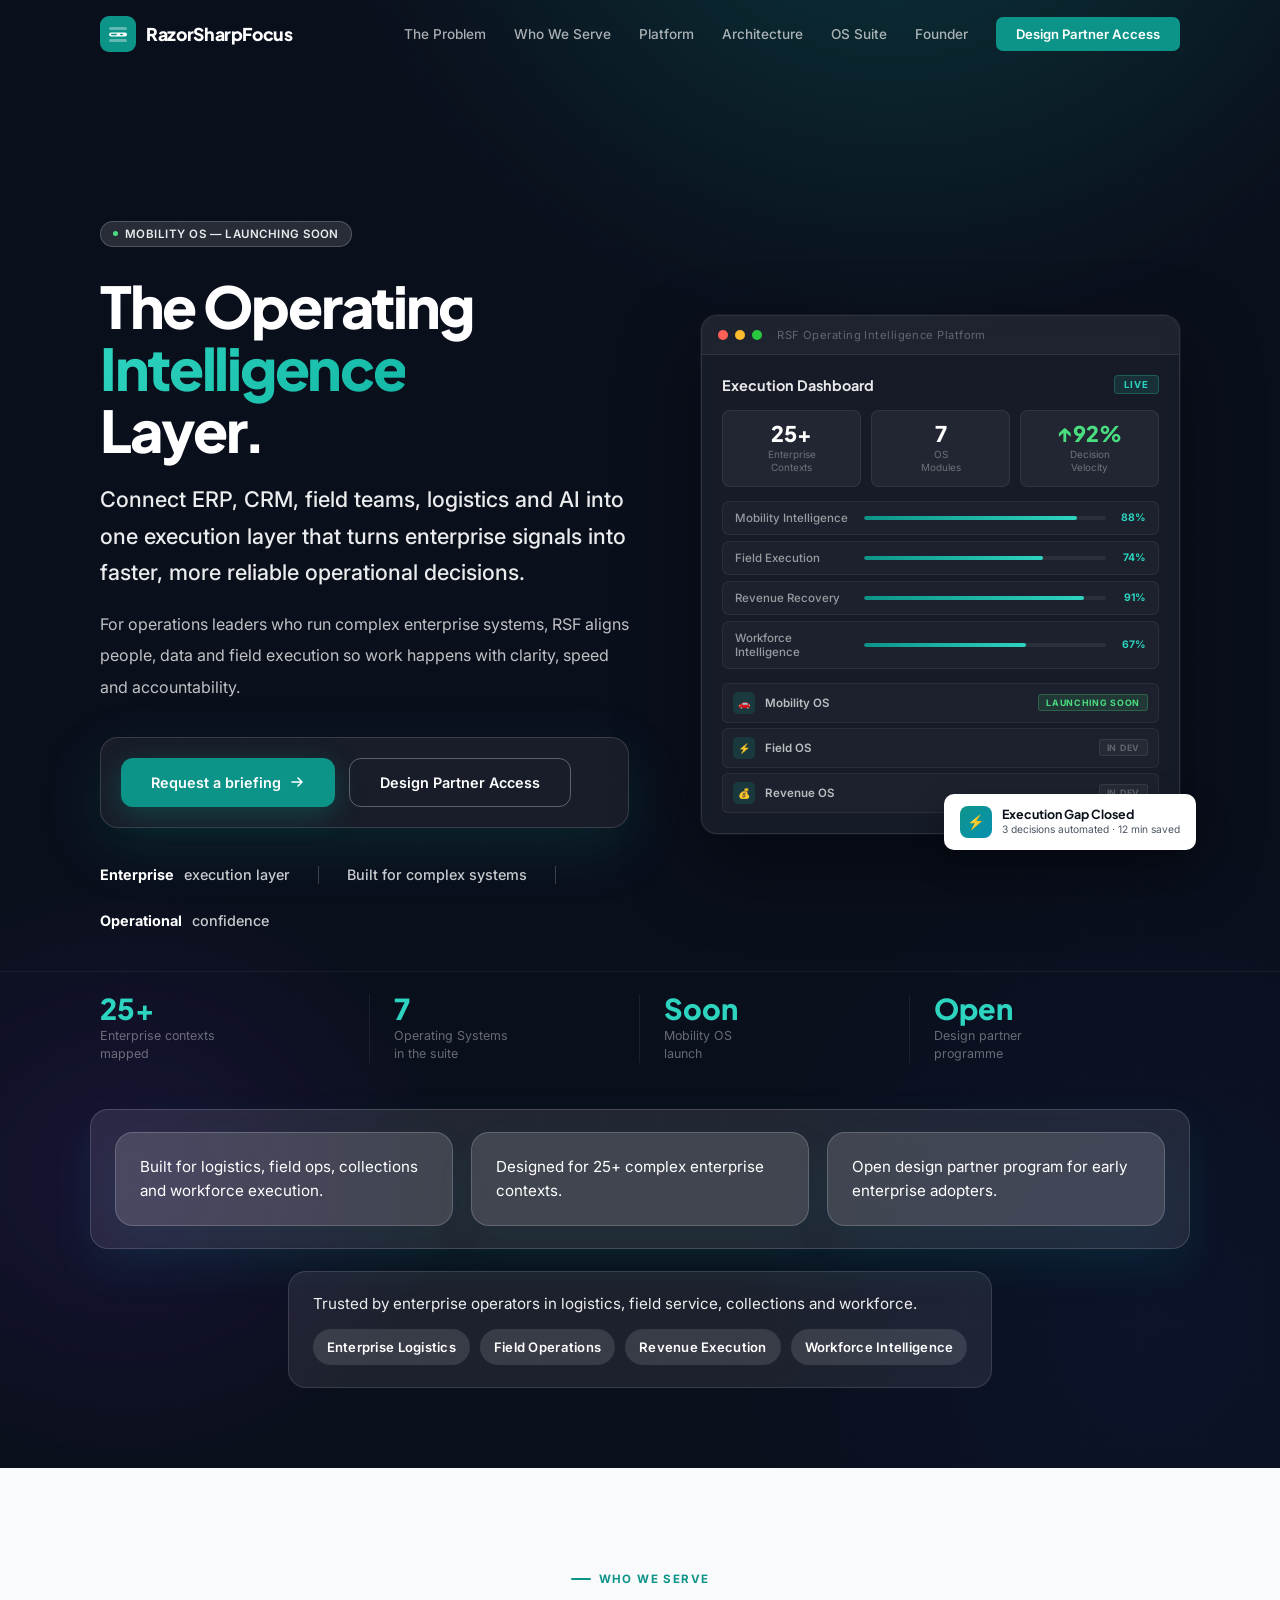
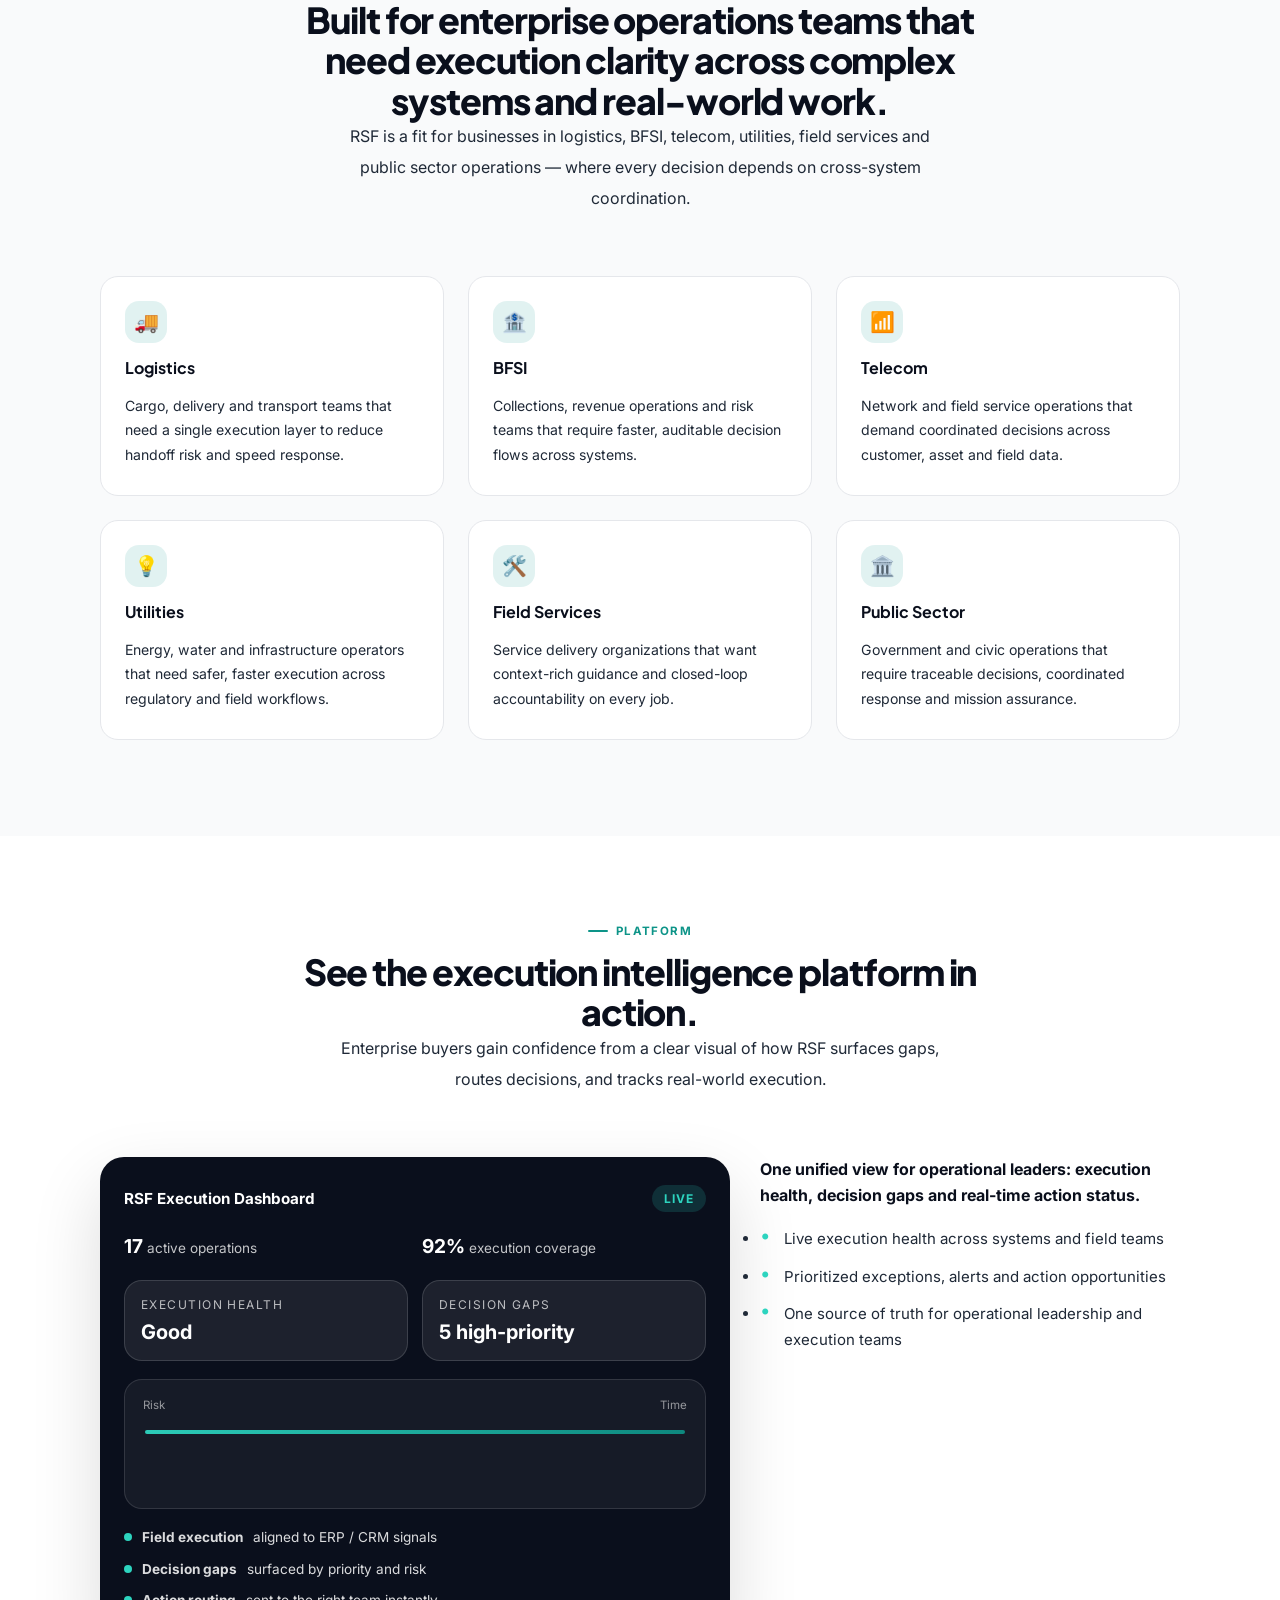
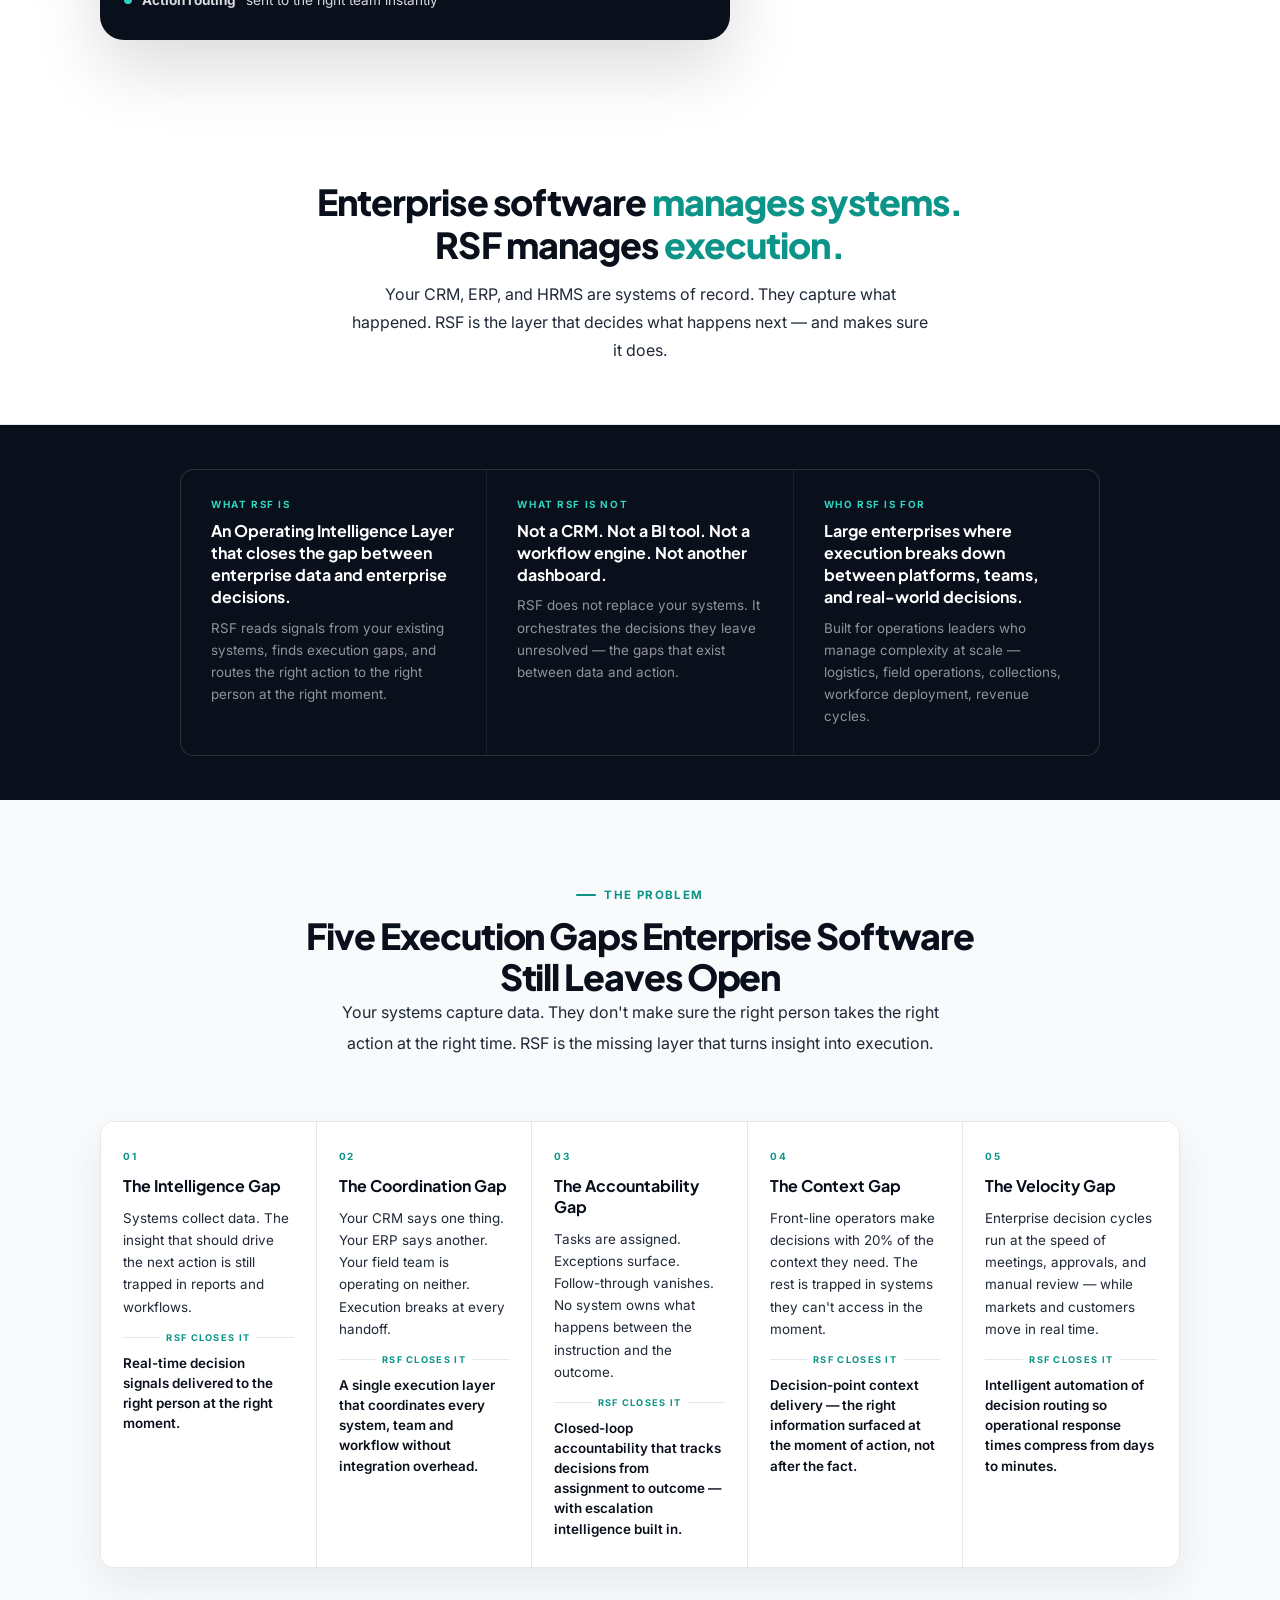
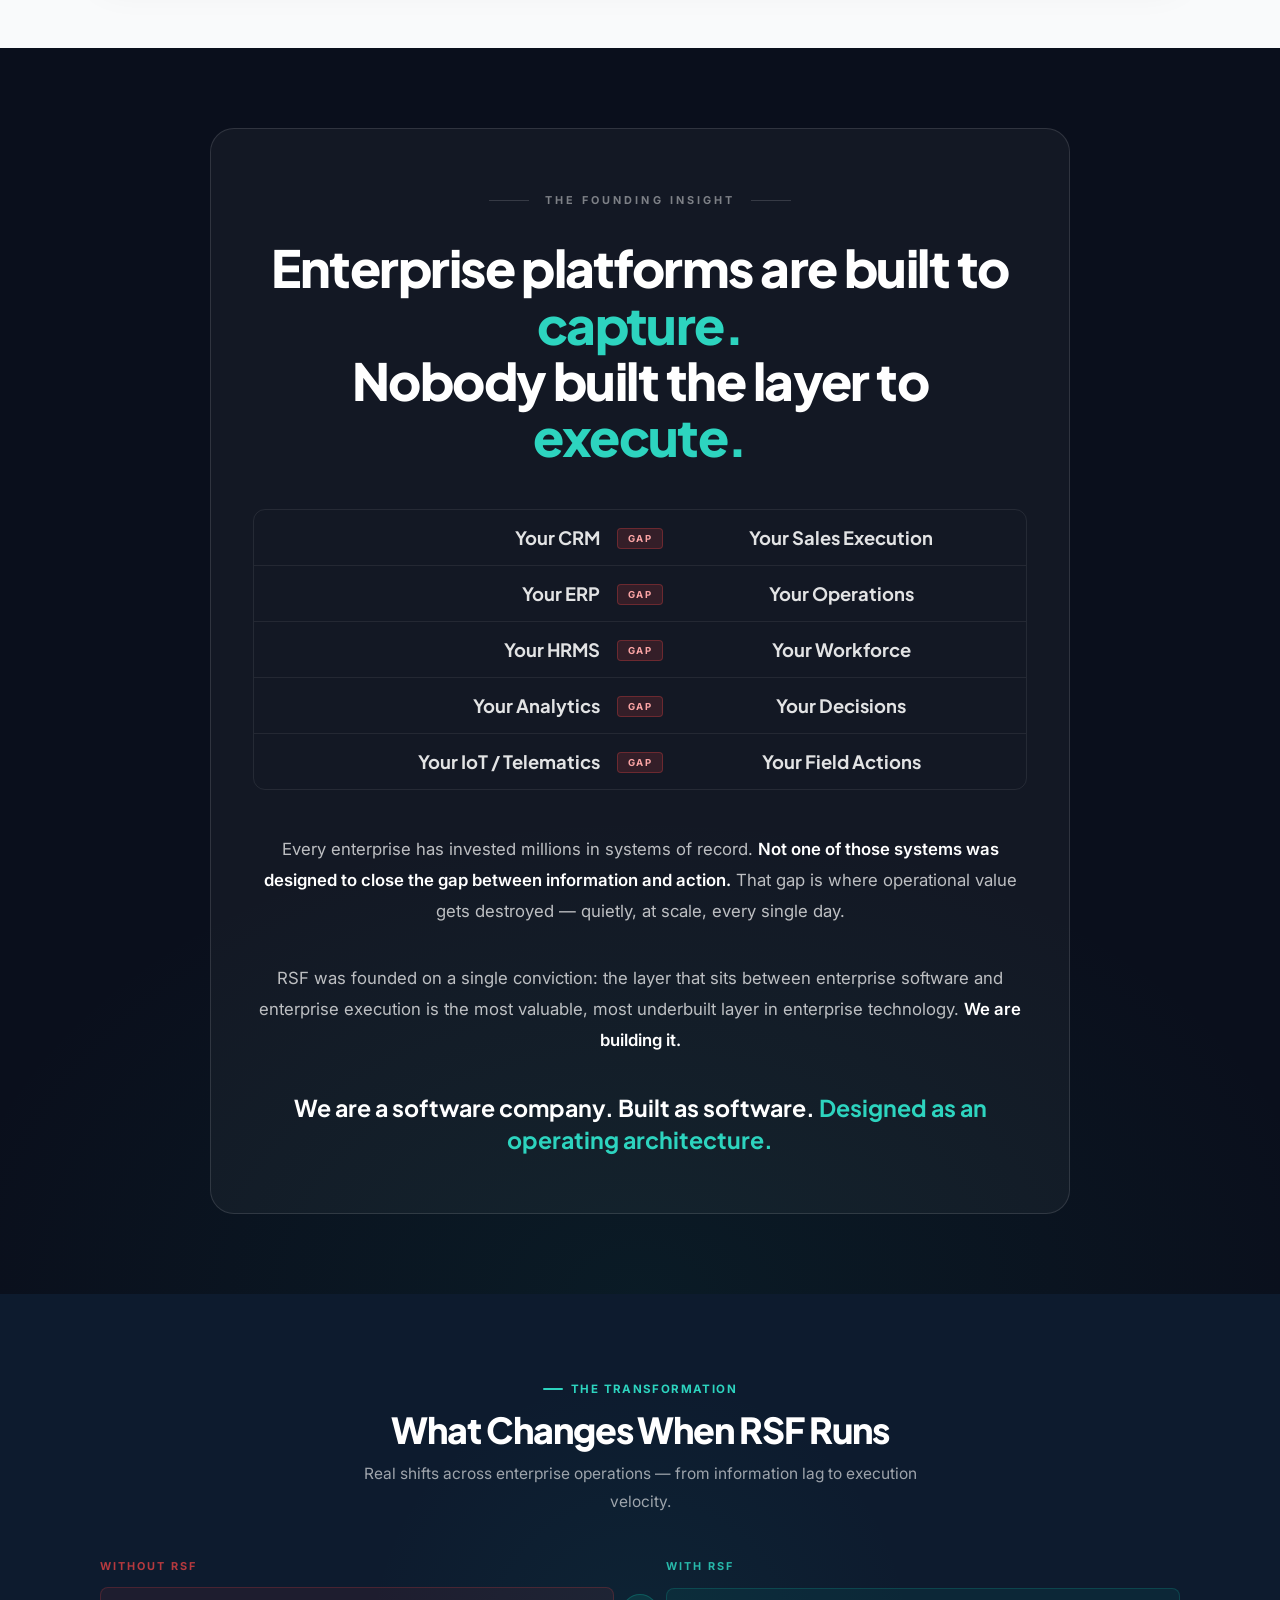
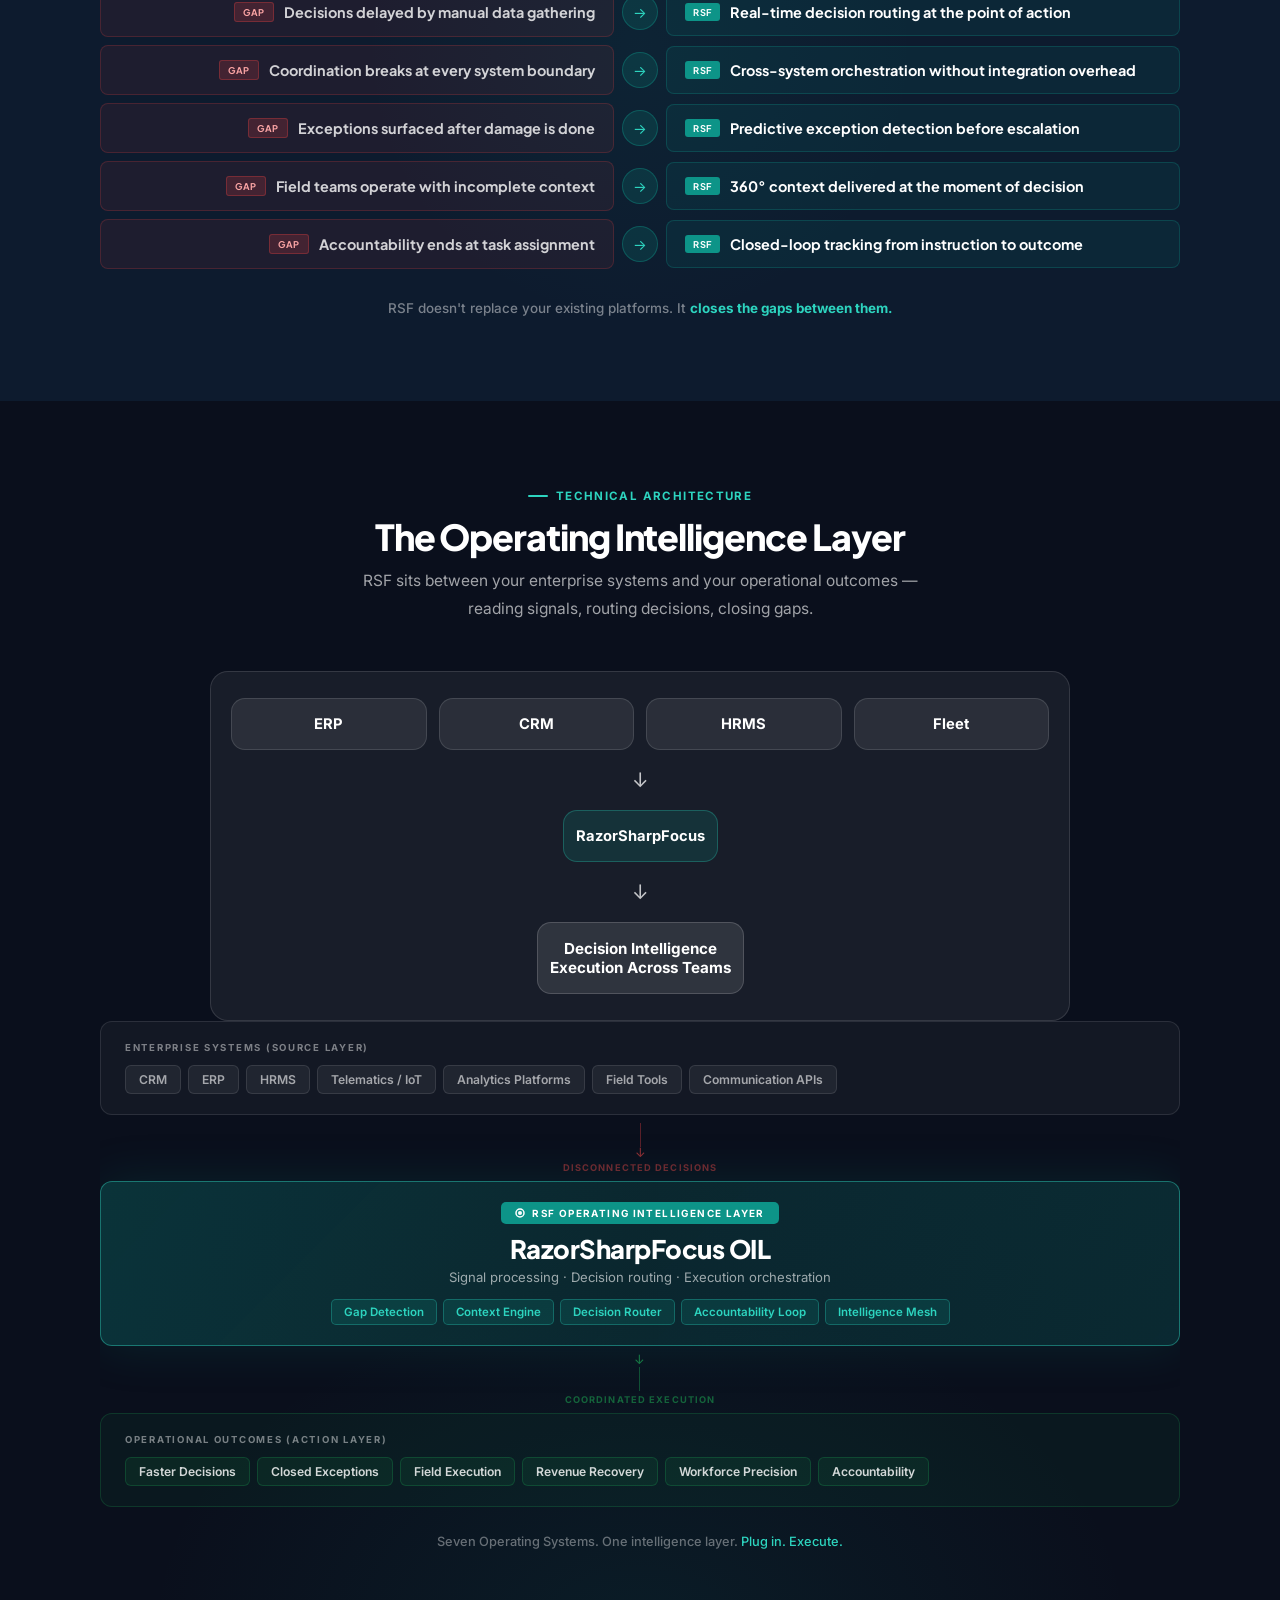
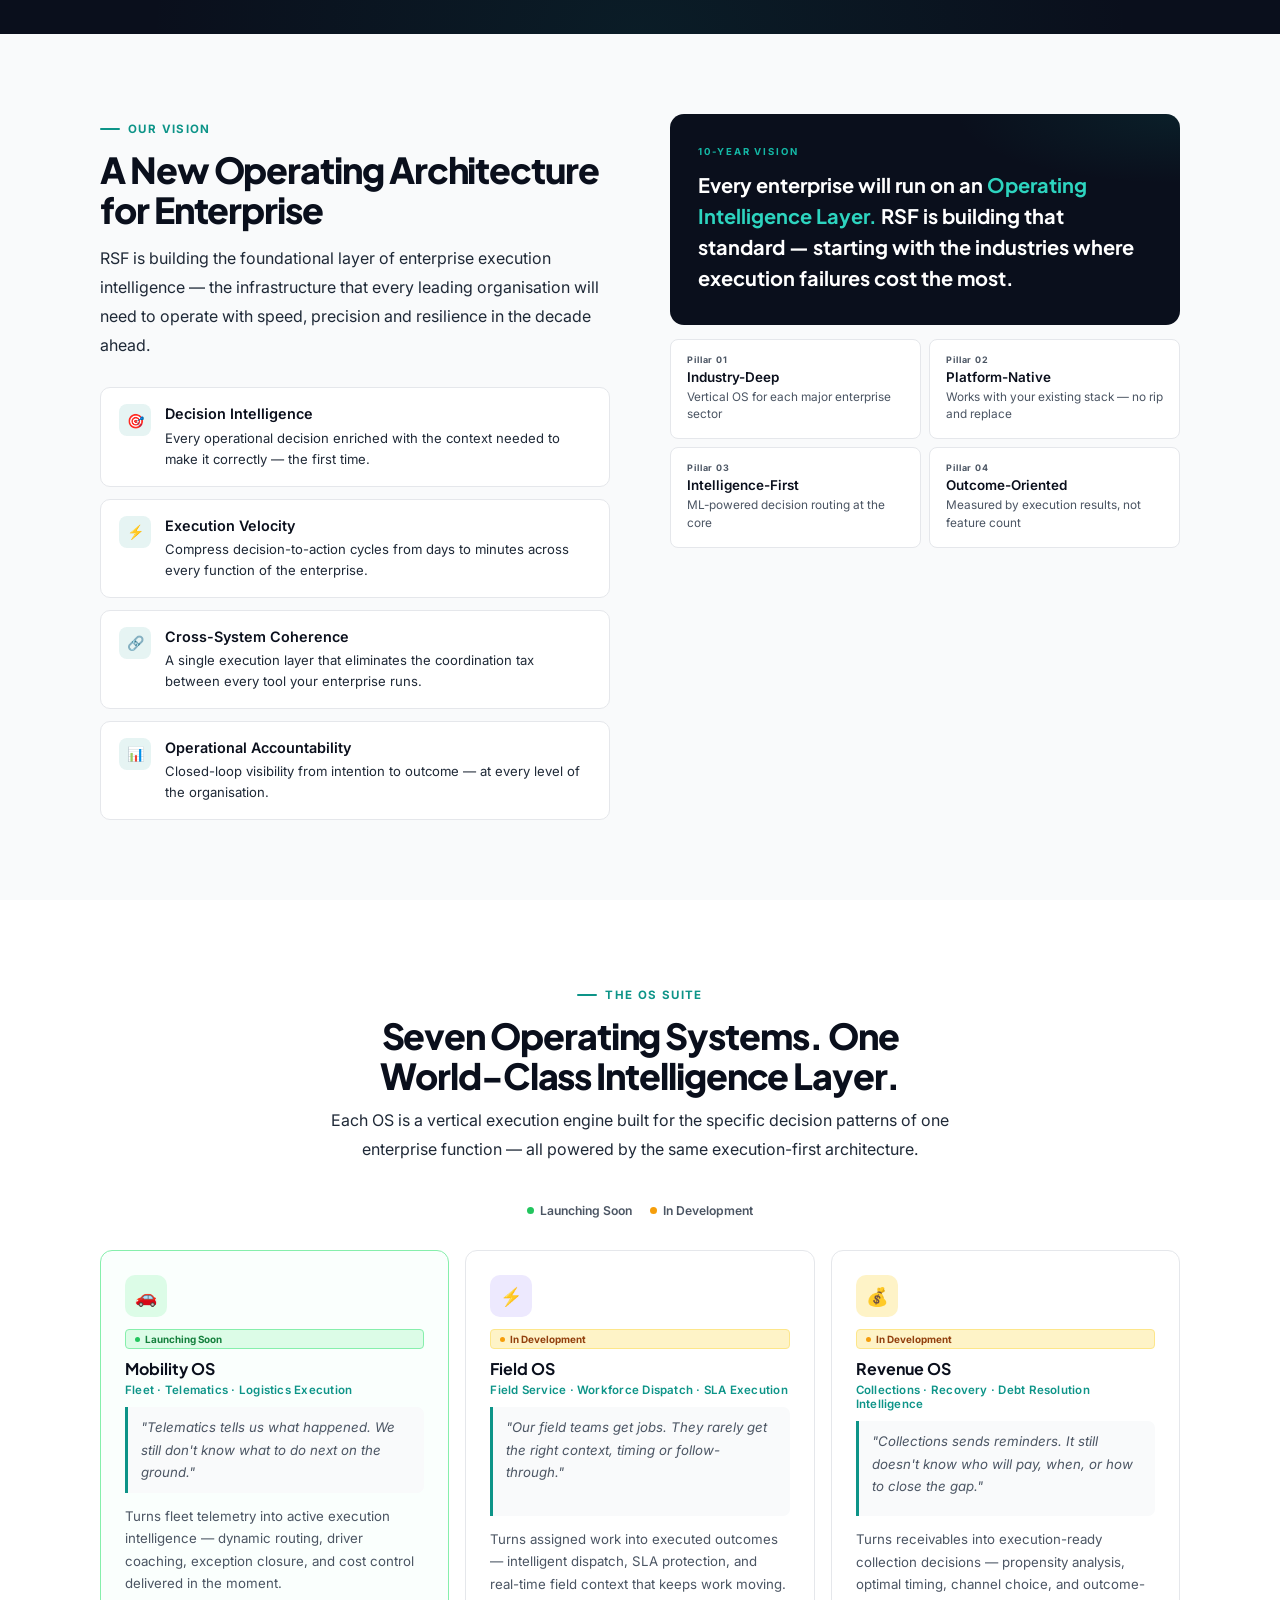
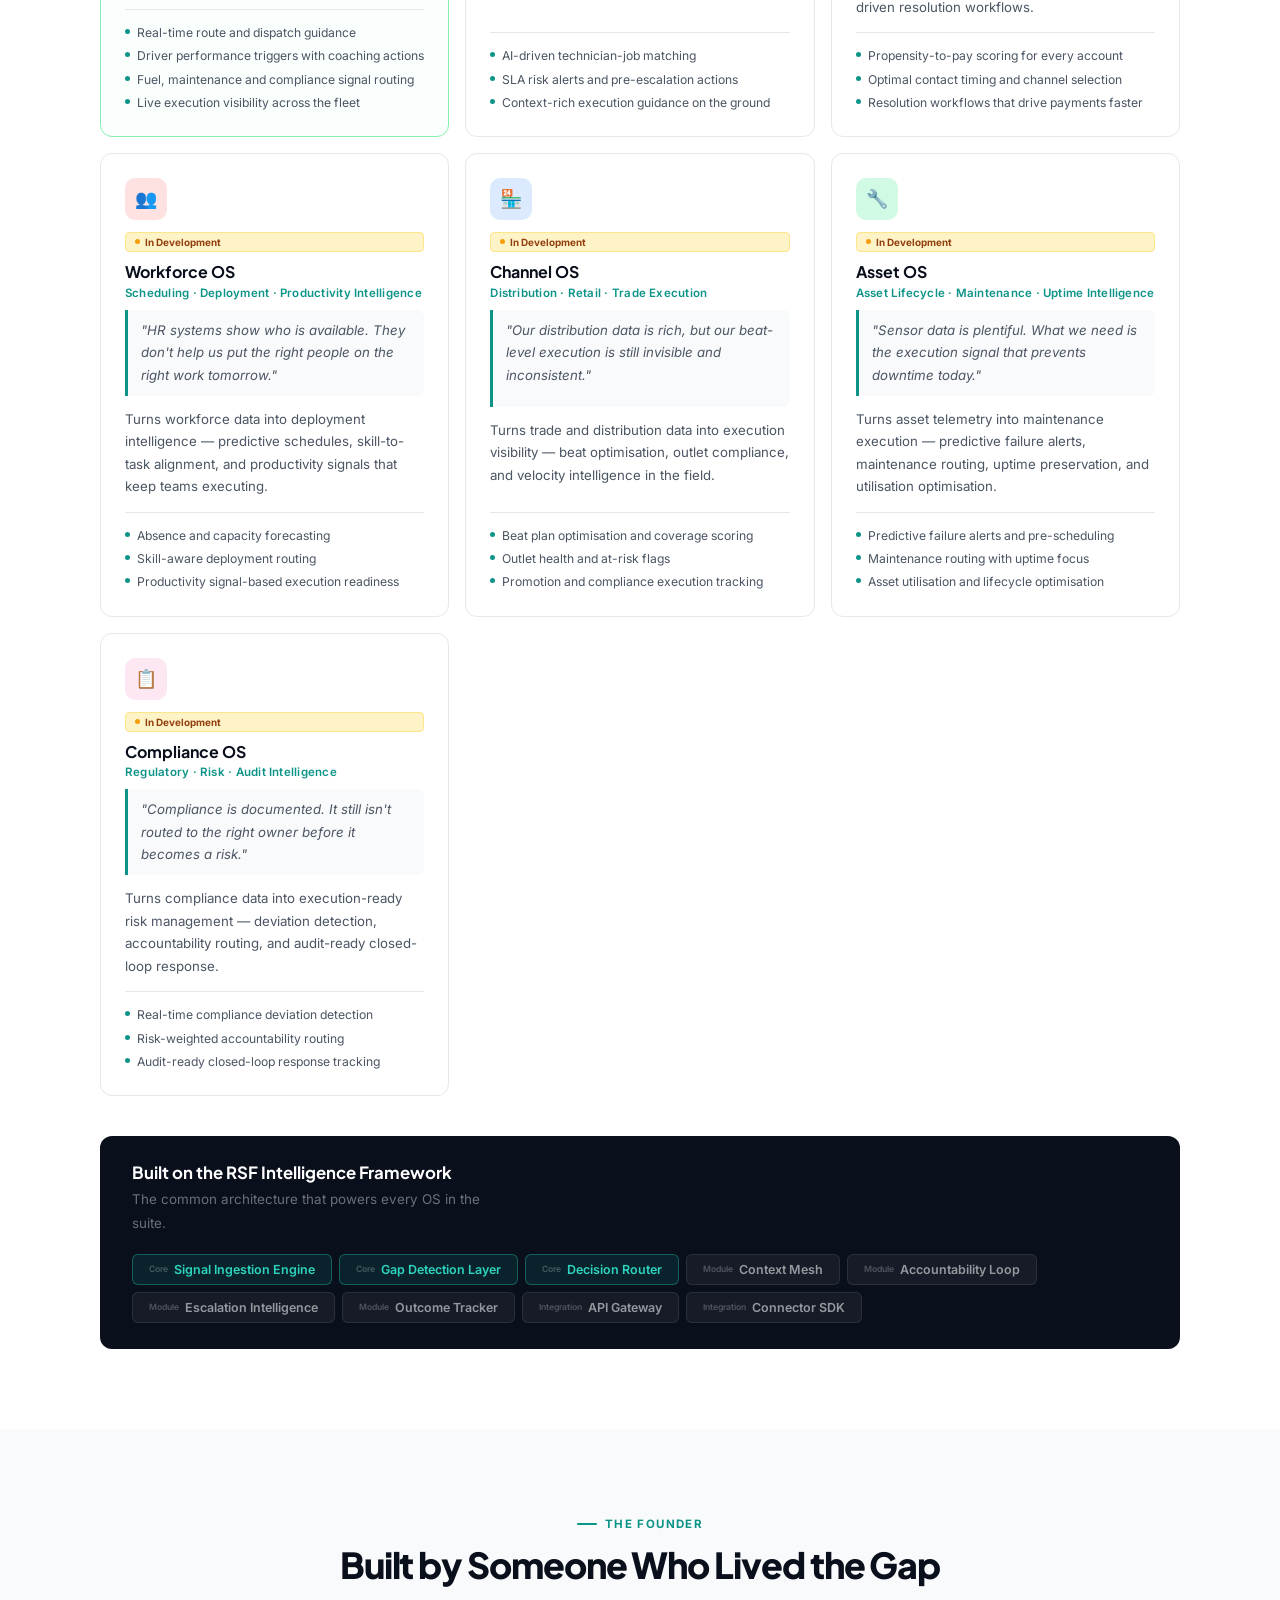
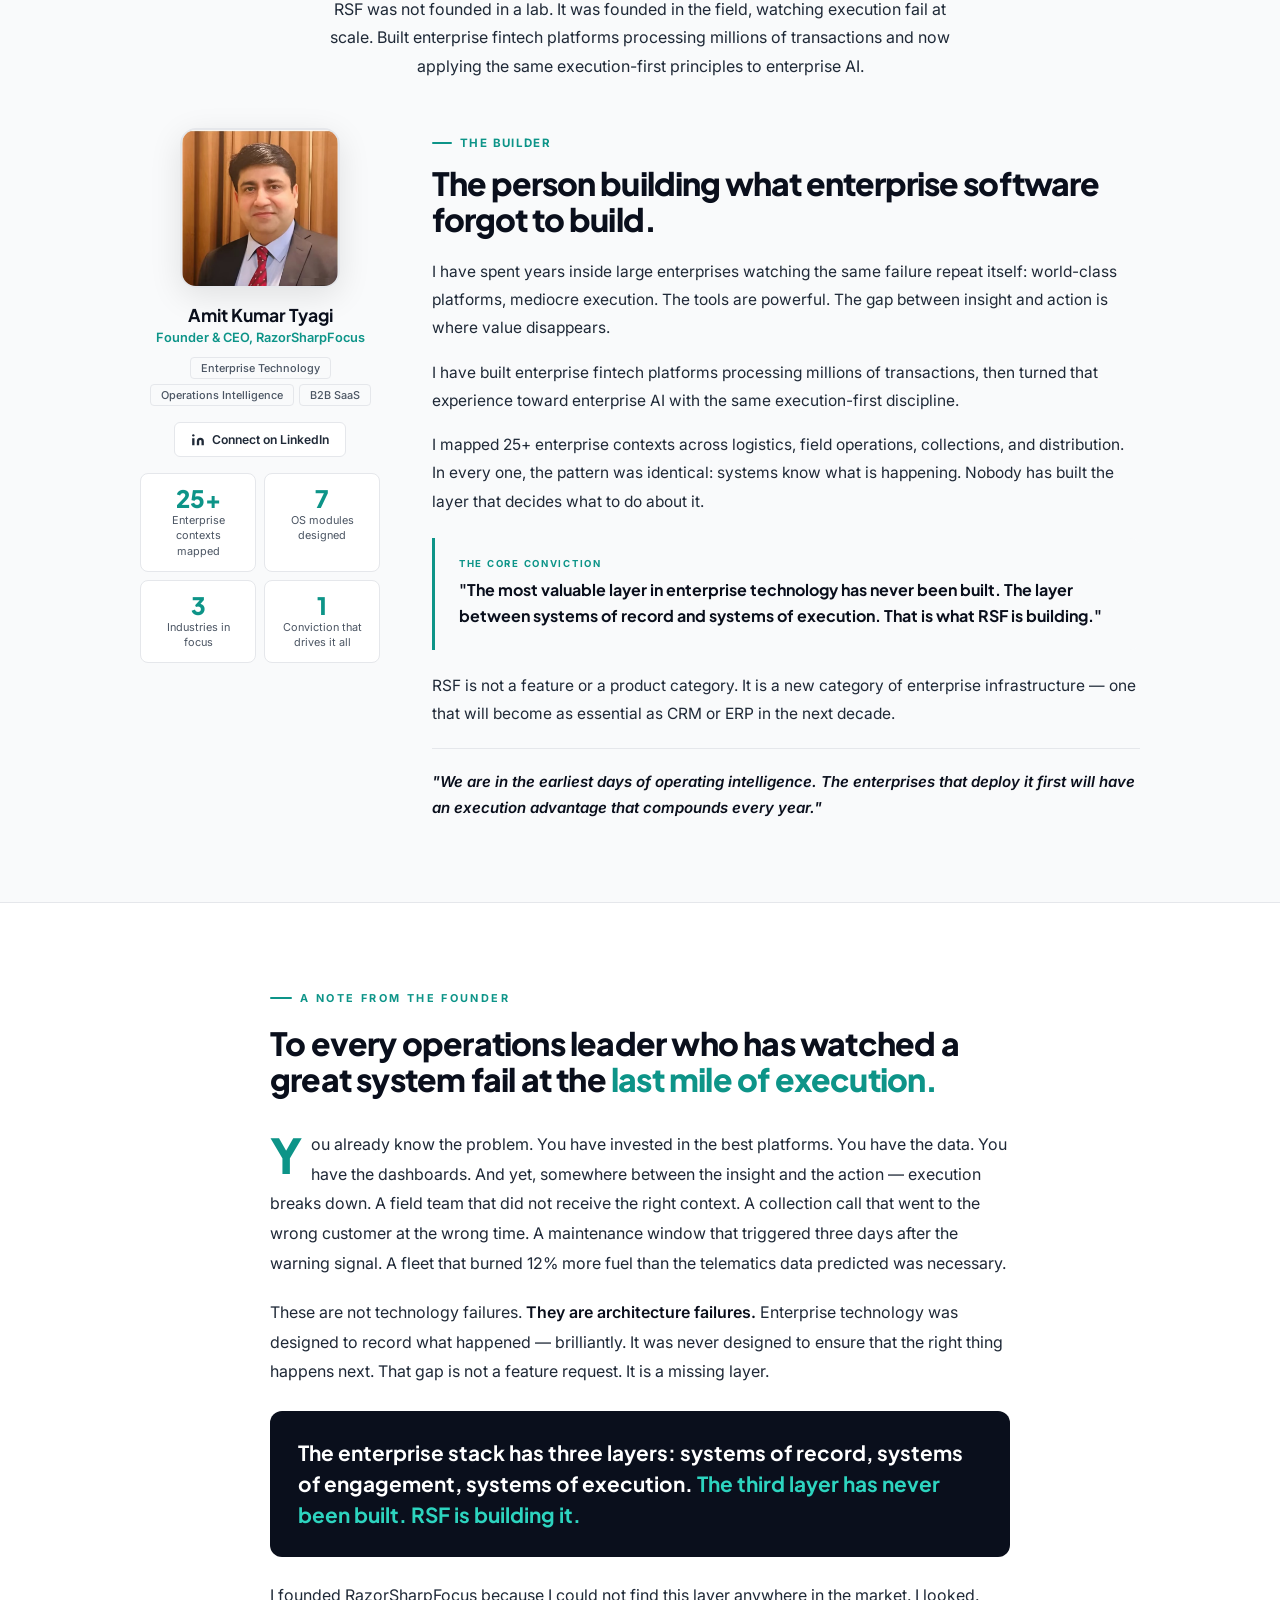
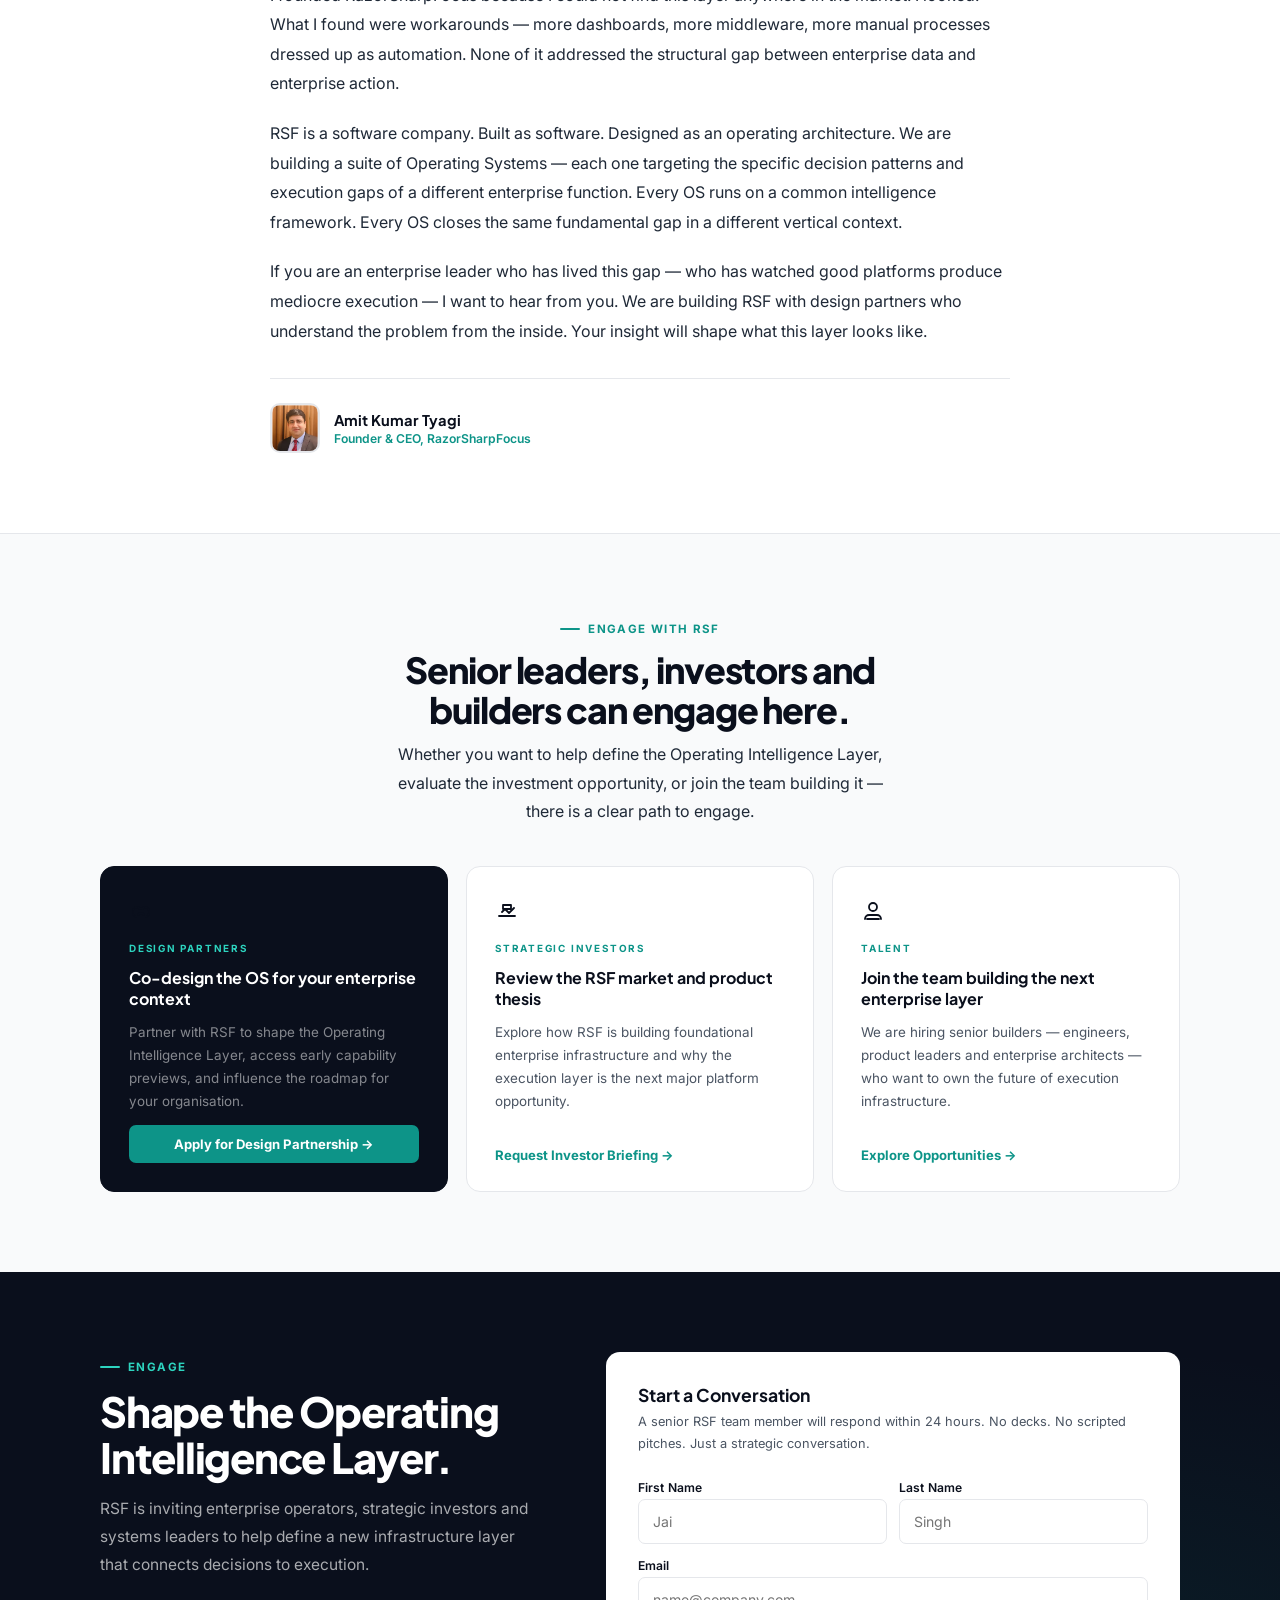
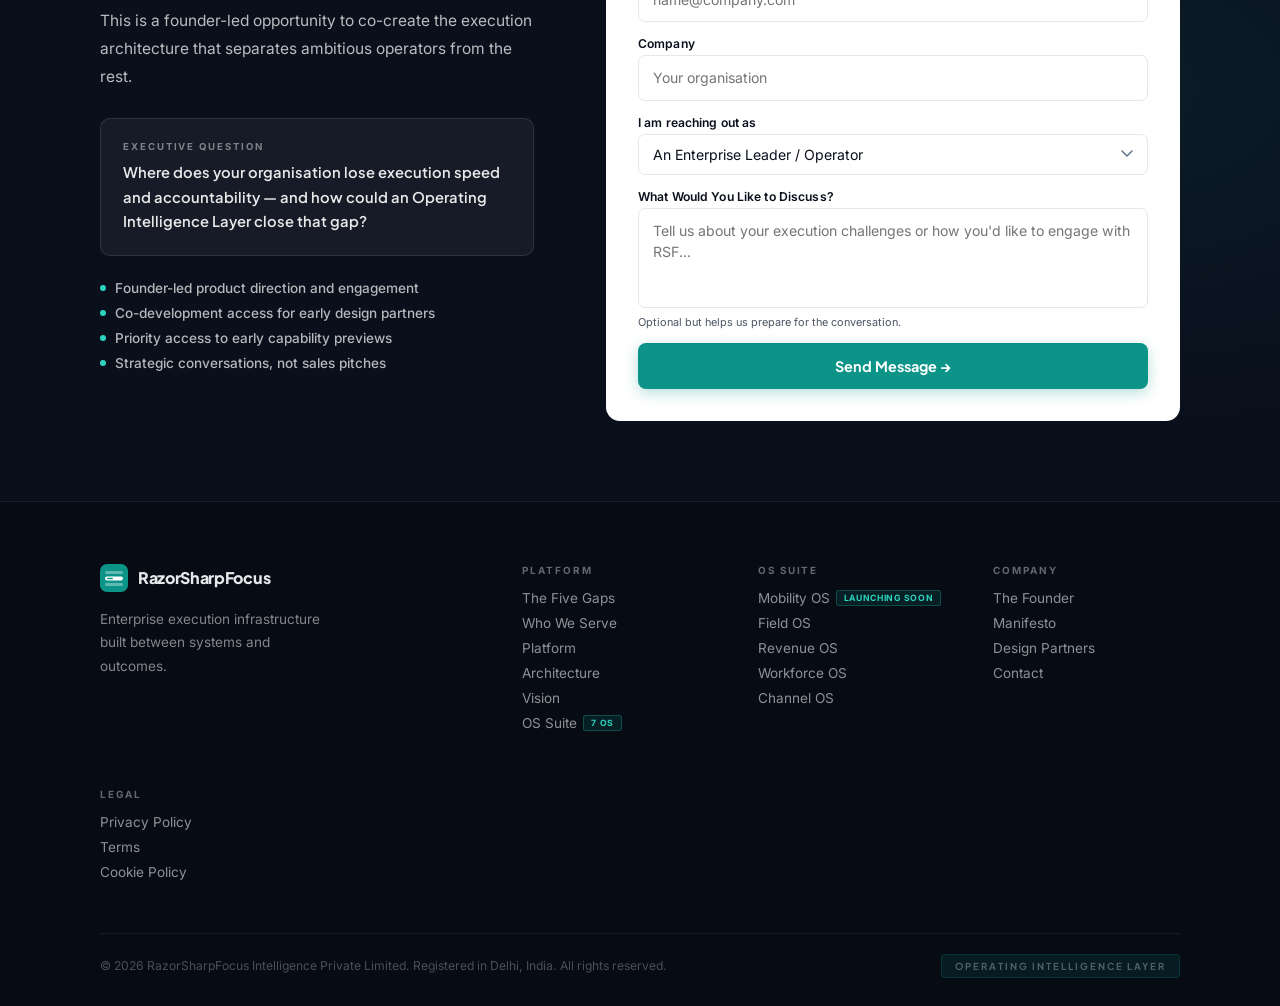
==== index.html @ 74911de2 "Rename homepage to index.html and update policy page contact links" ====
<!DOCTYPE html>
<html lang="en">
<head>
<meta charset="UTF-8"/>
<meta name="viewport" content="width=device-width, initial-scale=1.0"/>
<title>RazorSharpFocus — The Operating Intelligence Layer</title>
<meta name="description" content="RazorSharpFocus builds the Operating Intelligence Layer — the missing layer between enterprise systems and execution. Closing the five execution gaps across logistics, field ops, collections and workforce."/>
<meta name="keywords" content="enterprise software, operating intelligence, execution layer, fleet management, field operations, workforce intelligence, revenue OS, mobility OS"/>
<meta name="author" content="Amit Kumar Tyagi"/>
<meta name="robots" content="index, follow"/>
<meta property="og:type" content="website"/>
<meta property="og:title" content="RazorSharpFocus — The Operating Intelligence Layer"/>
<meta property="og:description" content="The missing layer between enterprise systems and execution. RSF closes execution gaps at scale."/>
<meta property="og:url" content="https://razorsharpfocus.com"/>
<meta property="og:image" content="https://razorsharpfocus.com/og-image.png"/>
<meta name="twitter:card" content="summary_large_image"/>
<meta name="twitter:title" content="RazorSharpFocus — The Operating Intelligence Layer"/>
<meta name="twitter:description" content="The missing layer between enterprise systems and execution."/>
<link rel="canonical" href="https://razorsharpfocus.com"/>
<link rel="icon" type="image/svg+xml" href="favicon.svg"/>
<link rel="alternate icon" href="favicon.svg"/>
<link rel="preconnect" href="https://fonts.googleapis.com"/>
<link rel="preconnect" href="https://fonts.gstatic.com" crossorigin/>
<link href="https://fonts.googleapis.com/css2?family=Inter:wght@300;400;500;600;700;800;900&family=Plus+Jakarta+Sans:wght@400;500;600;700;800&display=swap" rel="stylesheet"/>
<style>
/* ══ RESET ══ */
*,*::before,*::after{box-sizing:border-box;margin:0;padding:0}
:root{
  --ink:#0a0f1c;
  --navy:#0d1b2e;
  --navy2:#112244;
  --teal:#0d9488;
  --teal2:#14b8a6;
  --teal3:#2dd4bf;
  --blue:#1e40af;
  --purple:#7c3aed;
  --grey:#4b5563;
  --mid:#1f2937;
  --border:#e5e7eb;
  --soft:#f9fafb;
  --white:#ffffff;
  --fh:'Plus Jakarta Sans',sans-serif;
  --fb:'Inter',sans-serif;
  --ease:cubic-bezier(0.16,1,0.3,1);
  --r:12px;
}
html{scroll-behavior:smooth;font-size:16px}
body{font-family:var(--fb);color:var(--ink);background:#fff;-webkit-font-smoothing:antialiased;overflow-x:hidden}
a{text-decoration:none;color:inherit}
p{font-family:var(--fb);font-size:1rem;line-height:1.78;color:var(--grey)}
img{max-width:100%}

/* ══ TYPOGRAPHY ══ */
h1{font-family:var(--fh);font-size:clamp(2.2rem,4.5vw,3.8rem);font-weight:800;line-height:1.08;letter-spacing:-0.04em;color:var(--ink)}
h2{font-family:var(--fh);font-size:clamp(1.7rem,2.8vw,2.4rem);font-weight:800;line-height:1.12;letter-spacing:-0.03em;color:var(--ink)}
h3{font-family:var(--fb);font-size:clamp(1rem,1.6vw,1.2rem);font-weight:700;line-height:1.3;color:var(--ink)}
h4{font-family:var(--fb);font-size:0.925rem;font-weight:600;color:var(--ink);line-height:1.4}

/* ══ LAYOUT ══ */
.container{max-width:1160px;margin:0 auto;padding:0 24px}
@media(min-width:768px){.container{padding:0 40px}}
section{padding:80px 0}
@media(max-width:768px){section{padding:56px 0}}
@media(max-width:480px){section{padding:40px 0}}

/* ══ BADGES / PILLS ══ */
.badge{
  display:inline-flex;align-items:center;gap:7px;
  font-family:var(--fb);font-size:0.72rem;font-weight:600;
  letter-spacing:0.04em;text-transform:uppercase;
  padding:5px 12px;border-radius:100px;
}
.badge-teal{background:rgba(13,148,136,0.12);color:var(--teal);border:1px solid rgba(13,148,136,0.25)}
.badge-teal .dot{width:5px;height:5px;border-radius:50%;background:var(--teal2);animation:pulse 2s infinite}
.badge-white{background:rgba(255,255,255,0.12);color:rgba(255,255,255,0.9);border:1px solid rgba(255,255,255,0.2)}
.badge-white .dot{width:5px;height:5px;border-radius:50%;background:#4ade80;animation:pulse 2s infinite}
@keyframes pulse{0%,100%{opacity:1;transform:scale(1)}50%{opacity:0.6;transform:scale(0.8)}}

/* ══ BUTTONS ══ */
.btn{display:inline-flex;align-items:center;gap:8px;font-family:var(--fb);font-weight:600;font-size:0.9rem;padding:13px 26px;border-radius:8px;cursor:pointer;transition:all 0.2s var(--ease);border:none;white-space:nowrap}
.btn-primary{background:var(--teal);color:#fff;box-shadow:0 8px 28px rgba(13,148,136,0.3);padding:15px 30px;border-radius:12px}
.btn-primary:hover{background:#0b7c73;transform:translateY(-1px);box-shadow:0 12px 30px rgba(13,148,136,0.42)}
.btn-outline{background:transparent;color:#fff;border:1.5px solid rgba(255,255,255,0.3);border-radius:12px;padding:15px 30px}
.btn-outline:hover{background:rgba(255,255,255,0.08);border-color:rgba(255,255,255,0.6)}
.btn-outline-dark{background:transparent;color:var(--ink);border:1.5px solid var(--border)}
.btn-outline-dark:hover{border-color:var(--teal);color:var(--teal)}
.btn svg{width:16px;height:16px;flex-shrink:0}

/* ══ SECTION LABELS ══ */
.section-label{display:inline-flex;align-items:center;gap:8px;font-family:var(--fb);font-size:0.72rem;font-weight:700;text-transform:uppercase;letter-spacing:0.12em;color:var(--teal);margin-bottom:14px}
.section-label::before{content:'';width:20px;height:2px;background:var(--teal);border-radius:2px}
.section-label-light{color:var(--teal3)}
.section-label-light::before{background:var(--teal3)}

/* ══ CARDS ══ */
.card{background:#fff;border:1px solid var(--border);border-radius:var(--r);padding:28px;transition:all 0.22s var(--ease)}
.card:hover{border-color:#a7f3d0;box-shadow:0 8px 32px rgba(13,148,136,0.1);transform:translateY(-2px)}
.card-dark{background:rgba(255,255,255,0.04);border:1px solid rgba(255,255,255,0.08);border-radius:var(--r);padding:24px;transition:all 0.2s}
.card-dark:hover{border-color:rgba(45,212,191,0.3);background:rgba(13,148,136,0.06)}

/* ══ REVEAL ANIMATION ══ */
.reveal{opacity:0;transform:translateY(18px);transition:opacity 0.6s var(--ease),transform 0.6s var(--ease)}
.reveal.in{opacity:1;transform:translateY(0)}

/* ════════════════════════════════
   HEADER
════════════════════════════════ */
#header{
  position:fixed;top:0;left:0;right:0;z-index:500;
  transition:all 0.3s;padding:0;
}
#header.scrolled{
  background:rgba(255,255,255,0.97);
  backdrop-filter:blur(20px);
  border-bottom:1px solid var(--border);
  box-shadow:0 1px 20px rgba(0,0,0,0.06);
}
.header-inner{
  display:flex;align-items:center;justify-content:space-between;
  max-width:1160px;margin:0 auto;padding:16px 24px;
}
@media(min-width:768px){.header-inner{padding:16px 40px}}
.logo{display:flex;align-items:center;gap:10px;font-family:var(--fh);font-weight:800;font-size:1.1rem;color:#fff;letter-spacing:-0.02em;transition:color 0.3s}
#header.scrolled .logo{color:var(--ink)}
.logo-mark{
  width:36px;height:36px;border-radius:9px;background:var(--teal);
  display:flex;align-items:center;justify-content:center;flex-shrink:0;
}
/* 3-layer logo */
.logo-mark svg{width:24px;height:24px}
.nav{display:flex;align-items:center;gap:28px}
.nav a{font-size:0.85rem;font-weight:500;color:rgba(255,255,255,0.65);transition:color 0.2s}
#header.scrolled .nav a{color:var(--grey)}
.nav a:hover{color:#fff}
#header.scrolled .nav a:hover{color:var(--ink)}
.nav-cta{
  background:var(--teal)!important;color:#fff!important;
  padding:9px 20px;border-radius:7px;font-weight:600!important;font-size:0.82rem!important;
}
.nav-cta:hover{background:#0b7c73!important}
.nav-toggle{display:none;flex-direction:column;gap:5px;cursor:pointer;background:none;border:none;padding:4px}
.nav-toggle span{width:22px;height:2px;background:rgba(255,255,255,0.8);border-radius:2px;transition:all 0.3s;display:block}
#header.scrolled .nav-toggle span{background:var(--ink)}
@media(max-width:820px){
  .nav{display:none;position:absolute;top:100%;left:0;right:0;background:rgba(255,255,255,0.98);backdrop-filter:blur(20px);border-bottom:1px solid var(--border);flex-direction:column;align-items:flex-start;gap:0;padding:8px 0}
  .nav.open{display:flex}
  .nav a{color:var(--grey)!important;padding:14px 24px;width:100%;font-size:0.9rem;border-bottom:1px solid var(--border)}
  .nav a:last-child{border-bottom:none}
  .nav-toggle{display:flex}
  .nav-cta{margin:8px 24px!important;width:calc(100% - 48px)!important;justify-content:center;display:flex!important}
}

/* ════════════════════════════════
   HERO
════════════════════════════════ */
#hero{
  min-height:100svh;display:flex;flex-direction:column;
  background:var(--ink);
  position:relative;overflow:hidden;
}
/* gradient mesh background */
#hero::before{
  content:'';position:absolute;inset:0;pointer-events:none;
  background:
    radial-gradient(ellipse 80% 60% at 70% -10%, rgba(13,148,136,0.28) 0%,transparent 55%),
    radial-gradient(ellipse 50% 40% at 10% 80%, rgba(124,58,237,0.12) 0%,transparent 50%),
    radial-gradient(ellipse 60% 60% at 90% 90%, rgba(30,64,175,0.1) 0%,transparent 55%);
}
/* grid texture */
#hero::after{
  content:'';position:absolute;inset:0;pointer-events:none;opacity:0.25;
  background-image:linear-gradient(rgba(255,255,255,0.03) 1px,transparent 1px),linear-gradient(90deg,rgba(255,255,255,0.03) 1px,transparent 1px);
  background-size:60px 60px;
}
.hero-wrap{
  flex:1;display:flex;align-items:center;
  position:relative;z-index:1;
  padding:140px 0 42px;
}
.hero-grid{display:grid;grid-template-columns:1.05fr 0.95fr;gap:72px;align-items:center}
@media(max-width:900px){.hero-grid{grid-template-columns:1fr;gap:54px}}

/* hero left */
.hero-text{max-width:680px}
.hero-badge{margin-bottom:28px}
.hero-h1{color:#fff;margin-bottom:20px}
.hero-h1 .accent{
  background:linear-gradient(135deg,var(--teal3),var(--teal2));
  -webkit-background-clip:text;-webkit-text-fill-color:transparent;background-clip:text;
}
.hero-tagline{
  font-size:clamp(1.1rem,2vw,1.35rem);font-weight:500;
  color:rgba(255,255,255,0.92);line-height:1.7;margin-bottom:18px;max-width:640px;
}
.hero-sub{
  font-size:1rem;color:rgba(255,255,255,0.74);
  line-height:1.95;margin-bottom:34px;max-width:620px;
}
.hero-sub strong{color:rgba(255,255,255,0.94);font-weight:600}
.hero-ctas{display:flex;gap:14px;flex-wrap:wrap;margin-bottom:38px;background:rgba(255,255,255,0.06);border:1px solid rgba(255,255,255,0.14);border-radius:18px;padding:20px;box-shadow:0 20px 60px rgba(13,148,136,0.16)}
.hero-ctas a{min-width:200px}
.hero-proof{display:flex;align-items:center;gap:28px;flex-wrap:wrap;margin-top:12px}
.hp-item{
  display:flex;align-items:center;gap:10px;
  font-size:0.9rem;color:rgba(255,255,255,0.78);font-weight:500;
}
.hp-item strong{color:#fff}
.hp-div{width:1px;height:18px;background:rgba(255,255,255,0.2)}

/* hero right — product UI mock */
.hero-visual{position:relative}
@media(max-width:900px){.hero-visual{display:none}}
.hero-ui{
  background:rgba(255,255,255,0.05);
  border:1px solid rgba(255,255,255,0.1);
  border-radius:16px;overflow:hidden;
  box-shadow:0 32px 80px rgba(0,0,0,0.4),0 0 0 1px rgba(255,255,255,0.06);
  backdrop-filter:blur(10px);
}
.hui-bar{
  display:flex;align-items:center;gap:7px;
  padding:12px 16px;
  background:rgba(255,255,255,0.04);
  border-bottom:1px solid rgba(255,255,255,0.07);
}
.hui-dot{width:10px;height:10px;border-radius:50%}
.hui-dot:nth-child(1){background:#ff5f57}
.hui-dot:nth-child(2){background:#febc2e}
.hui-dot:nth-child(3){background:#28c840}
.hui-bar-title{font-size:0.7rem;color:rgba(255,255,255,0.3);margin-left:8px;font-family:var(--fb);letter-spacing:0.04em}
.hui-body{padding:20px}
.hui-header{display:flex;justify-content:space-between;align-items:center;margin-bottom:16px}
.hui-title{font-family:var(--fh);font-size:0.9rem;font-weight:700;color:rgba(255,255,255,0.9)}
.hui-badge{font-size:0.6rem;font-weight:700;text-transform:uppercase;letter-spacing:0.1em;color:var(--teal3);background:rgba(45,212,191,0.12);border:1px solid rgba(45,212,191,0.25);padding:3px 9px;border-radius:4px}
/* stat row */
.hui-stats{display:grid;grid-template-columns:repeat(3,1fr);gap:10px;margin-bottom:14px}
.hui-stat{background:rgba(255,255,255,0.05);border:1px solid rgba(255,255,255,0.07);border-radius:8px;padding:12px;text-align:center}
.hui-stat-n{font-family:var(--fh);font-size:1.35rem;font-weight:800;color:#fff;line-height:1}
.hui-stat-l{font-size:0.62rem;color:rgba(255,255,255,0.35);margin-top:3px;line-height:1.3}
/* gap rows */
.hui-gaps{display:flex;flex-direction:column;gap:6px;margin-bottom:14px}
.hui-gap-row{
  display:flex;align-items:center;gap:8px;
  background:rgba(255,255,255,0.03);border:1px solid rgba(255,255,255,0.06);
  border-radius:7px;padding:9px 12px;
}
.hui-gap-label{font-size:0.72rem;color:rgba(255,255,255,0.55);flex:1;font-weight:500}
.hui-gap-bar{flex:2;height:4px;background:rgba(255,255,255,0.06);border-radius:2px;overflow:hidden;position:relative}
.hui-gap-fill{height:100%;border-radius:2px;background:linear-gradient(90deg,var(--teal),var(--teal3))}
.hui-gap-pct{font-size:0.65rem;font-weight:700;color:var(--teal3);min-width:32px;text-align:right}
/* os list */
.hui-os-list{display:flex;flex-direction:column;gap:5px}
.hui-os{
  display:flex;align-items:center;gap:10px;
  padding:8px 10px;border-radius:6px;
  background:rgba(255,255,255,0.03);border:1px solid rgba(255,255,255,0.05);
}
.hui-os-icon{width:22px;height:22px;border-radius:5px;background:rgba(13,148,136,0.2);display:flex;align-items:center;justify-content:center;font-size:10px;flex-shrink:0}
.hui-os-name{font-size:0.72rem;font-weight:600;color:rgba(255,255,255,0.7);flex:1}
.hui-os-status{font-size:0.55rem;font-weight:700;text-transform:uppercase;letter-spacing:0.08em;padding:2px 7px;border-radius:3px}
.hui-status-live{color:#4ade80;background:rgba(74,222,128,0.12);border:1px solid rgba(74,222,128,0.25)}
.hui-status-dev{color:rgba(255,255,255,0.28);background:rgba(255,255,255,0.04);border:1px solid rgba(255,255,255,0.08)}
/* floating badge */
.hui-float{
  position:absolute;bottom:-16px;right:-16px;
  background:#fff;border-radius:10px;padding:12px 16px;
  box-shadow:0 12px 32px rgba(0,0,0,0.25);
  display:flex;align-items:center;gap:10px;
}
.hui-float-icon{width:32px;height:32px;border-radius:8px;background:linear-gradient(135deg,var(--teal),#0891b2);display:flex;align-items:center;justify-content:center;color:#fff;font-size:14px;flex-shrink:0}
.hui-float-text h5{font-family:var(--fh);font-size:0.78rem;font-weight:700;color:var(--ink);margin-bottom:1px}
.hui-float-text p{font-size:0.64rem;color:var(--grey);margin:0;line-height:1.3}

/* hero strip */
.hero-strip{position:relative;z-index:1;border-top:1px solid rgba(255,255,255,0.06);padding:22px 0}
.hero-strip-grid{display:grid;grid-template-columns:repeat(4,1fr);gap:0}
@media(max-width:640px){.hero-strip-grid{grid-template-columns:repeat(2,1fr)}}
.hs-item{
  padding:0 24px;
  border-right:1px solid rgba(255,255,255,0.07);
}
.hs-item:first-child{padding-left:0}
.hs-item:last-child{border-right:none}
.hs-num{font-family:var(--fh);font-size:1.8rem;font-weight:800;color:var(--teal3);line-height:1;margin-bottom:4px}
.hs-label{font-size:0.78rem;color:rgba(255,255,255,0.38);line-height:1.45}
@media(max-width:640px){
  .hs-item{padding:12px 0;border-right:none;border-bottom:1px solid rgba(255,255,255,0.06)}
  .hs-item:nth-child(2n){border-left:1px solid rgba(255,255,255,0.06);padding-left:20px}
  .hs-item:nth-last-child(-n+2){border-bottom:none}
}
.hero-support{
  max-width:1100px;margin:22px auto 0;padding:22px 24px;background:rgba(255,255,255,0.08);border:1px solid rgba(255,255,255,0.12);border-radius:18px;display:grid;gap:16px;grid-template-columns:1fr}
.hero-support span{font-size:0.95rem;color:rgba(255,255,255,0.92)}
.support-chips{display:flex;flex-wrap:wrap;gap:10px}
.support-chips span{background:rgba(255,255,255,0.12);color:#fff;padding:10px 14px;border-radius:999px;font-size:0.82rem;font-weight:600;letter-spacing:0.02em}
@media(max-width:900px){.hero-support{padding:20px 18px}}
.hero-trust{display:grid;grid-template-columns:repeat(3,1fr);gap:18px;max-width:1100px;margin:24px auto 0;padding:22px 24px;background:rgba(255,255,255,0.1);border:1px solid rgba(255,255,255,0.16);border-radius:18px;box-shadow:0 18px 40px rgba(13,148,136,0.12)}
.hero-trust .trust-item{padding:22px 24px;background:rgba(255,255,255,0.14);border:1px solid rgba(255,255,255,0.18);border-radius:18px;color:#fff;font-size:0.95rem;line-height:1.6;box-shadow:0 16px 38px rgba(13,148,136,0.08)}
@media(max-width:900px){.hero-trust{grid-template-columns:1fr}}
/* ════════════════════════════════
   TAGLINE
════════════════════════════════ */
#tagline{padding:60px 0;background:#fff;border-bottom:1px solid var(--border)}
.tagline-inner{text-align:center;max-width:800px;margin:0 auto}
.tagline-main{
  font-family:var(--fh);font-size:clamp(1.5rem,2.8vw,2.3rem);
  font-weight:800;color:var(--ink);line-height:1.2;
  letter-spacing:-0.025em;margin-bottom:14px;
}
.tagline-main em{font-style:normal;color:var(--teal)}
.tagline-sub{font-size:1rem;color:var(--mid);max-width:580px;margin:0 auto;line-height:1.75}

/* ════════════════════════════════
   WHAT RSF IS (clarity)
════════════════════════════════ */
#clarity{background:var(--ink);padding:44px 0}
.clarity-grid{display:grid;grid-template-columns:repeat(3,1fr);gap:1px;background:rgba(255,255,255,0.07);border:1px solid rgba(255,255,255,0.08);border-radius:14px;overflow:hidden;max-width:920px;margin:0 auto}
@media(max-width:680px){.clarity-grid{grid-template-columns:1fr}}
.clarity-cell{background:var(--ink);padding:28px 30px}
.clarity-cell-tag{font-size:0.62rem;font-weight:700;text-transform:uppercase;letter-spacing:0.16em;color:var(--teal3);margin-bottom:10px}
.clarity-cell h4{font-family:var(--fh);font-size:1rem;font-weight:700;color:#fff;line-height:1.38;margin-bottom:8px}
.clarity-cell p{font-size:0.84rem;color:rgba(255,255,255,0.55);margin:0;line-height:1.65}

/* ════════════════════════════════
   FIVE GAPS
════════════════════════════════ */
#gaps{background:var(--soft);padding:80px 0}
.section-head{text-align:center;max-width:760px;margin:0 auto 62px}
.section-head h2{margin-bottom:18px;line-height:1.12;max-width:680px;margin:0 auto}
.section-head p{font-size:1rem;color:var(--mid);max-width:620px;margin:0 auto;line-height:1.95}
.gaps-grid{display:grid;grid-template-columns:repeat(5,1fr);gap:0;border:1px solid var(--border);border-radius:14px;overflow:hidden;background:#fff;box-shadow:0 16px 40px rgba(15,23,42,0.07)}
@media(max-width:960px){.gaps-grid{grid-template-columns:1fr 1fr}}
@media(max-width:520px){.gaps-grid{grid-template-columns:1fr}}
.gap-card{
  background:#fff;padding:28px 22px;
  border-right:1px solid var(--border);
  position:relative;transition:all 0.2s;cursor:default;
}
.gap-card:last-child{border-right:none}
.gap-card::after{content:'';position:absolute;top:0;left:0;right:0;height:3px;background:var(--teal);transform:scaleX(0);transition:transform 0.3s var(--ease);transform-origin:left}
.gap-card:hover{background:var(--soft)}
.gap-card:hover::after{transform:scaleX(1)}
.gap-num{font-size:0.62rem;font-weight:700;text-transform:uppercase;letter-spacing:0.18em;color:var(--teal);margin-bottom:14px;display:block}
.gap-card h3{font-size:1rem;font-weight:700;color:var(--ink);margin-bottom:10px;font-family:var(--fh)}
.gap-card .gap-from{font-size:0.84rem;color:var(--mid);margin-bottom:14px;line-height:1.65}
.gap-divider{display:flex;align-items:center;gap:6px;margin-bottom:10px}
.gap-divider::before,.gap-divider::after{content:'';flex:1;height:1px;background:var(--border)}
.gap-divider span{font-size:0.58rem;font-weight:700;text-transform:uppercase;letter-spacing:0.14em;color:var(--teal);white-space:nowrap}
.gap-card .gap-to{font-size:0.84rem;font-weight:600;color:var(--ink);line-height:1.5}
@media(max-width:960px){
  .gap-card{border-right:1px solid var(--border);border-bottom:1px solid var(--border)}
  .gap-card:nth-child(2n){border-right:none}
  .gap-card:nth-last-child(-n+2){border-bottom:none}
}
@media(max-width:520px){
  .gap-card{border-right:none;border-bottom:1px solid var(--border)}
  .gap-card:last-child{border-bottom:none}
}

/* ════════════════════════════════
   MANIFESTO (dark)
════════════════════════════════ */
#manifesto{
  background:var(--ink);padding:80px 0;
  position:relative;overflow:hidden;
}
#manifesto::before{
  content:'';position:absolute;inset:0;pointer-events:none;
  background:radial-gradient(ellipse 100% 70% at 50% 100%,rgba(13,148,136,0.09) 0%,transparent 55%);
}
.manif-inner{position:relative;z-index:1;max-width:860px;margin:0 auto;text-align:center;background:rgba(255,255,255,0.04);border:1px solid rgba(255,255,255,0.12);border-radius:24px;padding:56px 42px}
.manif-kicker{
  font-size:0.68rem;font-weight:700;text-transform:uppercase;letter-spacing:0.28em;
  color:rgba(255,255,255,0.45);
  display:inline-flex;align-items:center;gap:16px;margin-bottom:32px;
}
.manif-kicker::before,.manif-kicker::after{content:'';width:40px;height:1px;background:rgba(255,255,255,0.15)}
.manif-h{
  font-family:var(--fh);font-size:clamp(1.9rem,4vw,3.2rem);
  font-weight:800;color:#fff;margin-bottom:44px;
  line-height:1.1;letter-spacing:-0.03em;
}
.manif-h .hl{color:var(--teal3)}
/* gap viz */
.gviz{display:flex;flex-direction:column;gap:0;margin-bottom:44px;border:1px solid rgba(255,255,255,0.08);border-radius:12px;overflow:hidden}
.gviz-row{
  display:grid;grid-template-columns:1fr 80px 1fr;
  align-items:center;padding:16px 24px;
  border-bottom:1px solid rgba(255,255,255,0.07);
  opacity:0;transform:translateY(8px);
  transition:opacity 0.5s var(--ease),transform 0.5s var(--ease);
}
.gviz-row:last-child{border-bottom:none}
.gviz-row.show{opacity:1;transform:translateY(0)}
.gviz-l{text-align:right;font-family:var(--fh);font-size:clamp(0.95rem,1.8vw,1.15rem);font-weight:700;color:rgba(255,255,255,0.88)}
.gviz-r{font-family:var(--fh);font-size:clamp(0.95rem,1.8vw,1.15rem);font-weight:700;color:rgba(255,255,255,0.88)}
.gviz-c{text-align:center}
.gviz-pill{
  display:inline-block;background:rgba(239,68,68,0.15);border:1px solid rgba(239,68,68,0.3);
  border-radius:4px;padding:4px 10px;font-size:0.6rem;font-weight:700;text-transform:uppercase;letter-spacing:0.12em;color:#fca5a5;
}
.manif-body{
  font-size:1.05rem;font-weight:400;color:rgba(255,255,255,0.72);
  line-height:1.85;margin-bottom:36px;
}
.manif-body strong{color:#fff;font-weight:600}
.manif-close{
  font-family:var(--fh);font-size:clamp(1.1rem,2vw,1.45rem);
  font-weight:700;color:#fff;line-height:1.4;
}
.manif-close em{font-style:normal;color:var(--teal3)}

/* ════════════════════════════════
   BEFORE / AFTER
════════════════════════════════ */
#ba{background:#0d1b2e;padding:80px 0;position:relative;overflow:hidden}
.ba-glow{position:absolute;top:50%;left:50%;transform:translate(-50%,-50%);width:600px;height:600px;border-radius:50%;background:radial-gradient(circle,rgba(13,148,136,0.07) 0%,transparent 65%);pointer-events:none}
.ba-inner{position:relative;z-index:1}
.ba-head{text-align:center;max-width:560px;margin:0 auto 44px}
.ba-head h2{color:#fff;margin-bottom:10px}
.ba-head p{color:rgba(255,255,255,0.6);font-size:0.97rem}
.ba-frame{max-width:860px;margin:0 auto}
.ba-labels{display:grid;grid-template-columns:1fr 52px 1fr;margin-bottom:14px}
.ba-lbl{font-size:0.68rem;font-weight:700;text-transform:uppercase;letter-spacing:0.18em}
.ba-lbl-b{color:rgba(239,68,68,0.75)}
.ba-lbl-a{color:rgba(45,212,191,0.85)}
.ba-rows{display:flex;flex-direction:column;gap:8px}
.ba-row{display:grid;grid-template-columns:1fr 52px 1fr;align-items:center;opacity:0;transform:translateY(12px);transition:opacity 0.55s var(--ease),transform 0.55s var(--ease)}
.ba-row.in{opacity:1;transform:translateY(0)}
.ba-before{
  background:rgba(239,68,68,0.08);border:1px solid rgba(239,68,68,0.2);
  border-radius:8px;padding:14px 18px;
  font-family:var(--fh);font-size:0.9rem;font-weight:700;color:rgba(255,255,255,0.8);
  display:flex;align-items:center;justify-content:flex-end;gap:10px;
}
.ba-gap-tag{font-size:0.58rem;font-weight:700;text-transform:uppercase;letter-spacing:0.08em;color:#fca5a5;background:rgba(239,68,68,0.18);border:1px solid rgba(239,68,68,0.3);padding:3px 8px;border-radius:3px;white-space:nowrap;flex-shrink:0}
.ba-mid-arrow{display:flex;align-items:center;justify-content:center}
.ba-arr{width:36px;height:36px;border-radius:50%;background:rgba(13,148,136,0.18);border:1.5px solid rgba(13,148,136,0.4);display:flex;align-items:center;justify-content:center;color:var(--teal3);font-size:0.9rem;flex-shrink:0}
.ba-after{
  background:rgba(13,148,136,0.1);border:1px solid rgba(13,148,136,0.28);
  border-radius:8px;padding:14px 18px;
  font-family:var(--fh);font-size:0.9rem;font-weight:700;color:#fff;
  display:flex;align-items:center;gap:10px;
}
.ba-rsf-tag{font-size:0.58rem;font-weight:700;text-transform:uppercase;letter-spacing:0.08em;color:#fff;background:var(--teal);padding:3px 8px;border-radius:3px;white-space:nowrap;flex-shrink:0}
.ba-footer-note{text-align:center;margin-top:28px;font-size:0.84rem;font-weight:500;color:rgba(255,255,255,0.45)}
.ba-footer-note strong{color:var(--teal3)}
@media(max-width:580px){
  .ba-labels{display:none}
  .ba-row{grid-template-columns:1fr}
  .ba-mid-arrow,.ba-after{display:none}
  .ba-before{justify-content:flex-start}
}

/* ════════════════════════════════
   ARCHITECTURE
════════════════════════════════ */
#architecture{background:var(--ink);padding:80px 0;position:relative;overflow:hidden}
#architecture::before{content:'';position:absolute;inset:0;background:radial-gradient(ellipse 70% 50% at 50% 100%,rgba(13,148,136,0.1) 0%,transparent 55%);pointer-events:none}
.arch-inner{position:relative;z-index:1}
.arch-head{text-align:center;max-width:600px;margin:0 auto 48px}
.arch-head h2{color:#fff;margin-bottom:10px}
.arch-head p{color:rgba(255,255,255,0.62);font-size:0.97rem}
.arch-stack{max-width:660px;margin:0 auto;display:flex;flex-direction:column;align-items:center}
.arch-box{width:100%;border-radius:12px;padding:20px 24px}
.arch-box-top{background:rgba(255,255,255,0.04);border:1px solid rgba(255,255,255,0.1)}
.arch-box-rsf{
  background:linear-gradient(135deg,rgba(13,148,136,0.22),rgba(13,148,136,0.14));
  border:1.5px solid rgba(45,212,191,0.45);
  box-shadow:0 0 50px rgba(13,148,136,0.15);
  position:relative;overflow:hidden;
}
.arch-box-rsf::before{content:'';position:absolute;inset:0;background:linear-gradient(90deg,rgba(13,148,136,0.07) 0%,transparent 50%,rgba(13,148,136,0.07) 100%)}
.arch-box-bottom{background:rgba(34,197,94,0.05);border:1px solid rgba(34,197,94,0.18)}
.arch-box-label{font-size:0.6rem;font-weight:700;text-transform:uppercase;letter-spacing:0.18em;color:rgba(255,255,255,0.45);margin-bottom:12px}
.arch-chips{display:flex;flex-wrap:wrap;gap:7px}
.arch-chip{font-size:0.76rem;font-weight:600;color:rgba(255,255,255,0.6);background:rgba(255,255,255,0.06);border:1px solid rgba(255,255,255,0.1);border-radius:6px;padding:6px 13px}
.arch-rsf-center{position:relative;z-index:1;text-align:center}
.arch-rsf-badge{display:inline-flex;align-items:center;gap:7px;background:var(--teal);border-radius:5px;padding:5px 14px;margin-bottom:8px;font-size:0.62rem;font-weight:700;text-transform:uppercase;letter-spacing:0.14em;color:#fff}
.arch-rsf-title{font-family:var(--fh);font-size:clamp(1.1rem,2.5vw,1.6rem);font-weight:800;color:#fff;margin-bottom:4px;letter-spacing:-0.02em}
.arch-rsf-sub{font-size:0.82rem;color:rgba(255,255,255,0.6);margin-bottom:14px}
.arch-rsf-chips{display:flex;flex-wrap:wrap;gap:6px;justify-content:center}
.arch-rsf-chip{font-size:0.72rem;font-weight:600;color:var(--teal3);background:rgba(13,148,136,0.18);border:1px solid rgba(45,212,191,0.3);border-radius:5px;padding:5px 12px}
.arch-outcome-chips .arch-chip{color:rgba(255,255,255,0.82);background:rgba(34,197,94,0.08);border-color:rgba(34,197,94,0.2)}
.arch-arrow{display:flex;flex-direction:column;align-items:center;padding:8px 0}
.arch-arrow-line{width:1px;height:24px}
.arch-arrow-line.red{background:rgba(239,68,68,0.35)}
.arch-arrow-line.green{background:rgba(34,197,94,0.35)}
.arch-arrow-tip{font-size:0.8rem;line-height:1}
.arch-arrow-tip.red{color:rgba(239,68,68,0.6)}
.arch-arrow-tip.green{color:rgba(34,197,94,0.6)}
.arch-arrow-text{font-size:0.58rem;font-weight:700;text-transform:uppercase;letter-spacing:0.12em;margin-top:3px}
.arch-arrow-text.red{color:rgba(239,68,68,0.45)}
.arch-arrow-text.green{color:rgba(34,197,94,0.45)}
.arch-note{text-align:center;margin-top:24px;font-size:0.8rem;font-weight:500;color:rgba(255,255,255,0.38)}
.arch-note span{color:var(--teal3)}

/* ════════════════════════════════
   VISION
════════════════════════════════ */
#vision{background:#f9fafb;padding:80px 0}
.vision-grid{display:grid;grid-template-columns:1fr 1fr;gap:60px;align-items:start}
@media(max-width:860px){.vision-grid{grid-template-columns:1fr;gap:44px}}
.vision-left h2{margin-bottom:14px}
.vision-left .vision-intro{font-size:1rem;color:var(--mid);line-height:1.8;margin-bottom:28px}
.vision-points{display:flex;flex-direction:column;gap:12px}
.vpoint{display:flex;align-items:flex-start;gap:14px;background:#fff;border:1px solid var(--border);border-radius:10px;padding:16px 18px;transition:all 0.2s}
.vpoint:hover{border-color:#a7f3d0;box-shadow:0 4px 16px rgba(13,148,136,0.08)}
.vpoint-icon{width:32px;height:32px;border-radius:8px;background:rgba(13,148,136,0.1);display:flex;align-items:center;justify-content:center;flex-shrink:0;font-size:14px}
.vpoint h4{font-size:0.9rem;color:var(--ink);margin-bottom:3px;font-weight:600}
.vpoint p{font-size:0.82rem;color:var(--mid);margin:0;line-height:1.6}
/* vision right */
.vision-statement{background:var(--ink);border-radius:14px;padding:32px 28px;margin-bottom:14px;position:relative;overflow:hidden}
.vision-statement::before{content:'';position:absolute;inset:0;background:radial-gradient(ellipse 80% 60% at 100% 0%,rgba(13,148,136,0.12) 0%,transparent 55%);pointer-events:none}
.vs-label{font-size:0.6rem;font-weight:700;text-transform:uppercase;letter-spacing:0.2em;color:var(--teal2);margin-bottom:12px;position:relative;z-index:1}
.vs-text{font-family:var(--fh);font-size:clamp(1.05rem,1.8vw,1.25rem);font-weight:700;color:#fff;line-height:1.55;position:relative;z-index:1}
.vs-text span{color:var(--teal3)}
.vision-pillars{display:grid;grid-template-columns:1fr 1fr;gap:8px}
.vp{background:#fff;border:1px solid var(--border);border-radius:8px;padding:14px 16px;transition:all 0.2s}
.vp:hover{border-color:#a7f3d0}
.vp-n{font-size:0.56rem;font-weight:700;color:var(--grey);letter-spacing:0.1em;margin-bottom:3px}
.vp h4{font-size:0.84rem;color:var(--ink);margin-bottom:2px}
.vp p{font-size:0.74rem;color:var(--grey);margin:0;line-height:1.5}

#serve{background:#f9fafb;padding:96px 0}
.serve-grid{display:grid;grid-template-columns:repeat(3,1fr);gap:24px;margin-top:36px}
@media(max-width:960px){.serve-grid{grid-template-columns:1fr 1fr}}
@media(max-width:680px){.serve-grid{grid-template-columns:1fr}}
.serve-card{background:#fff;border:1px solid var(--border);border-radius:18px;padding:24px;display:flex;flex-direction:column;gap:14px;min-height:220px}
.serve-icon{width:42px;height:42px;border-radius:14px;background:rgba(13,148,136,0.12);display:flex;align-items:center;justify-content:center;font-size:1.25rem}
.serve-card h4{font-size:1rem;font-family:var(--fh);font-weight:700;color:var(--ink);margin:0}
.serve-card p{font-size:0.88rem;color:var(--mid);line-height:1.75;margin:0;flex:1}

#platform{background:#fff;padding:80px 0}
.platform-grid{display:grid;grid-template-columns:1.2fr .8fr;gap:30px;align-items:stretch;margin-top:32px}
@media(max-width:900px){.platform-grid{grid-template-columns:1fr}}
.platform-preview{background:var(--ink);border-radius:24px;padding:28px 24px;color:#fff;display:flex;flex-direction:column;gap:22px;box-shadow:0 28px 70px rgba(0,0,0,0.14)}
.preview-header{display:flex;align-items:center;justify-content:space-between;gap:12px}
.preview-header span{font-size:0.95rem;font-weight:700}
.preview-pill{background:rgba(45,212,191,0.16);color:var(--teal3);font-size:0.75rem;font-weight:700;padding:6px 12px;border-radius:999px;text-transform:uppercase;letter-spacing:0.08em}
.preview-meta{display:grid;grid-template-columns:1fr 1fr;gap:14px;font-size:0.85rem;color:rgba(255,255,255,0.76)}
.preview-meta strong{color:#fff;font-size:1.2rem}
.preview-dashboard{display:flex;flex-direction:column;gap:18px}
.preview-dash-row{display:grid;grid-template-columns:1fr 1fr;gap:14px}
.preview-dash-card{background:rgba(255,255,255,0.08);border:1px solid rgba(255,255,255,0.14);border-radius:18px;padding:16px}
.preview-dash-label{font-size:0.75rem;text-transform:uppercase;letter-spacing:0.12em;color:rgba(255,255,255,0.7);margin-bottom:8px}
.preview-dash-value{font-size:1.25rem;font-weight:700;color:#fff}
.preview-dash-chart{position:relative;background:rgba(255,255,255,0.05);border:1px solid rgba(255,255,255,0.12);border-radius:18px;padding:18px;min-height:130px}
.preview-dash-axis{display:flex;justify-content:space-between;font-size:0.72rem;color:rgba(255,255,255,0.55);margin-bottom:14px}
.preview-dash-line{position:absolute;left:20px;right:20px;top:50px;height:4px;border-radius:999px;background:linear-gradient(90deg,rgba(45,212,191,0.95),rgba(13,148,136,0.9));}
.preview-list{display:flex;flex-direction:column;gap:10px}
.preview-list div{display:flex;align-items:flex-start;gap:10px;font-size:0.85rem;color:rgba(255,255,255,0.85);line-height:1.6}
.preview-bullet{width:8px;height:8px;border-radius:50%;background:var(--teal3);margin-top:6px}
.platform-copy-lead{font-size:1rem;font-weight:700;color:var(--ink);margin-bottom:18px;line-height:1.6}
.platform-features{display:flex;flex-direction:column;gap:12px}
.platform-features li{position:relative;padding-left:24px;font-size:0.94rem;color:var(--mid);line-height:1.7}
.platform-features li::before{content:'•';position:absolute;left:0;top:0;color:var(--teal3);font-size:1.2rem;line-height:1}

.arch-diagram{display:flex;flex-direction:column;align-items:center;gap:18px;margin:32px auto 0;max-width:860px;padding:26px 20px;background:rgba(255,255,255,0.06);border:1px solid rgba(255,255,255,0.12);border-radius:18px}
.arch-diagram-row{display:grid;grid-template-columns:repeat(4,1fr);gap:12px;width:100%}
@media(max-width:760px){.arch-diagram-row{grid-template-columns:repeat(2,1fr)}}
.arch-node{background:rgba(255,255,255,0.08);border:1px solid rgba(255,255,255,0.12);border-radius:14px;padding:16px 12px;text-align:center;color:#fff;font-weight:700;font-size:0.92rem}
.arch-node.center{background:rgba(13,148,136,0.18);border-color:rgba(45,212,191,0.28)}
.arch-node.bottom{grid-column:span 4;background:rgba(255,255,255,0.1);border-color:rgba(255,255,255,0.16);font-size:0.95rem}
@media(max-width:760px){.arch-node.bottom{grid-column:span 2}}
.arch-diagram-flow{font-size:1.25rem;color:rgba(255,255,255,0.75)}

/* ════════════════════════════════
   PRODUCTS
════════════════════════════════ */
#products{background:#fff;padding:80px 0}
.prod-head{max-width:640px;margin:0 auto 40px;text-align:center}
.prod-head h2{margin-bottom:10px}
.prod-head p{font-size:1rem;color:var(--mid)}
/* status legend */
.prod-legend{display:flex;justify-content:center;gap:18px;flex-wrap:wrap;margin-bottom:32px}
.leg-item{display:flex;align-items:center;gap:6px;font-size:0.76rem;font-weight:600;color:var(--grey)}
.leg-dot{width:7px;height:7px;border-radius:50%}
.leg-dot-g{background:#22c55e}
.leg-dot-a{background:#f59e0b}
/* os grid */
.os-grid{display:grid;grid-template-columns:repeat(3,1fr);gap:16px}
@media(max-width:860px){.os-grid{grid-template-columns:1fr 1fr}}
@media(max-width:520px){.os-grid{grid-template-columns:1fr}}
.os-card{background:#fff;border:1px solid var(--border);border-radius:12px;padding:24px;display:flex;flex-direction:column;transition:all 0.22s var(--ease)}
.os-card:hover{border-color:#a7f3d0;transform:translateY(-3px);box-shadow:0 12px 32px rgba(13,148,136,0.08)}
.os-card.launching{border-color:#86efac;background:#fafffd}
.os-card-icon{width:42px;height:42px;border-radius:10px;display:flex;align-items:center;justify-content:center;font-size:18px;margin-bottom:12px}
.os-card-status{display:inline-flex;align-items:center;gap:5px;font-size:0.62rem;font-weight:700;padding:3px 9px;border-radius:4px;margin-bottom:10px}
.ocs-live{background:#dcfce7;color:#15803d;border:1px solid #86efac}
.ocs-live::before{content:'';width:5px;height:5px;border-radius:50%;background:#22c55e}
.ocs-dev{background:#fef3c7;color:#92400e;border:1px solid #fde68a}
.ocs-dev::before{content:'';width:5px;height:5px;border-radius:50%;background:#f59e0b}
.os-card h3{font-size:1rem;font-family:var(--fh);font-weight:700;color:var(--ink);margin-bottom:3px}
.os-card-sub{font-size:0.72rem;color:var(--teal);font-weight:600;margin-bottom:10px;letter-spacing:0.02em}
.os-card-pain{font-size:0.83rem;font-style:italic;color:var(--mid);background:var(--soft);border-left:3px solid var(--teal);padding:9px 13px;border-radius:0 7px 7px 0;margin-bottom:12px;line-height:1.6}
.os-card p{font-size:0.83rem;color:var(--grey);flex:1;line-height:1.7}
.os-card-feats{margin-top:14px;padding-top:14px;border-top:1px solid var(--border);display:flex;flex-direction:column;gap:5px}
.os-card-feats li{list-style:none;font-size:0.76rem;color:var(--grey);display:flex;align-items:flex-start;gap:7px;line-height:1.5}
.os-card-feats li::before{content:'';width:5px;height:5px;border-radius:50%;background:var(--teal);flex-shrink:0;margin-top:5px}
/* framework strip */
.fw-strip{background:var(--ink);border-radius:12px;padding:26px 32px;margin-top:40px}
.fw-strip-top{display:flex;justify-content:space-between;align-items:flex-start;flex-wrap:wrap;gap:16px;margin-bottom:18px}
.fw-strip-top h3{color:#fff;font-size:1.05rem;font-family:var(--fh)}
.fw-strip-top p{color:rgba(255,255,255,0.4);font-size:0.84rem;max-width:360px}
.fw-chips{display:flex;flex-wrap:wrap;gap:7px}
.fw-chip{padding:7px 16px;background:rgba(255,255,255,0.05);border:1px solid rgba(255,255,255,0.09);border-radius:6px;font-size:0.78rem;font-weight:600;color:rgba(255,255,255,0.55);display:flex;align-items:center;gap:6px;transition:all 0.2s}
.fw-chip:hover{border-color:rgba(45,212,191,0.4);color:rgba(255,255,255,0.9)}
.fw-chip.hi{background:rgba(13,148,136,0.15);border-color:rgba(45,212,191,0.35);color:var(--teal3)}
.fw-chip-n{font-size:0.54rem;color:rgba(255,255,255,0.25)}

/* ════════════════════════════════
   FOUNDER
════════════════════════════════ */
#founder{background:var(--soft);padding:80px 0}
.founder-head{max-width:640px;margin:0 auto 48px;text-align:center}
.founder-head h2{margin-bottom:10px}
.founder-head p{font-size:1rem;color:var(--mid)}
.founder-layout{display:grid;grid-template-columns:240px 1fr;gap:52px;align-items:start;max-width:1000px;margin:0 auto}
@media(max-width:860px){.founder-layout{grid-template-columns:1fr;gap:36px}}
.f-left{display:flex;flex-direction:column;align-items:center;text-align:center;gap:16px}
.f-photo{width:160px;height:160px;border-radius:16px;object-fit:cover;object-position:center top;border:2px solid var(--border);box-shadow:0 8px 32px rgba(0,0,0,0.1)}
.f-id h3{font-size:1.1rem;color:var(--ink);margin-bottom:3px;font-family:var(--fh)}
.f-role{font-size:0.8rem;color:var(--teal);font-weight:600;margin-bottom:12px}
.f-tags{display:flex;flex-wrap:wrap;justify-content:center;gap:5px}
.f-tag{font-size:0.68rem;font-weight:500;padding:3px 10px;border-radius:4px;background:var(--soft);border:1px solid var(--border);color:var(--grey)}
.f-li-btn{display:inline-flex;align-items:center;gap:7px;background:#fff;border:1px solid var(--border);border-radius:6px;padding:9px 16px;font-size:0.76rem;font-weight:600;color:var(--mid);transition:all 0.2s}
.f-li-btn:hover{background:#eef2ff;border-color:#c7d2fe;color:#312e81}
.f-proof{display:grid;grid-template-columns:1fr 1fr;gap:8px;width:100%}
.fp-box{background:#fff;border:1px solid var(--border);border-radius:8px;padding:12px;text-align:center}
.fp-n{font-family:var(--fh);font-size:1.5rem;font-weight:800;color:var(--teal);line-height:1}
.fp-l{font-size:0.68rem;color:var(--grey);margin-top:3px;line-height:1.4}
/* founder right */
.f-right .section-label{margin-bottom:16px}
.f-right h2{margin-bottom:20px;font-size:clamp(1.4rem,2.5vw,2rem)}
.f-para{font-size:0.97rem;color:var(--mid);margin-bottom:16px;line-height:1.82}
.conviction{background:var(--soft);border-left:3px solid var(--teal);border-radius:0 10px 10px 0;padding:20px 24px;margin:22px 0}
.conv-label{font-size:0.6rem;font-weight:700;text-transform:uppercase;letter-spacing:0.18em;color:var(--teal);margin-bottom:8px}
.conviction p{font-size:1rem;font-weight:700;color:var(--ink);margin:0;line-height:1.65;font-family:var(--fh)}
.f-close{font-size:0.94rem;font-weight:600;color:var(--ink);border-top:1px solid var(--border);padding-top:20px;margin-top:20px;line-height:1.75;font-style:italic}

/* ════════════════════════════════
   FOUNDER MANIFESTO
════════════════════════════════ */
#manifesto-founder{background:#fff;padding:80px 0;border-top:1px solid var(--border)}
.mf-inner{max-width:740px;margin:0 auto}
.mf-eyebrow{display:inline-flex;align-items:center;gap:8px;font-size:0.68rem;font-weight:700;text-transform:uppercase;letter-spacing:0.22em;color:var(--teal);margin-bottom:20px}
.mf-eyebrow::before{content:'';width:22px;height:2px;background:var(--teal);border-radius:2px}
.mf-h{font-family:var(--fh);font-size:clamp(1.5rem,2.5vw,2.2rem);font-weight:800;color:var(--ink);line-height:1.15;letter-spacing:-0.025em;margin-bottom:32px}
.mf-h em{font-style:normal;color:var(--teal)}
.mf-para{font-size:1rem;color:var(--mid);line-height:1.85;margin-bottom:20px}
.mf-para strong{color:var(--ink);font-weight:600}
.mf-para:first-of-type::first-letter{font-family:var(--fh);font-size:3rem;font-weight:800;color:var(--teal);float:left;line-height:0.85;margin-right:9px;margin-top:5px}
.mf-pull{background:var(--ink);border-radius:12px;padding:26px 28px;margin:24px 0}
.mf-pull p{font-family:var(--fh);font-size:clamp(1.05rem,2vw,1.3rem);font-weight:700;color:#fff;line-height:1.5;margin:0}
.mf-pull p em{font-style:normal;color:var(--teal3)}
.mf-sig{margin-top:32px;padding-top:24px;border-top:1px solid var(--border);display:flex;align-items:center;gap:14px}
.mf-sig-photo{width:50px;height:50px;border-radius:10px;object-fit:cover;object-position:center top;border:2px solid var(--border);flex-shrink:0}
.mf-sig-name{font-family:var(--fh);font-size:0.92rem;font-weight:700;color:var(--ink);margin-bottom:2px}
.mf-sig-role{font-size:0.76rem;color:var(--teal);font-weight:600}

/* ════════════════════════════════
   PATHS / CTA CARDS
════════════════════════════════ */
#paths{background:var(--soft);padding:80px 0;border-top:1px solid var(--border)}
.paths-head{text-align:center;max-width:520px;margin:0 auto 40px}
.paths-head h2{margin-bottom:10px}
.paths-head p{font-size:1rem;color:var(--mid)}
.paths-grid{display:grid;grid-template-columns:repeat(3,1fr);gap:18px}
@media(max-width:800px){.paths-grid{grid-template-columns:1fr}}
.path-card{background:#fff;border:1px solid var(--border);border-radius:14px;padding:28px;display:flex;flex-direction:column;gap:12px;transition:all 0.22s var(--ease)}
.path-card:hover{border-color:#a7f3d0;transform:translateY(-3px);box-shadow:0 12px 32px rgba(0,0,0,0.07)}
.path-card.featured{background:var(--ink);border-color:var(--ink)}
.path-card.featured:hover{border-color:var(--teal);box-shadow:0 12px 32px rgba(0,0,0,0.2)}
.path-icon{font-size:1.8rem}
.path-for{font-size:0.62rem;font-weight:700;text-transform:uppercase;letter-spacing:0.18em;color:var(--teal);margin-bottom:2px}
.path-card.featured .path-for{color:var(--teal3)}
.path-title{font-family:var(--fh);font-size:1rem;font-weight:700;color:var(--ink);line-height:1.3}
.path-card.featured .path-title{color:#fff}
.path-desc{font-size:0.84rem;color:var(--grey);line-height:1.7;flex:1}
.path-card.featured .path-desc{color:rgba(255,255,255,0.5)}
.path-cta{display:inline-flex;align-items:center;gap:6px;font-size:0.82rem;font-weight:700;color:var(--teal);transition:gap 0.2s}
.path-cta:hover{gap:10px}
.path-card.featured .path-cta{background:var(--teal);color:#fff;padding:11px 20px;border-radius:7px;justify-content:center}
.path-card.featured .path-cta:hover{background:#0b7c73}

/* ════════════════════════════════
   CONTACT
════════════════════════════════ */
#contact{background:var(--ink);position:relative;overflow:hidden}
#contact::before{content:'';position:absolute;inset:0;background:radial-gradient(ellipse 60% 70% at 90% 50%,rgba(13,148,136,0.1) 0%,transparent 58%);pointer-events:none}
.contact-inner{position:relative;z-index:1}
.contact-grid{display:grid;grid-template-columns:1fr 1fr;gap:72px;align-items:start}
@media(max-width:800px){.contact-grid{grid-template-columns:1fr;gap:44px}}
.contact-left h2{color:#fff;margin-bottom:14px;font-size:clamp(1.8rem,3.5vw,2.6rem)}
.contact-left .c-sub{color:rgba(255,255,255,0.65);font-size:0.97rem;margin-bottom:28px;line-height:1.8}
.open-q{background:rgba(255,255,255,0.05);border:1px solid rgba(255,255,255,0.1);border-radius:10px;padding:22px;margin-bottom:24px}
.oq-label{font-size:0.6rem;font-weight:700;text-transform:uppercase;letter-spacing:0.2em;color:rgba(255,255,255,0.45);margin-bottom:8px}
.open-q p{font-size:0.92rem;font-weight:600;color:rgba(255,255,255,0.9);margin:0;line-height:1.65;font-family:var(--fh)}
.c-perks{display:flex;flex-direction:column;gap:9px}
.c-perk{display:flex;align-items:center;gap:9px;font-size:0.85rem;font-weight:500;color:rgba(255,255,255,0.7)}
.c-perk-dot{width:6px;height:6px;border-radius:50%;background:var(--teal3);flex-shrink:0}
/* form card */
.form-card{background:#fff;border-radius:14px;padding:32px}
.form-card h3{font-family:var(--fh);font-size:1.1rem;color:var(--ink);margin-bottom:4px}
.form-sub{font-size:0.8rem;color:var(--grey);margin-bottom:24px}
.form-row{display:grid;grid-template-columns:1fr 1fr;gap:12px}
.field{display:flex;flex-direction:column;gap:4px;margin-bottom:14px}
.field label{font-size:0.76rem;font-weight:600;color:var(--ink);letter-spacing:0.01em}
.field input,.field textarea{border:1.5px solid var(--border);border-radius:7px;padding:11px 14px;font-family:var(--fb);font-size:0.88rem;color:var(--ink);outline:none;transition:border-color 0.2s,box-shadow 0.2s;background:#fff;line-height:1.5}
.field input:focus,.field textarea:focus{border-color:var(--teal);box-shadow:0 0 0 3px rgba(13,148,136,0.1)}
.field textarea{min-height:100px;resize:none}
.field .hint{font-size:0.68rem;color:var(--grey);margin-top:3px}
.btn-submit{width:100%;background:var(--teal);color:#fff;font-family:var(--fh);font-weight:700;font-size:0.9rem;padding:14px;border-radius:8px;border:none;cursor:pointer;transition:all 0.2s;box-shadow:0 4px 14px rgba(13,148,136,0.3)}
.btn-submit:hover{background:#0b7c73}
.form-ok{text-align:center;padding:44px 12px}
.form-ok .ok-icon{width:52px;height:52px;border-radius:50%;background:#d1fae5;display:flex;align-items:center;justify-content:center;font-size:22px;margin:0 auto 14px}
.form-ok h3{color:var(--ink);font-family:var(--fh);font-size:1.2rem;margin-bottom:6px}
.form-ok p{color:var(--grey);font-size:0.84rem;line-height:1.7}

/* ════════════════════════════════
   FOOTER
════════════════════════════════ */
#footer{background:#060b14;border-top:1px solid rgba(255,255,255,0.08);padding:62px 0 28px}
.footer-grid{display:grid;grid-template-columns:2fr 1fr 1fr 1fr;gap:48px;margin-bottom:44px}
@media(max-width:860px){.footer-grid{grid-template-columns:1fr 1fr;gap:32px}}
@media(max-width:480px){.footer-grid{grid-template-columns:1fr;gap:24px}}
.fg-brand{display:flex;flex-direction:column;gap:16px}
.fg-logo{display:flex;align-items:center;gap:10px;font-family:var(--fh);font-weight:800;font-size:1rem;color:rgba(255,255,255,0.9);letter-spacing:-0.02em}
.fg-tagline{font-size:0.85rem;color:rgba(255,255,255,0.5);line-height:1.75;max-width:240px}
.fg-li{display:inline-flex;align-items:center;gap:7px;font-size:0.78rem;font-weight:600;color:rgba(255,255,255,0.42);transition:color 0.2s;width:fit-content}
.fg-li:hover{color:rgba(255,255,255,0.8)}
.fg-col{}
.fg-col-title{font-size:0.62rem;font-weight:700;text-transform:uppercase;letter-spacing:0.2em;color:rgba(255,255,255,0.38);margin-bottom:14px}
.fg-link{display:flex;align-items:center;gap:6px;font-size:0.85rem;color:rgba(255,255,255,0.55);margin-bottom:9px;transition:color 0.2s}
.fg-link:hover{color:rgba(255,255,255,0.88)}
.fg-badge{font-size:0.54rem;font-weight:700;text-transform:uppercase;letter-spacing:0.08em;color:var(--teal3);background:rgba(13,148,136,0.15);border:1px solid rgba(45,212,191,0.25);padding:2px 7px;border-radius:3px}
.footer-bottom{display:flex;justify-content:space-between;align-items:center;flex-wrap:wrap;gap:10px;padding-top:20px;border-top:1px solid rgba(255,255,255,0.06)}
.fb-left{font-size:0.76rem;color:rgba(255,255,255,0.28)}
.fb-tag{font-family:var(--fh);font-size:0.6rem;font-weight:700;text-transform:uppercase;letter-spacing:0.2em;color:rgba(255,255,255,0.3);background:rgba(13,148,136,0.12);border:1px solid rgba(13,148,136,0.2);padding:5px 13px;border-radius:4px}

/* ════════════════════════════════
   RESPONSIVE EXTRAS
════════════════════════════════ */
@media(max-width:580px){
  .hero-ctas{flex-direction:column}
  .btn{width:100%;justify-content:center}
  .hero-proof{flex-direction:column;align-items:flex-start;gap:8px}
  .hp-div{display:none}
  .form-row{grid-template-columns:1fr}
}

/* ══════════════════════════════════
   ENHANCED RESPONSIVE STYLES
══════════════════════════════════ */

/* ── Tablet (max 1024px) ── */
@media(max-width:1024px){
  .gaps-grid{grid-template-columns:repeat(3,1fr)}
  .gap-card:nth-child(3){border-right:none}
  .gap-card:nth-child(n+4){border-top:1px solid var(--border)}
}

/* ── Small tablet (max 860px) ── */
@media(max-width:860px){
  .gaps-grid{grid-template-columns:1fr 1fr}
  .gap-card{border-right:1px solid var(--border)!important;border-bottom:1px solid var(--border)!important}
  .gap-card:nth-child(2n){border-right:none!important}
  .gap-card:nth-last-child(-n+2):nth-child(odd),.gap-card:last-child{border-bottom:none!important}
  .os-grid{grid-template-columns:1fr 1fr}
  .paths-grid{grid-template-columns:1fr}
  .path-card.featured{order:-1}
  .hero-ui .hui-float{display:none}
}

/* ── Mobile (max 640px) ── */
@media(max-width:640px){
  h1{font-size:2.2rem!important}
  h2{font-size:1.6rem!important}
  .container{padding:0 18px}
  /* Header */
  .header-inner{padding:14px 18px}
  /* Hero */
  .hero-wrap{padding:88px 0 36px}
  .hero-grid{grid-template-columns:1fr!important;gap:0}
  .hero-visual{display:none!important}
  .hero-ctas{flex-direction:column}
  .hero-ctas .btn{width:100%;justify-content:center}
  .hero-proof{flex-direction:column;align-items:flex-start;gap:6px}
  .hp-div{display:none}
  .hero-strip-grid{grid-template-columns:1fr 1fr}
  .hs-item{padding:12px 0;border-right:none!important;border-bottom:1px solid rgba(255,255,255,0.06)}
  .hs-item:nth-child(2n){border-left:1px solid rgba(255,255,255,0.06);padding-left:16px}
  .hs-item:nth-last-child(-n+2){border-bottom:none!important}
  /* Tagline */
  .tagline-main{font-size:1.4rem}
  /* Clarity */
  .clarity-grid{grid-template-columns:1fr!important}
  /* Gaps */
  .gaps-grid{grid-template-columns:1fr!important}
  .gap-card{border-right:none!important}
  /* Manifesto */
  .gviz{overflow-x:auto}
  .gviz-row{grid-template-columns:1fr 60px 1fr;padding:12px 16px}
  .gviz-l,.gviz-r{font-size:0.82rem}
  /* B/A */
  .ba-labels{display:none}
  .ba-row{display:flex;flex-direction:column;gap:8px}
  .ba-mid-arrow{display:none}
  .ba-after{display:flex}
  .ba-before,.ba-after{border-radius:8px;padding:12px 14px}
  /* Architecture */
  .arch-chips{gap:5px}
  .arch-chip{font-size:0.7rem;padding:5px 10px}
  /* Vision */
  .vision-grid{grid-template-columns:1fr!important;gap:32px}
  .vision-pillars{grid-template-columns:1fr 1fr}
  /* Products */
  .os-grid{grid-template-columns:1fr!important}
  .fw-strip{padding:20px 20px}
  .fw-strip-top{flex-direction:column;gap:8px}
  /* Founder */
  .founder-layout{grid-template-columns:1fr!important}
  .f-left{flex-direction:column;align-items:center}
  .f-proof{grid-template-columns:1fr 1fr}
  /* Manifesto founder */
  .mf-para:first-of-type::first-letter{font-size:2.2rem}
  /* Paths */
  .paths-grid{grid-template-columns:1fr!important}
  /* Contact */
  .contact-grid{grid-template-columns:1fr!important;gap:36px}
  .form-row{grid-template-columns:1fr!important}
  /* Footer */
  .footer-grid{grid-template-columns:1fr 1fr!important;gap:20px}
  .fg-brand{grid-column:span 2}
  .footer-bottom{flex-direction:column;align-items:flex-start;gap:8px}
}

/* ── Extra small (max 380px) ── */
@media(max-width:380px){
  h1{font-size:1.9rem!important}
  h2{font-size:1.4rem!important}
  .container{padding:0 14px}
  .btn{padding:12px 20px;font-size:0.84rem}
  .hs-num{font-size:1.45rem}
  .footer-grid{grid-template-columns:1fr!important}
  .fg-brand{grid-column:span 1}
  .vision-pillars{grid-template-columns:1fr!important}
  .f-proof{grid-template-columns:1fr 1fr!important}
  .clarity-cell{padding:20px}
}

/* ── Fix overflow on all screen sizes ── */
.gviz,.ba-frame,.arch-stack{max-width:100%;overflow-x:auto}
img{max-width:100%;height:auto}
.hero-h1,.tagline-main,.manif-h,.mf-h{word-break:break-word}


/* ── Accessibility ── */
.skip-link{position:absolute;top:-48px;left:16px;background:var(--teal);color:#fff;padding:10px 18px;border-radius:0 0 8px 8px;font-size:0.85rem;font-weight:700;z-index:9999;transition:top 0.2s}
.skip-link:focus{top:0}
*:focus-visible{outline:2px solid var(--teal);outline-offset:3px;border-radius:4px}
button:focus-visible,a:focus-visible{outline:2px solid var(--teal2);outline-offset:3px}

/* ── Smooth section transitions ── */
section{transition:opacity 0.1s}

/* ── Select element consistent style ── */
select{border:1.5px solid var(--border);border-radius:7px;padding:11px 14px;font-family:var(--fb);font-size:0.88rem;color:var(--ink);background:#fff;outline:none;width:100%;cursor:pointer;transition:border-color 0.2s,box-shadow 0.2s;appearance:none;background-image:url("data:image/svg+xml,%3Csvg xmlns='http://www.w3.org/2000/svg' width='12' height='8' viewBox='0 0 12 8'%3E%3Cpath d='M1 1l5 5 5-5' stroke='%2364748b' stroke-width='1.5' fill='none' stroke-linecap='round'/%3E%3C/svg%3E");background-repeat:no-repeat;background-position:right 14px center;padding-right:36px}
select:focus{border-color:var(--teal);box-shadow:0 0 0 3px rgba(13,148,136,0.1)}

/* ── Hero badge animation ── */
.badge-white .dot{animation:pulse 2s ease-in-out infinite}

/* ── Card hover lift fix on touch devices ── */
@media(hover:none){
  .card:hover,.os-card:hover,.vpoint:hover,.gap-card:hover,.path-card:hover,.vp:hover{transform:none;box-shadow:none}
}

/* ── Print styles ── */
@media print{
  #header,#paths,#contact,.hero-ctas,.btn,#footer .fg-col-title{display:none}
  #hero{min-height:auto;page-break-after:always}
  body{color:#000;background:#fff}
}

</style>

<script type="application/ld+json">
{
  "@context": "https://schema.org",
  "@type": "Organization",
  "name": "RazorSharpFocus",
  "url": "https://razorsharpfocus.com",
  "description": "The Operating Intelligence Layer — closing execution gaps across enterprise systems.",
  "founder": {
    "@type": "Person",
    "name": "Amit Kumar Tyagi"
  },
  "foundingDate": "2026",
  "knowsAbout": ["Enterprise Software", "Operations Intelligence", "Fleet Management", "Execution Layer"]
}
</script>
</head>
<body>
<a href="#main-content" class="skip-link">Skip to main content</a>
<!-- ══════════════════════════════════════════
    HEADER
══════════════════════════════════════════ -->
<header id="header">
  <div class="header-inner">
    <a href="#" class="logo">
      <div class="logo-mark">
        <svg width="24" height="24" viewBox="0 0 24 24" fill="none">
          <rect x="3" y="5" width="18" height="3" rx="1.5" fill="white" opacity="0.35"/>
          <rect x="3" y="10.5" width="18" height="4" rx="2" fill="white"/>
          <rect x="5" y="11.8" width="6" height="1.4" rx="0.7" fill="#0d9488"/>
          <rect x="14" y="11.8" width="3" height="1.4" rx="0.7" fill="#0d9488"/>
          <rect x="3" y="17" width="18" height="3" rx="1.5" fill="white" opacity="0.35"/>
        </svg>
      </div>
      RazorSharpFocus
    </a>
    <nav class="nav" id="main-nav" aria-label="Main navigation">
      <a href="#gaps">The Problem</a>
      <a href="#serve">Who We Serve</a>
      <a href="#platform">Platform</a>
      <a href="#architecture">Architecture</a>
      <a href="#products">OS Suite</a>
      <a href="#founder">Founder</a>
      <a href="#contact" class="nav-cta">Design Partner Access</a>
    </nav>
    <button class="nav-toggle" id="nav-toggle" aria-label="Toggle navigation menu" aria-expanded="false" aria-controls="main-nav">
      <span></span><span></span><span></span>
    </button>
  </div>
</header>

<!-- ══════════════════════════════════════════
    HERO
══════════════════════════════════════════ -->
<section id="hero" role="main">
  <div class="hero-wrap" id="main-content">
    <div class="container">
      <div class="hero-grid">

        <!-- LEFT -->
        <div class="hero-text">
          <div class="hero-badge reveal">
            <span class="badge badge-white"><span class="dot"></span>Mobility OS — Launching Soon</span>
          </div>
          <h1 class="hero-h1 reveal">The Operating<br><em class="accent" style="font-style:normal">Intelligence</em><br>Layer.</h1>
          <p class="hero-tagline reveal">Connect ERP, CRM, field teams, logistics and AI into one execution layer that turns enterprise signals into faster, more reliable operational decisions.</p>
          <p class="hero-sub reveal">For operations leaders who run complex enterprise systems, RSF aligns people, data and field execution so work happens with clarity, speed and accountability.</p>
          <div class="hero-ctas reveal">
            <a href="#contact" class="btn btn-primary">
              Request a briefing
              <svg viewBox="0 0 16 16" fill="none"><path d="M3 8h10M9 4l4 4-4 4" stroke="currentColor" stroke-width="1.5" stroke-linecap="round" stroke-linejoin="round"/></svg>
            </a>
            <a href="#contact" class="btn btn-outline">Design Partner Access</a>
          </div>
          <div class="hero-proof reveal">
            <div class="hp-item"><strong>Enterprise</strong> execution layer</div>
            <div class="hp-div"></div>
            <div class="hp-item">Built for complex systems</div>
            <div class="hp-div"></div>
            <div class="hp-item"><strong>Operational</strong> confidence</div>
          </div>
        </div>

        <!-- RIGHT — product UI mockup -->
        <div class="hero-visual reveal">
          <div class="hero-ui">
            <div class="hui-bar">
              <div class="hui-dot"></div><div class="hui-dot"></div><div class="hui-dot"></div>
              <span class="hui-bar-title">RSF Operating Intelligence Platform</span>
            </div>
            <div class="hui-body">
              <div class="hui-header">
                <span class="hui-title">Execution Dashboard</span>
                <span class="hui-badge">Live</span>
              </div>
              <div class="hui-stats">
                <div class="hui-stat"><div class="hui-stat-n">25+</div><div class="hui-stat-l">Enterprise<br>Contexts</div></div>
                <div class="hui-stat"><div class="hui-stat-n">7</div><div class="hui-stat-l">OS<br>Modules</div></div>
                <div class="hui-stat"><div class="hui-stat-n" style="color:#4ade80">↑92%</div><div class="hui-stat-l">Decision<br>Velocity</div></div>
              </div>
              <div class="hui-gaps">
                <div class="hui-gap-row"><span class="hui-gap-label">Mobility Intelligence</span><div class="hui-gap-bar"><div class="hui-gap-fill" style="width:88%"></div></div><span class="hui-gap-pct">88%</span></div>
                <div class="hui-gap-row"><span class="hui-gap-label">Field Execution</span><div class="hui-gap-bar"><div class="hui-gap-fill" style="width:74%"></div></div><span class="hui-gap-pct">74%</span></div>
                <div class="hui-gap-row"><span class="hui-gap-label">Revenue Recovery</span><div class="hui-gap-bar"><div class="hui-gap-fill" style="width:91%"></div></div><span class="hui-gap-pct">91%</span></div>
                <div class="hui-gap-row"><span class="hui-gap-label">Workforce Intelligence</span><div class="hui-gap-bar"><div class="hui-gap-fill" style="width:67%"></div></div><span class="hui-gap-pct">67%</span></div>
              </div>
              <div class="hui-os-list">
                <div class="hui-os"><div class="hui-os-icon">🚗</div><span class="hui-os-name">Mobility OS</span><span class="hui-os-status hui-status-live">Launching Soon</span></div>
                <div class="hui-os"><div class="hui-os-icon">⚡</div><span class="hui-os-name">Field OS</span><span class="hui-os-status hui-status-dev">In Dev</span></div>
                <div class="hui-os"><div class="hui-os-icon">💰</div><span class="hui-os-name">Revenue OS</span><span class="hui-os-status hui-status-dev">In Dev</span></div>
              </div>
            </div>
          </div>
          <div class="hui-float">
            <div class="hui-float-icon">⚡</div>
            <div class="hui-float-text">
              <h5>Execution Gap Closed</h5>
              <p>3 decisions automated · 12 min saved</p>
            </div>
          </div>
        </div>

      </div>
    </div>
  </div>

  <!-- stats strip -->
  <div class="hero-strip">
    <div class="container">
      <div class="hero-strip-grid">
        <div class="hs-item reveal"><div class="hs-num">25+</div><div class="hs-label">Enterprise contexts<br>mapped</div></div>
        <div class="hs-item reveal"><div class="hs-num">7</div><div class="hs-label">Operating Systems<br>in the suite</div></div>
        <div class="hs-item reveal"><div class="hs-num">Soon</div><div class="hs-label">Mobility OS<br>launch</div></div>
        <div class="hs-item reveal"><div class="hs-num">Open</div><div class="hs-label">Design partner<br>programme</div></div>
      </div>
    </div>
  </div>
  <div class="hero-trust">
    <div class="trust-item reveal">Built for logistics, field ops, collections and workforce execution.</div>
    <div class="trust-item reveal">Designed for 25+ complex enterprise contexts.</div>
    <div class="trust-item reveal">Open design partner program for early enterprise adopters.</div>
  </div>
  <div class="hero-support reveal">
    <span>Trusted by enterprise operators in logistics, field service, collections and workforce.</span>
    <div class="support-chips">
      <span>Enterprise Logistics</span>
      <span>Field Operations</span>
      <span>Revenue Execution</span>
      <span>Workforce Intelligence</span>
    </div>
  </div>
</section>

<section id="serve">
  <div class="container">
    <div class="section-head reveal">
      <span class="section-label">Who We Serve</span>
      <h2>Built for enterprise operations teams that need execution clarity across complex systems and real-world work.</h2>
      <p>RSF is a fit for businesses in logistics, BFSI, telecom, utilities, field services and public sector operations — where every decision depends on cross-system coordination.</p>
    </div>
    <div class="serve-grid">
      <div class="serve-card reveal">
        <div class="serve-icon">🚚</div>
        <h4>Logistics</h4>
        <p>Cargo, delivery and transport teams that need a single execution layer to reduce handoff risk and speed response.</p>
      </div>
      <div class="serve-card reveal">
        <div class="serve-icon">🏦</div>
        <h4>BFSI</h4>
        <p>Collections, revenue operations and risk teams that require faster, auditable decision flows across systems.</p>
      </div>
      <div class="serve-card reveal">
        <div class="serve-icon">📶</div>
        <h4>Telecom</h4>
        <p>Network and field service operations that demand coordinated decisions across customer, asset and field data.</p>
      </div>
      <div class="serve-card reveal">
        <div class="serve-icon">💡</div>
        <h4>Utilities</h4>
        <p>Energy, water and infrastructure operators that need safer, faster execution across regulatory and field workflows.</p>
      </div>
      <div class="serve-card reveal">
        <div class="serve-icon">🛠️</div>
        <h4>Field Services</h4>
        <p>Service delivery organizations that want context-rich guidance and closed-loop accountability on every job.</p>
      </div>
      <div class="serve-card reveal">
        <div class="serve-icon">🏛️</div>
        <h4>Public Sector</h4>
        <p>Government and civic operations that require traceable decisions, coordinated response and mission assurance.</p>
      </div>
    </div>
  </div>
</section>

<section id="platform">
  <div class="container">
    <div class="section-head reveal">
      <span class="section-label">Platform</span>
      <h2>See the execution intelligence platform in action.</h2>
      <p>Enterprise buyers gain confidence from a clear visual of how RSF surfaces gaps, routes decisions, and tracks real-world execution.</p>
    </div>
    <div class="platform-grid">
      <div class="platform-preview reveal">
        <div class="preview-header">
          <span>RSF Execution Dashboard</span>
          <div class="preview-pill">Live</div>
        </div>
        <div class="preview-meta">
          <div><strong>17</strong> active operations</div>
          <div><strong>92%</strong> execution coverage</div>
        </div>
        <div class="preview-dashboard">
          <div class="preview-dash-row">
            <div class="preview-dash-card">
              <div class="preview-dash-label">Execution Health</div>
              <div class="preview-dash-value">Good</div>
            </div>
            <div class="preview-dash-card">
              <div class="preview-dash-label">Decision Gaps</div>
              <div class="preview-dash-value">5 high-priority</div>
            </div>
          </div>
          <div class="preview-dash-chart">
            <div class="preview-dash-axis">
              <span>Risk</span>
              <span>Time</span>
            </div>
            <div class="preview-dash-line"></div>
          </div>
          <div class="preview-list">
            <div><span class="preview-bullet"></span><strong>Field execution</strong> aligned to ERP / CRM signals</div>
            <div><span class="preview-bullet"></span><strong>Decision gaps</strong> surfaced by priority and risk</div>
            <div><span class="preview-bullet"></span><strong>Action routing</strong> sent to the right team instantly</div>
          </div>
        </div>
      </div>
      <div class="platform-copy reveal">
        <p class="platform-copy-lead">One unified view for operational leaders: execution health, decision gaps and real-time action status.</p>
        <ul class="platform-features">
          <li>Live execution health across systems and field teams</li>
          <li>Prioritized exceptions, alerts and action opportunities</li>
          <li>One source of truth for operational leadership and execution teams</li>
        </ul>
      </div>
    </div>
  </div>
</section>

<!-- ══════════════════════════════════════════
    TAGLINE
══════════════════════════════════════════ -->
<section id="tagline">
  <div class="container">
    <div class="tagline-inner reveal">
      <p class="tagline-main">Enterprise software <em>manages systems.</em><br>RSF manages <em>execution.</em></p>
      <p class="tagline-sub">Your CRM, ERP, and HRMS are systems of record. They capture what happened. RSF is the layer that decides what happens next — and makes sure it does.</p>
    </div>
  </div>
</section>

<!-- ══════════════════════════════════════════
    CLARITY STRIP
══════════════════════════════════════════ -->
<section id="clarity" style="padding:44px 0">
  <div class="container">
    <div class="clarity-grid">
      <div class="clarity-cell reveal">
        <div class="clarity-cell-tag">What RSF Is</div>
        <h4>An Operating Intelligence Layer that closes the gap between enterprise data and enterprise decisions.</h4>
        <p>RSF reads signals from your existing systems, finds execution gaps, and routes the right action to the right person at the right moment.</p>
      </div>
      <div class="clarity-cell reveal">
        <div class="clarity-cell-tag">What RSF Is Not</div>
        <h4>Not a CRM. Not a BI tool. Not a workflow engine. Not another dashboard.</h4>
        <p>RSF does not replace your systems. It orchestrates the decisions they leave unresolved — the gaps that exist between data and action.</p>
      </div>
      <div class="clarity-cell reveal">
        <div class="clarity-cell-tag">Who RSF Is For</div>
        <h4>Large enterprises where execution breaks down between platforms, teams, and real-world decisions.</h4>
        <p>Built for operations leaders who manage complexity at scale — logistics, field operations, collections, workforce deployment, revenue cycles.</p>
      </div>
    </div>
  </div>
</section>

<!-- ══════════════════════════════════════════
    FIVE GAPS
══════════════════════════════════════════ -->
<section id="gaps">
  <div class="container">
    <div class="section-head reveal">
      <span class="section-label">The Problem</span>
      <h2>Five Execution Gaps Enterprise Software Still Leaves Open</h2>
      <p>Your systems capture data. They don't make sure the right person takes the right action at the right time. RSF is the missing layer that turns insight into execution.</p>
    </div>
    <div class="gaps-grid">

      <div class="gap-card reveal">
        <span class="gap-num">01</span>
        <h3>The Intelligence Gap</h3>
        <p class="gap-from">Systems collect data. The insight that should drive the next action is still trapped in reports and workflows.</p>
        <div class="gap-divider"><span>RSF closes it</span></div>
        <p class="gap-to">Real-time decision signals delivered to the right person at the right moment.</p>
      </div>

      <div class="gap-card reveal">
        <span class="gap-num">02</span>
        <h3>The Coordination Gap</h3>
        <p class="gap-from">Your CRM says one thing. Your ERP says another. Your field team is operating on neither. Execution breaks at every handoff.</p>
        <div class="gap-divider"><span>RSF closes it</span></div>
        <p class="gap-to">A single execution layer that coordinates every system, team and workflow without integration overhead.</p>
      </div>

      <div class="gap-card reveal">
        <span class="gap-num">03</span>
        <h3>The Accountability Gap</h3>
        <p class="gap-from">Tasks are assigned. Exceptions surface. Follow-through vanishes. No system owns what happens between the instruction and the outcome.</p>
        <div class="gap-divider"><span>RSF closes it</span></div>
        <p class="gap-to">Closed-loop accountability that tracks decisions from assignment to outcome — with escalation intelligence built in.</p>
      </div>

      <div class="gap-card reveal">
        <span class="gap-num">04</span>
        <h3>The Context Gap</h3>
        <p class="gap-from">Front-line operators make decisions with 20% of the context they need. The rest is trapped in systems they can't access in the moment.</p>
        <div class="gap-divider"><span>RSF closes it</span></div>
        <p class="gap-to">Decision-point context delivery — the right information surfaced at the moment of action, not after the fact.</p>
      </div>

      <div class="gap-card reveal">
        <span class="gap-num">05</span>
        <h3>The Velocity Gap</h3>
        <p class="gap-from">Enterprise decision cycles run at the speed of meetings, approvals, and manual review — while markets and customers move in real time.</p>
        <div class="gap-divider"><span>RSF closes it</span></div>
        <p class="gap-to">Intelligent automation of decision routing so operational response times compress from days to minutes.</p>
      </div>

    </div>
  </div>
</section>
<section id="manifesto">
  <div class="container">
    <div class="manif-inner">
      <div class="manif-kicker reveal">The Founding Insight</div>
      <h2 class="manif-h reveal">Enterprise platforms are built to <span class="hl">capture.</span><br>Nobody built the layer to <span class="hl">execute.</span></h2>
      <div class="gviz">
        <div class="gviz-row">
          <div class="gviz-l">Your CRM</div>
          <div class="gviz-c"><span class="gviz-pill">Gap</span></div>
          <div class="gviz-r">Your Sales Execution</div>
        </div>
        <div class="gviz-row">
          <div class="gviz-l">Your ERP</div>
          <div class="gviz-c"><span class="gviz-pill">Gap</span></div>
          <div class="gviz-r">Your Operations</div>
        </div>
        <div class="gviz-row">
          <div class="gviz-l">Your HRMS</div>
          <div class="gviz-c"><span class="gviz-pill">Gap</span></div>
          <div class="gviz-r">Your Workforce</div>
        </div>
        <div class="gviz-row">
          <div class="gviz-l">Your Analytics</div>
          <div class="gviz-c"><span class="gviz-pill">Gap</span></div>
          <div class="gviz-r">Your Decisions</div>
        </div>
        <div class="gviz-row">
          <div class="gviz-l">Your IoT / Telematics</div>
          <div class="gviz-c"><span class="gviz-pill">Gap</span></div>
          <div class="gviz-r">Your Field Actions</div>
        </div>
      </div>
      <p class="manif-body reveal">Every enterprise has invested millions in systems of record. <strong>Not one of those systems was designed to close the gap between information and action.</strong> That gap is where operational value gets destroyed — quietly, at scale, every single day.</p>
      <p class="manif-body reveal">RSF was founded on a single conviction: the layer that sits between enterprise software and enterprise execution is the most valuable, most underbuilt layer in enterprise technology. <strong>We are building it.</strong></p>
      <p class="manif-close reveal">We are a software company. Built as software. <em>Designed as an operating architecture.</em></p>
    </div>
  </div>
</section>
<section id="ba">
  <div class="ba-glow"></div>
  <div class="container">
    <div class="ba-inner">
      <div class="ba-head reveal">
        <span class="section-label section-label-light">The Transformation</span>
        <h2>What Changes When RSF Runs</h2>
        <p>Real shifts across enterprise operations — from information lag to execution velocity.</p>
      </div>
      <div class="ba-frame reveal">
        <div class="ba-labels">
          <div class="ba-lbl ba-lbl-b">Without RSF</div>
          <div></div>
          <div class="ba-lbl ba-lbl-a">With RSF</div>
        </div>
        <div class="ba-rows">
          <div class="ba-row"><div class="ba-before"><span class="ba-gap-tag">Gap</span>Decisions delayed by manual data gathering</div><div class="ba-mid-arrow"><div class="ba-arr">→</div></div><div class="ba-after"><span class="ba-rsf-tag">RSF</span>Real-time decision routing at the point of action</div></div>
          <div class="ba-row"><div class="ba-before"><span class="ba-gap-tag">Gap</span>Coordination breaks at every system boundary</div><div class="ba-mid-arrow"><div class="ba-arr">→</div></div><div class="ba-after"><span class="ba-rsf-tag">RSF</span>Cross-system orchestration without integration overhead</div></div>
          <div class="ba-row"><div class="ba-before"><span class="ba-gap-tag">Gap</span>Exceptions surfaced after damage is done</div><div class="ba-mid-arrow"><div class="ba-arr">→</div></div><div class="ba-after"><span class="ba-rsf-tag">RSF</span>Predictive exception detection before escalation</div></div>
          <div class="ba-row"><div class="ba-before"><span class="ba-gap-tag">Gap</span>Field teams operate with incomplete context</div><div class="ba-mid-arrow"><div class="ba-arr">→</div></div><div class="ba-after"><span class="ba-rsf-tag">RSF</span>360° context delivered at the moment of decision</div></div>
          <div class="ba-row"><div class="ba-before"><span class="ba-gap-tag">Gap</span>Accountability ends at task assignment</div><div class="ba-mid-arrow"><div class="ba-arr">→</div></div><div class="ba-after"><span class="ba-rsf-tag">RSF</span>Closed-loop tracking from instruction to outcome</div></div>
        </div>
        <p class="ba-footer-note">RSF doesn't replace your existing platforms. It <strong>closes the gaps between them.</strong></p>
      </div>
    </div>
  </div>
</section>
<section id="architecture">
  <div class="container">
    <div class="arch-inner">
      <div class="arch-head reveal">
        <span class="section-label section-label-light">Technical Architecture</span>
        <h2>The Operating Intelligence Layer</h2>
        <p>RSF sits between your enterprise systems and your operational outcomes — reading signals, routing decisions, closing gaps.</p>
      </div>
      <div class="arch-diagram reveal">
        <div class="arch-diagram-row">
          <span class="arch-node">ERP</span>
          <span class="arch-node">CRM</span>
          <span class="arch-node">HRMS</span>
          <span class="arch-node">Fleet</span>
        </div>
        <div class="arch-diagram-flow">↓</div>
        <div class="arch-node center">RazorSharpFocus</div>
        <div class="arch-diagram-flow">↓</div>
        <div class="arch-node bottom"><strong>Decision Intelligence</strong><br>Execution Across Teams</div>
      </div>
      <div class="arch-stack reveal">
        <div class="arch-box arch-box-top">
          <div class="arch-box-label">Enterprise Systems (Source Layer)</div>
          <div class="arch-chips">
            <span class="arch-chip">CRM</span>
            <span class="arch-chip">ERP</span>
            <span class="arch-chip">HRMS</span>
            <span class="arch-chip">Telematics / IoT</span>
            <span class="arch-chip">Analytics Platforms</span>
            <span class="arch-chip">Field Tools</span>
            <span class="arch-chip">Communication APIs</span>
          </div>
        </div>
        <div class="arch-arrow">
          <div class="arch-arrow-line red"></div>
          <div class="arch-arrow-tip red">↓</div>
          <div class="arch-arrow-text red">Disconnected Decisions</div>
        </div>
        <div class="arch-box arch-box-rsf">
          <div class="arch-rsf-center">
            <div class="arch-rsf-badge">
              <svg width="10" height="10" viewBox="0 0 10 10" fill="none"><circle cx="5" cy="5" r="4" stroke="white" stroke-width="1.5"/><circle cx="5" cy="5" r="2" fill="white"/></svg>
              RSF Operating Intelligence Layer
            </div>
            <div class="arch-rsf-title">RazorSharpFocus OIL</div>
            <div class="arch-rsf-sub">Signal processing · Decision routing · Execution orchestration</div>
            <div class="arch-rsf-chips">
              <span class="arch-rsf-chip">Gap Detection</span>
              <span class="arch-rsf-chip">Context Engine</span>
              <span class="arch-rsf-chip">Decision Router</span>
              <span class="arch-rsf-chip">Accountability Loop</span>
              <span class="arch-rsf-chip">Intelligence Mesh</span>
            </div>
          </div>
        </div>
        <div class="arch-arrow">
          <div class="arch-arrow-tip green">↓</div>
          <div class="arch-arrow-line green"></div>
          <div class="arch-arrow-text green">Coordinated Execution</div>
        </div>
        <div class="arch-box arch-box-bottom">
          <div class="arch-box-label">Operational Outcomes (Action Layer)</div>
          <div class="arch-chips arch-outcome-chips">
            <span class="arch-chip">Faster Decisions</span>
            <span class="arch-chip">Closed Exceptions</span>
            <span class="arch-chip">Field Execution</span>
            <span class="arch-chip">Revenue Recovery</span>
            <span class="arch-chip">Workforce Precision</span>
            <span class="arch-chip">Accountability</span>
          </div>
        </div>
      </div>
      <p class="arch-note reveal">Seven Operating Systems. One intelligence layer. <span>Plug in. Execute.</span></p>
    </div>
  </div>
</section>
<section id="vision">
  <div class="container">
    <div class="vision-grid">
      <div class="vision-left reveal">
        <span class="section-label">Our Vision</span>
        <h2>A New Operating Architecture for Enterprise</h2>
        <p class="vision-intro">RSF is building the foundational layer of enterprise execution intelligence — the infrastructure that every leading organisation will need to operate with speed, precision and resilience in the decade ahead.</p>
        <div class="vision-points">
          <div class="vpoint">
            <div class="vpoint-icon">🎯</div>
            <div>
              <h4>Decision Intelligence</h4>
              <p>Every operational decision enriched with the context needed to make it correctly — the first time.</p>
            </div>
          </div>
          <div class="vpoint">
            <div class="vpoint-icon">⚡</div>
            <div>
              <h4>Execution Velocity</h4>
              <p>Compress decision-to-action cycles from days to minutes across every function of the enterprise.</p>
            </div>
          </div>
          <div class="vpoint">
            <div class="vpoint-icon">🔗</div>
            <div>
              <h4>Cross-System Coherence</h4>
              <p>A single execution layer that eliminates the coordination tax between every tool your enterprise runs.</p>
            </div>
          </div>
          <div class="vpoint">
            <div class="vpoint-icon">📊</div>
            <div>
              <h4>Operational Accountability</h4>
              <p>Closed-loop visibility from intention to outcome — at every level of the organisation.</p>
            </div>
          </div>
        </div>
      </div>
      <div class="vision-right reveal">
        <div class="vision-statement">
          <div class="vs-label">10-Year Vision</div>
          <p class="vs-text">Every enterprise will run on an <span>Operating Intelligence Layer.</span> RSF is building that standard — starting with the industries where execution failures cost the most.</p>
        </div>
        <div class="vision-pillars">
          <div class="vp"><div class="vp-n">Pillar 01</div><h4>Industry-Deep</h4><p>Vertical OS for each major enterprise sector</p></div>
          <div class="vp"><div class="vp-n">Pillar 02</div><h4>Platform-Native</h4><p>Works with your existing stack — no rip and replace</p></div>
          <div class="vp"><div class="vp-n">Pillar 03</div><h4>Intelligence-First</h4><p>ML-powered decision routing at the core</p></div>
          <div class="vp"><div class="vp-n">Pillar 04</div><h4>Outcome-Oriented</h4><p>Measured by execution results, not feature count</p></div>
        </div>
      </div>
    </div>
  </div>
</section>
<section id="products">
  <div class="container">
    <div class="prod-head reveal">
      <span class="section-label">The OS Suite</span>
      <h2>Seven Operating Systems. One World-Class Intelligence Layer.</h2>
      <p>Each OS is a vertical execution engine built for the specific decision patterns of one enterprise function — all powered by the same execution-first architecture.</p>
    </div>
    <div class="prod-legend reveal">
      <div class="leg-item"><div class="leg-dot leg-dot-g"></div>Launching Soon</div>
      <div class="leg-item"><div class="leg-dot leg-dot-a"></div>In Development</div>
    </div>
    <div class="os-grid">

      <div class="os-card launching reveal">
        <div class="os-card-icon" style="background:#dcfce7">🚗</div>
        <span class="os-card-status ocs-live">Launching Soon</span>
        <h3>Mobility OS</h3>
        <div class="os-card-sub">Fleet · Telematics · Logistics Execution</div>
        <p class="os-card-pain">"Telematics tells us what happened. We still don't know what to do next on the ground."</p>
        <p>Turns fleet telemetry into active execution intelligence — dynamic routing, driver coaching, exception closure, and cost control delivered in the moment.</p>
        <ul class="os-card-feats">
          <li>Real-time route and dispatch guidance</li>
          <li>Driver performance triggers with coaching actions</li>
          <li>Fuel, maintenance and compliance signal routing</li>
          <li>Live execution visibility across the fleet</li>
        </ul>
      </div>

      <div class="os-card reveal">
        <div class="os-card-icon" style="background:#ede9fe">⚡</div>
        <span class="os-card-status ocs-dev">In Development</span>
        <h3>Field OS</h3>
        <div class="os-card-sub">Field Service · Workforce Dispatch · SLA Execution</div>
        <p class="os-card-pain">"Our field teams get jobs. They rarely get the right context, timing or follow-through."</p>
        <p>Turns assigned work into executed outcomes — intelligent dispatch, SLA protection, and real-time field context that keeps work moving.</p>
        <ul class="os-card-feats">
          <li>AI-driven technician-job matching</li>
          <li>SLA risk alerts and pre-escalation actions</li>
          <li>Context-rich execution guidance on the ground</li>
        </ul>
      </div>

      <div class="os-card reveal">
        <div class="os-card-icon" style="background:#fef3c7">💰</div>
        <span class="os-card-status ocs-dev">In Development</span>
        <h3>Revenue OS</h3>
        <div class="os-card-sub">Collections · Recovery · Debt Resolution Intelligence</div>
        <p class="os-card-pain">"Collections sends reminders. It still doesn't know who will pay, when, or how to close the gap."</p>
        <p>Turns receivables into execution-ready collection decisions — propensity analysis, optimal timing, channel choice, and outcome-driven resolution workflows.</p>
        <ul class="os-card-feats">
          <li>Propensity-to-pay scoring for every account</li>
          <li>Optimal contact timing and channel selection</li>
          <li>Resolution workflows that drive payments faster</li>
        </ul>
      </div>

      <div class="os-card reveal">
        <div class="os-card-icon" style="background:#fee2e2">👥</div>
        <span class="os-card-status ocs-dev">In Development</span>
        <h3>Workforce OS</h3>
        <div class="os-card-sub">Scheduling · Deployment · Productivity Intelligence</div>
        <p class="os-card-pain">"HR systems show who is available. They don't help us put the right people on the right work tomorrow."</p>
        <p>Turns workforce data into deployment intelligence — predictive schedules, skill-to-task alignment, and productivity signals that keep teams executing.</p>
        <ul class="os-card-feats">
          <li>Absence and capacity forecasting</li>
          <li>Skill-aware deployment routing</li>
          <li>Productivity signal-based execution readiness</li>
        </ul>
      </div>

      <div class="os-card reveal">
        <div class="os-card-icon" style="background:#dbeafe">🏪</div>
        <span class="os-card-status ocs-dev">In Development</span>
        <h3>Channel OS</h3>
        <div class="os-card-sub">Distribution · Retail · Trade Execution</div>
        <p class="os-card-pain">"Our distribution data is rich, but our beat-level execution is still invisible and inconsistent."</p>
        <p>Turns trade and distribution data into execution visibility — beat optimisation, outlet compliance, and velocity intelligence in the field.</p>
        <ul class="os-card-feats">
          <li>Beat plan optimisation and coverage scoring</li>
          <li>Outlet health and at-risk flags</li>
          <li>Promotion and compliance execution tracking</li>
        </ul>
      </div>

      <div class="os-card reveal">
        <div class="os-card-icon" style="background:#d1fae5">🔧</div>
        <span class="os-card-status ocs-dev">In Development</span>
        <h3>Asset OS</h3>
        <div class="os-card-sub">Asset Lifecycle · Maintenance · Uptime Intelligence</div>
        <p class="os-card-pain">"Sensor data is plentiful. What we need is the execution signal that prevents downtime today."</p>
        <p>Turns asset telemetry into maintenance execution — predictive failure alerts, maintenance routing, uptime preservation, and utilisation optimisation.</p>
        <ul class="os-card-feats">
          <li>Predictive failure alerts and pre-scheduling</li>
          <li>Maintenance routing with uptime focus</li>
          <li>Asset utilisation and lifecycle optimisation</li>
        </ul>
      </div>

      <div class="os-card reveal" style="grid-column:span 1">
        <div class="os-card-icon" style="background:#fce7f3">📋</div>
        <span class="os-card-status ocs-dev">In Development</span>
        <h3>Compliance OS</h3>
        <div class="os-card-sub">Regulatory · Risk · Audit Intelligence</div>
        <p class="os-card-pain">"Compliance is documented. It still isn't routed to the right owner before it becomes a risk."</p>
        <p>Turns compliance data into execution-ready risk management — deviation detection, accountability routing, and audit-ready closed-loop response.</p>
        <ul class="os-card-feats">
          <li>Real-time compliance deviation detection</li>
          <li>Risk-weighted accountability routing</li>
          <li>Audit-ready closed-loop response tracking</li>
        </ul>
      </div>
    </div>
    <div class="fw-strip reveal">
      <div class="fw-strip-top">
        <div>
          <h3>Built on the RSF Intelligence Framework</h3>
          <p style="color:rgba(255,255,255,0.4);font-size:0.84rem;margin:4px 0 0">The common architecture that powers every OS in the suite.</p>
        </div>
      </div>
      <div class="fw-chips">
        <div class="fw-chip hi"><span class="fw-chip-n">Core</span> Signal Ingestion Engine</div>
        <div class="fw-chip hi"><span class="fw-chip-n">Core</span> Gap Detection Layer</div>
        <div class="fw-chip hi"><span class="fw-chip-n">Core</span> Decision Router</div>
        <div class="fw-chip"><span class="fw-chip-n">Module</span> Context Mesh</div>
        <div class="fw-chip"><span class="fw-chip-n">Module</span> Accountability Loop</div>
        <div class="fw-chip"><span class="fw-chip-n">Module</span> Escalation Intelligence</div>
        <div class="fw-chip"><span class="fw-chip-n">Module</span> Outcome Tracker</div>
        <div class="fw-chip"><span class="fw-chip-n">Integration</span> API Gateway</div>
        <div class="fw-chip"><span class="fw-chip-n">Integration</span> Connector SDK</div>
      </div>
    </div>
  </div>
</section>
<section id="founder">
  <div class="container">
    <div class="founder-head reveal">
      <span class="section-label">The Founder</span>
      <h2>Built by Someone Who Lived the Gap</h2>
      <p>RSF was not founded in a lab. It was founded in the field, watching execution fail at scale. Built enterprise fintech platforms processing millions of transactions and now applying the same execution-first principles to enterprise AI.</p>
    </div>
    <div class="founder-layout">
      <div class="f-left reveal">
        <img src="img/amit_founder.jpeg" alt="Amit Kumar Tyagi" class="f-photo"/>
        <div class="f-id">
          <h3>Amit Kumar Tyagi</h3>
          <div class="f-role">Founder & CEO, RazorSharpFocus</div>
          <div class="f-tags">
            <span class="f-tag">Enterprise Technology</span>
            <span class="f-tag">Operations Intelligence</span>
            <span class="f-tag">B2B SaaS</span>
          </div>
        </div>
        <a href="https://www.linkedin.com/in/amit-kumar-tyagi-301a7986/" class="f-li-btn" target="_blank" rel="noopener noreferrer">
          <svg width="14" height="14" viewBox="0 0 24 24" fill="currentColor"><path d="M16 8a6 6 0 0 1 6 6v7h-4v-7a2 2 0 0 0-2-2 2 2 0 0 0-2 2v7h-4v-7a6 6 0 0 1 6-6zM2 9h4v12H2z"/><circle cx="4" cy="4" r="2"/></svg>
          Connect on LinkedIn
        </a>
        <div class="f-proof">
          <div class="fp-box"><div class="fp-n">25+</div><div class="fp-l">Enterprise contexts mapped</div></div>
          <div class="fp-box"><div class="fp-n">7</div><div class="fp-l">OS modules designed</div></div>
          <div class="fp-box"><div class="fp-n">3</div><div class="fp-l">Industries in focus</div></div>
          <div class="fp-box"><div class="fp-n">1</div><div class="fp-l">Conviction that drives it all</div></div>
        </div>
      </div>
      <div class="f-right reveal">
        <span class="section-label">The Builder</span>
        <h2>The person building what enterprise software forgot to build.</h2>
        <p class="f-para">I have spent years inside large enterprises watching the same failure repeat itself: world-class platforms, mediocre execution. The tools are powerful. The gap between insight and action is where value disappears.</p>
        <p class="f-para">I have built enterprise fintech platforms processing millions of transactions, then turned that experience toward enterprise AI with the same execution-first discipline.</p>
        <p class="f-para">I mapped 25+ enterprise contexts across logistics, field operations, collections, and distribution. In every one, the pattern was identical: systems know what is happening. Nobody has built the layer that decides what to do about it.</p>
        <div class="conviction">
          <div class="conv-label">The Core Conviction</div>
          <p>"The most valuable layer in enterprise technology has never been built. The layer between systems of record and systems of execution. That is what RSF is building."</p>
        </div>
        <p class="f-para">RSF is not a feature or a product category. It is a new category of enterprise infrastructure — one that will become as essential as CRM or ERP in the next decade.</p>
        <p class="f-close">"We are in the earliest days of operating intelligence. The enterprises that deploy it first will have an execution advantage that compounds every year."</p>
      </div>
    </div>
  </div>
</section>
<section id="manifesto-founder">
  <div class="container">
    <div class="mf-inner">
      <div class="mf-eyebrow reveal">A Note From the Founder</div>
      <h2 class="mf-h reveal">To every operations leader who has watched a great system fail at the <em>last mile of execution.</em></h2>
      <p class="mf-para reveal">You already know the problem. You have invested in the best platforms. You have the data. You have the dashboards. And yet, somewhere between the insight and the action — execution breaks down. A field team that did not receive the right context. A collection call that went to the wrong customer at the wrong time. A maintenance window that triggered three days after the warning signal. A fleet that burned 12% more fuel than the telematics data predicted was necessary.</p>
      <p class="mf-para reveal">These are not technology failures. <strong>They are architecture failures.</strong> Enterprise technology was designed to record what happened — brilliantly. It was never designed to ensure that the right thing happens next. That gap is not a feature request. It is a missing layer.</p>
      <div class="mf-pull reveal">
        <p>The enterprise stack has three layers: systems of record, systems of engagement, systems of execution. <em>The third layer has never been built. RSF is building it.</em></p>
      </div>
      <p class="mf-para reveal">I founded RazorSharpFocus because I could not find this layer anywhere in the market. I looked. What I found were workarounds — more dashboards, more middleware, more manual processes dressed up as automation. None of it addressed the structural gap between enterprise data and enterprise action.</p>
      <p class="mf-para reveal">RSF is a software company. Built as software. Designed as an operating architecture. We are building a suite of Operating Systems — each one targeting the specific decision patterns and execution gaps of a different enterprise function. Every OS runs on a common intelligence framework. Every OS closes the same fundamental gap in a different vertical context.</p>
      <p class="mf-para reveal">If you are an enterprise leader who has lived this gap — who has watched good platforms produce mediocre execution — I want to hear from you. We are building RSF with design partners who understand the problem from the inside. Your insight will shape what this layer looks like.</p>
      <div class="mf-sig reveal">
        <img src="img/amit_founder.jpeg" alt="Amit Kumar Tyagi" class="mf-sig-photo"/>
        <div>
          <div class="mf-sig-name">Amit Kumar Tyagi</div>
          <div class="mf-sig-role">Founder & CEO, RazorSharpFocus</div>
        </div>
      </div>
    </div>
  </div>
</section>
<section id="paths">
  <div class="container">
    <div class="paths-head reveal">
      <span class="section-label">Engage with RSF</span>
      <h2>Senior leaders, investors and builders can engage here.</h2>
      <p>Whether you want to help define the Operating Intelligence Layer, evaluate the investment opportunity, or join the team building it — there is a clear path to engage.</p>
    </div>
    <div class="paths-grid">
      <div class="path-card featured reveal">
        <div class="path-icon">
          <svg width="24" height="24" viewBox="0 0 24 24" fill="none" stroke="currentColor" stroke-width="1.8" stroke-linecap="round" stroke-linejoin="round">
            <path d="M4 12c0-2.21 1.79-4 4-4h8c2.21 0 4 1.79 4 4v2c0 2.21-1.79 4-4 4H8c-2.21 0-4-1.79-4-4v-2Z"/>
            <path d="M9 8s1.5 2 3 2 3-2 3-2"/>
            <path d="M9 16s1.5-2 3-2 3 2 3 2"/>
          </svg>
        </div>
        <div class="path-for">Design Partners</div>
        <div class="path-title">Co-design the OS for your enterprise context</div>
        <p class="path-desc">Partner with RSF to shape the Operating Intelligence Layer, access early capability previews, and influence the roadmap for your organisation.</p>
        <a href="#contact" class="path-cta">Apply for Design Partnership →</a>
      </div>
      <div class="path-card reveal">
        <div class="path-icon">
          <svg width="24" height="24" viewBox="0 0 24 24" fill="none" stroke="currentColor" stroke-width="1.8" stroke-linecap="round" stroke-linejoin="round">
            <path d="M4 17h16" />
            <path d="M7 13l3-3 4 4 5-5" />
            <path d="M8 6h8v4H8z" />
          </svg>
        </div>
        <div class="path-for">Strategic Investors</div>
        <div class="path-title">Review the RSF market and product thesis</div>
        <p class="path-desc">Explore how RSF is building foundational enterprise infrastructure and why the execution layer is the next major platform opportunity.</p>
        <a href="#contact" class="path-cta">Request Investor Briefing →</a>
      </div>
      <div class="path-card reveal">
        <div class="path-icon">
          <svg width="24" height="24" viewBox="0 0 24 24" fill="none" stroke="currentColor" stroke-width="1.8" stroke-linecap="round" stroke-linejoin="round">
            <path d="M12 12c2.21 0 4-1.79 4-4S14.21 4 12 4 8 5.79 8 8s1.79 4 4 4Z"/>
            <path d="M4 20c0-2.21 1.79-4 4-4h8c2.21 0 4 1.79 4 4"/>
            <path d="M6 20h12" />
          </svg>
        </div>
        <div class="path-for">Talent</div>
        <div class="path-title">Join the team building the next enterprise layer</div>
        <p class="path-desc">We are hiring senior builders — engineers, product leaders and enterprise architects — who want to own the future of execution infrastructure.</p>
        <a href="#contact" class="path-cta">Explore Opportunities →</a>
      </div>
    </div>
  </div>
</section>
<section id="contact" style="padding:80px 0">
  <div class="container">
    <div class="contact-inner">
      <div class="contact-grid">
        <div class="contact-left reveal">
          <span class="section-label section-label-light">Engage</span>
          <h2>Shape the Operating Intelligence Layer.</h2>
          <p class="c-sub">RSF is inviting enterprise operators, strategic investors and systems leaders to help define a new infrastructure layer that connects decisions to execution.</p>
          <p class="c-sub" style="margin-top:0.8rem;color:rgba(255,255,255,0.72);">This is a founder-led opportunity to co-create the execution architecture that separates ambitious operators from the rest.</p>
          <div class="open-q">
            <div class="oq-label">Executive Question</div>
            <p>Where does your organisation lose execution speed and accountability — and how could an Operating Intelligence Layer close that gap?</p>
          </div>
          <div class="c-perks">
            <div class="c-perk"><div class="c-perk-dot"></div>Founder-led product direction and engagement</div>
            <div class="c-perk"><div class="c-perk-dot"></div>Co-development access for early design partners</div>
            <div class="c-perk"><div class="c-perk-dot"></div>Priority access to early capability previews</div>
            <div class="c-perk"><div class="c-perk-dot"></div>Strategic conversations, not sales pitches</div>
          </div>
        </div>
        <div class="contact-right reveal">
          <div class="form-card">
            <h3>Start a Conversation</h3>
            <p class="form-sub">A senior RSF team member will respond within 24 hours. No decks. No scripted pitches. Just a strategic conversation.</p>
            <form id="contact-form" onsubmit="handleSubmit(event)">
              <div class="form-row">
                <div class="field"><label>First Name</label><input type="text" name="first_name" placeholder="Jai" required/></div>
                <div class="field"><label>Last Name</label><input type="text" name="last_name" placeholder="Singh" required/></div>
              </div>
              <div class="field"><label>Email</label><input type="email" name="email" placeholder="name@company.com" required/></div>
              <div class="field"><label>Company</label><input type="text" name="company" placeholder="Your organisation" required/></div>
              <div class="field">
                <label>I am reaching out as</label>
                <select aria-label="Role" name="role">
                  <option>An Enterprise Leader / Operator</option>
                  <option>An Investor</option>
                  <option>A Potential Team Member</option>
                  <option>A Technology Partner</option>
                  <option>Other</option>
                </select>
              </div>
              <div class="field"><label>What Would You Like to Discuss?</label><textarea name="message" placeholder="Tell us about your execution challenges or how you'd like to engage with RSF..."></textarea><div class="hint">Optional but helps us prepare for the conversation.</div></div>
              <input type="checkbox" name="botcheck" style="display:none" tabindex="-1" autocomplete="off"/>
              <button type="submit" class="btn-submit">Send Message →</button>
            </form>
            <div class="form-ok" id="form-ok" style="display:none">
              <div class="ok-icon">✅</div>
              <h3>Message Received</h3>
              <p>Thank you for reaching out. We will be in touch within 24 hours to continue the conversation.</p>
            </div>
          </div>
        </div>
      </div>
    </div>
  </div>
</section>
<footer id="footer">
  <div class="container">
    <div class="footer-grid">
      <div class="fg-brand">
        <div class="fg-logo">
          <div class="logo-mark" style="width:28px;height:28px;border-radius:7px">
            <svg width="18" height="18" viewBox="0 0 24 24" fill="none">
              <rect x="3" y="5" width="18" height="3" rx="1.5" fill="white" opacity="0.35"/>
              <rect x="3" y="10.5" width="18" height="4" rx="2" fill="white"/>
              <rect x="5" y="11.8" width="6" height="1.4" rx="0.7" fill="#0d9488"/>
              <rect x="3" y="17" width="18" height="3" rx="1.5" fill="white" opacity="0.35"/>
            </svg>
          </div>
          RazorSharpFocus
        </div>
        <p class="fg-tagline">Enterprise execution infrastructure built between systems and outcomes.</p>
      </div>
      <div class="fg-col">
        <div class="fg-col-title">Platform</div>
        <a href="#gaps" class="fg-link">The Five Gaps</a>
        <a href="#serve" class="fg-link">Who We Serve</a>
        <a href="#platform" class="fg-link">Platform</a>
        <a href="#architecture" class="fg-link">Architecture</a>
        <a href="#vision" class="fg-link">Vision</a>
        <a href="#products" class="fg-link">OS Suite <span class="fg-badge">7 OS</span></a>
      </div>
      <div class="fg-col">
        <div class="fg-col-title">OS Suite</div>
        <a href="#products" class="fg-link">Mobility OS <span class="fg-badge">Launching Soon</span></a>
        <a href="#products" class="fg-link">Field OS</a>
        <a href="#products" class="fg-link">Revenue OS</a>
        <a href="#products" class="fg-link">Workforce OS</a>
        <a href="#products" class="fg-link">Channel OS</a>
      </div>
      <div class="fg-col">
        <div class="fg-col-title">Company</div>
        <a href="#founder" class="fg-link">The Founder</a>
        <a href="#manifesto-founder" class="fg-link">Manifesto</a>
        <a href="#paths" class="fg-link">Design Partners</a>
        <a href="#contact" class="fg-link">Contact</a>
      </div>
      <div class="fg-col">
        <div class="fg-col-title">Legal</div>
        <a href="/privacy.html" class="fg-link">Privacy Policy</a>
        <a href="/terms.html" class="fg-link">Terms</a>
        <a href="/cookie.html" class="fg-link">Cookie Policy</a>
      </div>
    </div>
    <div class="footer-bottom">
      <div class="fb-left">© 2026 RazorSharpFocus Intelligence Private Limited. Registered in Delhi, India. All rights reserved.</div>
      <div class="fb-tag">Operating Intelligence Layer</div>
    </div>
  </div>
</footer>
<script>
const hdr = document.getElementById('header');
window.addEventListener('scroll', () => {
  hdr.classList.toggle('scrolled', window.scrollY > 40);
});
const navToggle = document.getElementById('nav-toggle');
const mainNav = document.getElementById('main-nav');
navToggle.addEventListener('click', function() {
  const isOpen = mainNav.classList.toggle('open');
  navToggle.setAttribute('aria-expanded', isOpen);
});
mainNav.querySelectorAll('a').forEach(a => {
  a.addEventListener('click', () => {
    mainNav.classList.remove('open');
    navToggle.setAttribute('aria-expanded', 'false');
  });
});
document.addEventListener('click', (e) => {
  if (!mainNav.contains(e.target) && !navToggle.contains(e.target)) {
    mainNav.classList.remove('open');
    navToggle.setAttribute('aria-expanded', 'false');
  }
});

// Reveal on scroll
const obs = new IntersectionObserver((entries) => {
  entries.forEach(e => e.isIntersecting && e.target.classList.add('in'));
}, {threshold: 0.06, rootMargin: '0px 0px -30px 0px'});
document.querySelectorAll('.reveal').forEach(el => obs.observe(el));

// Manifesto gap rows stagger
const gvizObs = new IntersectionObserver((entries) => {
  entries.forEach(e => {
    if (e.isIntersecting) {
      document.querySelectorAll('.gviz-row').forEach((row, i) => {
        setTimeout(() => row.classList.add('show'), i * 100);
      });
      gvizObs.disconnect();
    }
  });
}, {threshold: 0.1});
const gviz = document.querySelector('.gviz');
if (gviz) gvizObs.observe(gviz);
const baObs = new IntersectionObserver((entries) => {
  entries.forEach(e => {
    if (e.isIntersecting) {
      document.querySelectorAll('.ba-row').forEach((row, i) => {
        setTimeout(() => row.classList.add('in'), i * 80);
      });
      baObs.disconnect();
    }
  });
}, {threshold: 0.1});
const baRows = document.querySelector('.ba-rows');
if (baRows) baObs.observe(baRows);

// Contact form
async function handleSubmit(e) {
  e.preventDefault();
  const form = e.target;
  const btn = form.querySelector('.btn-submit');
  const original = btn.textContent;
  btn.disabled = true;
  btn.textContent = 'Sending...';
  const data = Object.fromEntries(new FormData(form).entries());
  try {
    const resp = await fetch('/api/contact', {
      method: 'POST',
      headers: { 'Content-Type': 'application/json' },
      body: JSON.stringify(data),
    });
    const result = await resp.json();
    if (result.success) {
      form.style.display = 'none';
      document.getElementById('form-ok').style.display = 'block';
    } else {
      btn.disabled = false;
      btn.textContent = original;
      alert(result.message || 'Something went wrong. Please try again.');
    }
  } catch (err) {
    btn.disabled = false;
    btn.textContent = original;
    alert('Network error. Please check your connection and try again.');
  }
}
document.querySelectorAll('a[href^="#"]').forEach(a => {
  a.addEventListener('click', function(e) {
    const target = document.querySelector(this.getAttribute('href'));
    if (target) {
      e.preventDefault();
      const y = target.getBoundingClientRect().top + window.scrollY - 72;
      window.scrollTo({top: y, behavior: 'smooth'});
    }
  });
});
</script>
</body>
</html>
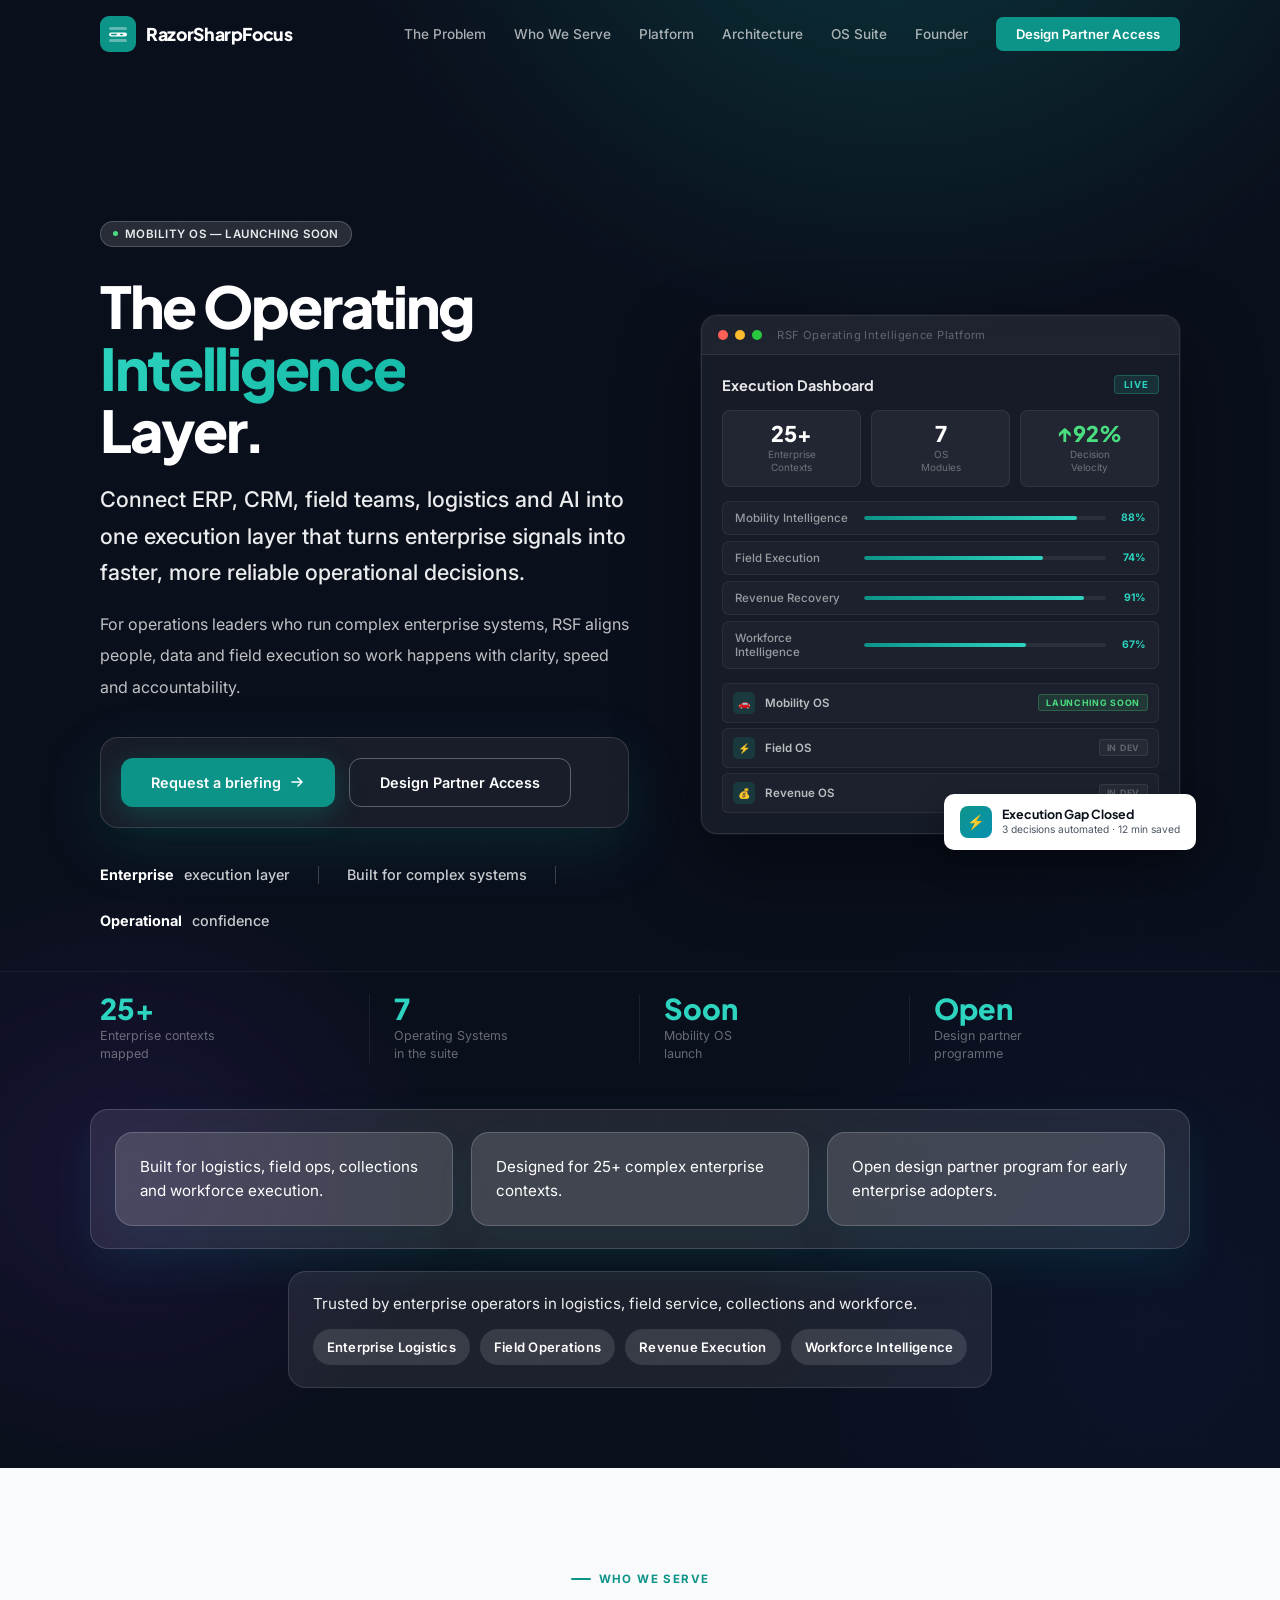
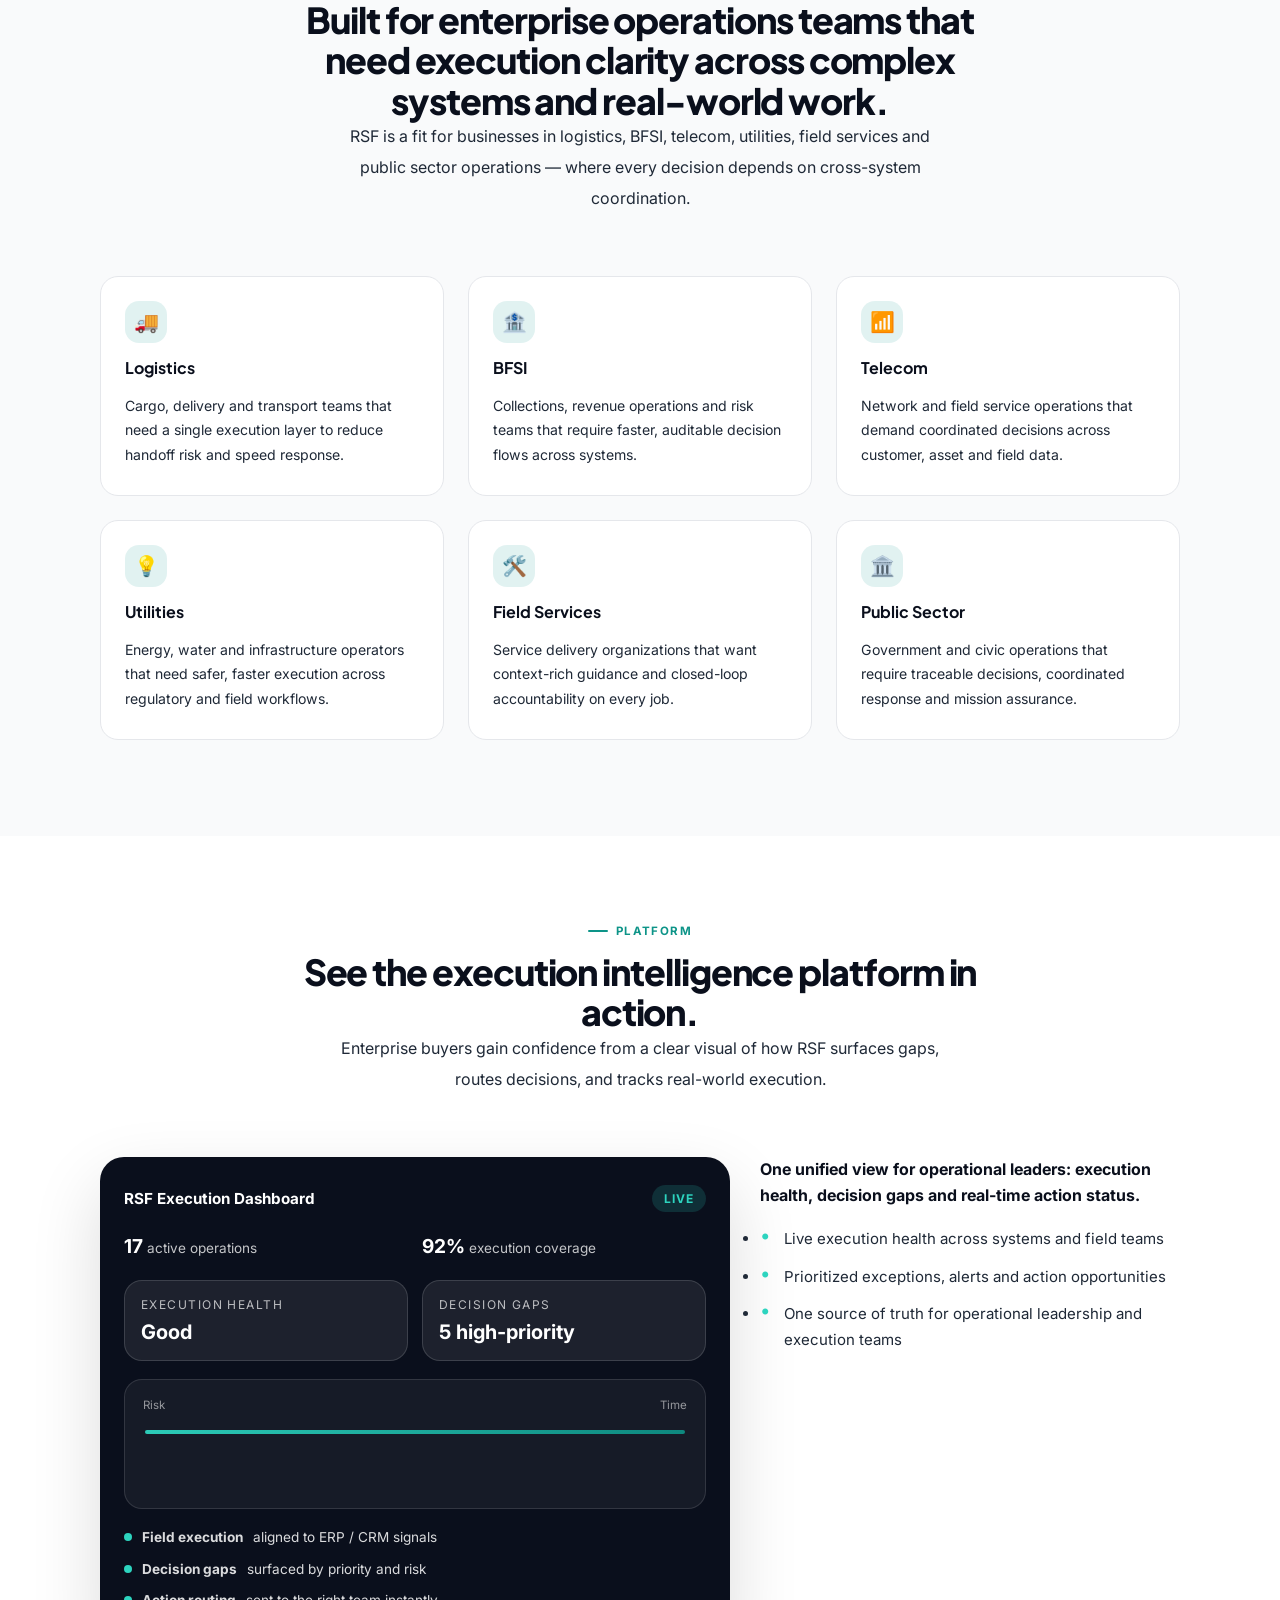
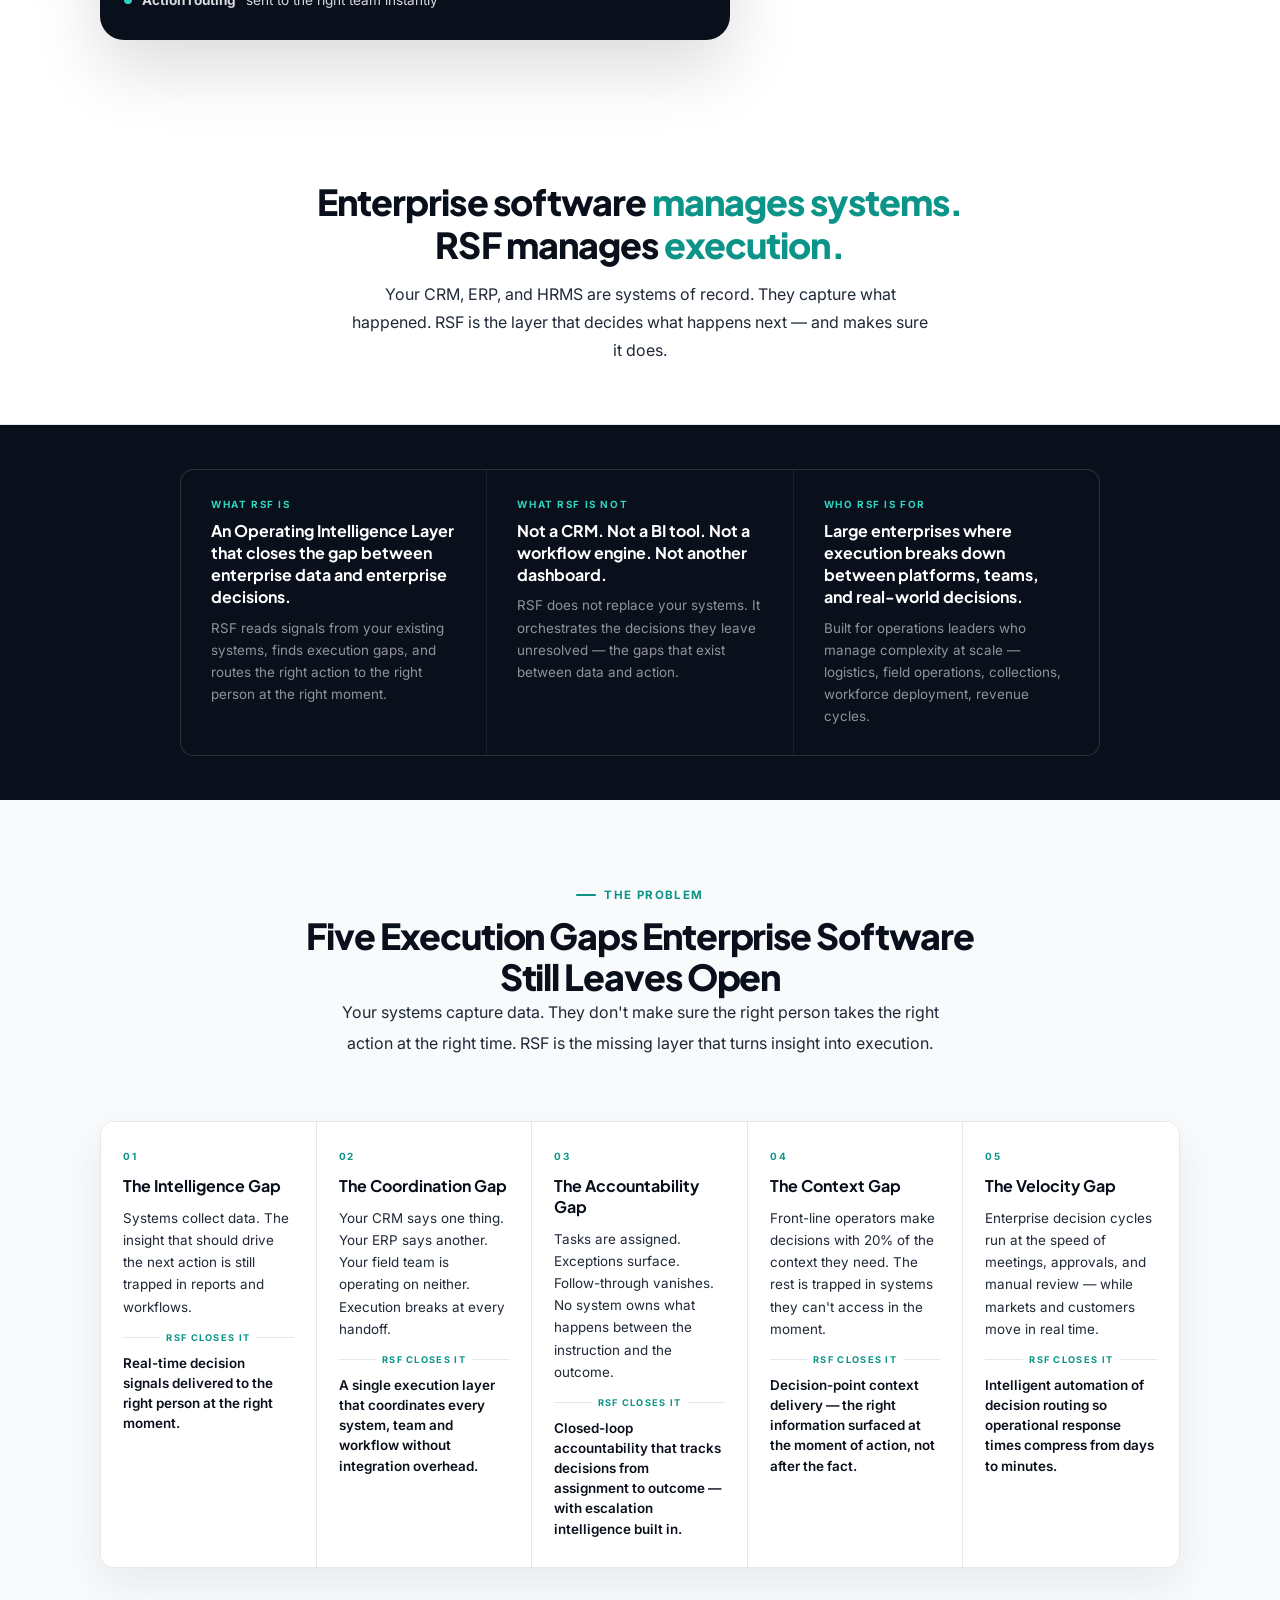
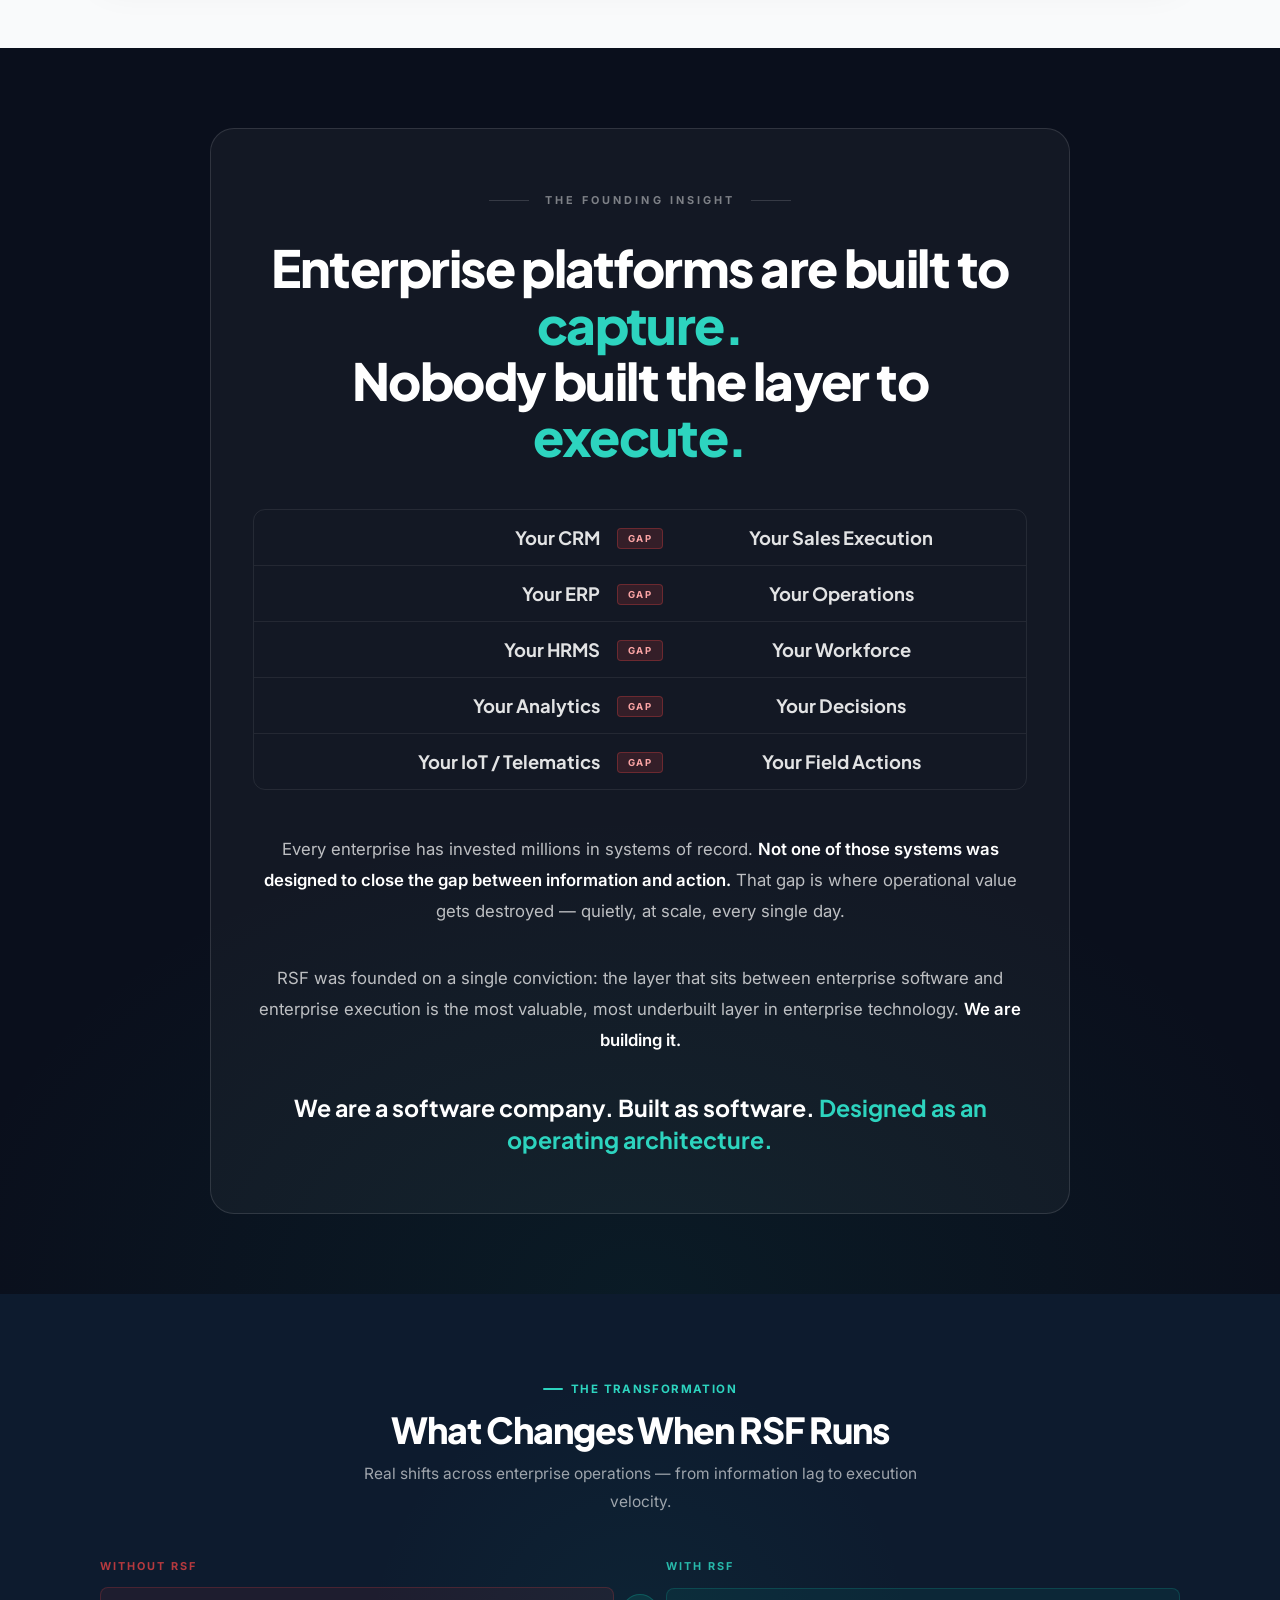
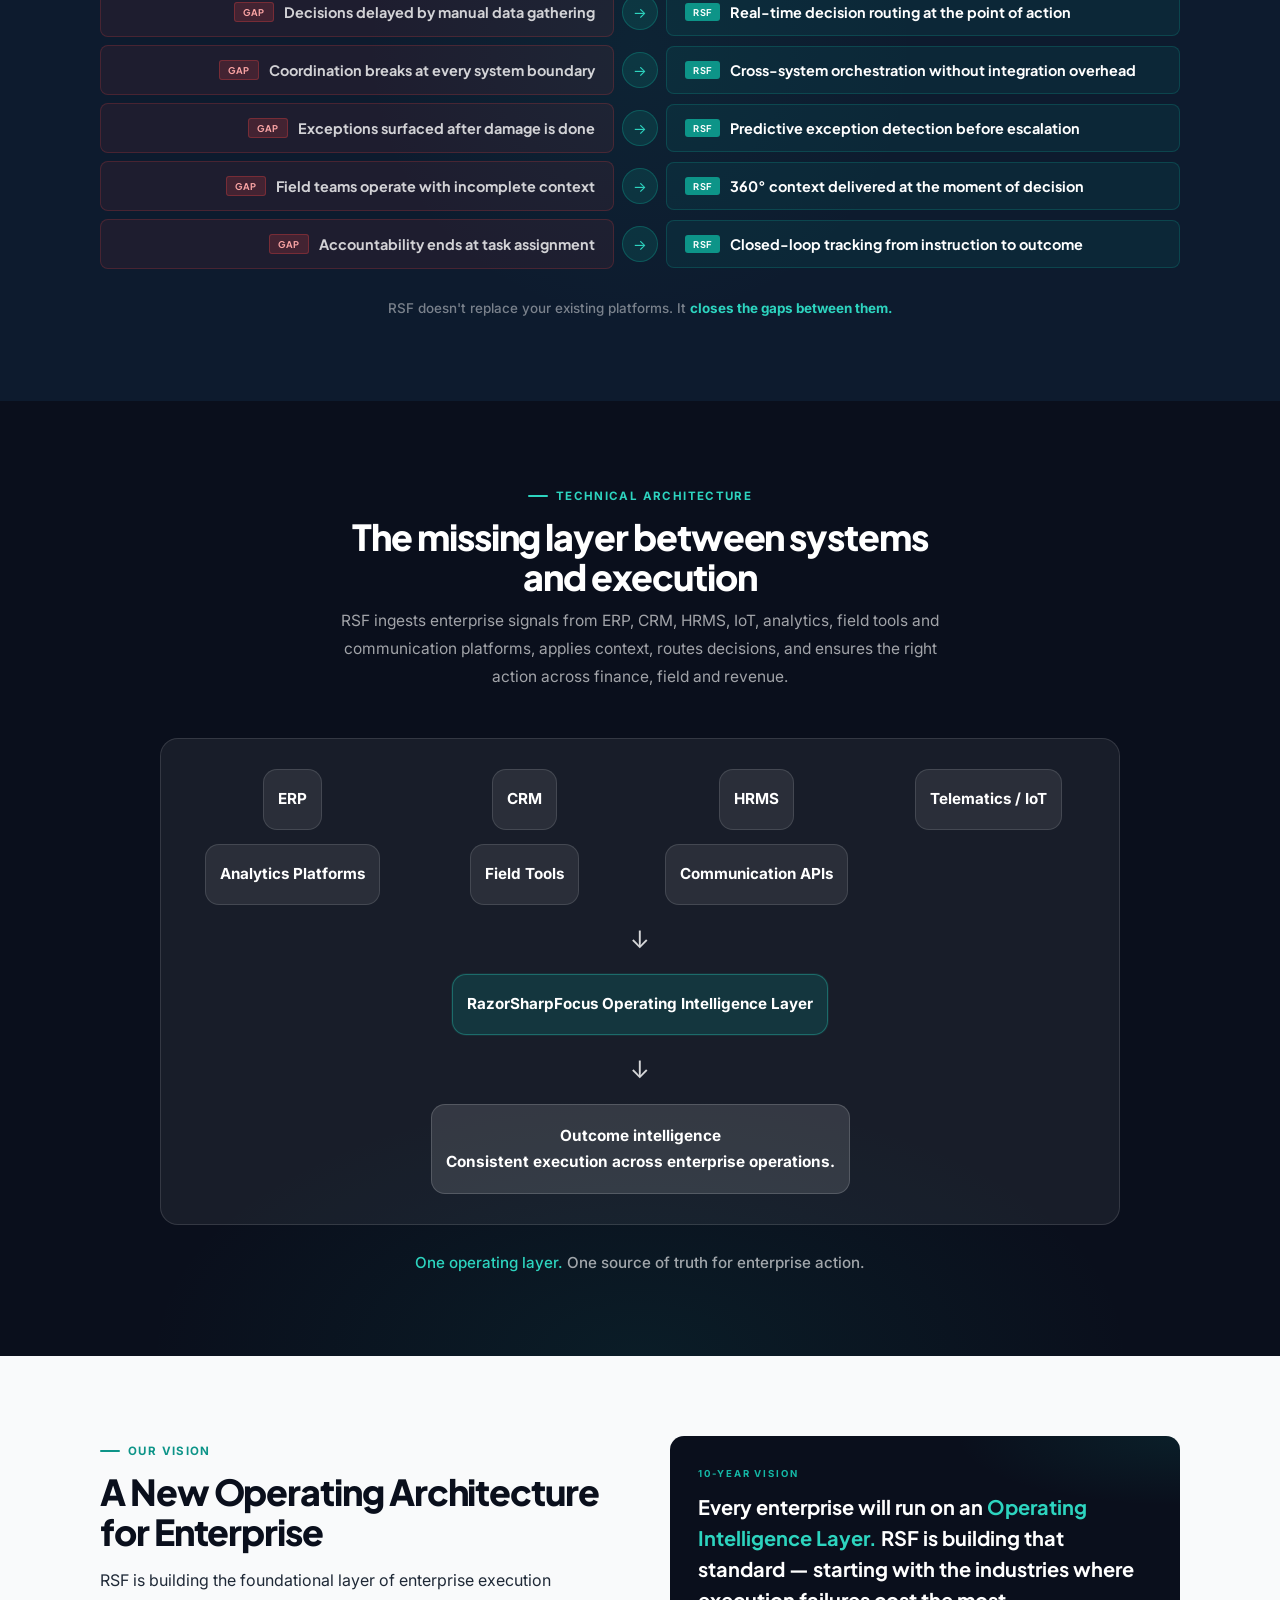
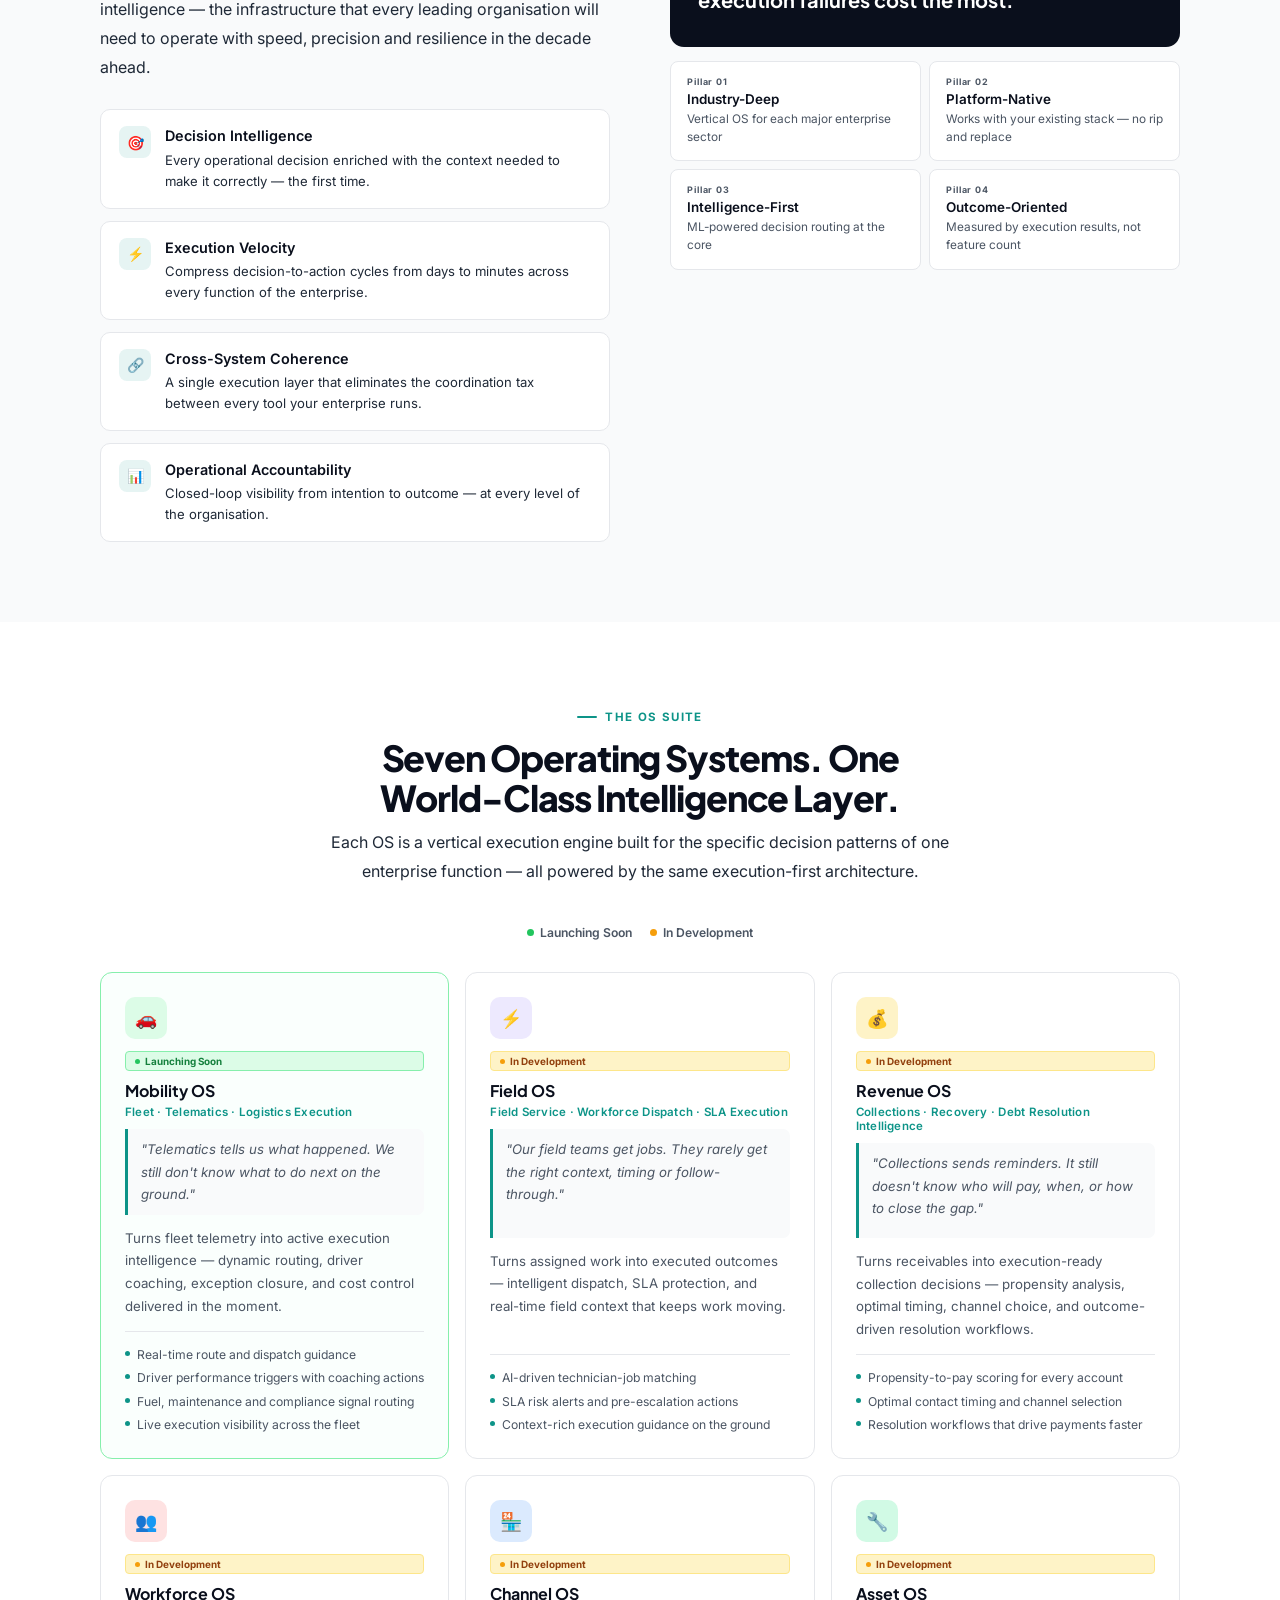
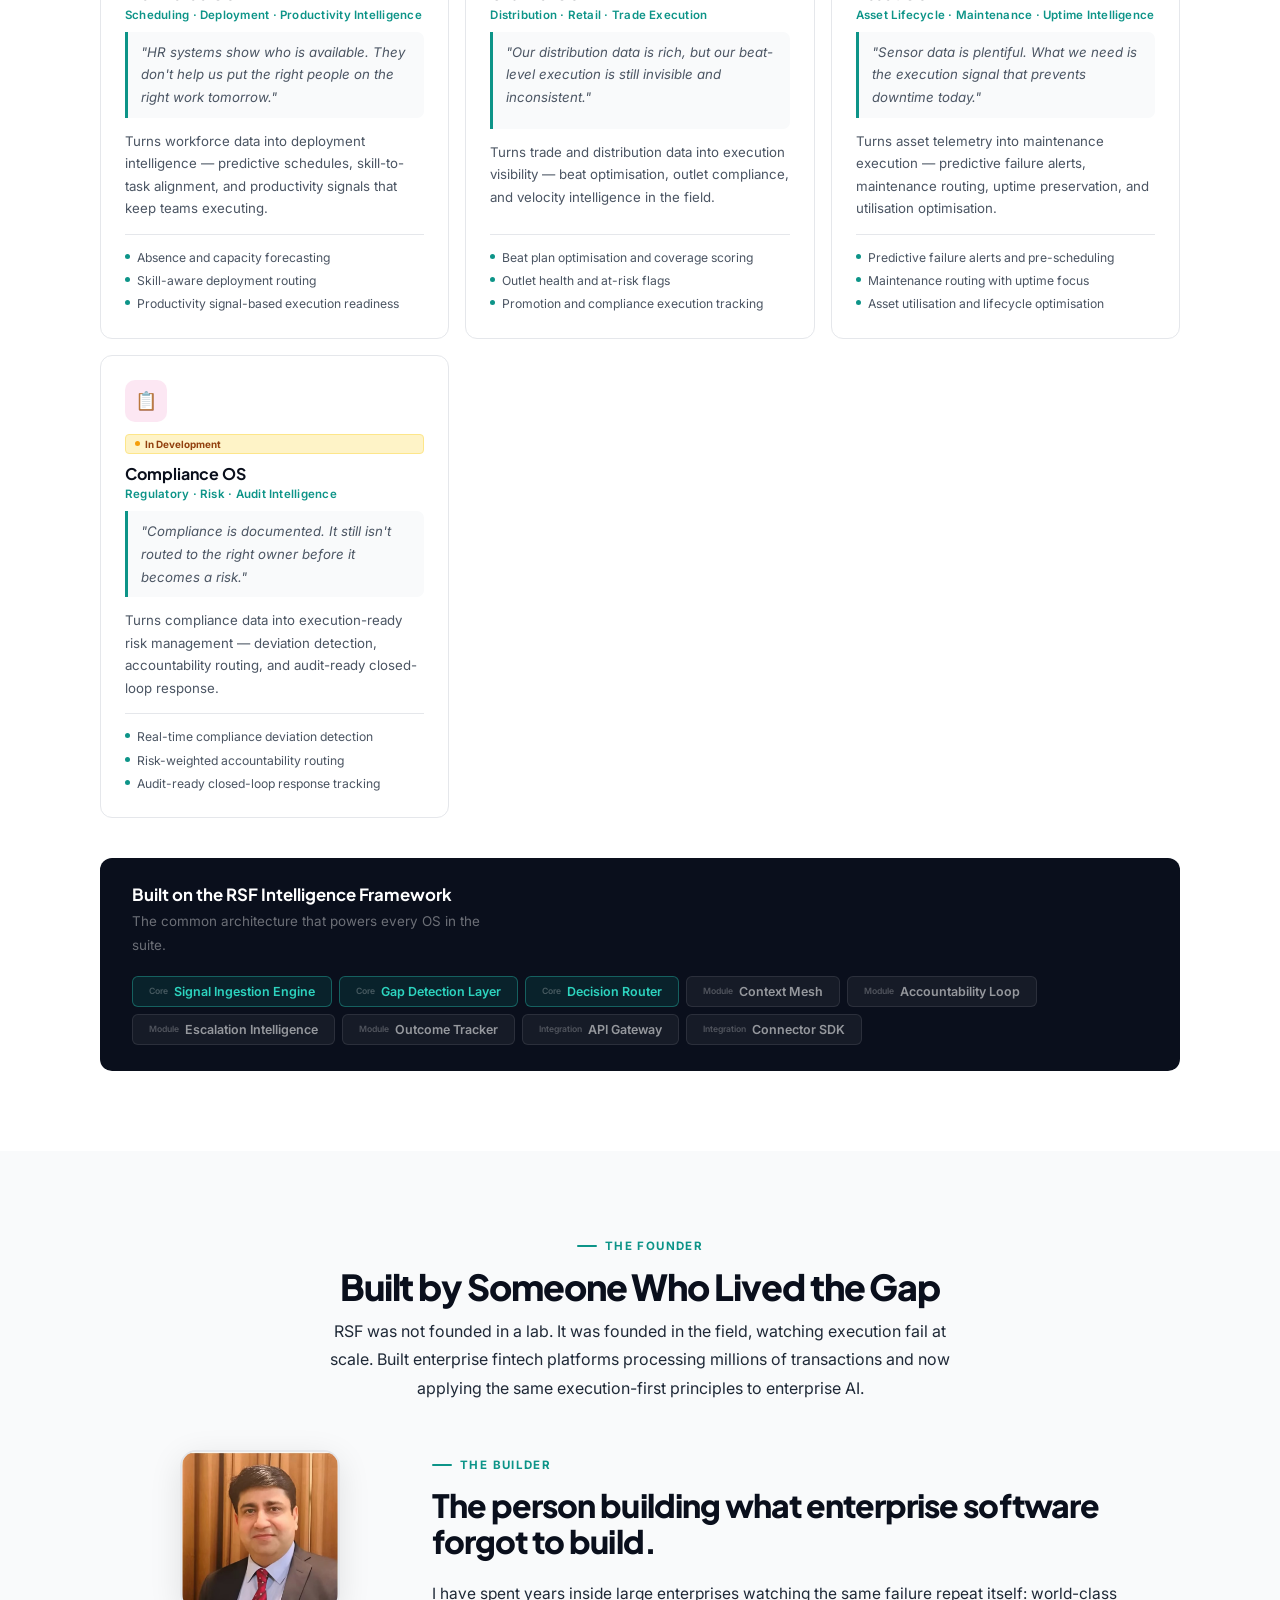
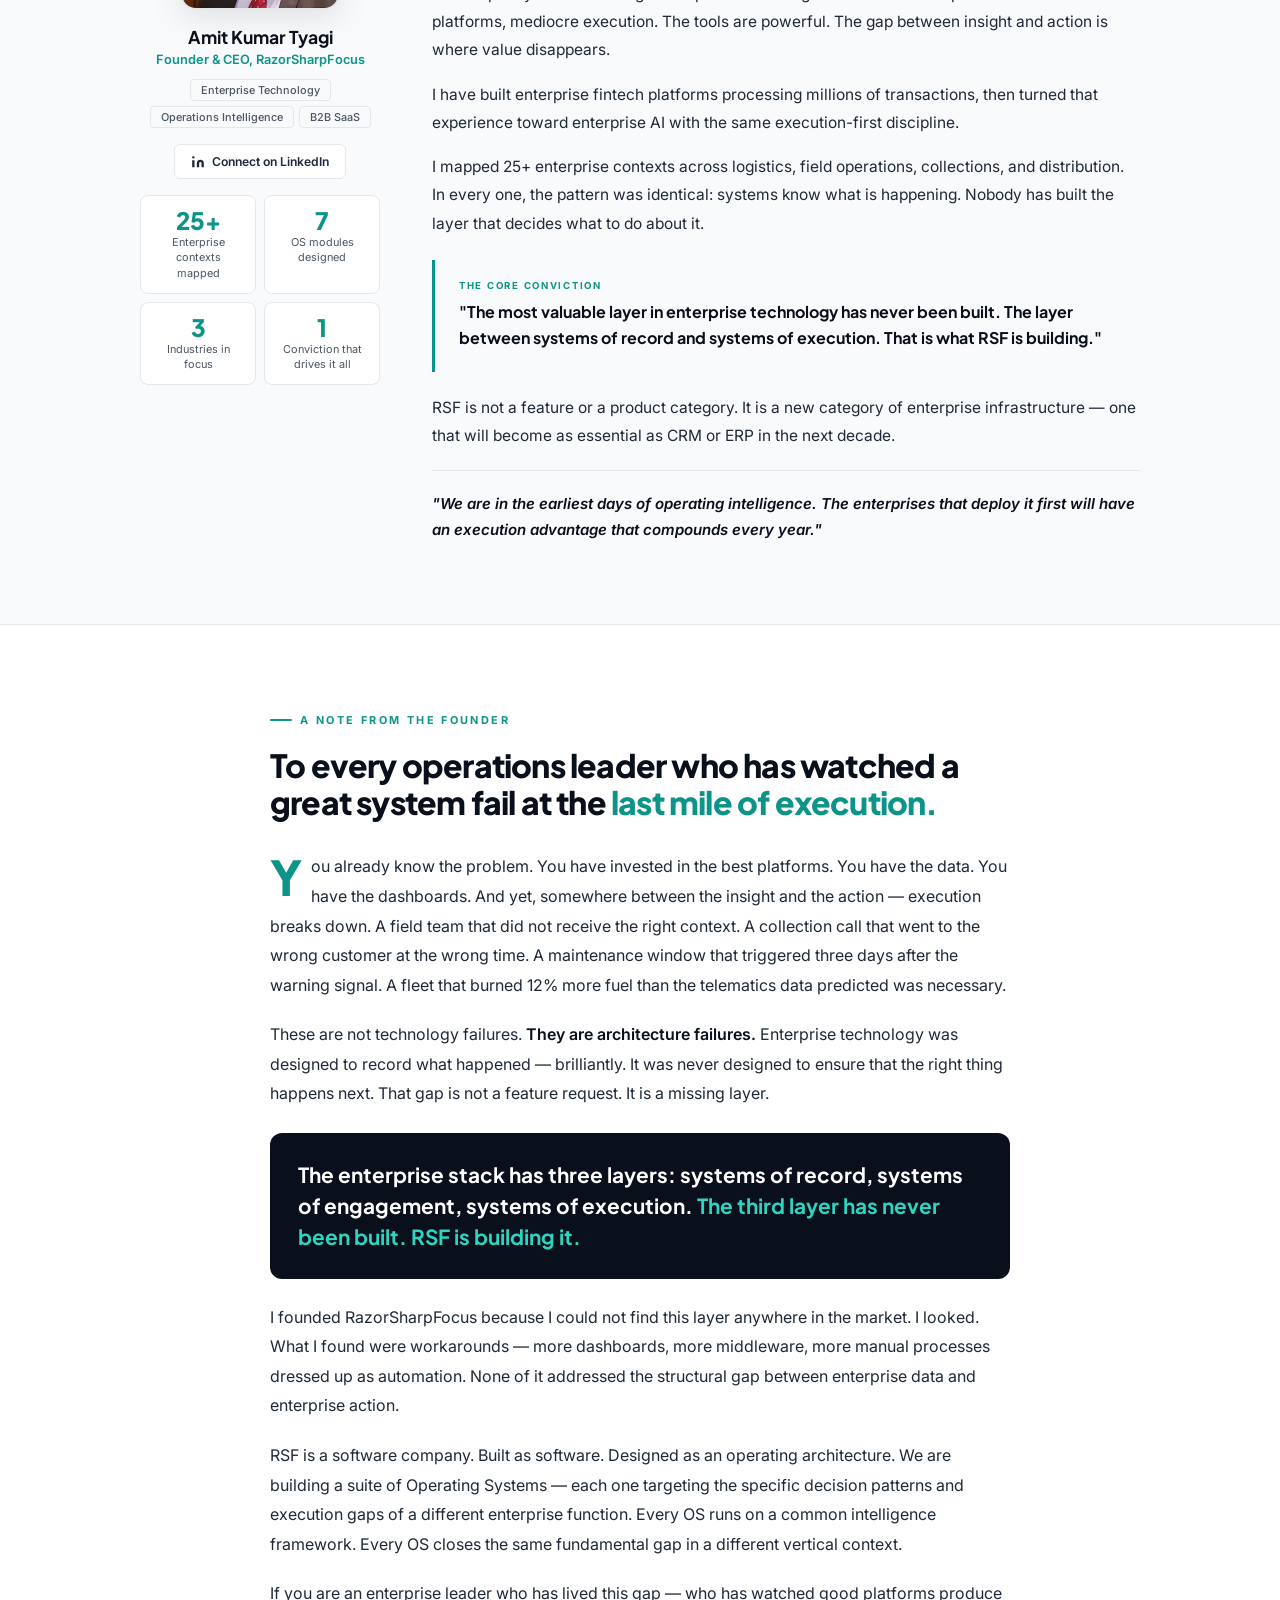
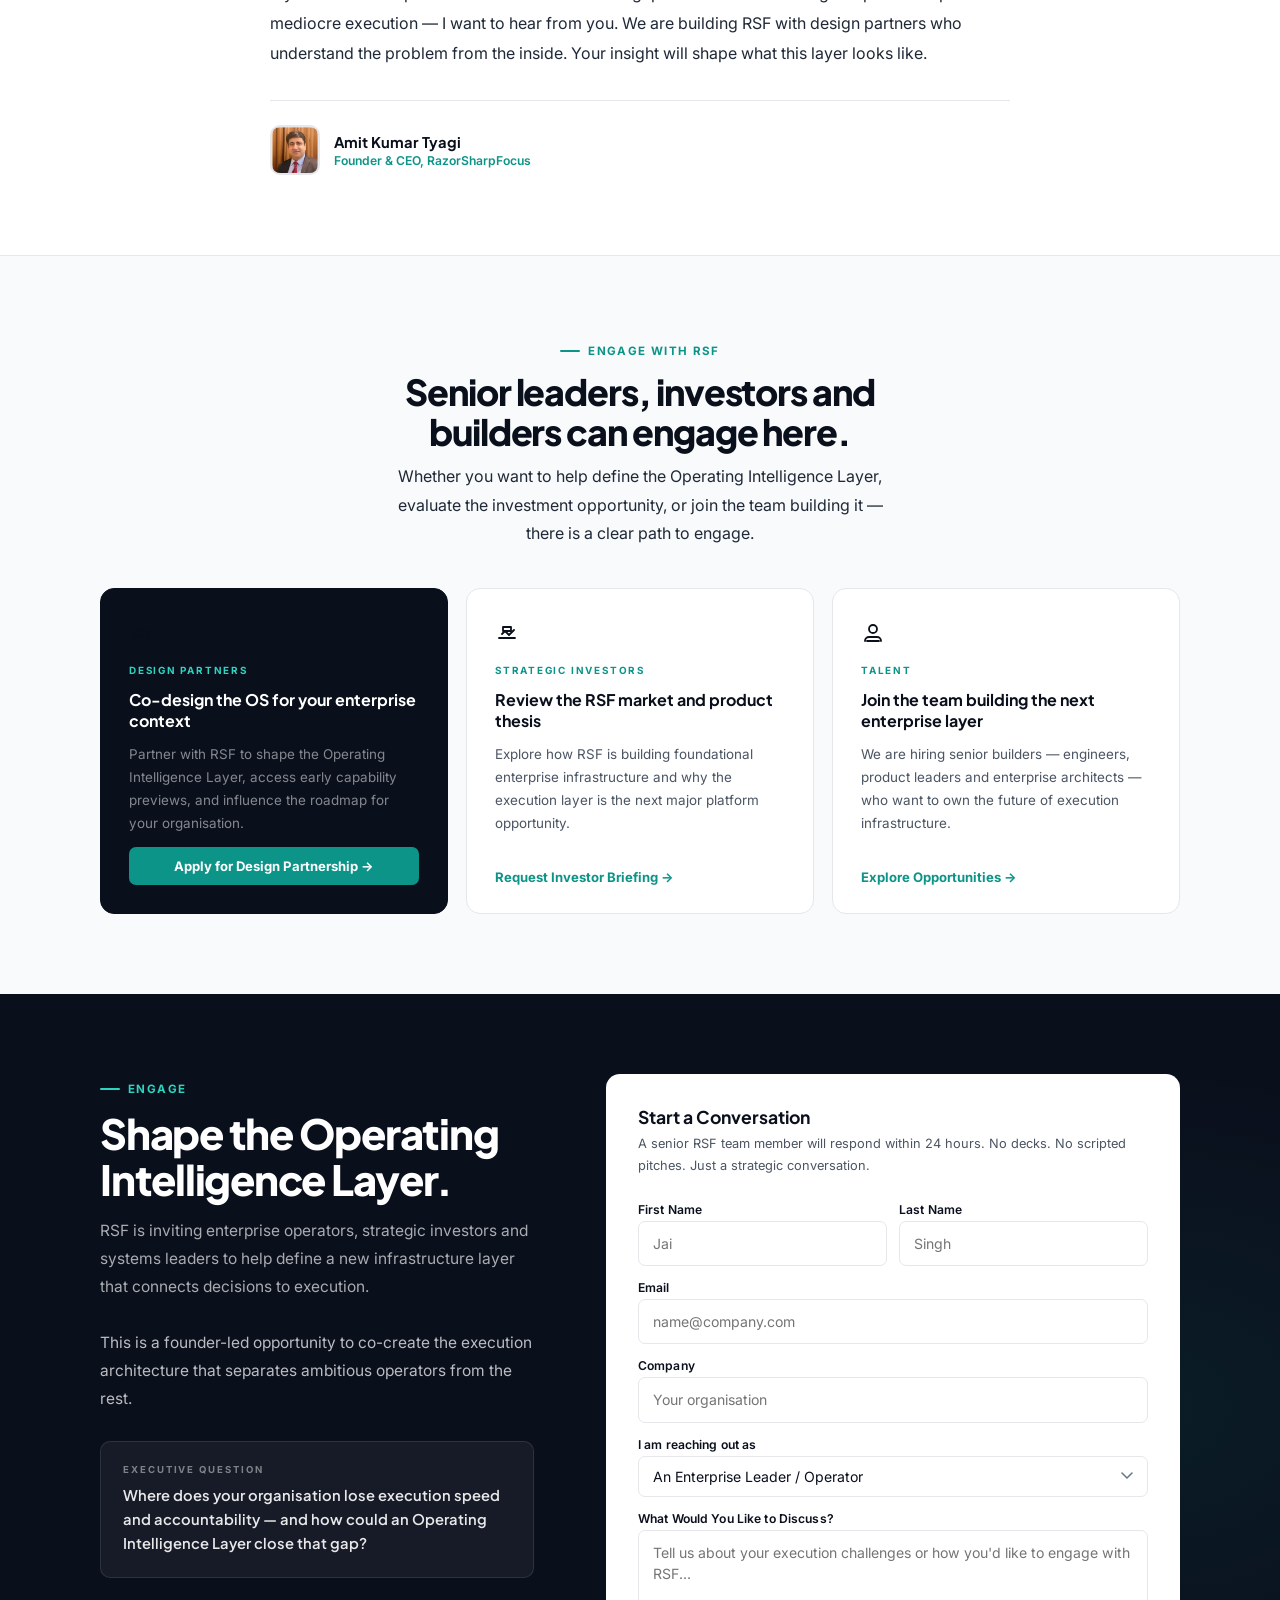
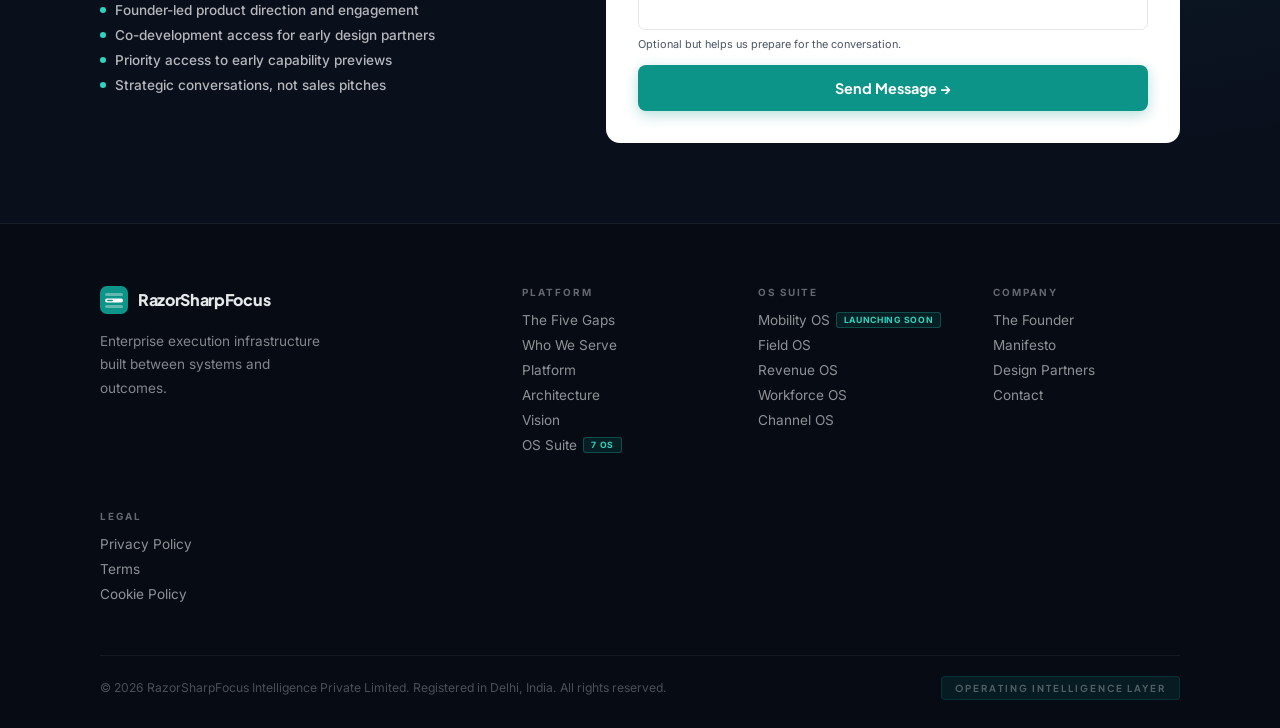
==== commit e979a17c: "Update architecture diagram inputs and tighten section styling" ====
--- a/index.html
+++ b/index.html
@@ -461,38 +461,7 @@
 .arch-head{text-align:center;max-width:600px;margin:0 auto 48px}
 .arch-head h2{color:#fff;margin-bottom:10px}
 .arch-head p{color:rgba(255,255,255,0.62);font-size:0.97rem}
-.arch-stack{max-width:660px;margin:0 auto;display:flex;flex-direction:column;align-items:center}
-.arch-box{width:100%;border-radius:12px;padding:20px 24px}
-.arch-box-top{background:rgba(255,255,255,0.04);border:1px solid rgba(255,255,255,0.1)}
-.arch-box-rsf{
-  background:linear-gradient(135deg,rgba(13,148,136,0.22),rgba(13,148,136,0.14));
-  border:1.5px solid rgba(45,212,191,0.45);
-  box-shadow:0 0 50px rgba(13,148,136,0.15);
-  position:relative;overflow:hidden;
-}
-.arch-box-rsf::before{content:'';position:absolute;inset:0;background:linear-gradient(90deg,rgba(13,148,136,0.07) 0%,transparent 50%,rgba(13,148,136,0.07) 100%)}
-.arch-box-bottom{background:rgba(34,197,94,0.05);border:1px solid rgba(34,197,94,0.18)}
-.arch-box-label{font-size:0.6rem;font-weight:700;text-transform:uppercase;letter-spacing:0.18em;color:rgba(255,255,255,0.45);margin-bottom:12px}
-.arch-chips{display:flex;flex-wrap:wrap;gap:7px}
-.arch-chip{font-size:0.76rem;font-weight:600;color:rgba(255,255,255,0.6);background:rgba(255,255,255,0.06);border:1px solid rgba(255,255,255,0.1);border-radius:6px;padding:6px 13px}
-.arch-rsf-center{position:relative;z-index:1;text-align:center}
-.arch-rsf-badge{display:inline-flex;align-items:center;gap:7px;background:var(--teal);border-radius:5px;padding:5px 14px;margin-bottom:8px;font-size:0.62rem;font-weight:700;text-transform:uppercase;letter-spacing:0.14em;color:#fff}
-.arch-rsf-title{font-family:var(--fh);font-size:clamp(1.1rem,2.5vw,1.6rem);font-weight:800;color:#fff;margin-bottom:4px;letter-spacing:-0.02em}
-.arch-rsf-sub{font-size:0.82rem;color:rgba(255,255,255,0.6);margin-bottom:14px}
-.arch-rsf-chips{display:flex;flex-wrap:wrap;gap:6px;justify-content:center}
-.arch-rsf-chip{font-size:0.72rem;font-weight:600;color:var(--teal3);background:rgba(13,148,136,0.18);border:1px solid rgba(45,212,191,0.3);border-radius:5px;padding:5px 12px}
-.arch-outcome-chips .arch-chip{color:rgba(255,255,255,0.82);background:rgba(34,197,94,0.08);border-color:rgba(34,197,94,0.2)}
-.arch-arrow{display:flex;flex-direction:column;align-items:center;padding:8px 0}
-.arch-arrow-line{width:1px;height:24px}
-.arch-arrow-line.red{background:rgba(239,68,68,0.35)}
-.arch-arrow-line.green{background:rgba(34,197,94,0.35)}
-.arch-arrow-tip{font-size:0.8rem;line-height:1}
-.arch-arrow-tip.red{color:rgba(239,68,68,0.6)}
-.arch-arrow-tip.green{color:rgba(34,197,94,0.6)}
-.arch-arrow-text{font-size:0.58rem;font-weight:700;text-transform:uppercase;letter-spacing:0.12em;margin-top:3px}
-.arch-arrow-text.red{color:rgba(239,68,68,0.45)}
-.arch-arrow-text.green{color:rgba(34,197,94,0.45)}
-.arch-note{text-align:center;margin-top:24px;font-size:0.8rem;font-weight:500;color:rgba(255,255,255,0.38)}
+.arch-note{text-align:center;margin-top:24px;font-size:0.95rem;font-weight:500;color:rgba(255,255,255,0.62);max-width:720px;margin-left:auto;margin-right:auto}
 .arch-note span{color:var(--teal3)}
 
 /* ════════════════════════════════
@@ -556,15 +525,13 @@
 .platform-features li{position:relative;padding-left:24px;font-size:0.94rem;color:var(--mid);line-height:1.7}
 .platform-features li::before{content:'•';position:absolute;left:0;top:0;color:var(--teal3);font-size:1.2rem;line-height:1}
 
-.arch-diagram{display:flex;flex-direction:column;align-items:center;gap:18px;margin:32px auto 0;max-width:860px;padding:26px 20px;background:rgba(255,255,255,0.06);border:1px solid rgba(255,255,255,0.12);border-radius:18px}
-.arch-diagram-row{display:grid;grid-template-columns:repeat(4,1fr);gap:12px;width:100%}
-@media(max-width:760px){.arch-diagram-row{grid-template-columns:repeat(2,1fr)}}
-.arch-node{background:rgba(255,255,255,0.08);border:1px solid rgba(255,255,255,0.12);border-radius:14px;padding:16px 12px;text-align:center;color:#fff;font-weight:700;font-size:0.92rem}
-.arch-node.center{background:rgba(13,148,136,0.18);border-color:rgba(45,212,191,0.28)}
-.arch-node.bottom{grid-column:span 4;background:rgba(255,255,255,0.1);border-color:rgba(255,255,255,0.16);font-size:0.95rem}
-@media(max-width:760px){.arch-node.bottom{grid-column:span 2}}
-.arch-diagram-flow{font-size:1.25rem;color:rgba(255,255,255,0.75)}
-
+.arch-diagram{display:flex;flex-direction:column;align-items:center;gap:20px;margin:32px auto 0;max-width:960px;padding:30px 22px;background:rgba(255,255,255,0.06);border:1px solid rgba(255,255,255,0.12);border-radius:18px}
+.arch-diagram-row{display:grid;grid-template-columns:repeat(auto-fit,minmax(192px,1fr));gap:14px;width:100%;justify-items:center}
+.arch-node{background:rgba(255,255,255,0.08);border:1px solid rgba(255,255,255,0.12);border-radius:14px;padding:18px 14px;text-align:center;color:#fff;font-weight:700;font-size:0.95rem;line-height:1.5}
+.arch-node.center{background:rgba(13,148,136,0.22);border-color:rgba(45,212,191,0.34);box-shadow:0 0 0 1px rgba(45,212,191,0.08)}
+.arch-node.bottom{grid-column:1/-1;background:rgba(255,255,255,0.12);border-color:rgba(255,255,255,0.16);font-size:0.96rem;line-height:1.7}
+.arch-diagram-flow{font-size:1.5rem;color:rgba(255,255,255,0.82)}
+@media(max-width:760px){.arch-diagram-row{grid-template-columns:1fr}}
 /* ════════════════════════════════
    PRODUCTS
 ════════════════════════════════ */
@@ -810,8 +777,6 @@
   .ba-after{display:flex}
   .ba-before,.ba-after{border-radius:8px;padding:12px 14px}
   /* Architecture */
-  .arch-chips{gap:5px}
-  .arch-chip{font-size:0.7rem;padding:5px 10px}
   /* Vision */
   .vision-grid{grid-template-columns:1fr!important;gap:32px}
   .vision-pillars{grid-template-columns:1fr 1fr}
@@ -1296,74 +1261,25 @@
     <div class="arch-inner">
       <div class="arch-head reveal">
         <span class="section-label section-label-light">Technical Architecture</span>
-        <h2>The Operating Intelligence Layer</h2>
-        <p>RSF sits between your enterprise systems and your operational outcomes — reading signals, routing decisions, closing gaps.</p>
+        <h2>The missing layer between systems and execution</h2>
+        <p>RSF ingests enterprise signals from ERP, CRM, HRMS, IoT, analytics, field tools and communication platforms, applies context, routes decisions, and ensures the right action across finance, field and revenue.</p>
       </div>
       <div class="arch-diagram reveal">
         <div class="arch-diagram-row">
           <span class="arch-node">ERP</span>
           <span class="arch-node">CRM</span>
           <span class="arch-node">HRMS</span>
-          <span class="arch-node">Fleet</span>
+          <span class="arch-node">Telematics / IoT</span>
+          <span class="arch-node">Analytics Platforms</span>
+          <span class="arch-node">Field Tools</span>
+          <span class="arch-node">Communication APIs</span>
         </div>
         <div class="arch-diagram-flow">↓</div>
-        <div class="arch-node center">RazorSharpFocus</div>
+        <div class="arch-node center">RazorSharpFocus Operating Intelligence Layer</div>
         <div class="arch-diagram-flow">↓</div>
-        <div class="arch-node bottom"><strong>Decision Intelligence</strong><br>Execution Across Teams</div>
-      </div>
-      <div class="arch-stack reveal">
-        <div class="arch-box arch-box-top">
-          <div class="arch-box-label">Enterprise Systems (Source Layer)</div>
-          <div class="arch-chips">
-            <span class="arch-chip">CRM</span>
-            <span class="arch-chip">ERP</span>
-            <span class="arch-chip">HRMS</span>
-            <span class="arch-chip">Telematics / IoT</span>
-            <span class="arch-chip">Analytics Platforms</span>
-            <span class="arch-chip">Field Tools</span>
-            <span class="arch-chip">Communication APIs</span>
-          </div>
-        </div>
-        <div class="arch-arrow">
-          <div class="arch-arrow-line red"></div>
-          <div class="arch-arrow-tip red">↓</div>
-          <div class="arch-arrow-text red">Disconnected Decisions</div>
-        </div>
-        <div class="arch-box arch-box-rsf">
-          <div class="arch-rsf-center">
-            <div class="arch-rsf-badge">
-              <svg width="10" height="10" viewBox="0 0 10 10" fill="none"><circle cx="5" cy="5" r="4" stroke="white" stroke-width="1.5"/><circle cx="5" cy="5" r="2" fill="white"/></svg>
-              RSF Operating Intelligence Layer
-            </div>
-            <div class="arch-rsf-title">RazorSharpFocus OIL</div>
-            <div class="arch-rsf-sub">Signal processing · Decision routing · Execution orchestration</div>
-            <div class="arch-rsf-chips">
-              <span class="arch-rsf-chip">Gap Detection</span>
-              <span class="arch-rsf-chip">Context Engine</span>
-              <span class="arch-rsf-chip">Decision Router</span>
-              <span class="arch-rsf-chip">Accountability Loop</span>
-              <span class="arch-rsf-chip">Intelligence Mesh</span>
-            </div>
-          </div>
-        </div>
-        <div class="arch-arrow">
-          <div class="arch-arrow-tip green">↓</div>
-          <div class="arch-arrow-line green"></div>
-          <div class="arch-arrow-text green">Coordinated Execution</div>
-        </div>
-        <div class="arch-box arch-box-bottom">
-          <div class="arch-box-label">Operational Outcomes (Action Layer)</div>
-          <div class="arch-chips arch-outcome-chips">
-            <span class="arch-chip">Faster Decisions</span>
-            <span class="arch-chip">Closed Exceptions</span>
-            <span class="arch-chip">Field Execution</span>
-            <span class="arch-chip">Revenue Recovery</span>
-            <span class="arch-chip">Workforce Precision</span>
-            <span class="arch-chip">Accountability</span>
-          </div>
-        </div>
-      </div>
-      <p class="arch-note reveal">Seven Operating Systems. One intelligence layer. <span>Plug in. Execute.</span></p>
+        <div class="arch-node bottom"><strong>Outcome intelligence</strong><br>Consistent execution across enterprise operations.</div>
+      </div>
+      <p class="arch-note reveal"><span>One operating layer.</span> One source of truth for enterprise action.</p>
     </div>
   </div>
 </section>
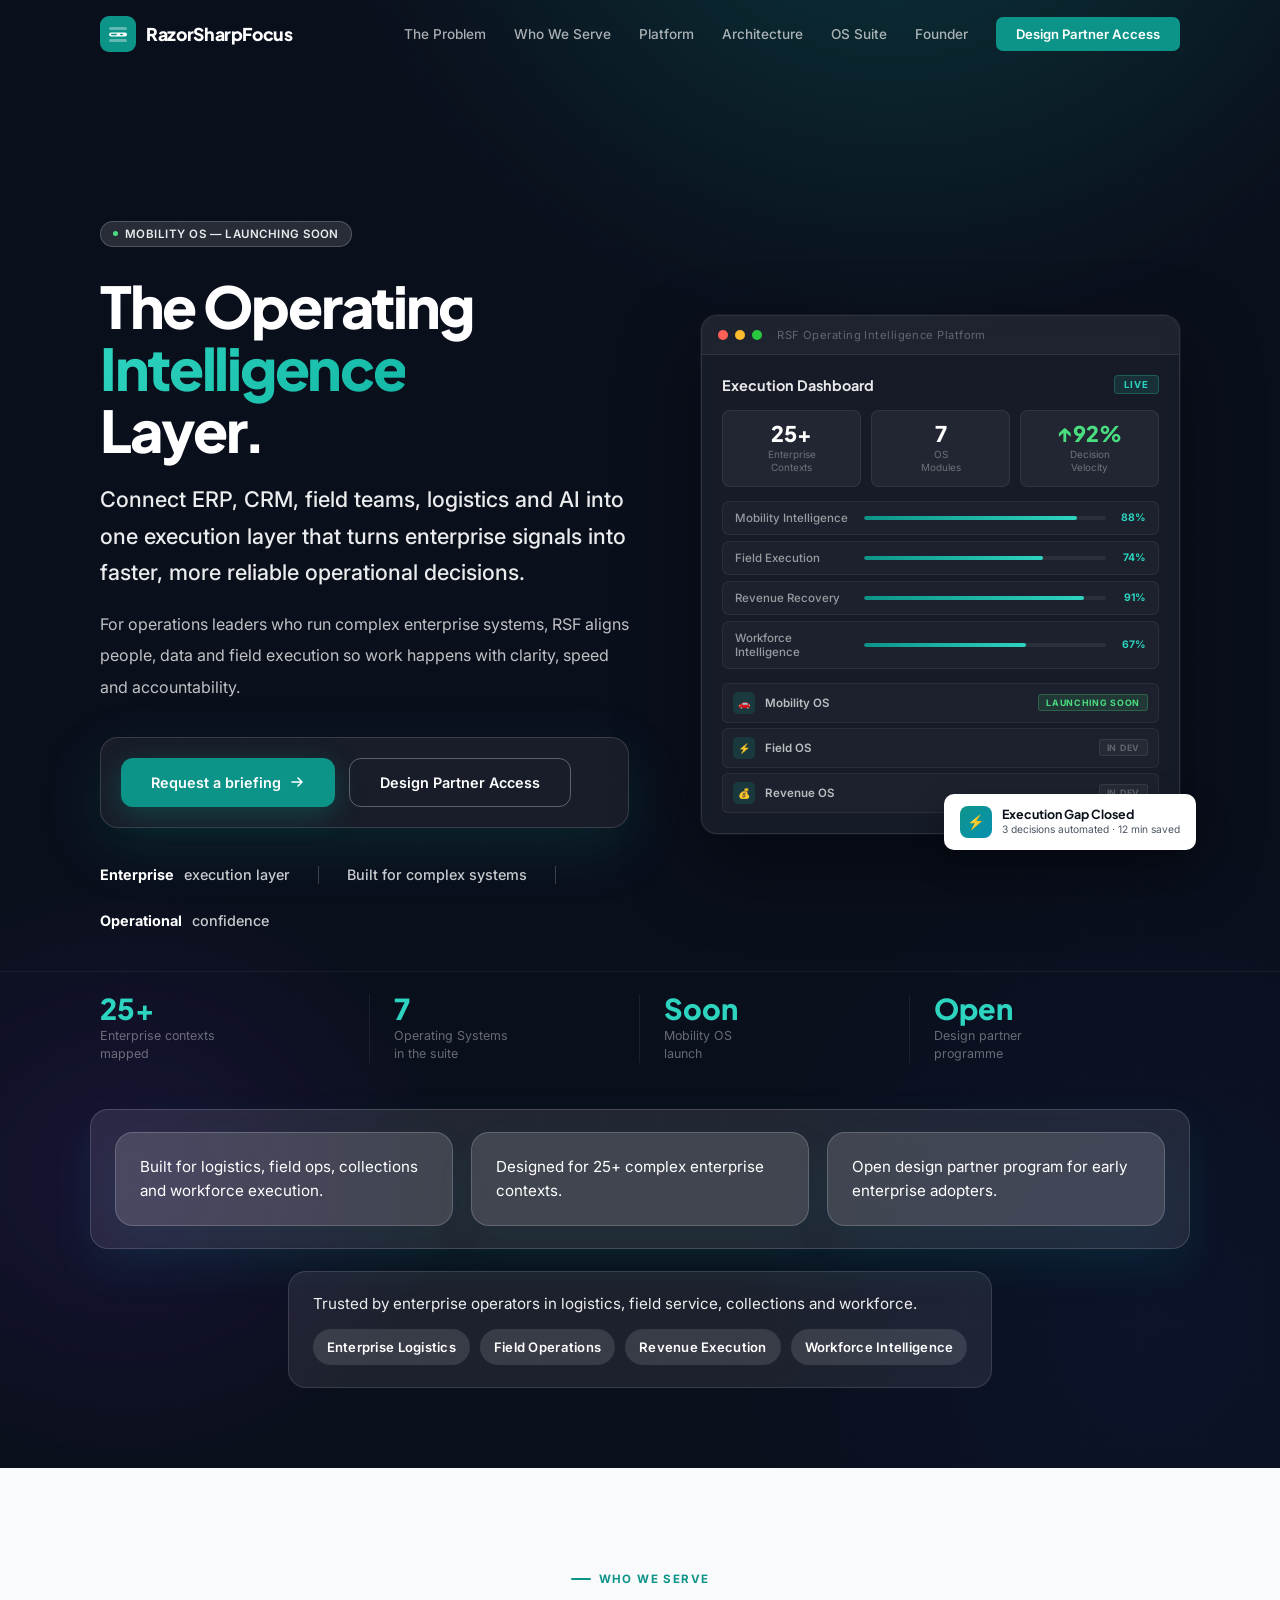
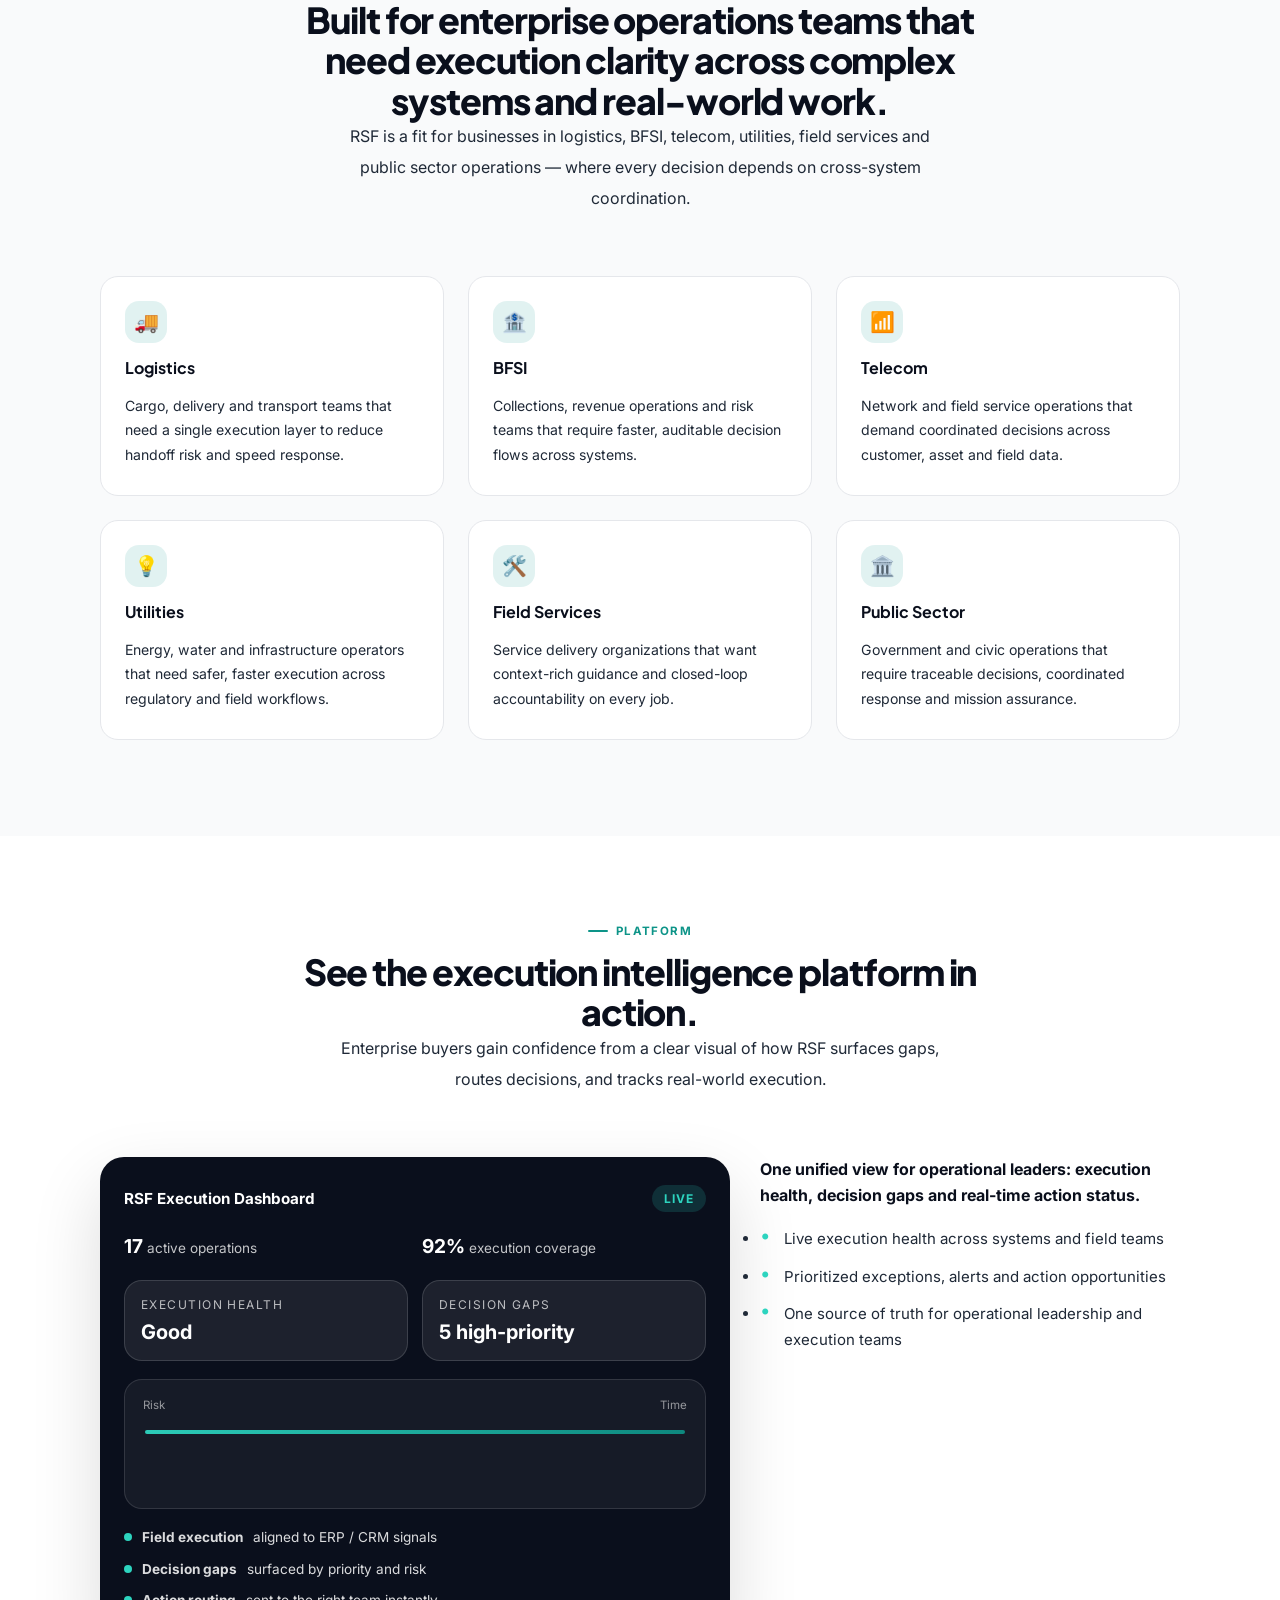
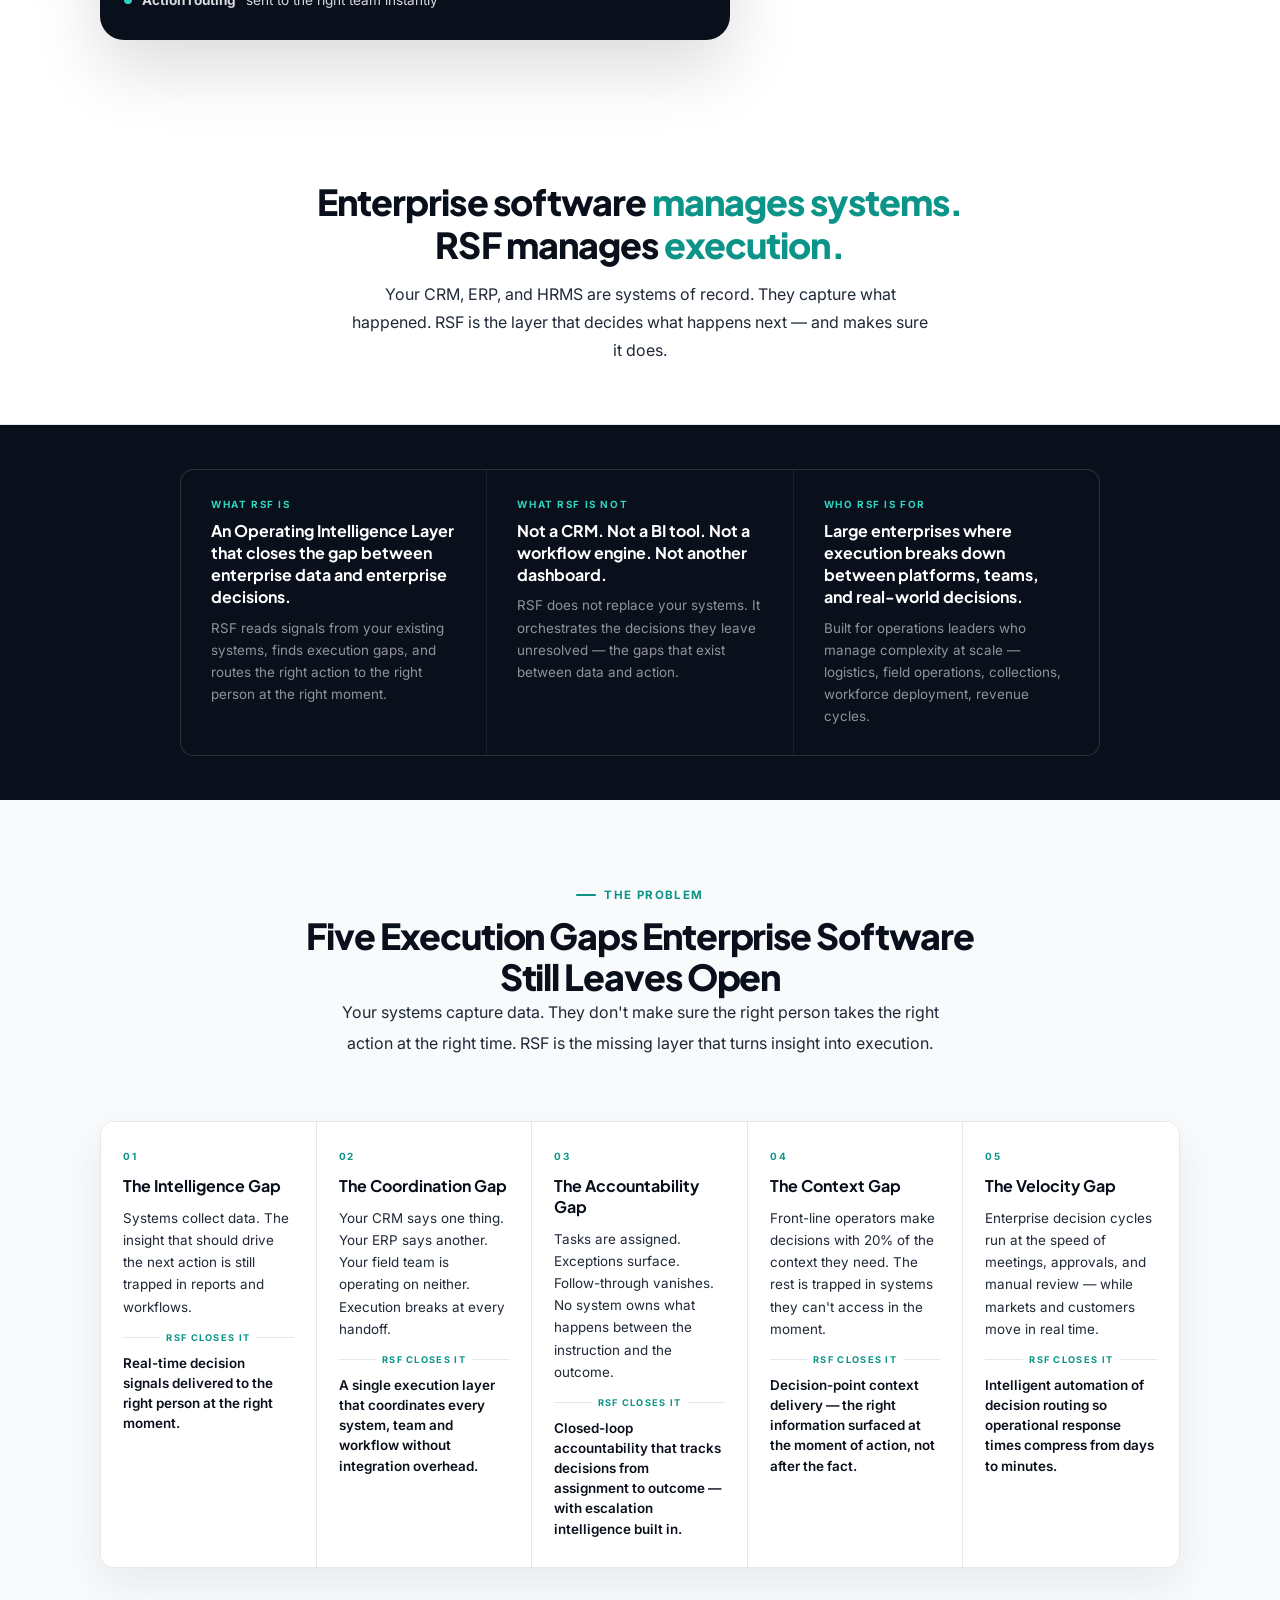
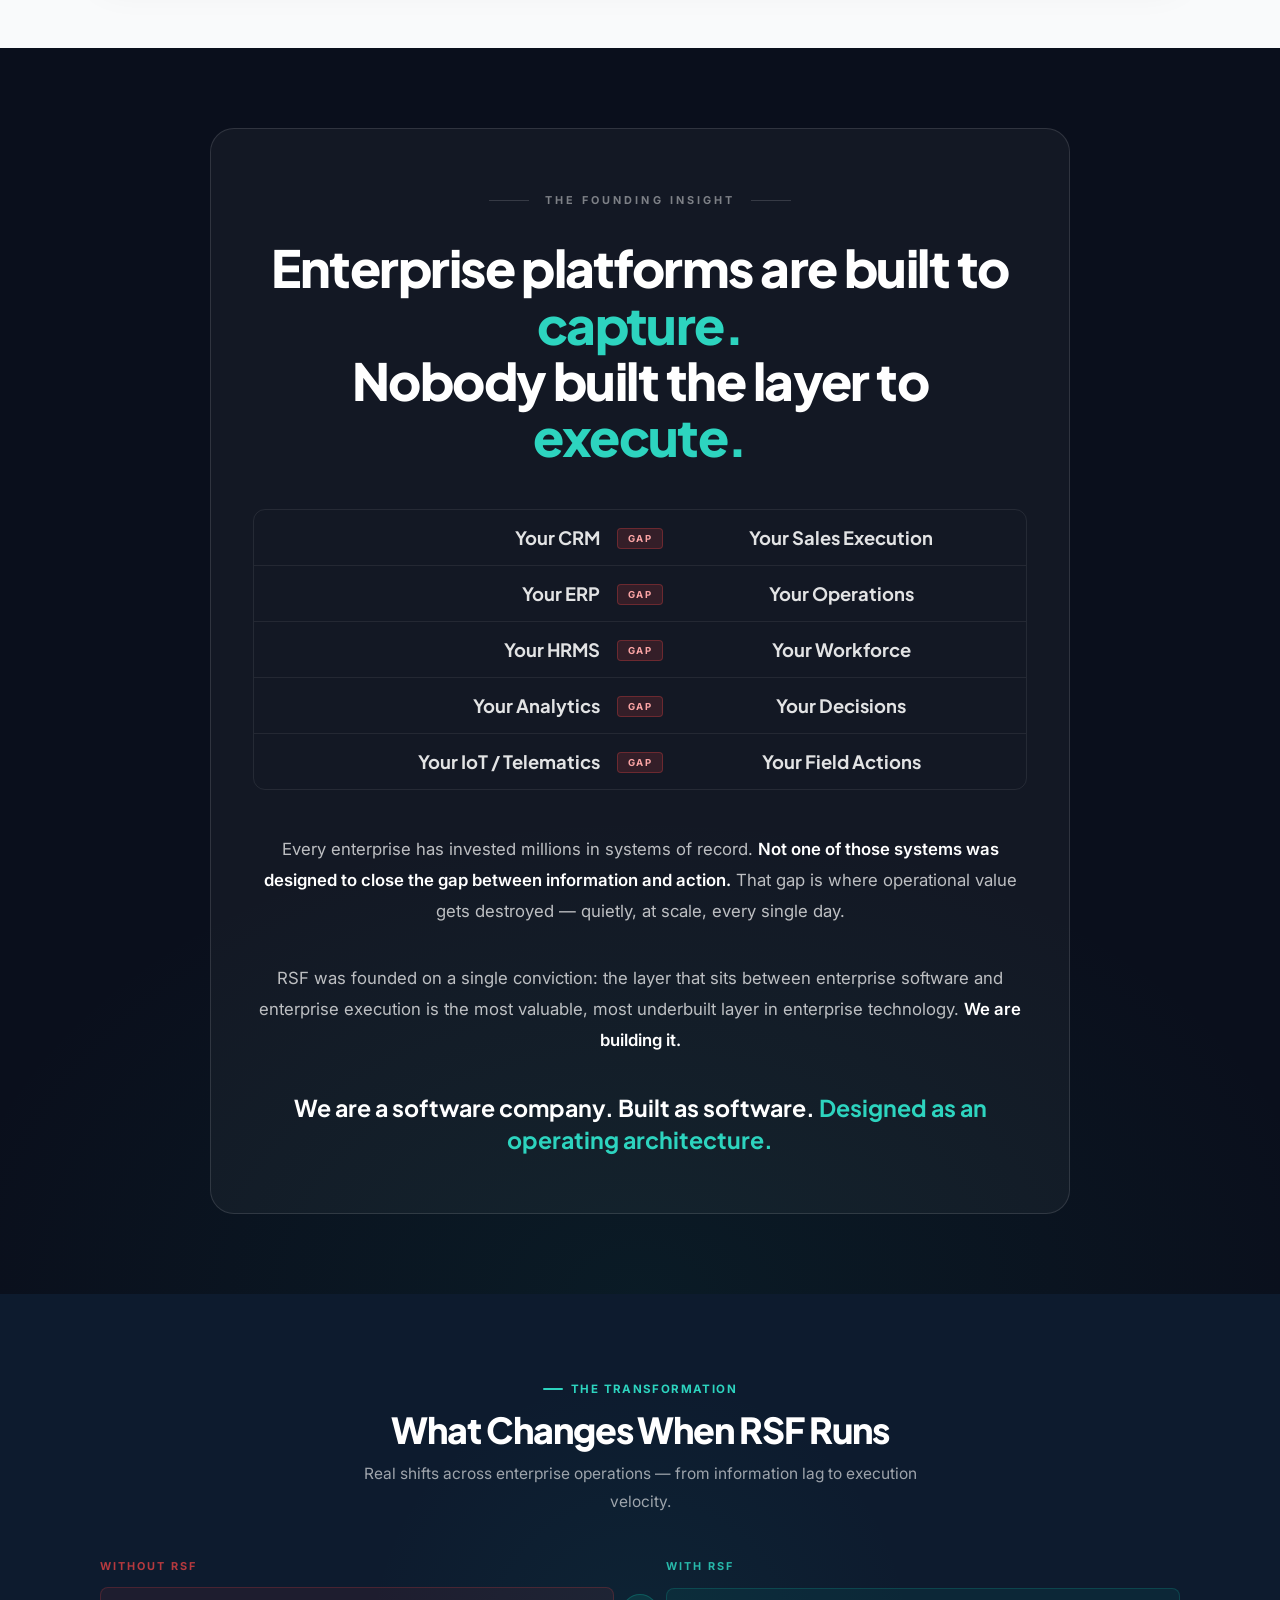
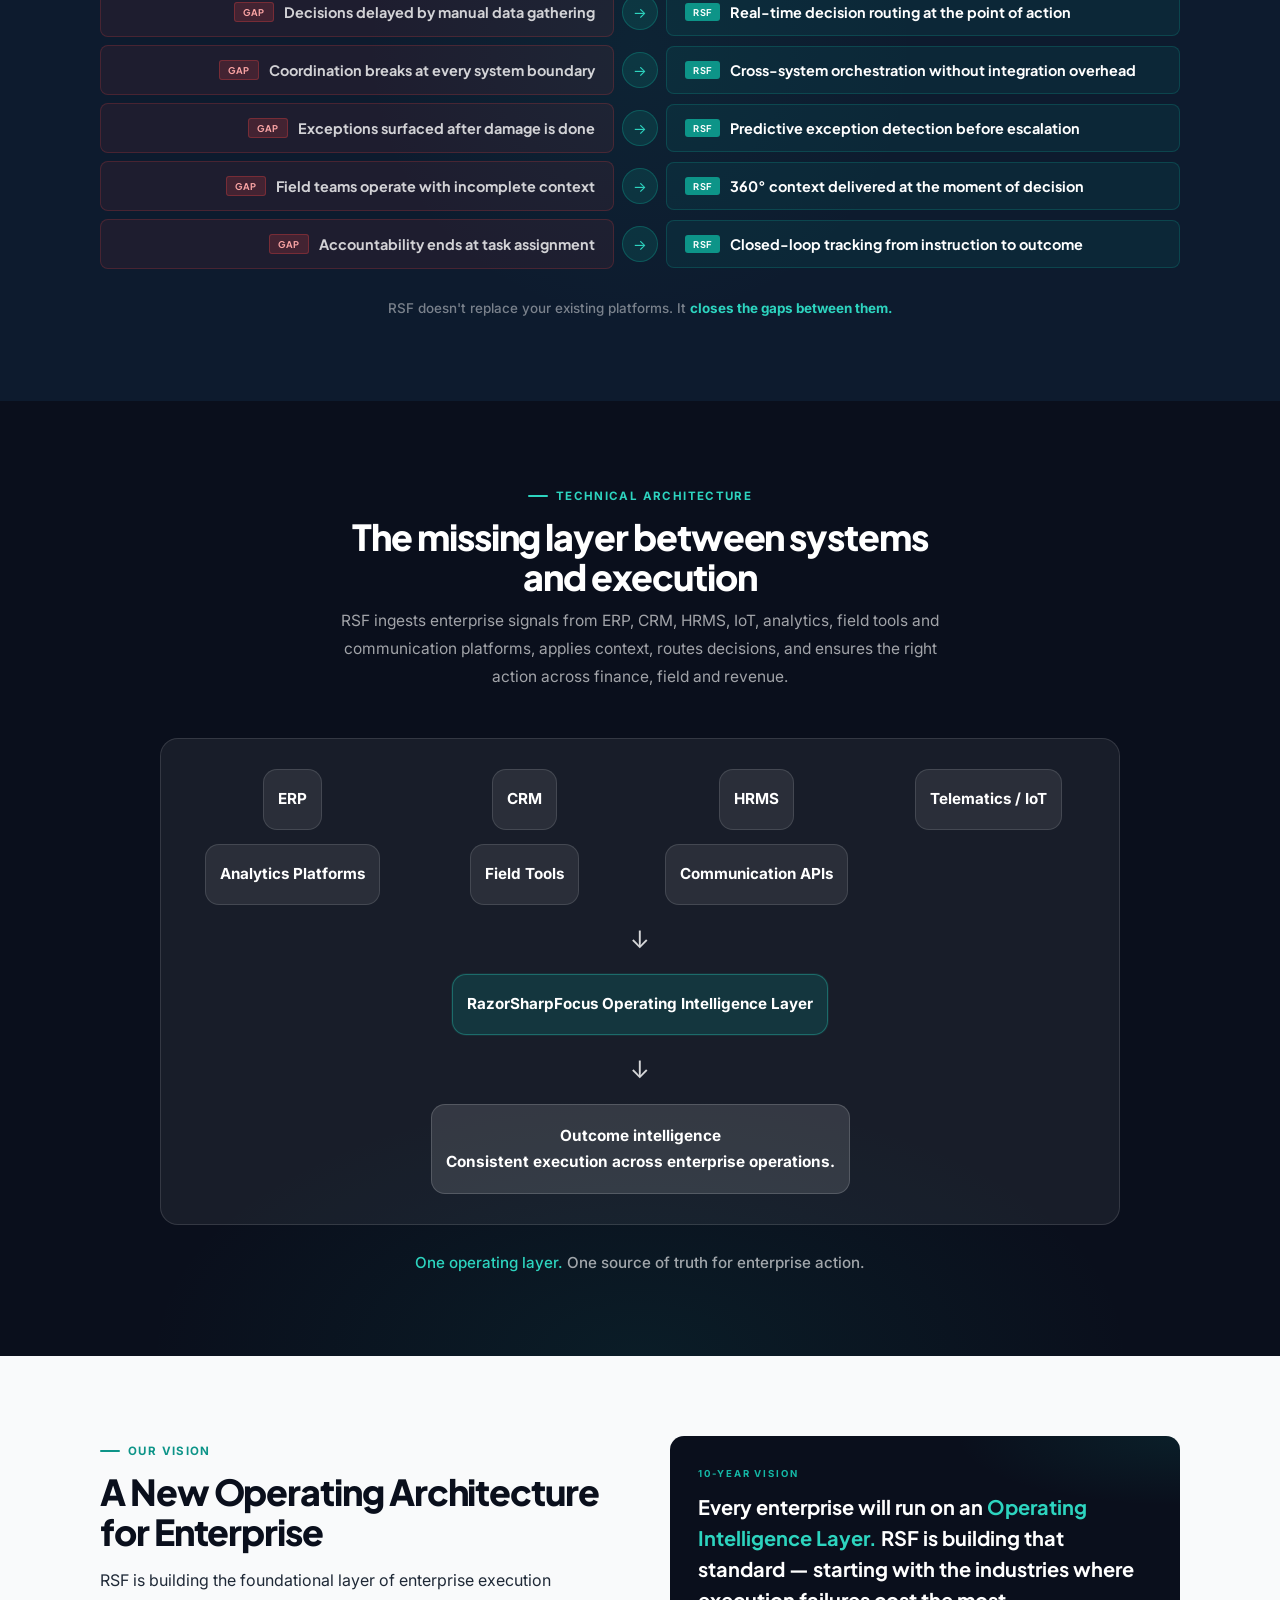
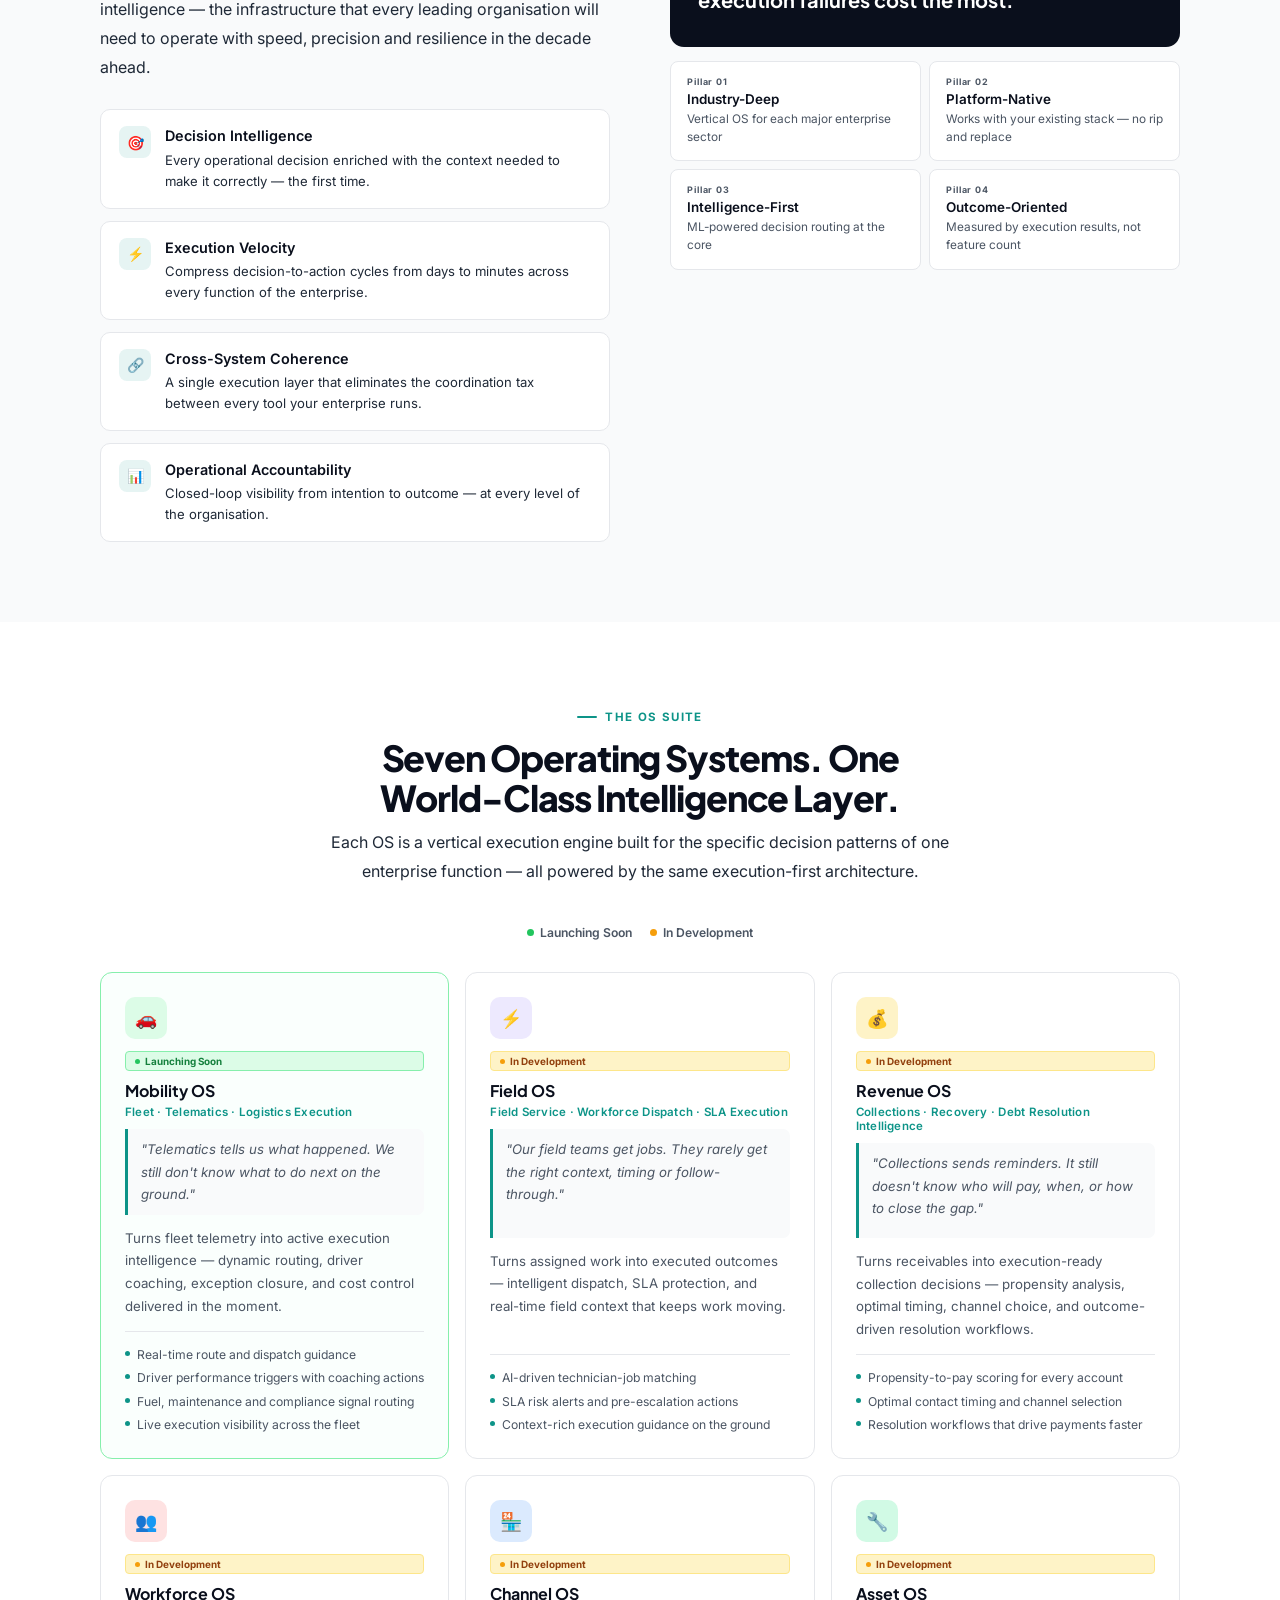
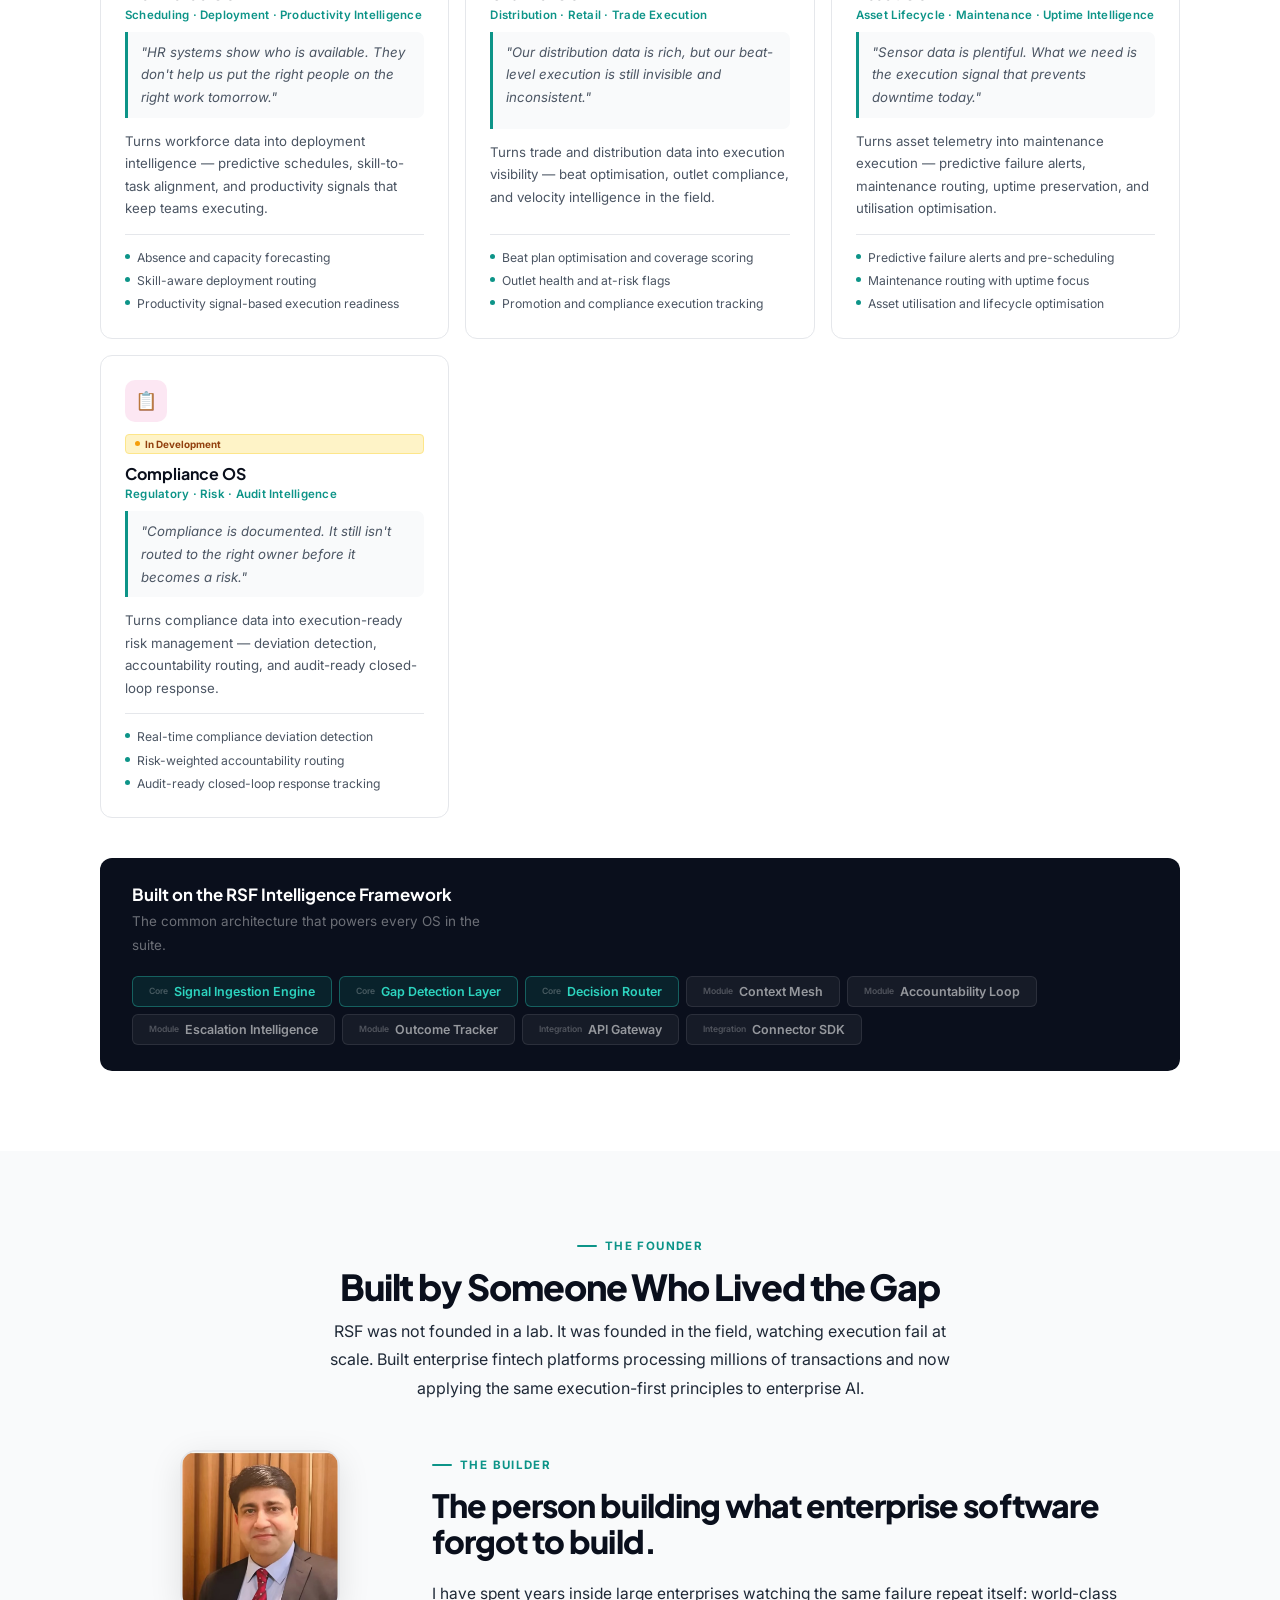
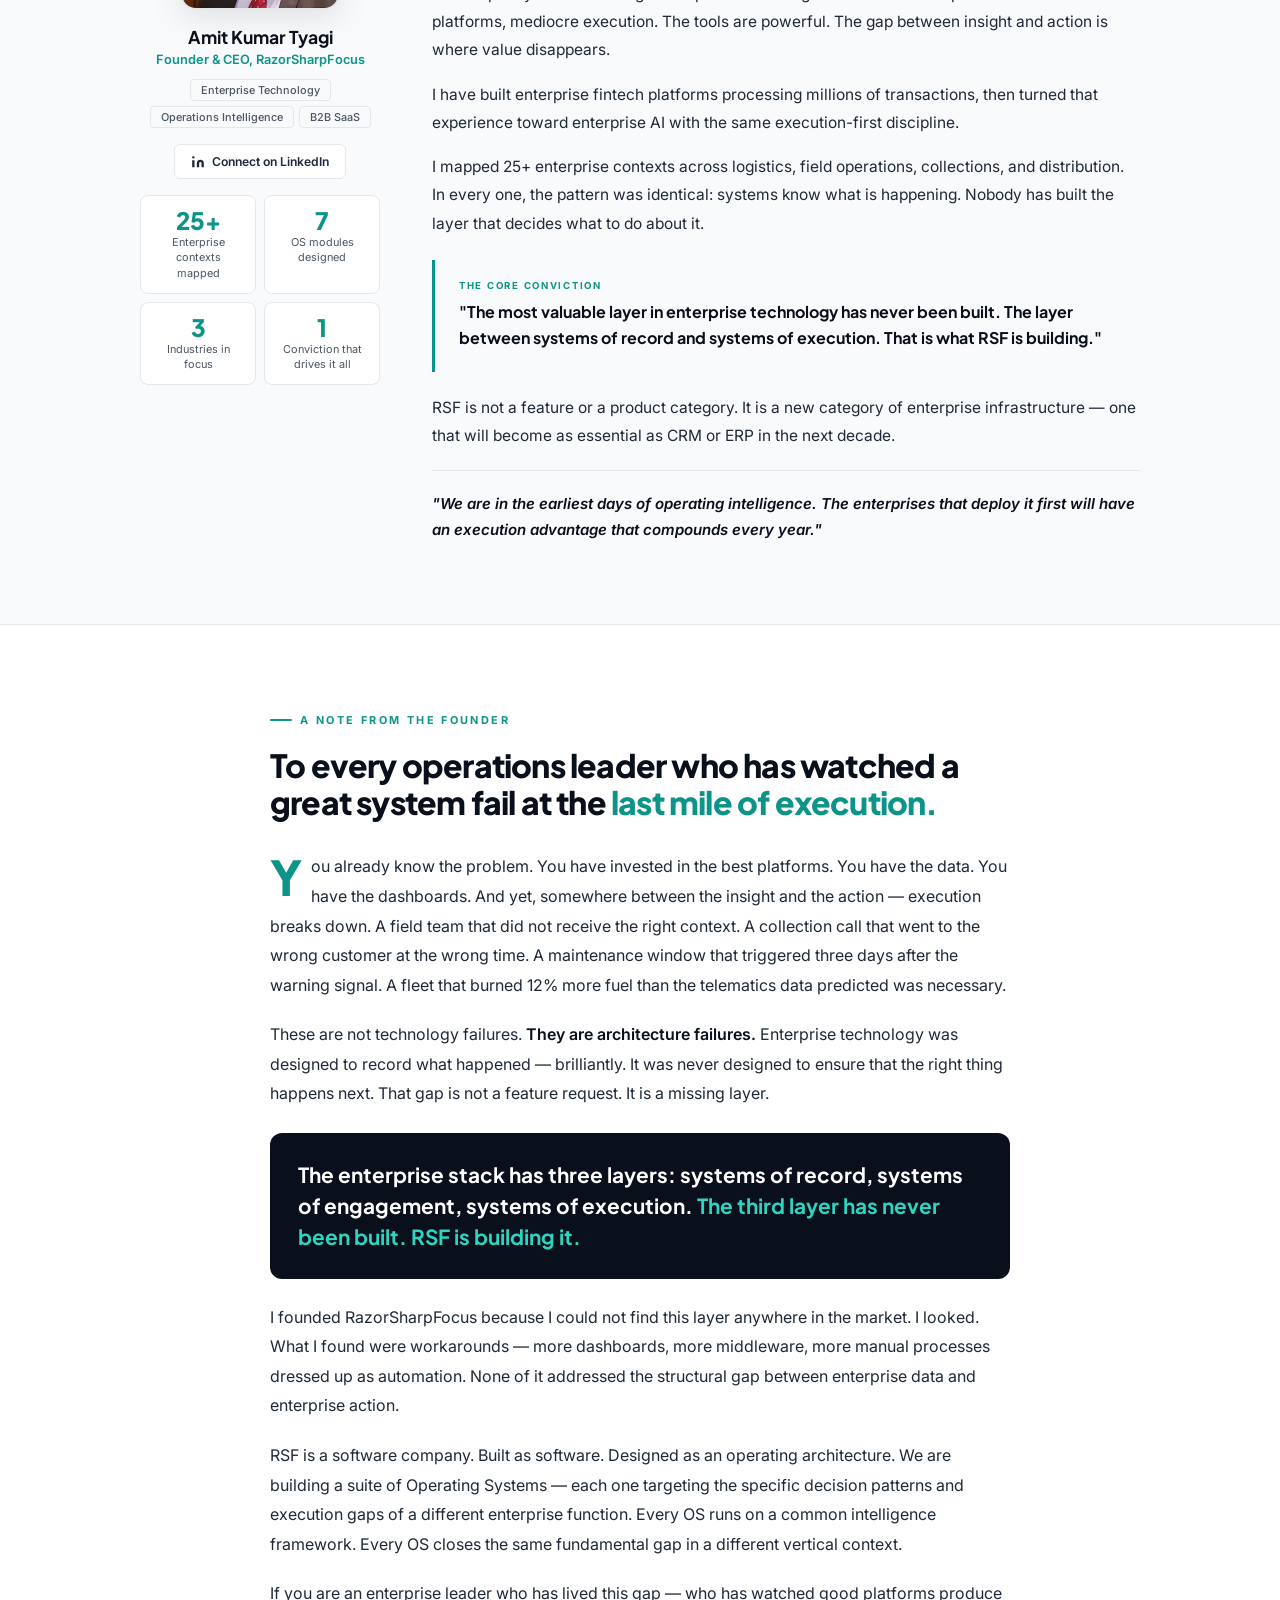
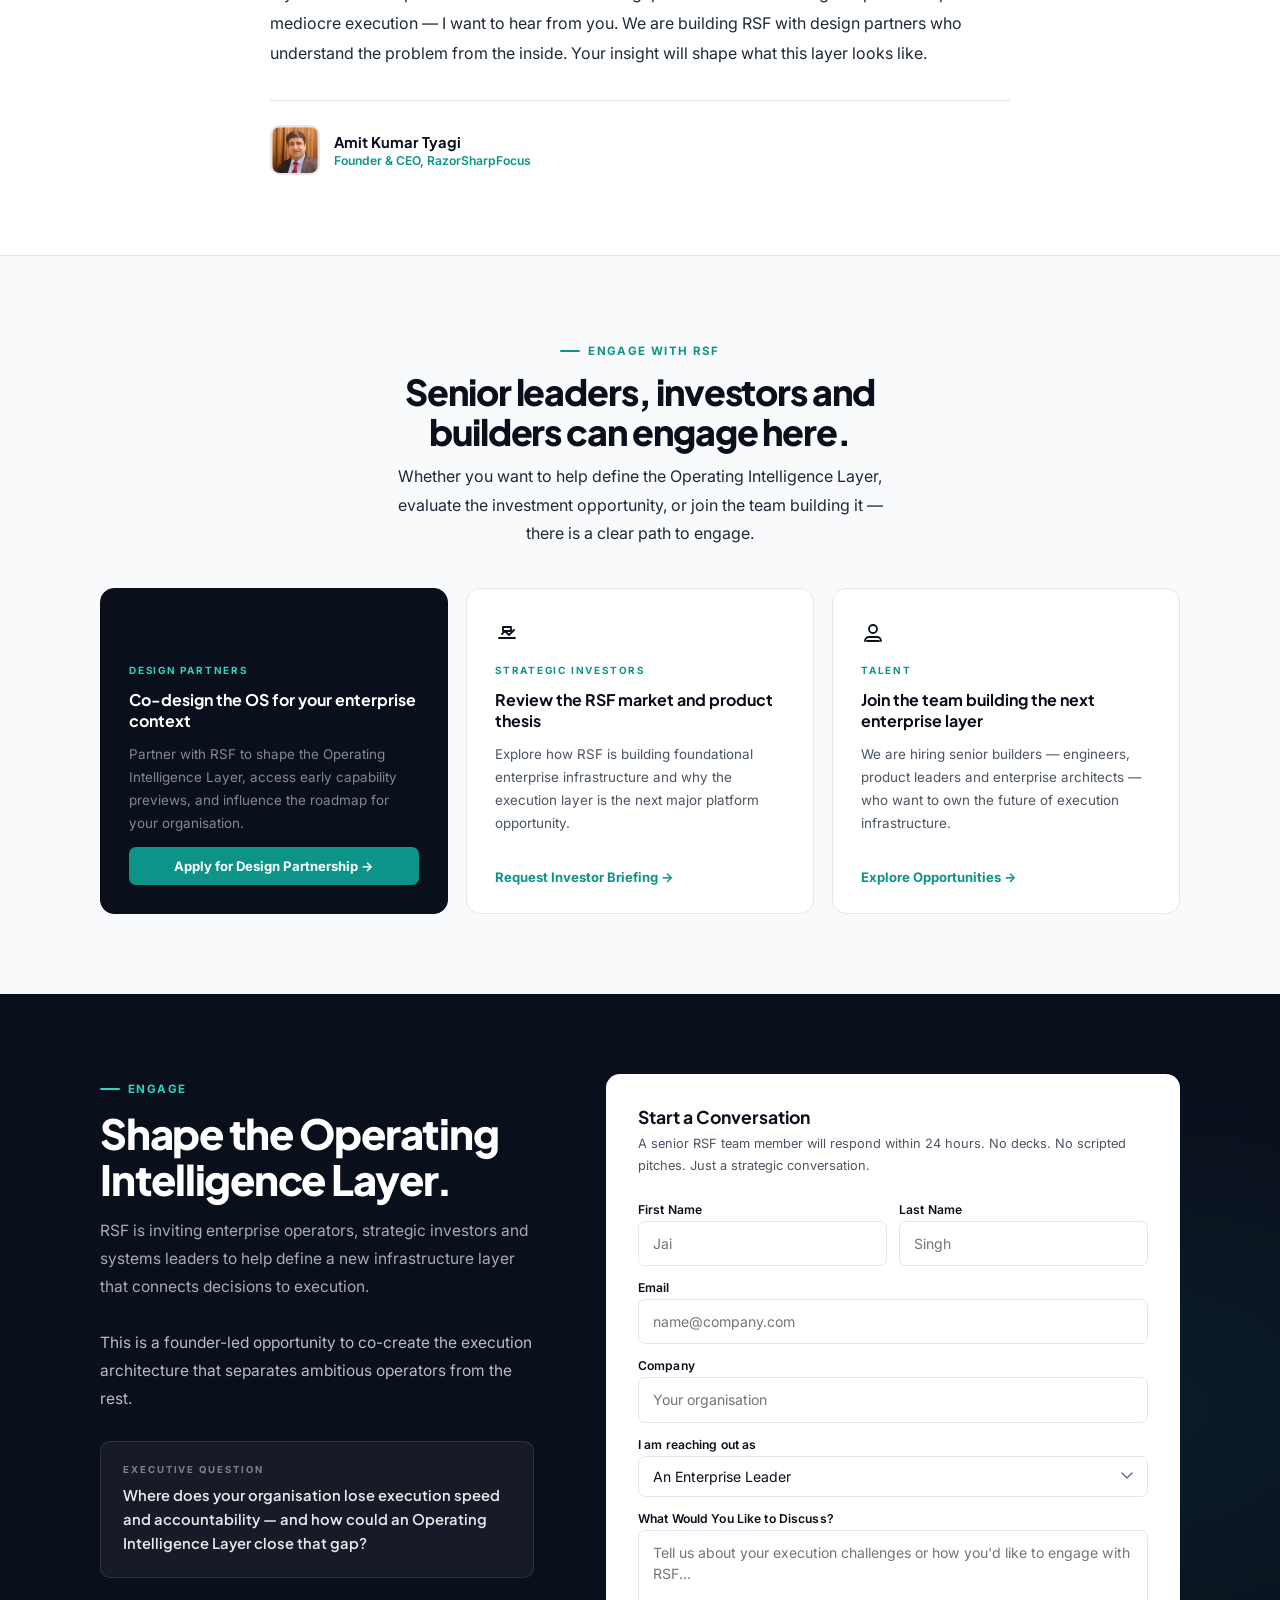
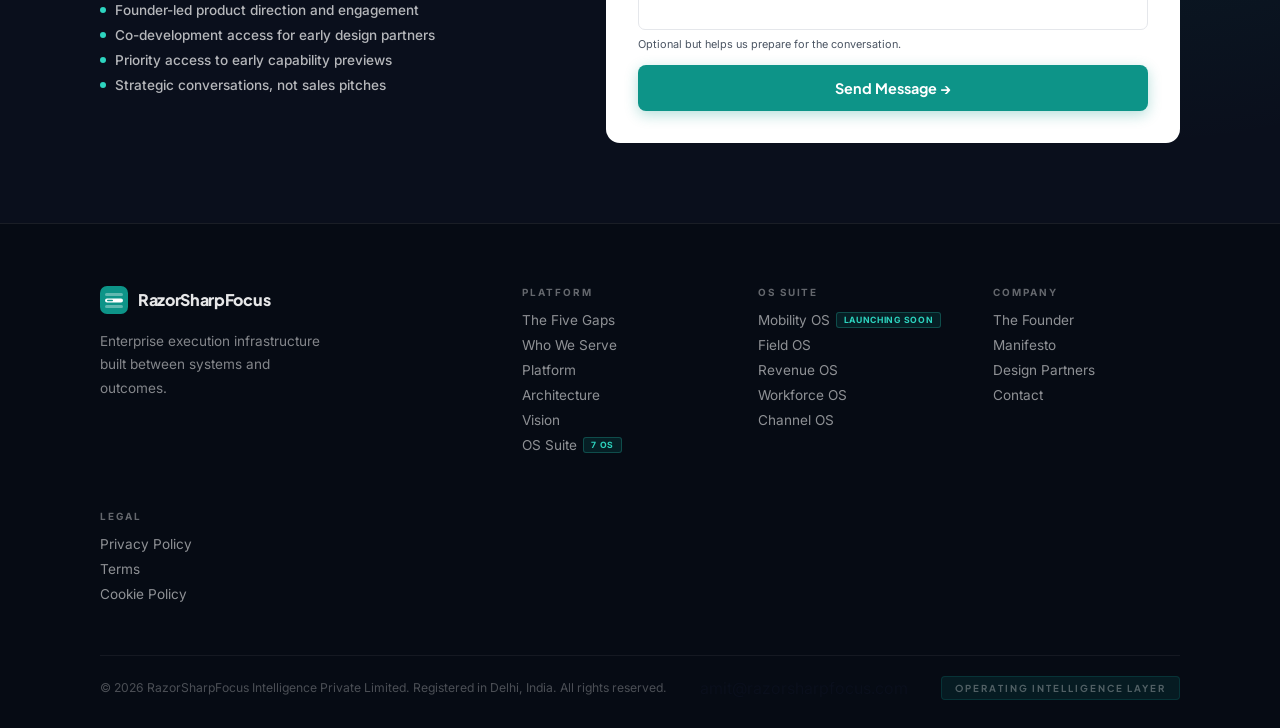
==== commit 4a0a2862: "Remove operator from contact dropdown; add footer email" ====
--- a/index.html
+++ b/index.html
@@ -1622,7 +1622,7 @@
               <div class="field">
                 <label>I am reaching out as</label>
                 <select aria-label="Role" name="role">
-                  <option>An Enterprise Leader / Operator</option>
+                  <option>An Enterprise Leader</option>
                   <option>An Investor</option>
                   <option>A Potential Team Member</option>
                   <option>A Technology Partner</option>
@@ -1694,6 +1694,7 @@
     </div>
     <div class="footer-bottom">
       <div class="fb-left">© 2026 RazorSharpFocus Intelligence Private Limited. Registered in Delhi, India. All rights reserved.</div>
+      <div class="fb-contact"><a href="mailto:amit@razorsharpfocus.com">amit@razorsharpfocus.com</a></div>
       <div class="fb-tag">Operating Intelligence Layer</div>
     </div>
   </div>
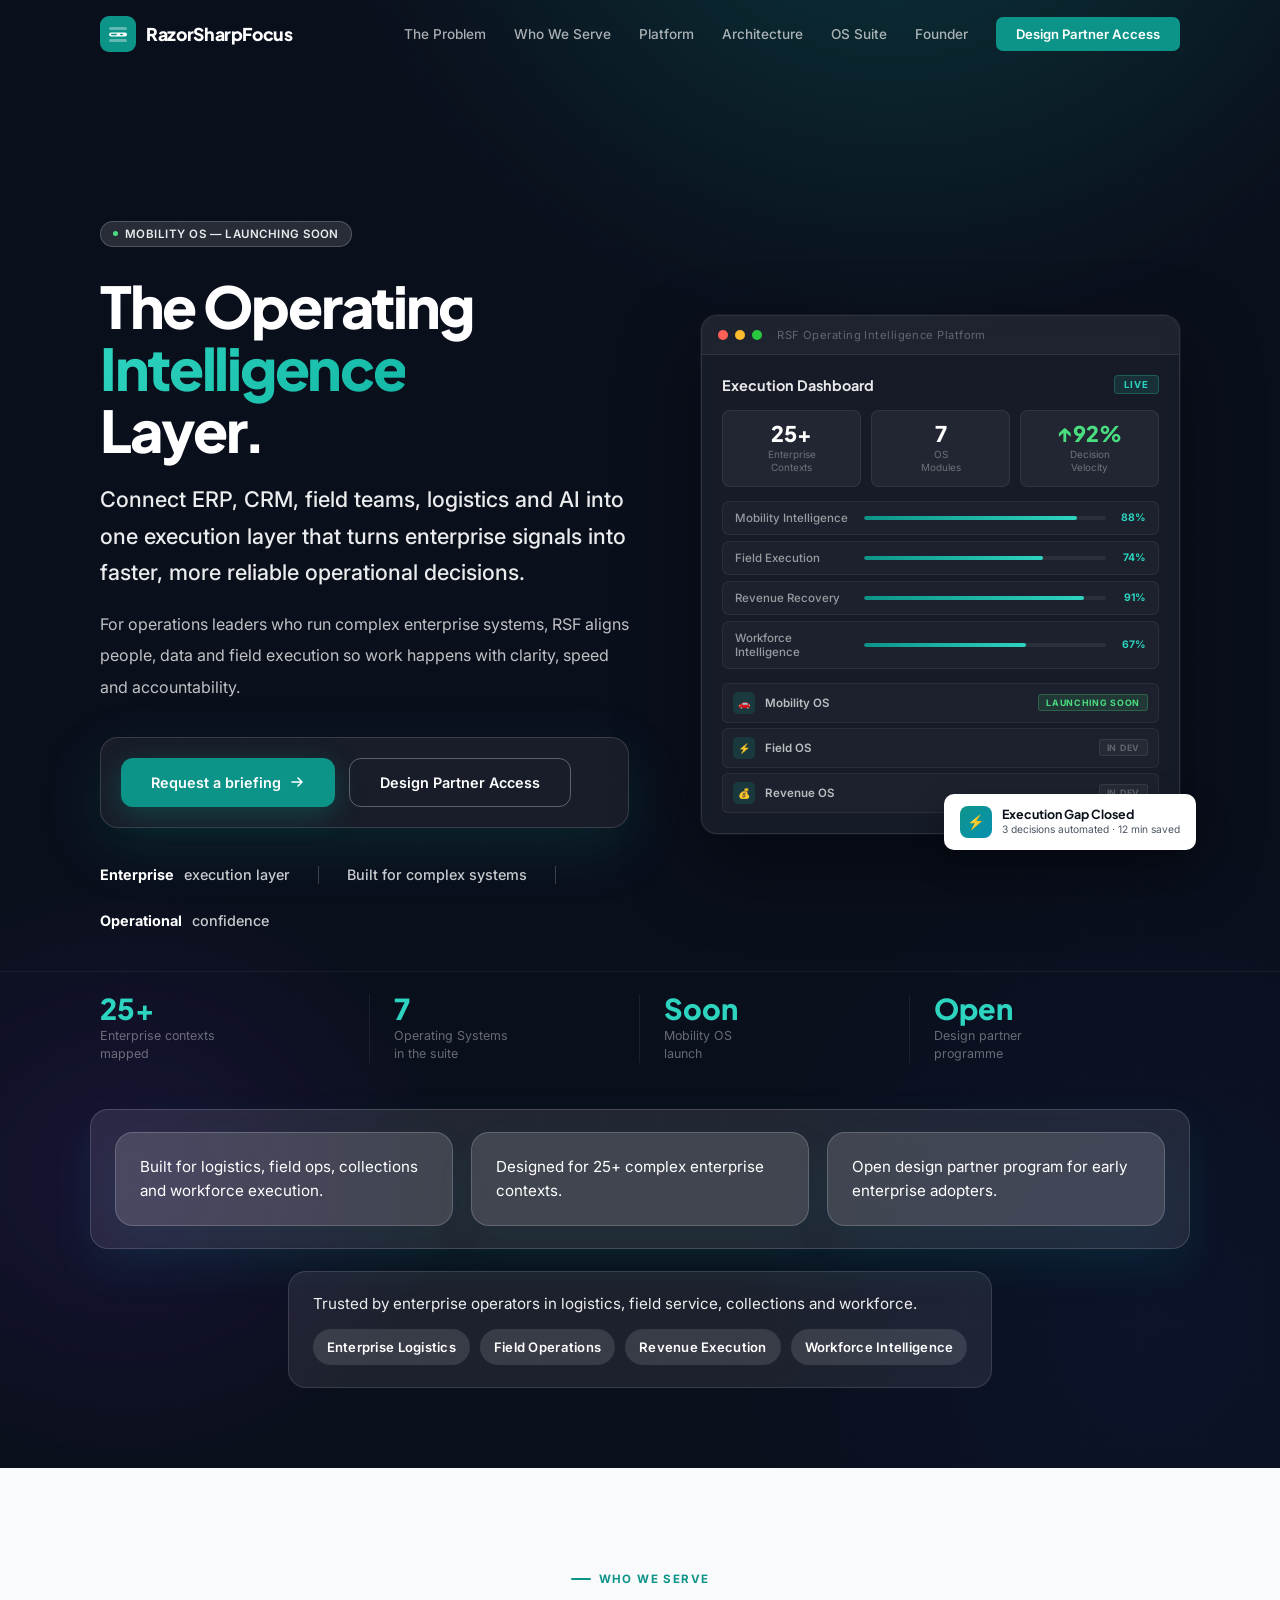
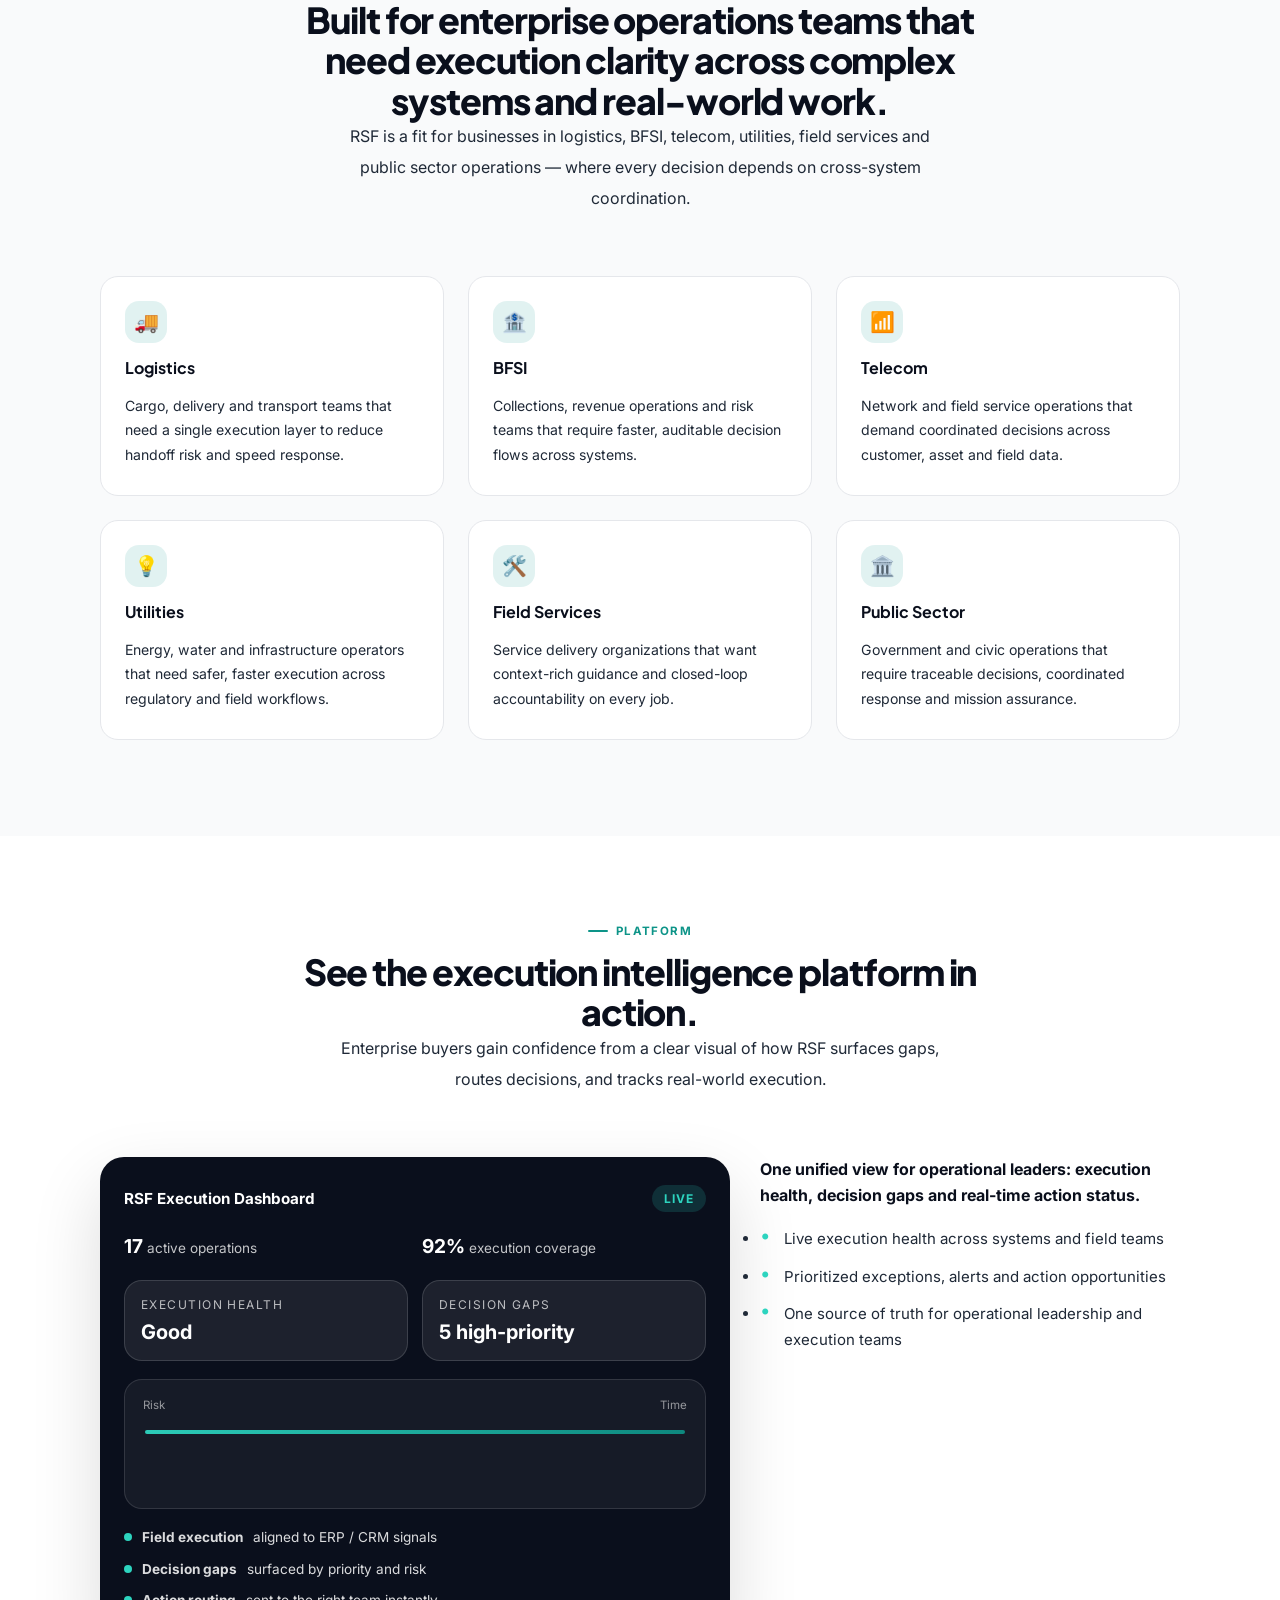
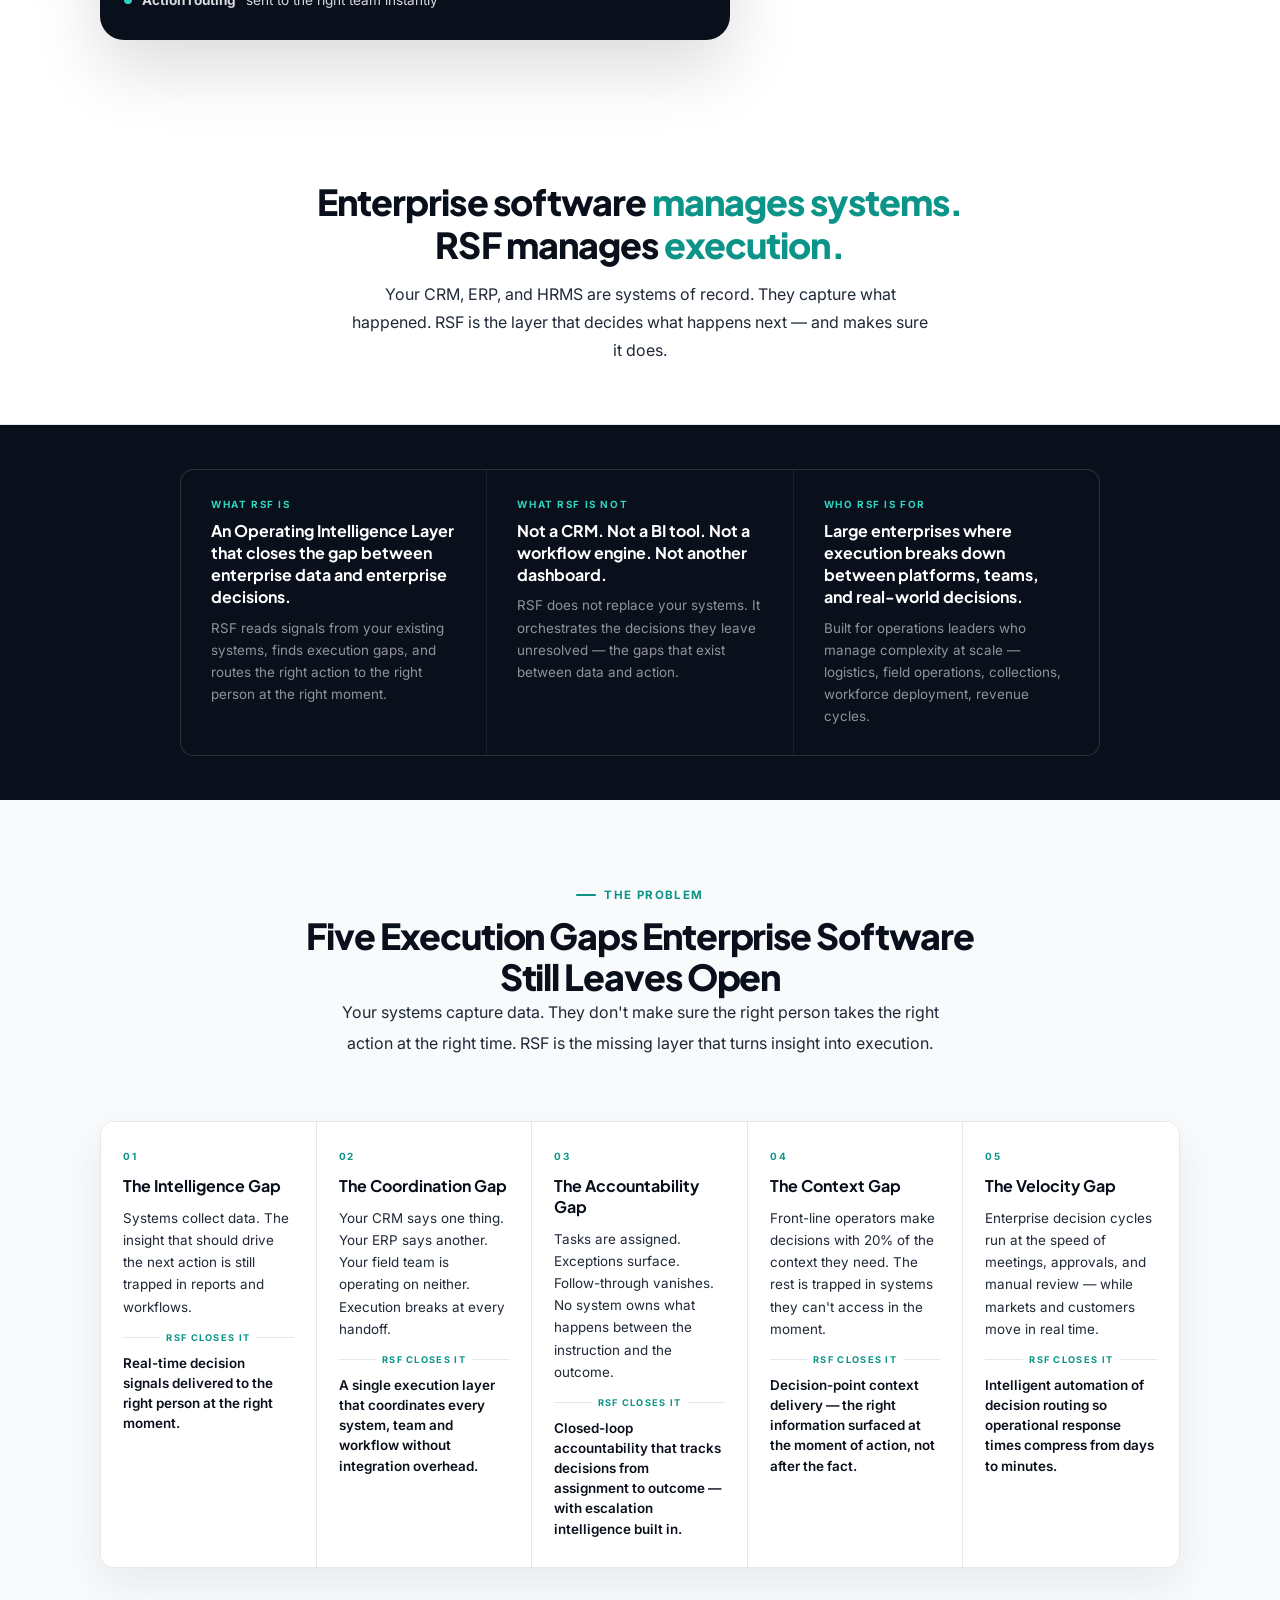
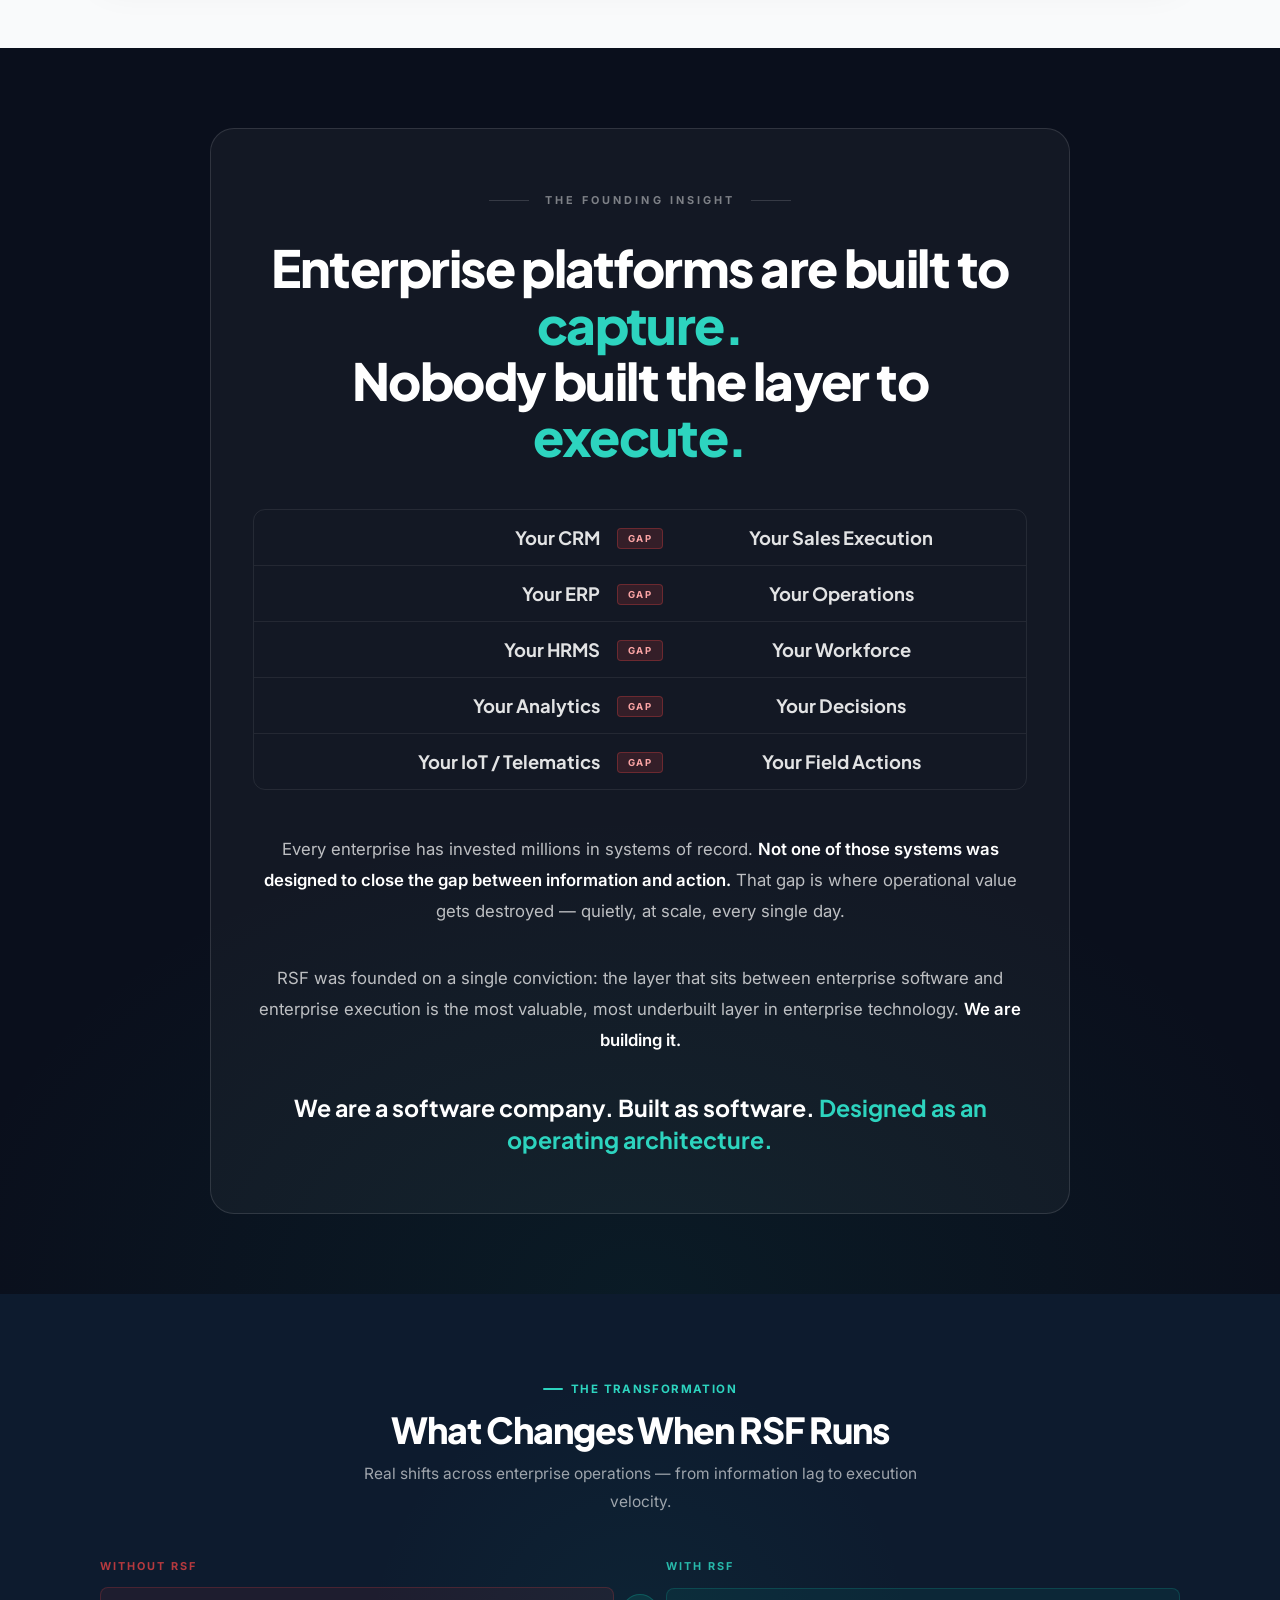
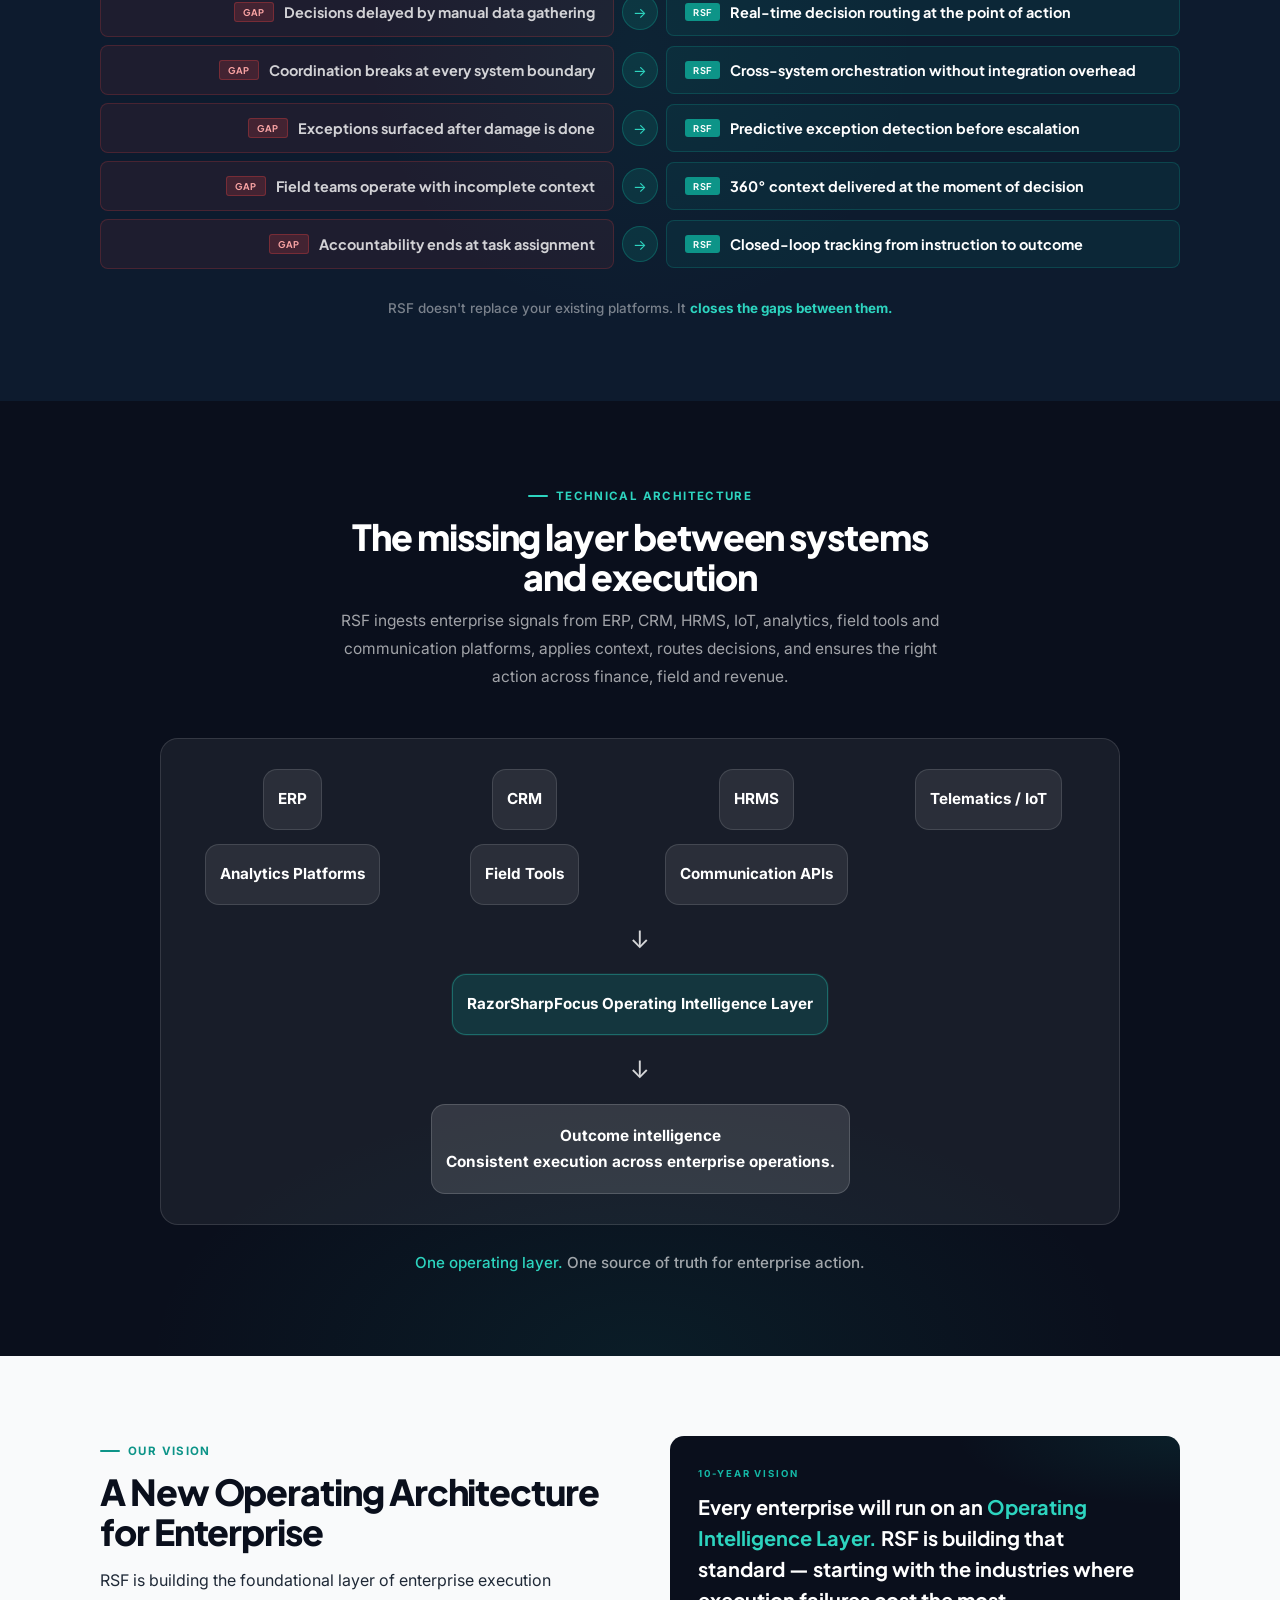
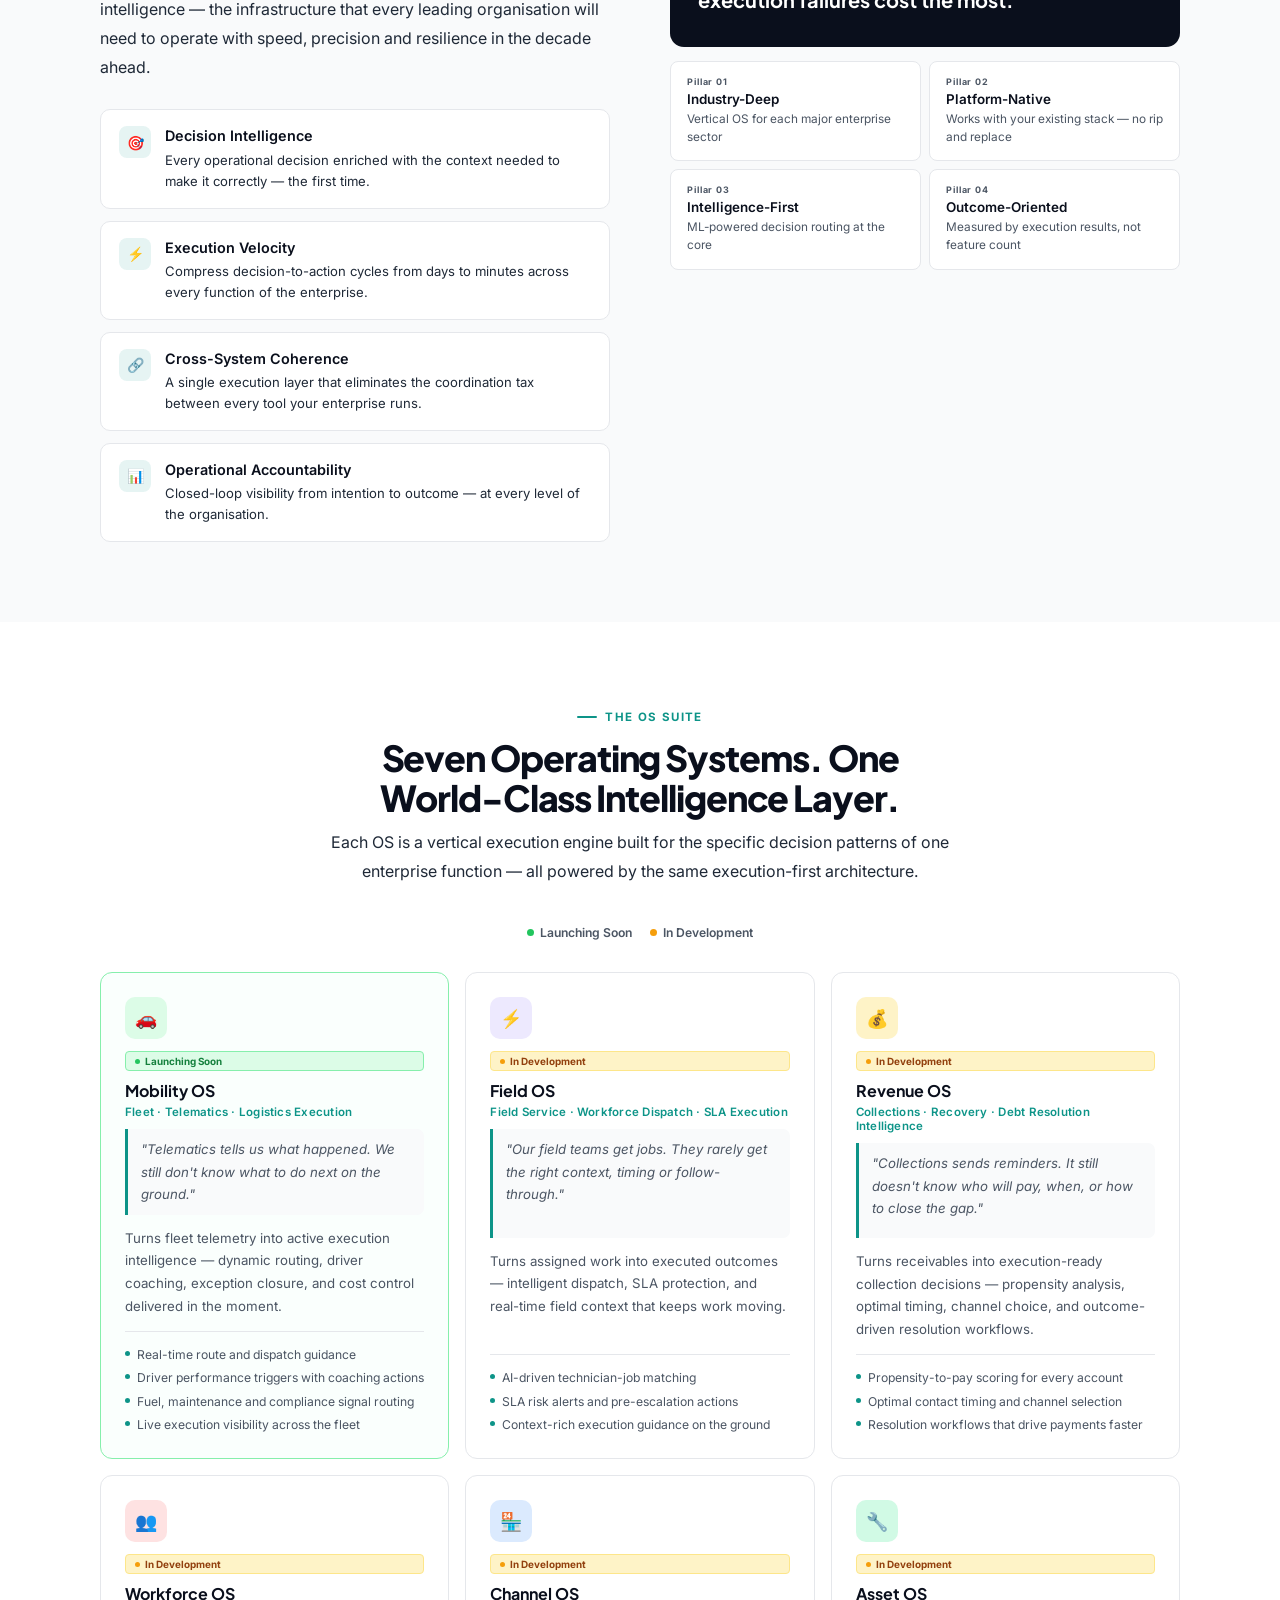
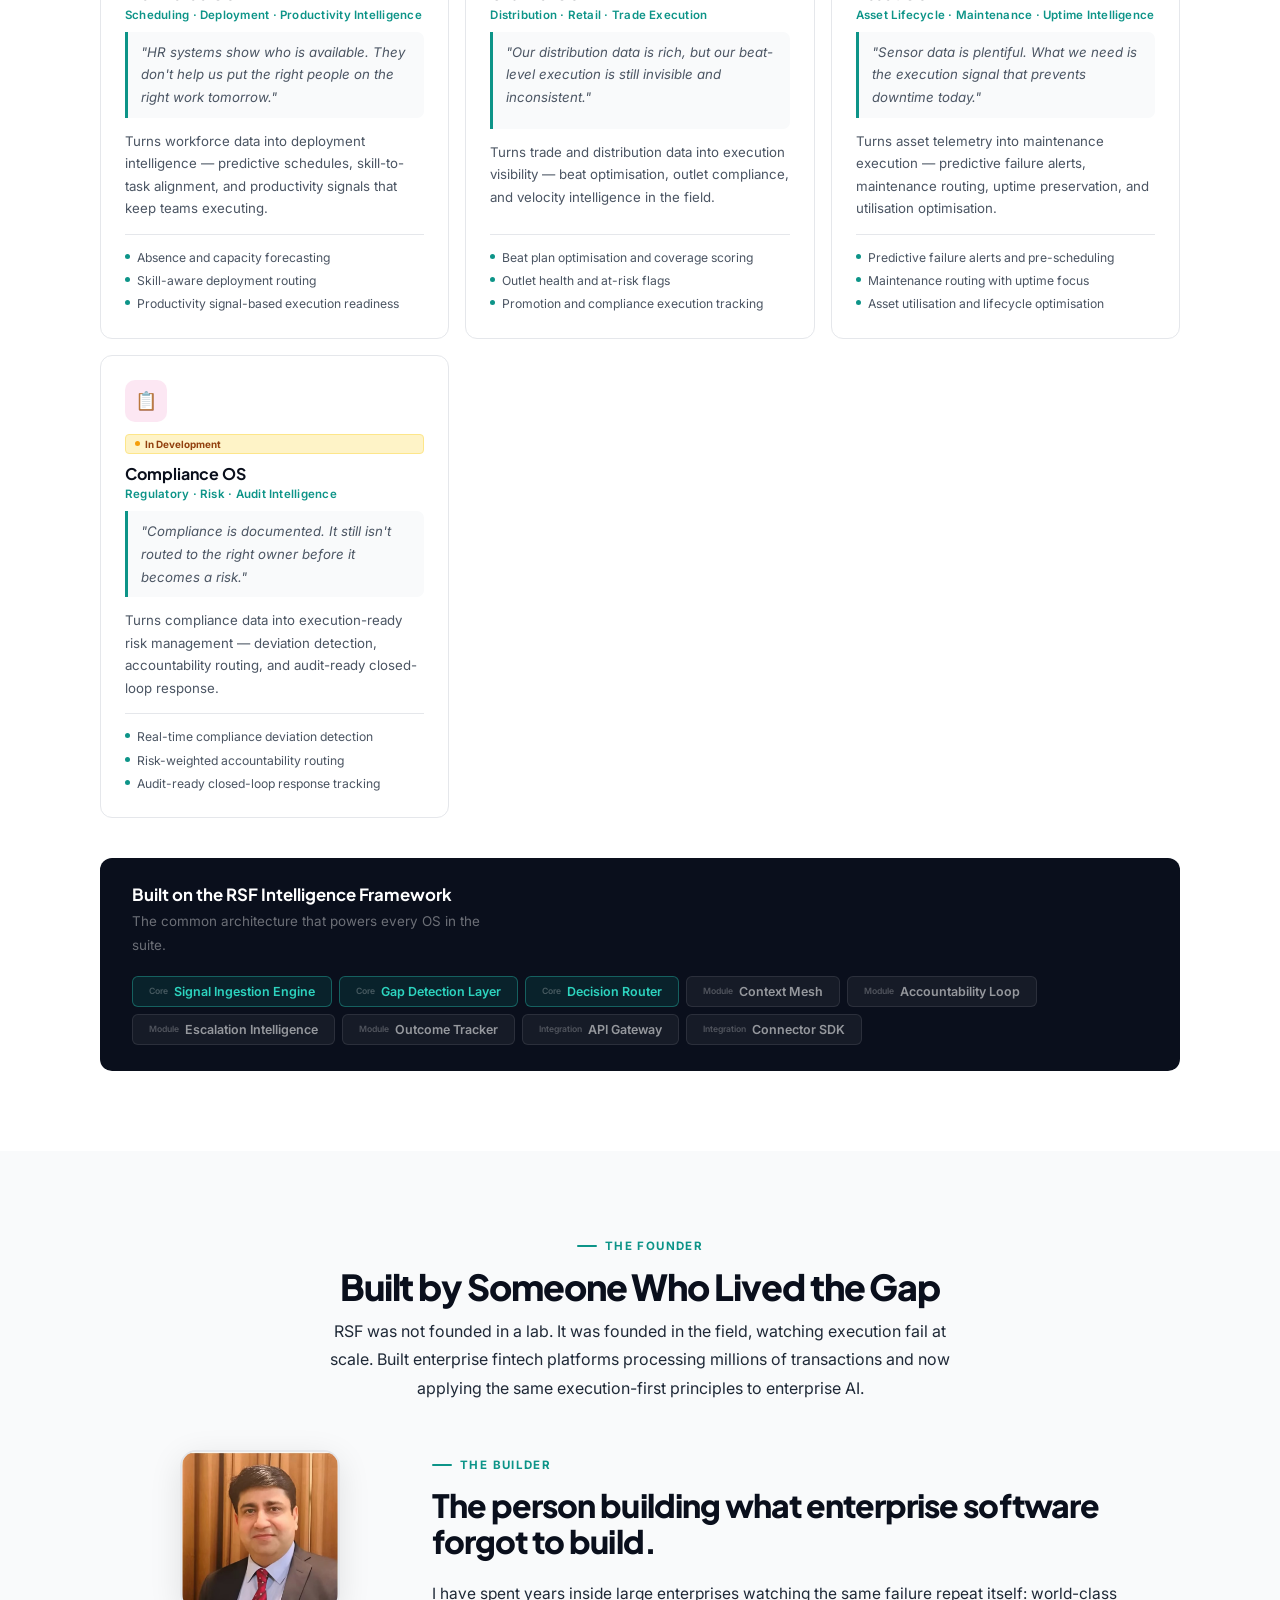
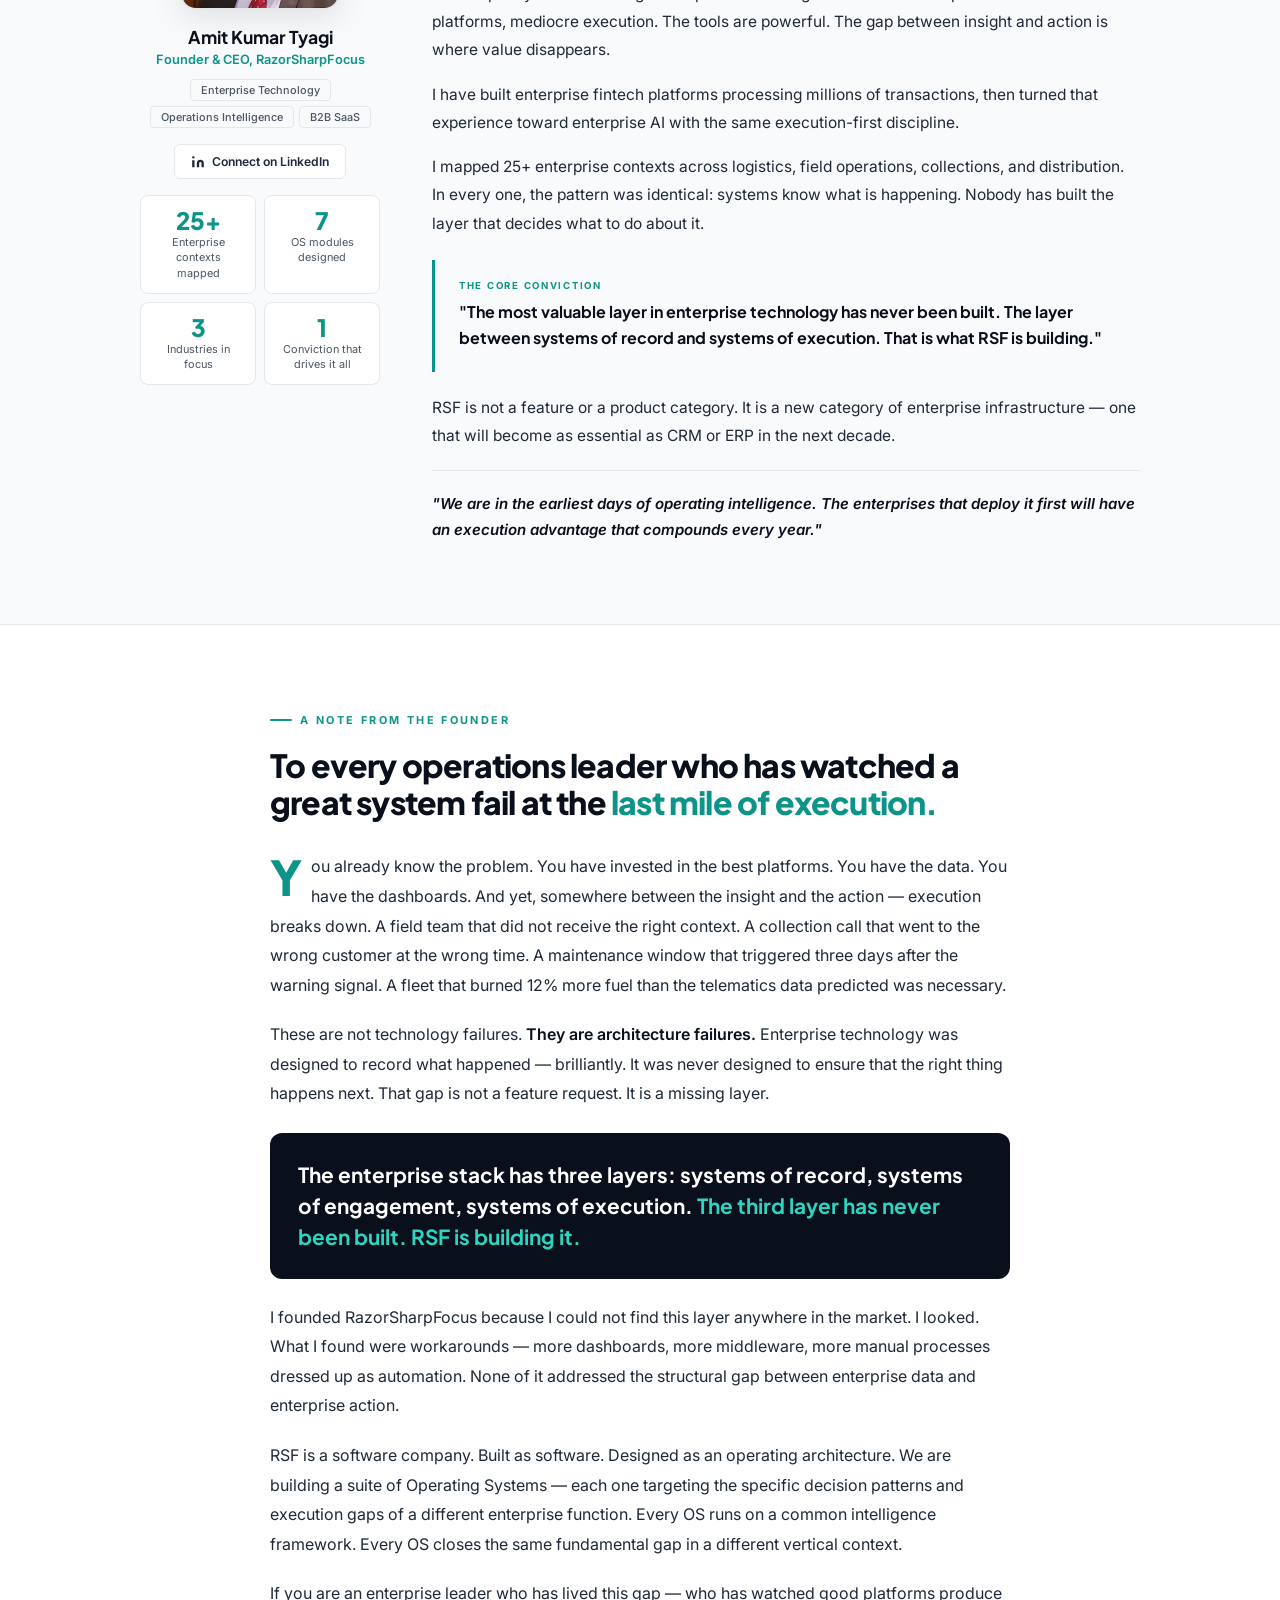
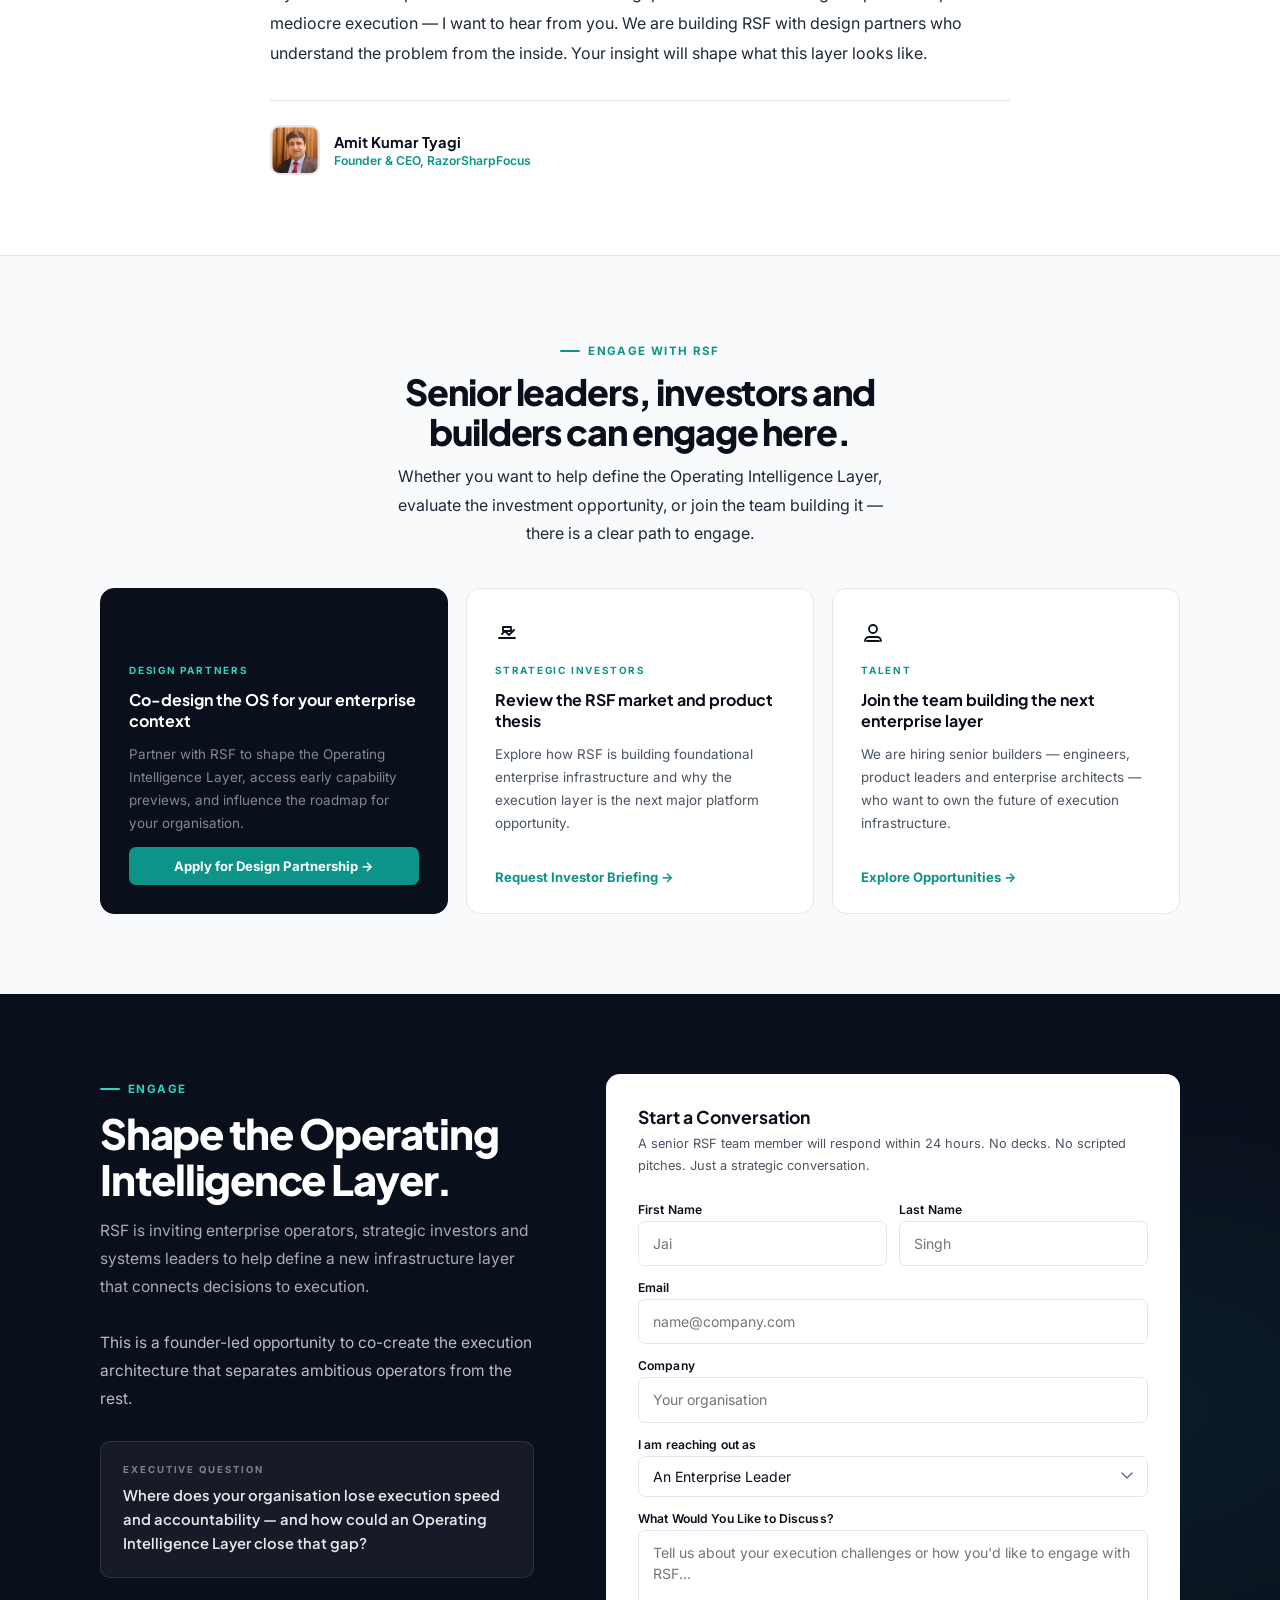
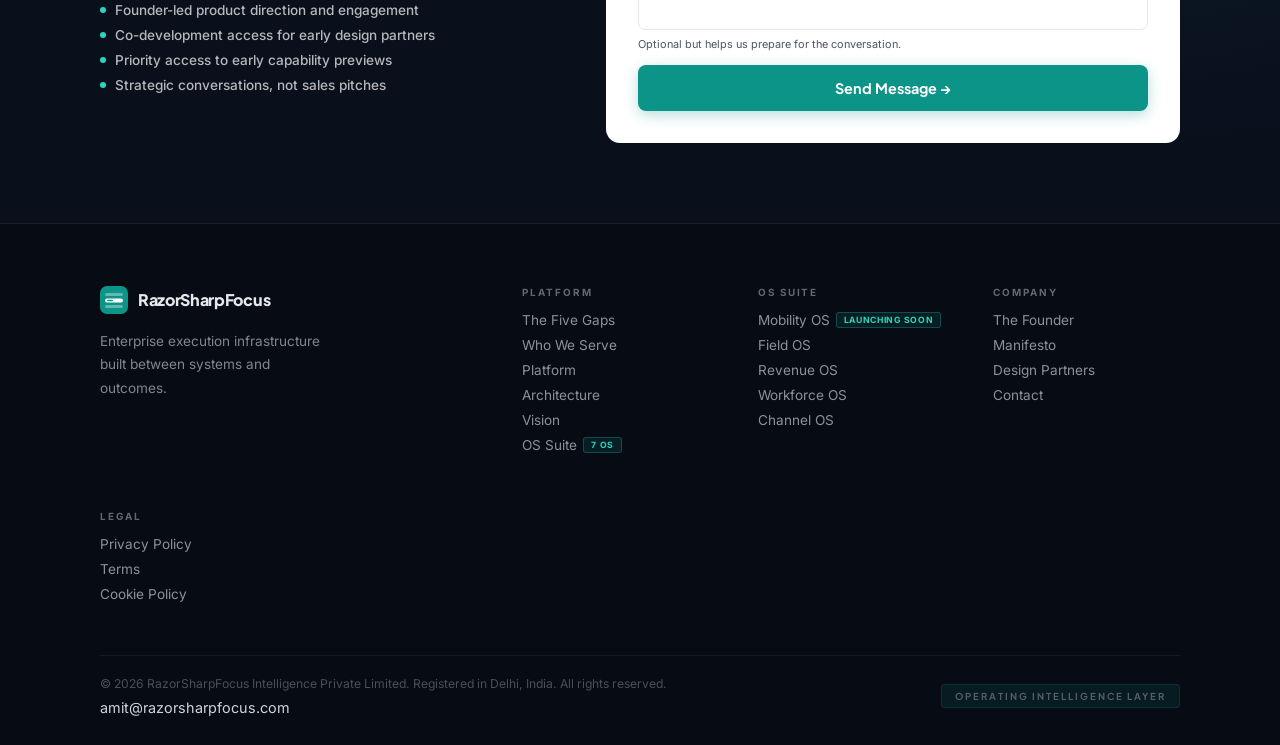
==== commit 6794c5f1: "Place footer email on its own line and style visibility" ====
--- a/index.html
+++ b/index.html
@@ -704,6 +704,10 @@
 .fg-badge{font-size:0.54rem;font-weight:700;text-transform:uppercase;letter-spacing:0.08em;color:var(--teal3);background:rgba(13,148,136,0.15);border:1px solid rgba(45,212,191,0.25);padding:2px 7px;border-radius:3px}
 .footer-bottom{display:flex;justify-content:space-between;align-items:center;flex-wrap:wrap;gap:10px;padding-top:20px;border-top:1px solid rgba(255,255,255,0.06)}
 .fb-left{font-size:0.76rem;color:rgba(255,255,255,0.28)}
+
+.fb-left-block{display:flex;flex-direction:column;gap:6px}
+.fb-contact a{color:rgba(255,255,255,0.82);font-size:0.9rem;text-decoration:none}
+.fb-contact a:hover{text-decoration:underline}
 .fb-tag{font-family:var(--fh);font-size:0.6rem;font-weight:700;text-transform:uppercase;letter-spacing:0.2em;color:rgba(255,255,255,0.3);background:rgba(13,148,136,0.12);border:1px solid rgba(13,148,136,0.2);padding:5px 13px;border-radius:4px}
 
 /* ════════════════════════════════
@@ -1693,8 +1697,10 @@
       </div>
     </div>
     <div class="footer-bottom">
-      <div class="fb-left">© 2026 RazorSharpFocus Intelligence Private Limited. Registered in Delhi, India. All rights reserved.</div>
-      <div class="fb-contact"><a href="mailto:amit@razorsharpfocus.com">amit@razorsharpfocus.com</a></div>
+      <div class="fb-left-block">
+        <div class="fb-left">© 2026 RazorSharpFocus Intelligence Private Limited. Registered in Delhi, India. All rights reserved.</div>
+        <div class="fb-contact"><a href="mailto:amit@razorsharpfocus.com">amit@razorsharpfocus.com</a></div>
+      </div>
       <div class="fb-tag">Operating Intelligence Layer</div>
     </div>
   </div>
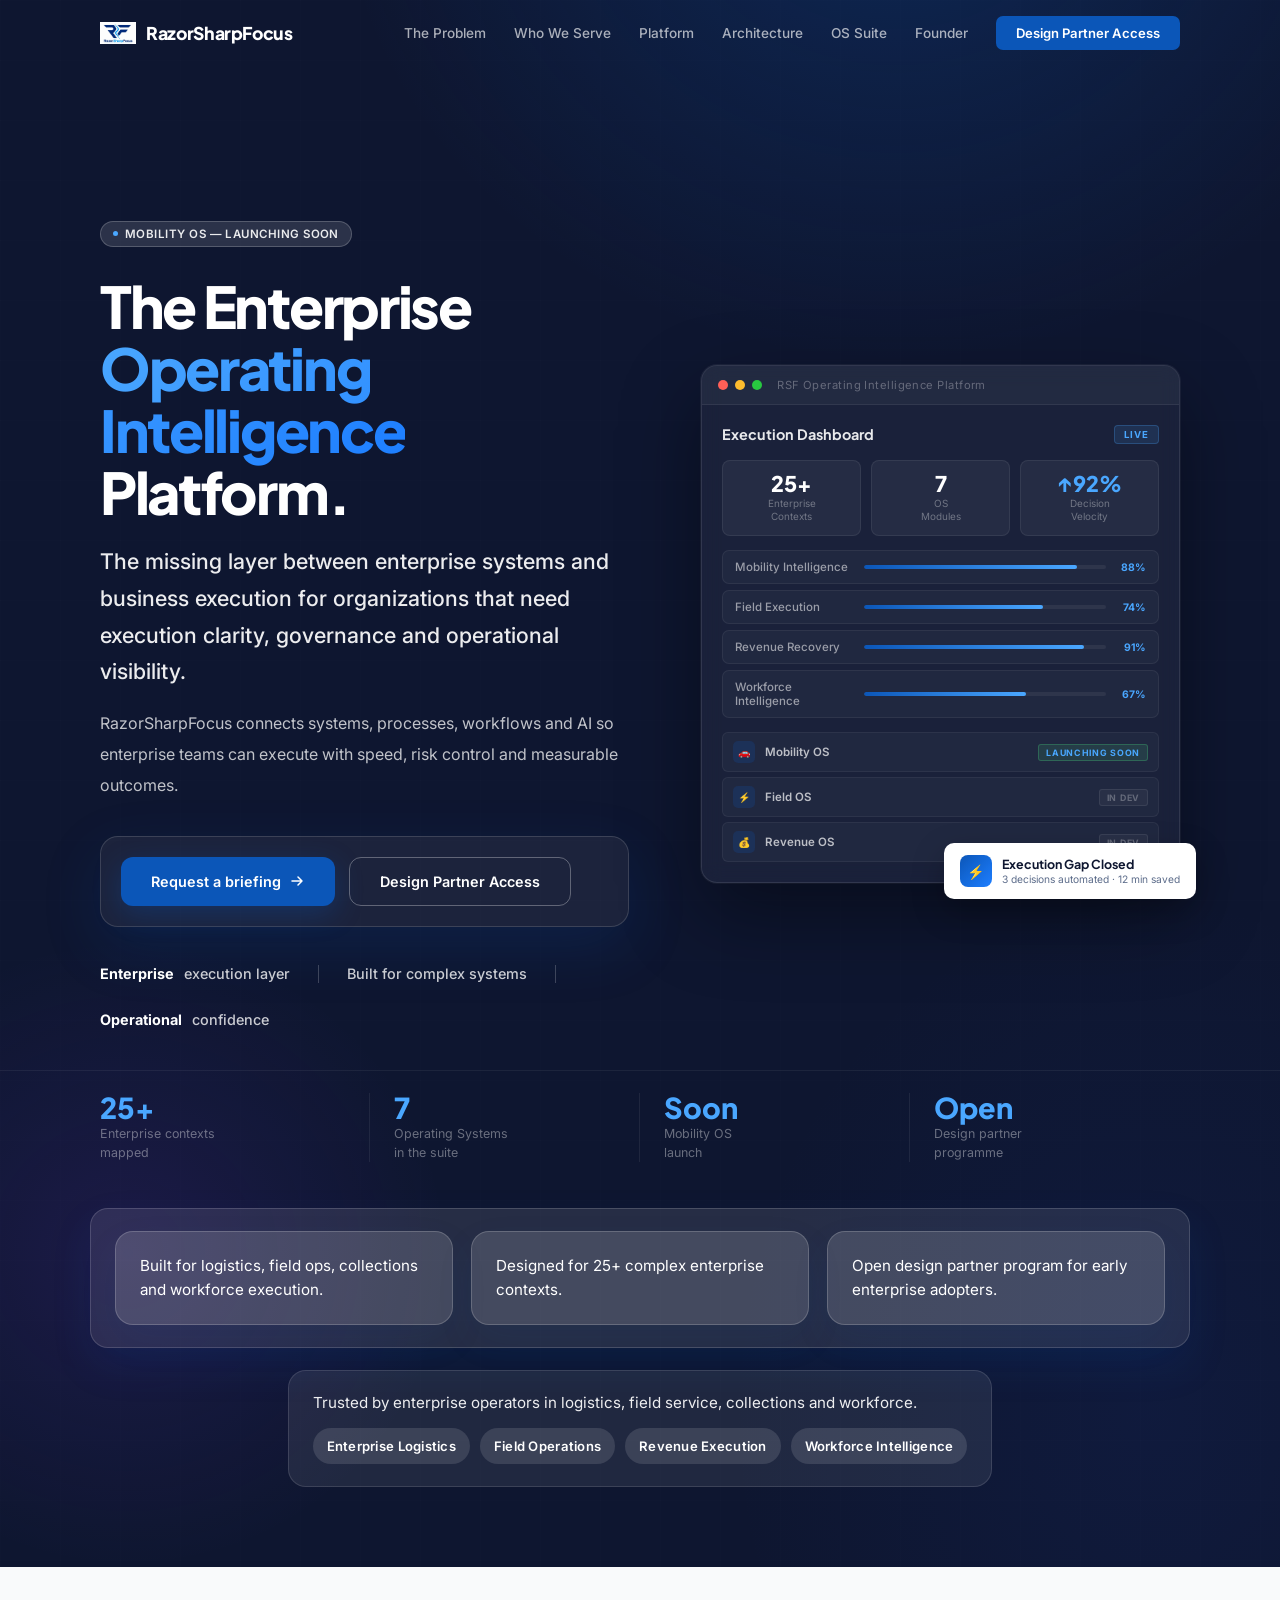
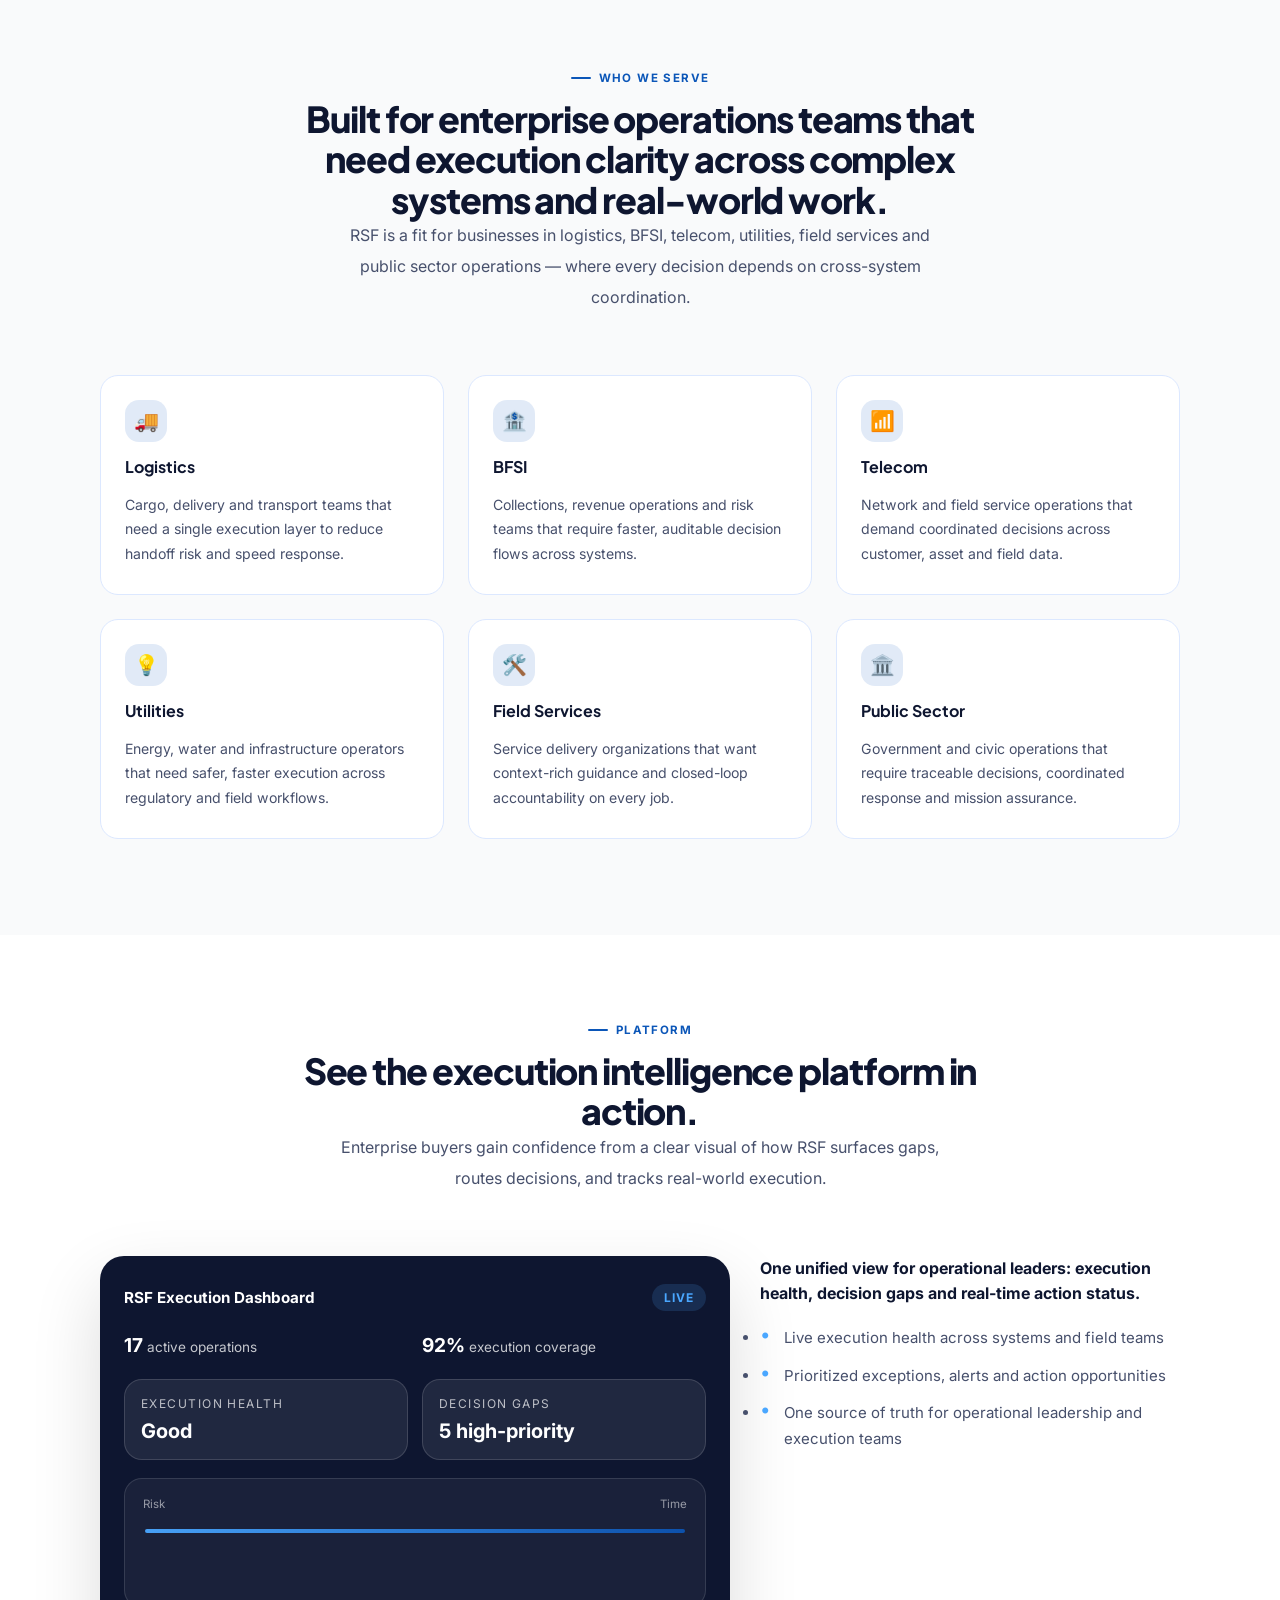
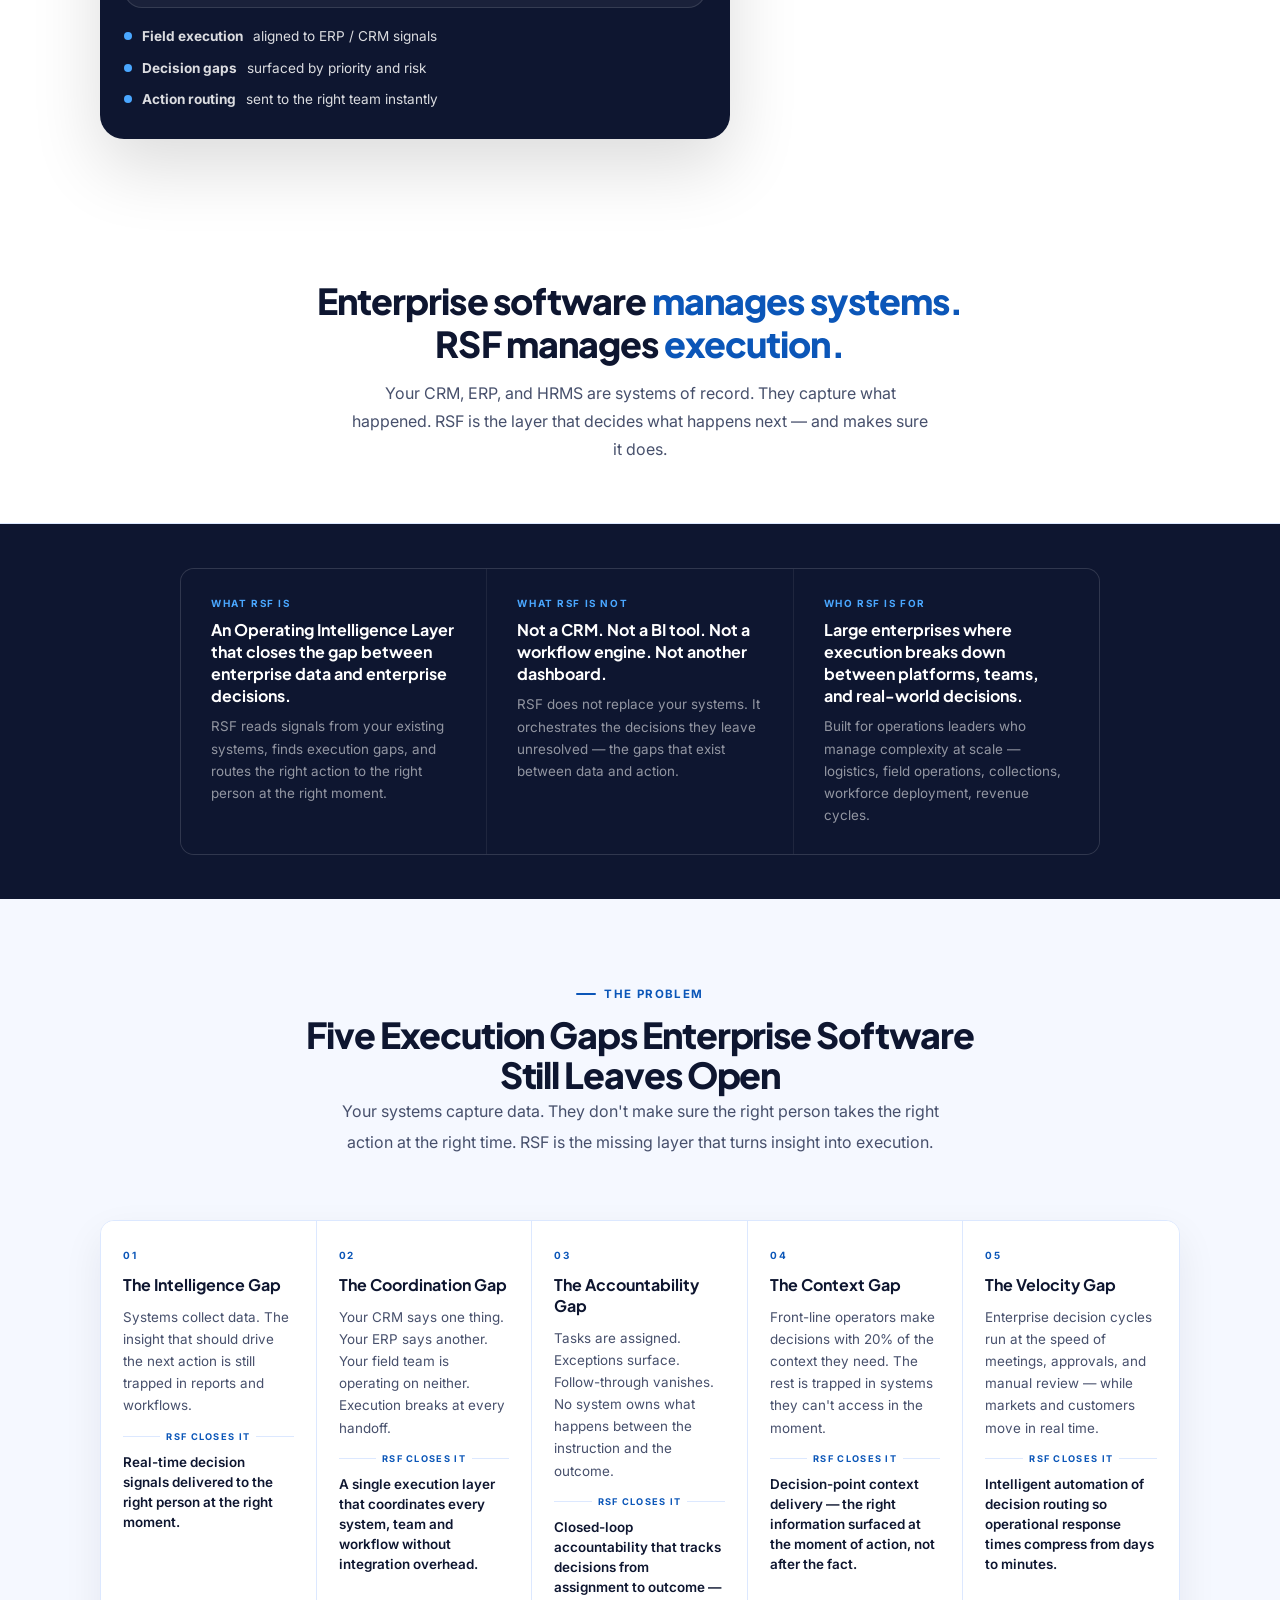
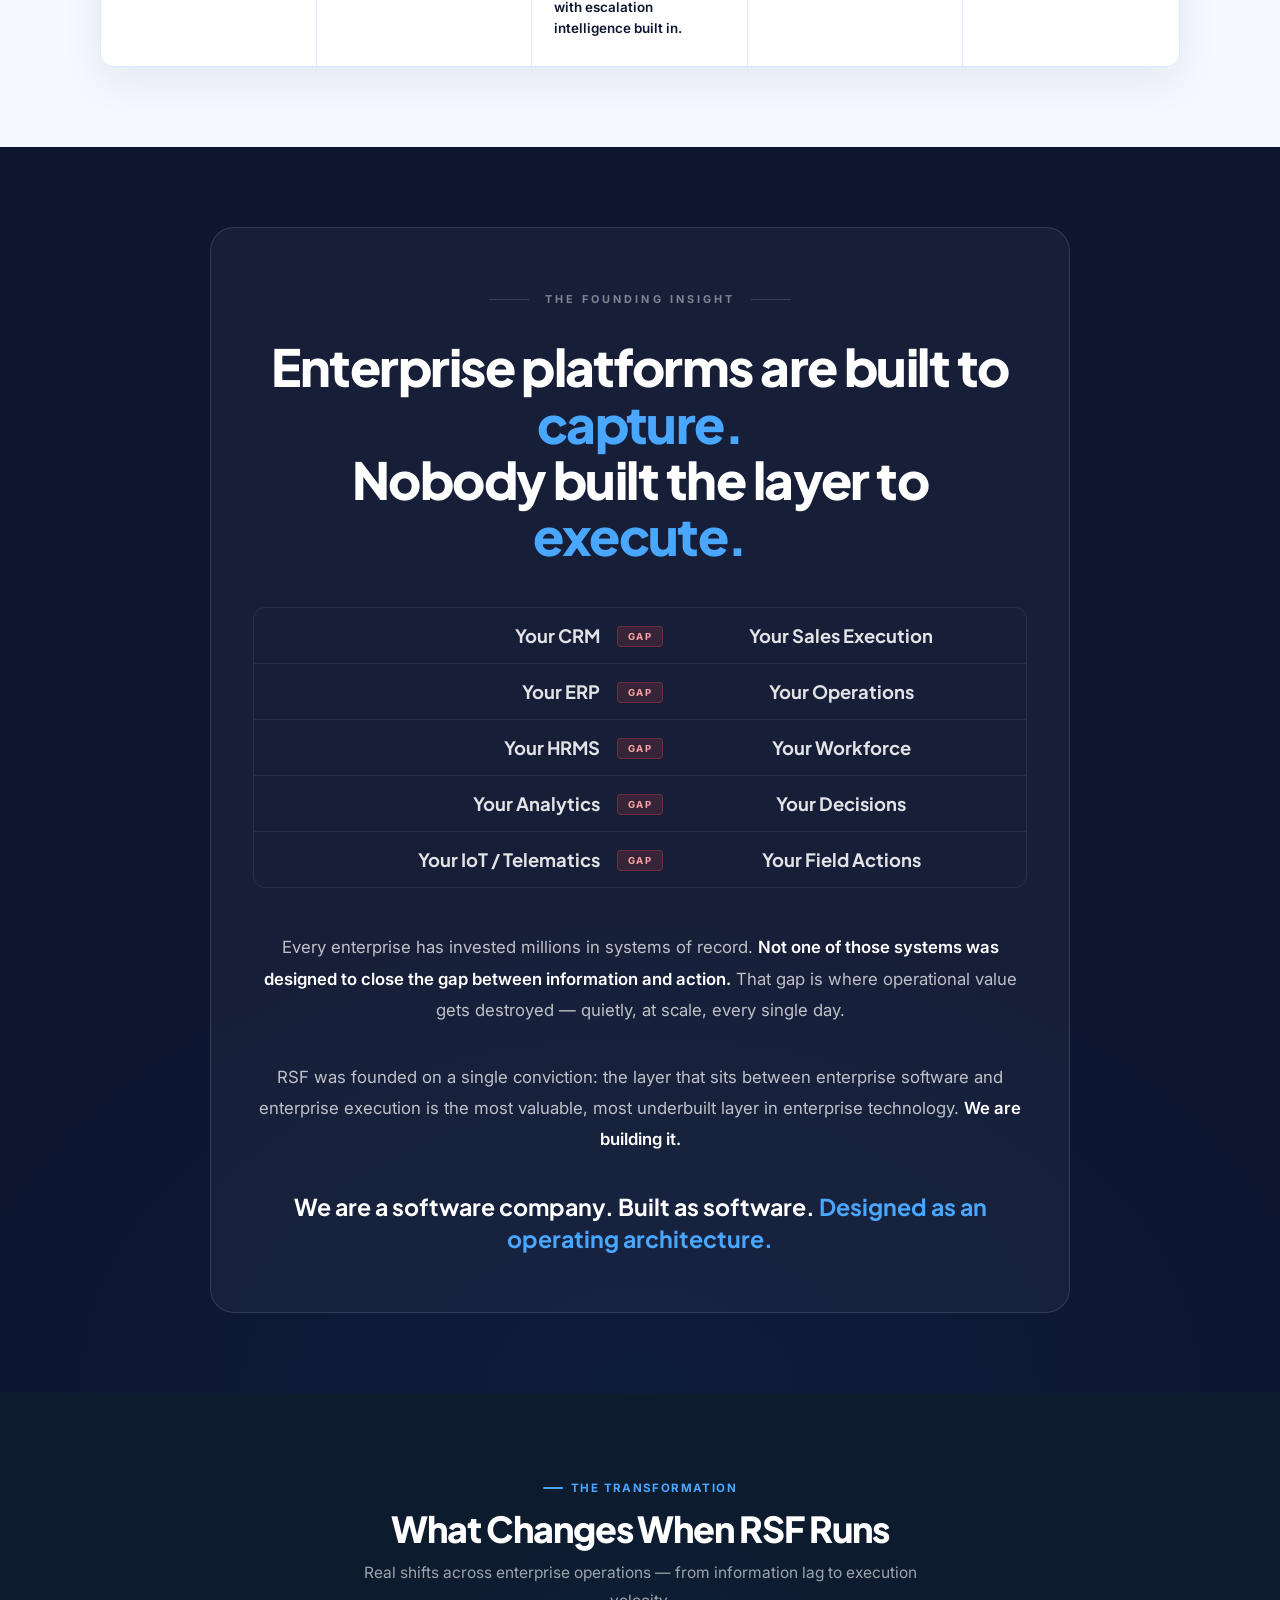
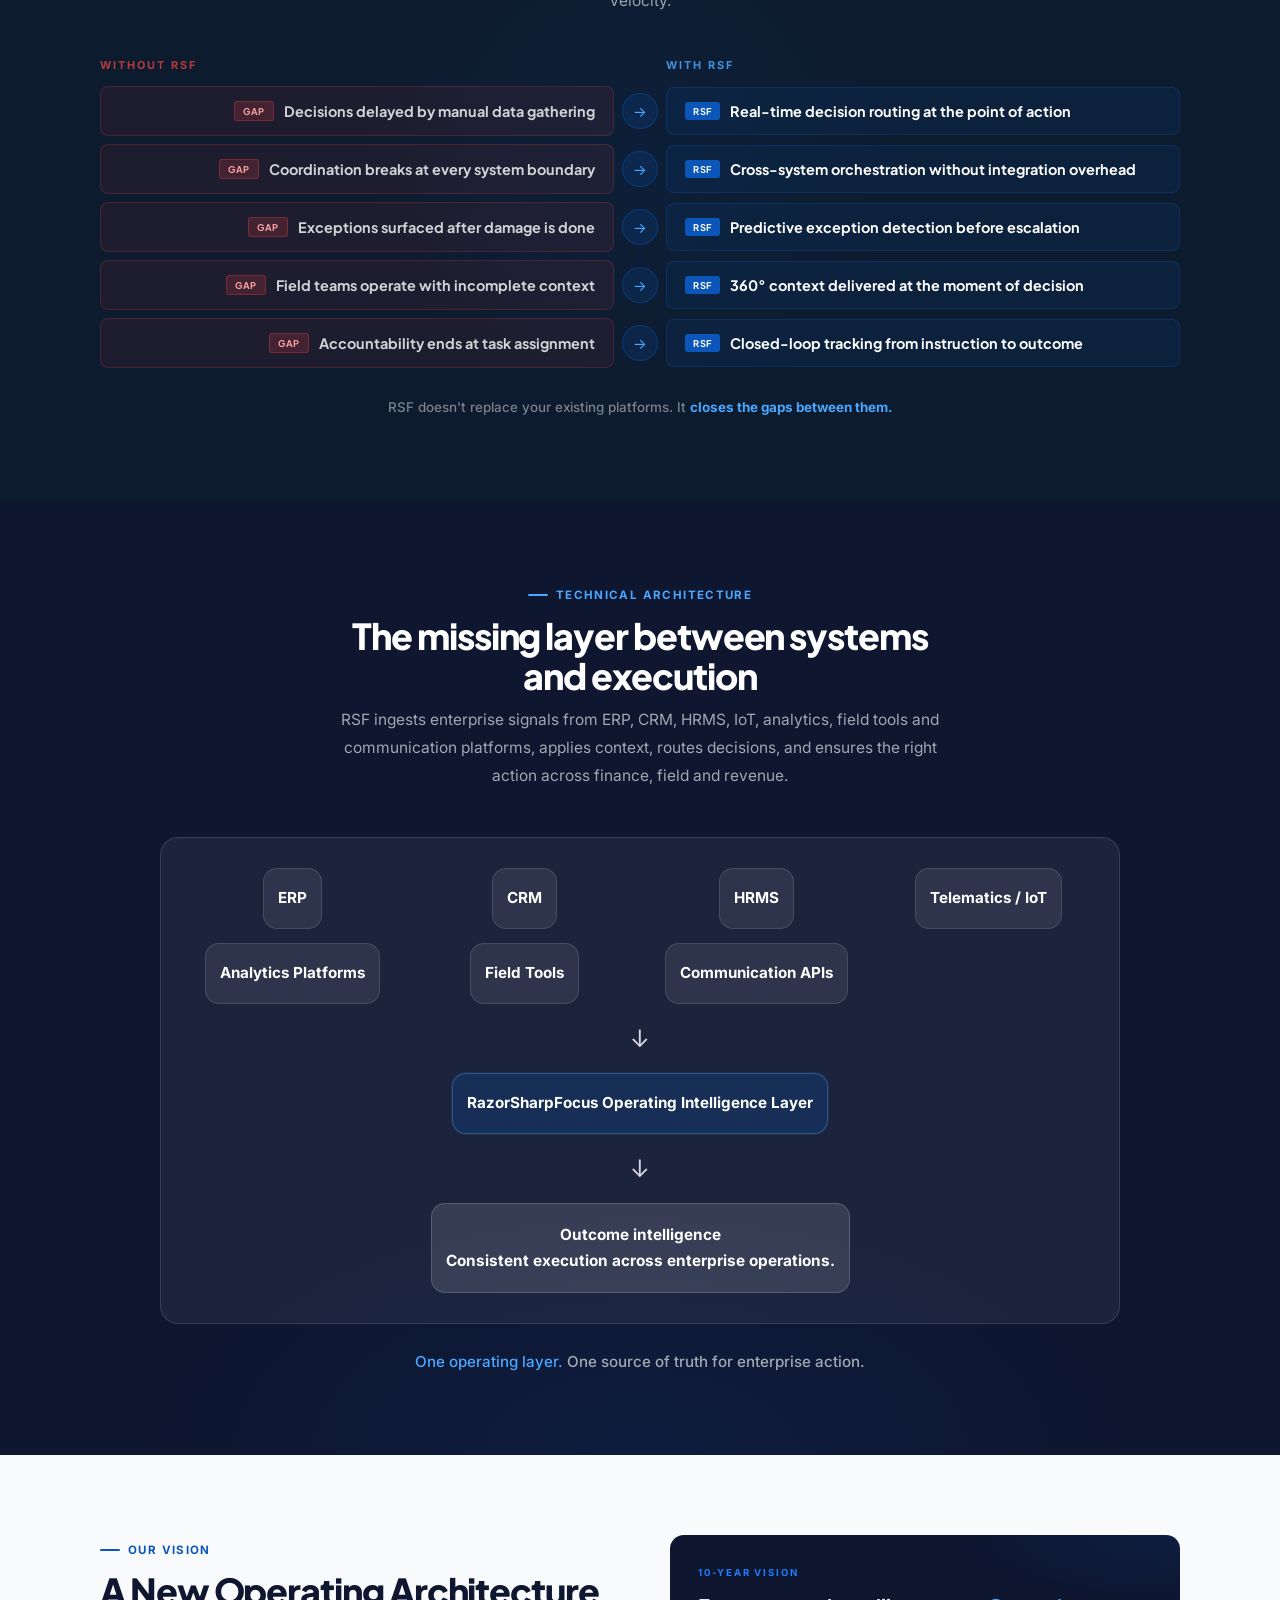
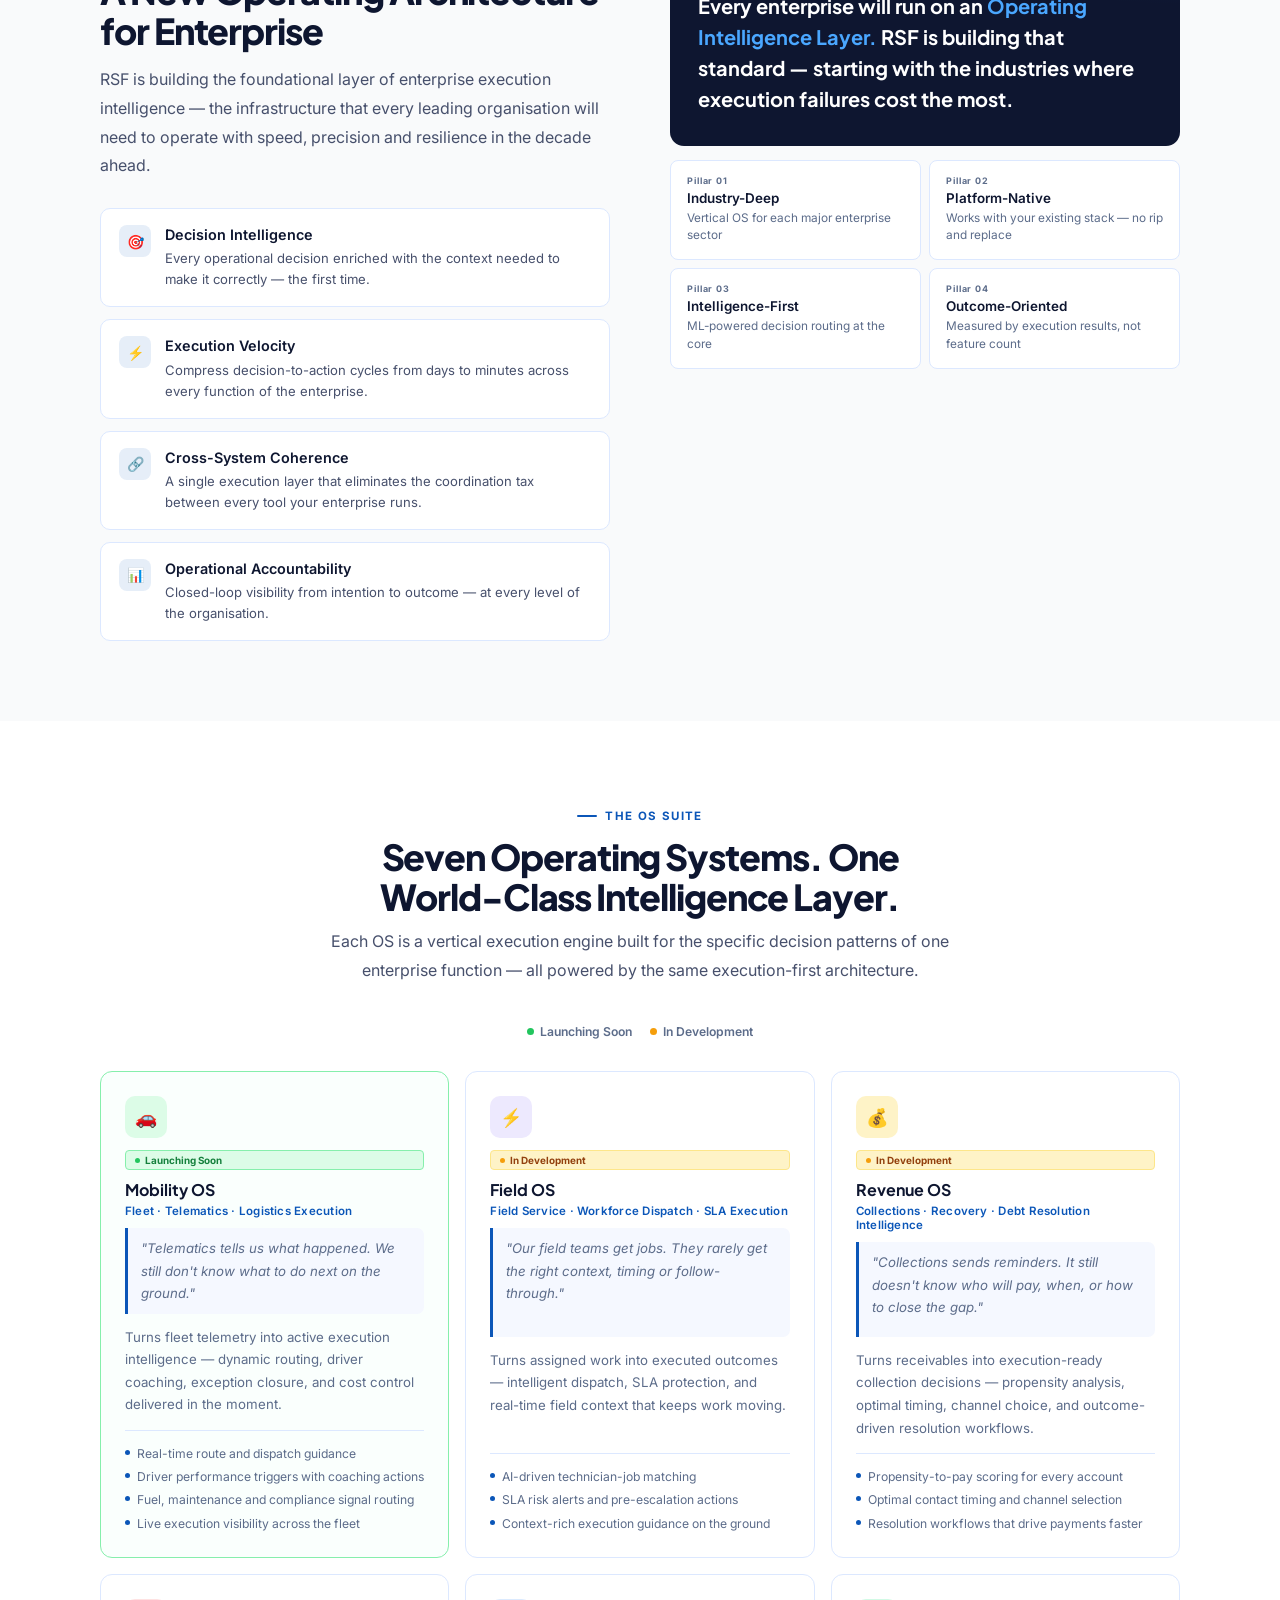
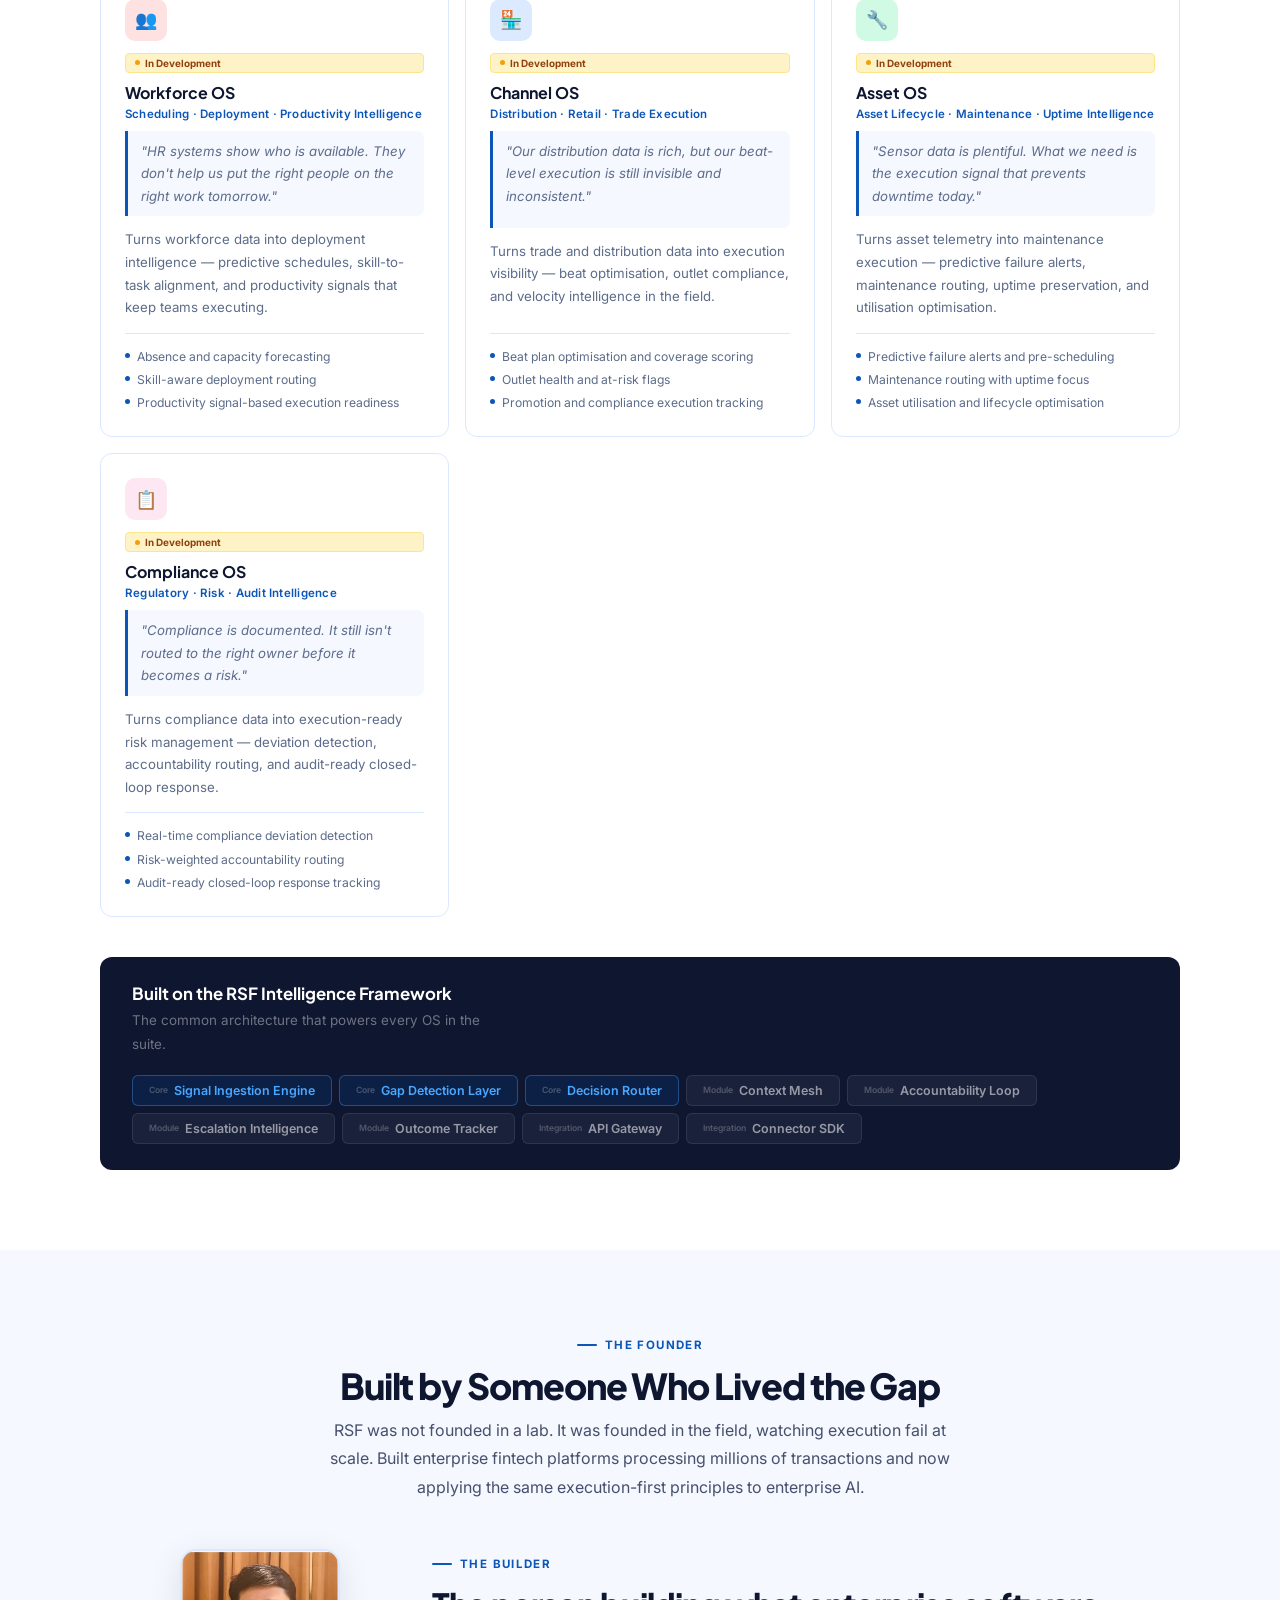
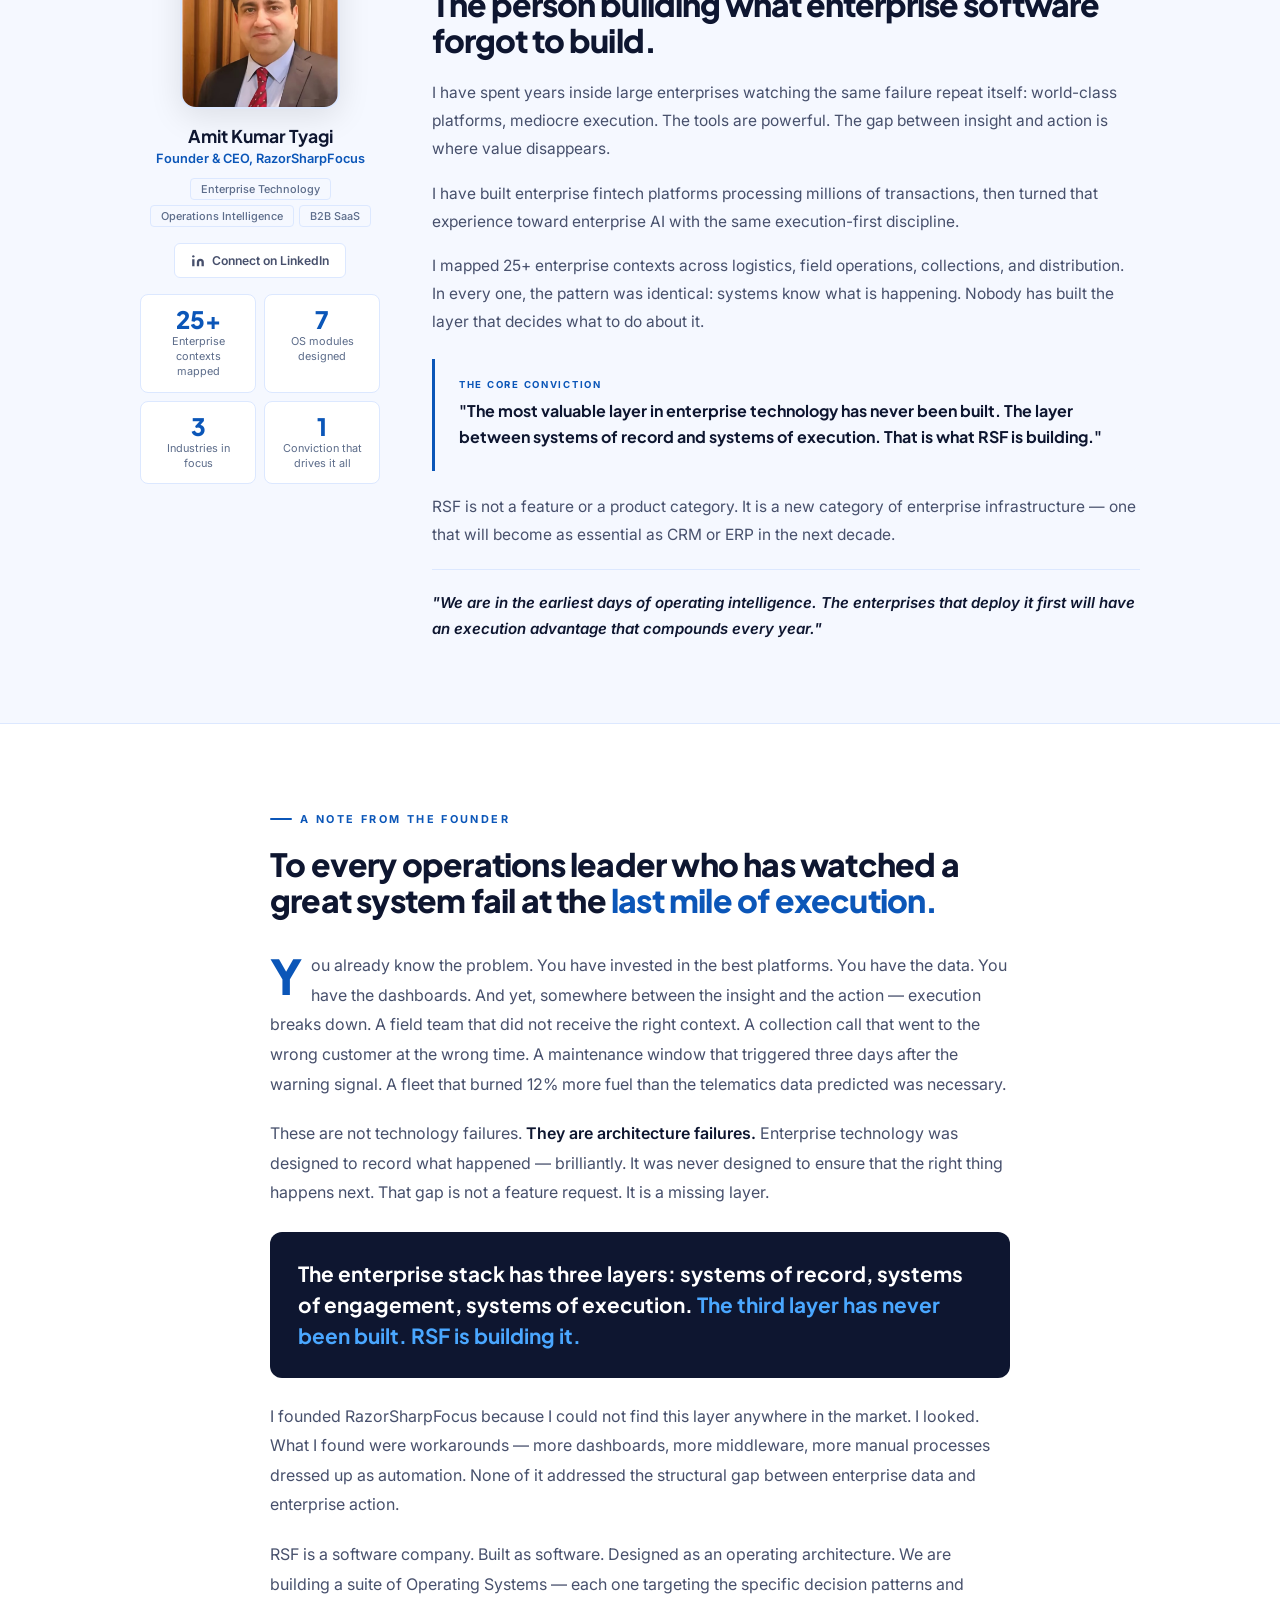
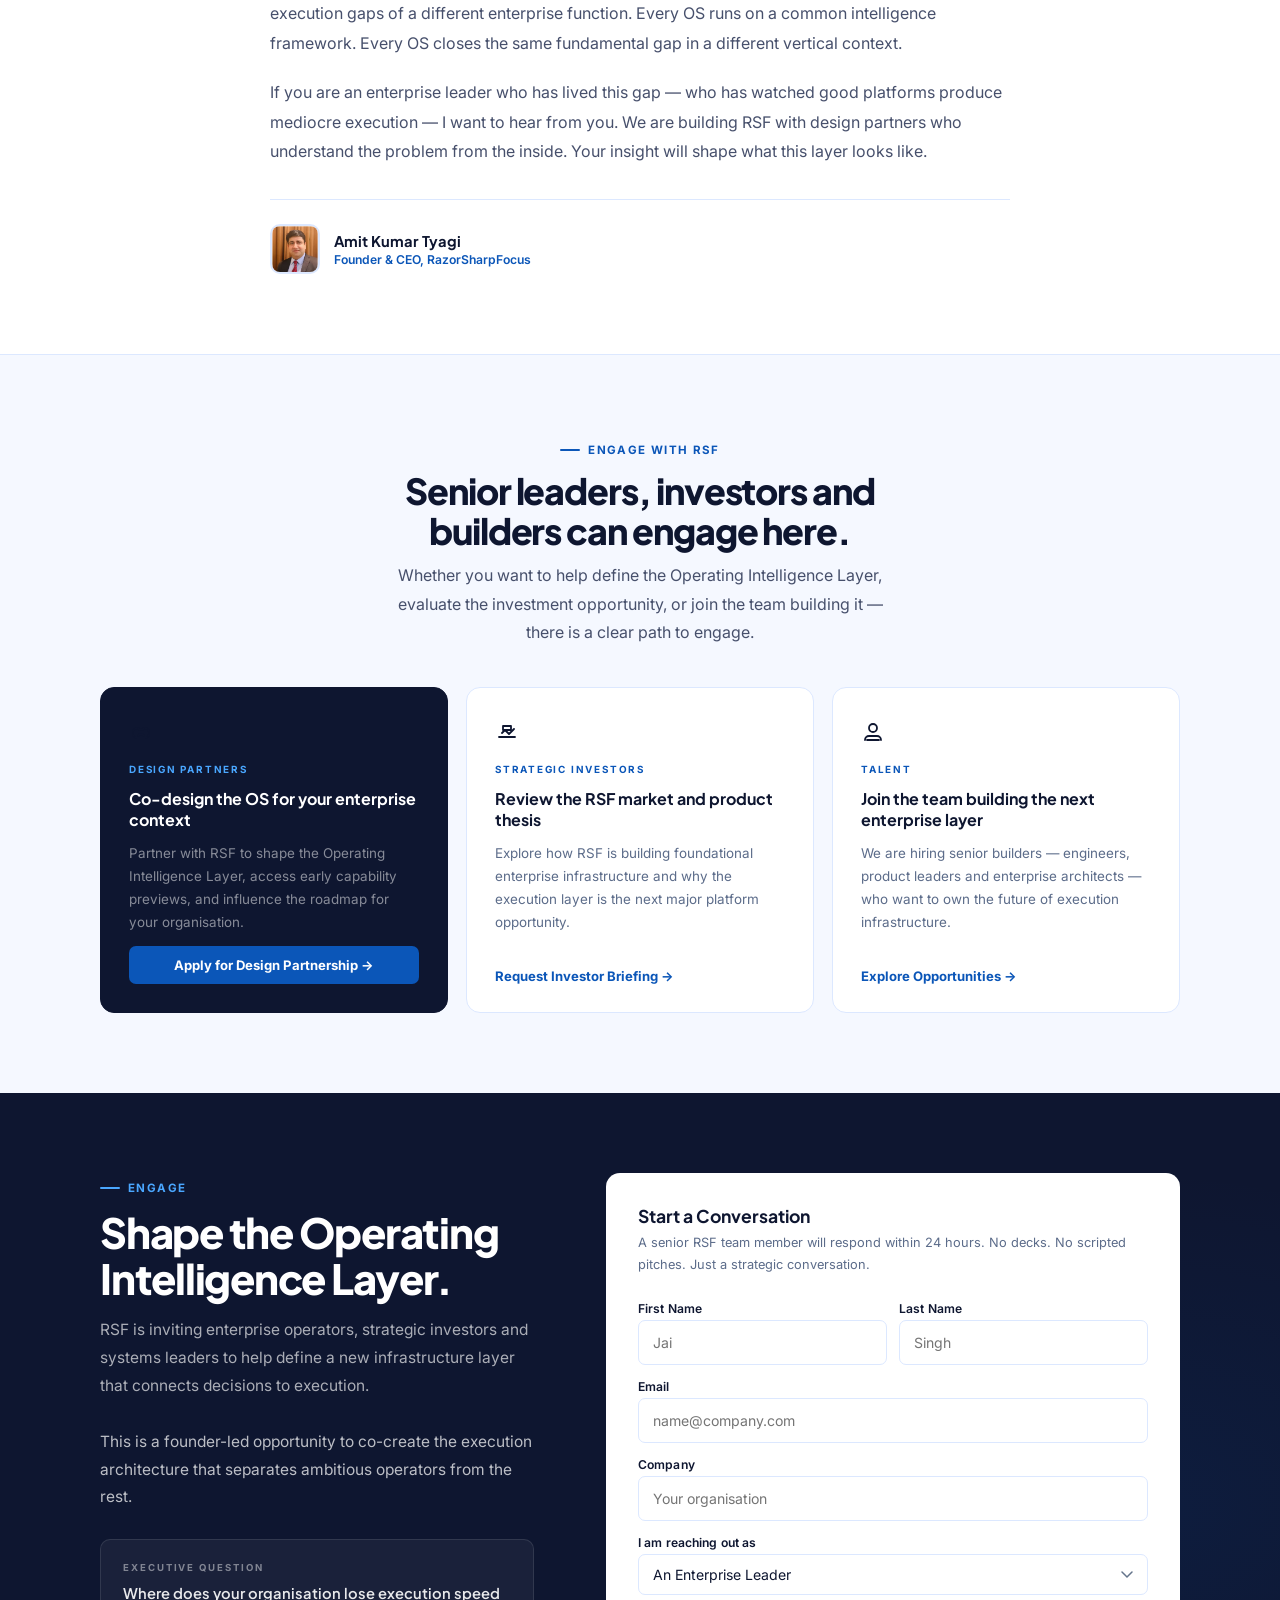
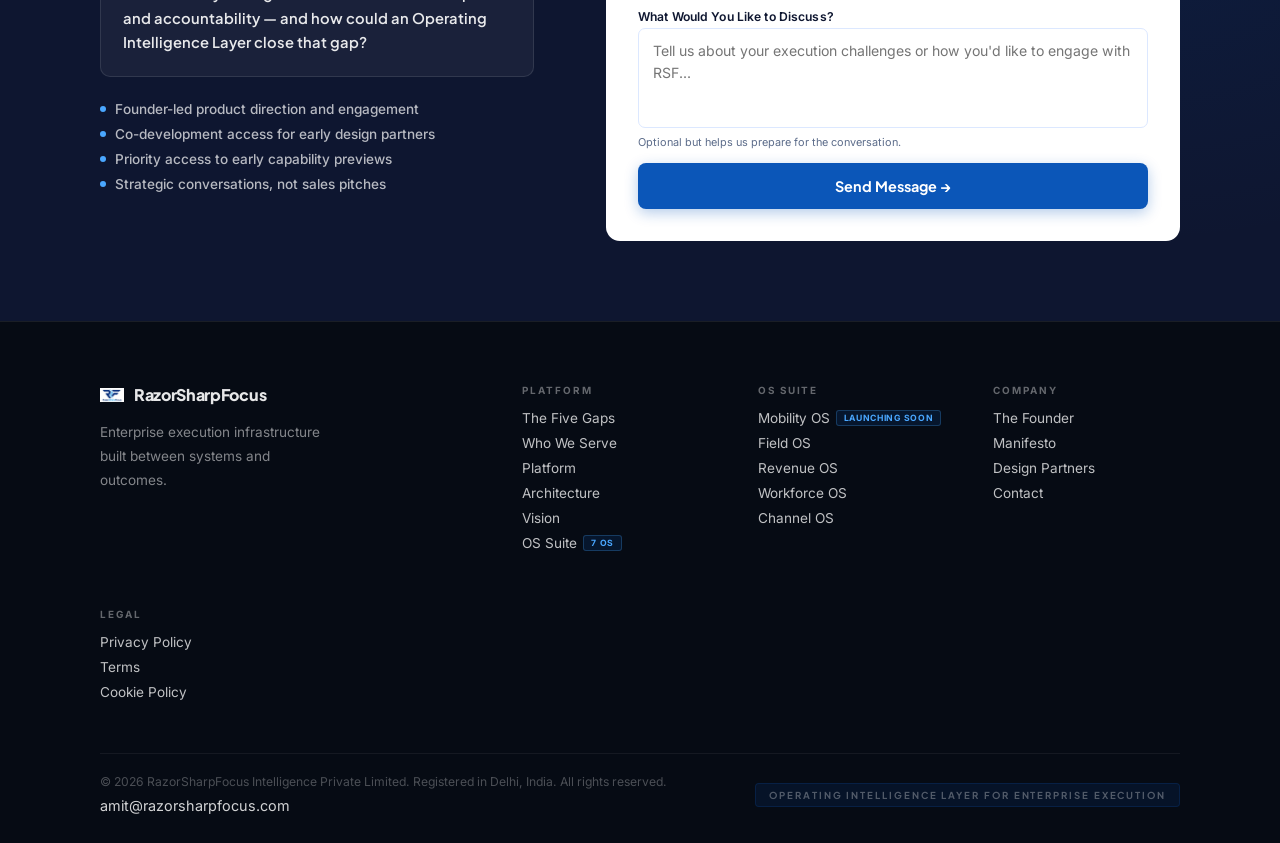
==== commit 2fcc123c: "Add enterprise site pages, SEO assets, and page generation script" ====
--- a/index.html
+++ b/index.html
@@ -3,872 +3,227 @@
 <head>
 <meta charset="UTF-8"/>
 <meta name="viewport" content="width=device-width, initial-scale=1.0"/>
-<title>RazorSharpFocus — The Operating Intelligence Layer</title>
-<meta name="description" content="RazorSharpFocus builds the Operating Intelligence Layer — the missing layer between enterprise systems and execution. Closing the five execution gaps across logistics, field ops, collections and workforce."/>
-<meta name="keywords" content="enterprise software, operating intelligence, execution layer, fleet management, field operations, workforce intelligence, revenue OS, mobility OS"/>
+<title>RazorSharpFocus | Enterprise Operating Intelligence Platform</title>
+<meta name="description" content="RazorSharpFocus is an Enterprise Operating Intelligence Platform that improves execution, governance, visibility, compliance, and workflow automation."/>
+<meta name="keywords" content="Enterprise Operating Intelligence, Operating Intelligence Platform, Enterprise AI Platform, Enterprise Execution, Business Execution Platform, Execution Intelligence, Operational Intelligence, Enterprise Automation, Decision Intelligence, Digital Transformation, Workflow Automation, Enterprise Governance, Enterprise Analytics, Enterprise Operations, Business Process Intelligence, Banking Transformation, Digital Banking, Payment Infrastructure, Insurance Automation, Healthcare Operations, Government Digital Transformation, Manufacturing Operations, Retail Operations, Supply Chain Intelligence, AI Platform, Cloud Platform, Workflow Engine, API Platform, Microservices, Low Code, No Code, Enterprise APIs, Analytics, Business Intelligence, Process Automation"/>
 <meta name="author" content="Amit Kumar Tyagi"/>
-<meta name="robots" content="index, follow"/>
+<meta name="robots" content="index, follow, max-snippet:-1, max-image-preview:large, max-video-preview:-1"/>
 <meta property="og:type" content="website"/>
-<meta property="og:title" content="RazorSharpFocus — The Operating Intelligence Layer"/>
-<meta property="og:description" content="The missing layer between enterprise systems and execution. RSF closes execution gaps at scale."/>
+<meta property="og:site_name" content="RazorSharpFocus"/>
+<meta property="og:locale" content="en_US"/>
+<meta property="og:title" content="RazorSharpFocus | Enterprise Operating Intelligence Platform"/>
+<meta property="og:description" content="RazorSharpFocus is an Enterprise Operating Intelligence Platform that improves execution, governance, visibility, compliance, and workflow automation."/>
 <meta property="og:url" content="https://razorsharpfocus.com"/>
-<meta property="og:image" content="https://razorsharpfocus.com/og-image.png"/>
+<meta property="og:image" content="https://razorsharpfocus.com/img/og-image.svg"/>
+<meta property="og:image:alt" content="RazorSharpFocus Enterprise Operating Intelligence Platform"/>
 <meta name="twitter:card" content="summary_large_image"/>
-<meta name="twitter:title" content="RazorSharpFocus — The Operating Intelligence Layer"/>
-<meta name="twitter:description" content="The missing layer between enterprise systems and execution."/>
+<meta name="twitter:site" content="@RazorSharpFocus"/>
+<meta name="twitter:creator" content="@RazorSharpFocus"/>
+<meta name="twitter:title" content="RazorSharpFocus | Enterprise Operating Intelligence Platform"/>
+<meta name="twitter:description" content="RazorSharpFocus is an Enterprise Operating Intelligence Platform that improves execution, governance, visibility, compliance, and workflow automation."/>
+<meta name="twitter:image" content="https://razorsharpfocus.com/img/og-image.svg"/>
+<meta name="twitter:image:alt" content="RazorSharpFocus Enterprise Operating Intelligence Platform"/>
 <link rel="canonical" href="https://razorsharpfocus.com"/>
+<link rel="alternate" hreflang="en" href="https://razorsharpfocus.com/"/>
+<link rel="manifest" href="/manifest.json"/>
+<meta name="theme-color" content="#0a1b40"/>
 <link rel="icon" type="image/svg+xml" href="favicon.svg"/>
 <link rel="alternate icon" href="favicon.svg"/>
 <link rel="preconnect" href="https://fonts.googleapis.com"/>
 <link rel="preconnect" href="https://fonts.gstatic.com" crossorigin/>
 <link href="https://fonts.googleapis.com/css2?family=Inter:wght@300;400;500;600;700;800;900&family=Plus+Jakarta+Sans:wght@400;500;600;700;800&display=swap" rel="stylesheet"/>
-<style>
-/* ══ RESET ══ */
-*,*::before,*::after{box-sizing:border-box;margin:0;padding:0}
-:root{
-  --ink:#0a0f1c;
-  --navy:#0d1b2e;
-  --navy2:#112244;
-  --teal:#0d9488;
-  --teal2:#14b8a6;
-  --teal3:#2dd4bf;
-  --blue:#1e40af;
-  --purple:#7c3aed;
-  --grey:#4b5563;
-  --mid:#1f2937;
-  --border:#e5e7eb;
-  --soft:#f9fafb;
-  --white:#ffffff;
-  --fh:'Plus Jakarta Sans',sans-serif;
-  --fb:'Inter',sans-serif;
-  --ease:cubic-bezier(0.16,1,0.3,1);
-  --r:12px;
-}
-html{scroll-behavior:smooth;font-size:16px}
-body{font-family:var(--fb);color:var(--ink);background:#fff;-webkit-font-smoothing:antialiased;overflow-x:hidden}
-a{text-decoration:none;color:inherit}
-p{font-family:var(--fb);font-size:1rem;line-height:1.78;color:var(--grey)}
-img{max-width:100%}
-
-/* ══ TYPOGRAPHY ══ */
-h1{font-family:var(--fh);font-size:clamp(2.2rem,4.5vw,3.8rem);font-weight:800;line-height:1.08;letter-spacing:-0.04em;color:var(--ink)}
-h2{font-family:var(--fh);font-size:clamp(1.7rem,2.8vw,2.4rem);font-weight:800;line-height:1.12;letter-spacing:-0.03em;color:var(--ink)}
-h3{font-family:var(--fb);font-size:clamp(1rem,1.6vw,1.2rem);font-weight:700;line-height:1.3;color:var(--ink)}
-h4{font-family:var(--fb);font-size:0.925rem;font-weight:600;color:var(--ink);line-height:1.4}
-
-/* ══ LAYOUT ══ */
-.container{max-width:1160px;margin:0 auto;padding:0 24px}
-@media(min-width:768px){.container{padding:0 40px}}
-section{padding:80px 0}
-@media(max-width:768px){section{padding:56px 0}}
-@media(max-width:480px){section{padding:40px 0}}
-
-/* ══ BADGES / PILLS ══ */
-.badge{
-  display:inline-flex;align-items:center;gap:7px;
-  font-family:var(--fb);font-size:0.72rem;font-weight:600;
-  letter-spacing:0.04em;text-transform:uppercase;
-  padding:5px 12px;border-radius:100px;
-}
-.badge-teal{background:rgba(13,148,136,0.12);color:var(--teal);border:1px solid rgba(13,148,136,0.25)}
-.badge-teal .dot{width:5px;height:5px;border-radius:50%;background:var(--teal2);animation:pulse 2s infinite}
-.badge-white{background:rgba(255,255,255,0.12);color:rgba(255,255,255,0.9);border:1px solid rgba(255,255,255,0.2)}
-.badge-white .dot{width:5px;height:5px;border-radius:50%;background:#4ade80;animation:pulse 2s infinite}
-@keyframes pulse{0%,100%{opacity:1;transform:scale(1)}50%{opacity:0.6;transform:scale(0.8)}}
-
-/* ══ BUTTONS ══ */
-.btn{display:inline-flex;align-items:center;gap:8px;font-family:var(--fb);font-weight:600;font-size:0.9rem;padding:13px 26px;border-radius:8px;cursor:pointer;transition:all 0.2s var(--ease);border:none;white-space:nowrap}
-.btn-primary{background:var(--teal);color:#fff;box-shadow:0 8px 28px rgba(13,148,136,0.3);padding:15px 30px;border-radius:12px}
-.btn-primary:hover{background:#0b7c73;transform:translateY(-1px);box-shadow:0 12px 30px rgba(13,148,136,0.42)}
-.btn-outline{background:transparent;color:#fff;border:1.5px solid rgba(255,255,255,0.3);border-radius:12px;padding:15px 30px}
-.btn-outline:hover{background:rgba(255,255,255,0.08);border-color:rgba(255,255,255,0.6)}
-.btn-outline-dark{background:transparent;color:var(--ink);border:1.5px solid var(--border)}
-.btn-outline-dark:hover{border-color:var(--teal);color:var(--teal)}
-.btn svg{width:16px;height:16px;flex-shrink:0}
-
-/* ══ SECTION LABELS ══ */
-.section-label{display:inline-flex;align-items:center;gap:8px;font-family:var(--fb);font-size:0.72rem;font-weight:700;text-transform:uppercase;letter-spacing:0.12em;color:var(--teal);margin-bottom:14px}
-.section-label::before{content:'';width:20px;height:2px;background:var(--teal);border-radius:2px}
-.section-label-light{color:var(--teal3)}
-.section-label-light::before{background:var(--teal3)}
-
-/* ══ CARDS ══ */
-.card{background:#fff;border:1px solid var(--border);border-radius:var(--r);padding:28px;transition:all 0.22s var(--ease)}
-.card:hover{border-color:#a7f3d0;box-shadow:0 8px 32px rgba(13,148,136,0.1);transform:translateY(-2px)}
-.card-dark{background:rgba(255,255,255,0.04);border:1px solid rgba(255,255,255,0.08);border-radius:var(--r);padding:24px;transition:all 0.2s}
-.card-dark:hover{border-color:rgba(45,212,191,0.3);background:rgba(13,148,136,0.06)}
-
-/* ══ REVEAL ANIMATION ══ */
-.reveal{opacity:0;transform:translateY(18px);transition:opacity 0.6s var(--ease),transform 0.6s var(--ease)}
-.reveal.in{opacity:1;transform:translateY(0)}
-
-/* ════════════════════════════════
-   HEADER
-════════════════════════════════ */
-#header{
-  position:fixed;top:0;left:0;right:0;z-index:500;
-  transition:all 0.3s;padding:0;
-}
-#header.scrolled{
-  background:rgba(255,255,255,0.97);
-  backdrop-filter:blur(20px);
-  border-bottom:1px solid var(--border);
-  box-shadow:0 1px 20px rgba(0,0,0,0.06);
-}
-.header-inner{
-  display:flex;align-items:center;justify-content:space-between;
-  max-width:1160px;margin:0 auto;padding:16px 24px;
-}
-@media(min-width:768px){.header-inner{padding:16px 40px}}
-.logo{display:flex;align-items:center;gap:10px;font-family:var(--fh);font-weight:800;font-size:1.1rem;color:#fff;letter-spacing:-0.02em;transition:color 0.3s}
-#header.scrolled .logo{color:var(--ink)}
-.logo-mark{
-  width:36px;height:36px;border-radius:9px;background:var(--teal);
-  display:flex;align-items:center;justify-content:center;flex-shrink:0;
-}
-/* 3-layer logo */
-.logo-mark svg{width:24px;height:24px}
-.nav{display:flex;align-items:center;gap:28px}
-.nav a{font-size:0.85rem;font-weight:500;color:rgba(255,255,255,0.65);transition:color 0.2s}
-#header.scrolled .nav a{color:var(--grey)}
-.nav a:hover{color:#fff}
-#header.scrolled .nav a:hover{color:var(--ink)}
-.nav-cta{
-  background:var(--teal)!important;color:#fff!important;
-  padding:9px 20px;border-radius:7px;font-weight:600!important;font-size:0.82rem!important;
-}
-.nav-cta:hover{background:#0b7c73!important}
-.nav-toggle{display:none;flex-direction:column;gap:5px;cursor:pointer;background:none;border:none;padding:4px}
-.nav-toggle span{width:22px;height:2px;background:rgba(255,255,255,0.8);border-radius:2px;transition:all 0.3s;display:block}
-#header.scrolled .nav-toggle span{background:var(--ink)}
-@media(max-width:820px){
-  .nav{display:none;position:absolute;top:100%;left:0;right:0;background:rgba(255,255,255,0.98);backdrop-filter:blur(20px);border-bottom:1px solid var(--border);flex-direction:column;align-items:flex-start;gap:0;padding:8px 0}
-  .nav.open{display:flex}
-  .nav a{color:var(--grey)!important;padding:14px 24px;width:100%;font-size:0.9rem;border-bottom:1px solid var(--border)}
-  .nav a:last-child{border-bottom:none}
-  .nav-toggle{display:flex}
-  .nav-cta{margin:8px 24px!important;width:calc(100% - 48px)!important;justify-content:center;display:flex!important}
-}
-
-/* ════════════════════════════════
-   HERO
-════════════════════════════════ */
-#hero{
-  min-height:100svh;display:flex;flex-direction:column;
-  background:var(--ink);
-  position:relative;overflow:hidden;
-}
-/* gradient mesh background */
-#hero::before{
-  content:'';position:absolute;inset:0;pointer-events:none;
-  background:
-    radial-gradient(ellipse 80% 60% at 70% -10%, rgba(13,148,136,0.28) 0%,transparent 55%),
-    radial-gradient(ellipse 50% 40% at 10% 80%, rgba(124,58,237,0.12) 0%,transparent 50%),
-    radial-gradient(ellipse 60% 60% at 90% 90%, rgba(30,64,175,0.1) 0%,transparent 55%);
-}
-/* grid texture */
-#hero::after{
-  content:'';position:absolute;inset:0;pointer-events:none;opacity:0.25;
-  background-image:linear-gradient(rgba(255,255,255,0.03) 1px,transparent 1px),linear-gradient(90deg,rgba(255,255,255,0.03) 1px,transparent 1px);
-  background-size:60px 60px;
-}
-.hero-wrap{
-  flex:1;display:flex;align-items:center;
-  position:relative;z-index:1;
-  padding:140px 0 42px;
-}
-.hero-grid{display:grid;grid-template-columns:1.05fr 0.95fr;gap:72px;align-items:center}
-@media(max-width:900px){.hero-grid{grid-template-columns:1fr;gap:54px}}
-
-/* hero left */
-.hero-text{max-width:680px}
-.hero-badge{margin-bottom:28px}
-.hero-h1{color:#fff;margin-bottom:20px}
-.hero-h1 .accent{
-  background:linear-gradient(135deg,var(--teal3),var(--teal2));
-  -webkit-background-clip:text;-webkit-text-fill-color:transparent;background-clip:text;
-}
-.hero-tagline{
-  font-size:clamp(1.1rem,2vw,1.35rem);font-weight:500;
-  color:rgba(255,255,255,0.92);line-height:1.7;margin-bottom:18px;max-width:640px;
-}
-.hero-sub{
-  font-size:1rem;color:rgba(255,255,255,0.74);
-  line-height:1.95;margin-bottom:34px;max-width:620px;
-}
-.hero-sub strong{color:rgba(255,255,255,0.94);font-weight:600}
-.hero-ctas{display:flex;gap:14px;flex-wrap:wrap;margin-bottom:38px;background:rgba(255,255,255,0.06);border:1px solid rgba(255,255,255,0.14);border-radius:18px;padding:20px;box-shadow:0 20px 60px rgba(13,148,136,0.16)}
-.hero-ctas a{min-width:200px}
-.hero-proof{display:flex;align-items:center;gap:28px;flex-wrap:wrap;margin-top:12px}
-.hp-item{
-  display:flex;align-items:center;gap:10px;
-  font-size:0.9rem;color:rgba(255,255,255,0.78);font-weight:500;
-}
-.hp-item strong{color:#fff}
-.hp-div{width:1px;height:18px;background:rgba(255,255,255,0.2)}
-
-/* hero right — product UI mock */
-.hero-visual{position:relative}
-@media(max-width:900px){.hero-visual{display:none}}
-.hero-ui{
-  background:rgba(255,255,255,0.05);
-  border:1px solid rgba(255,255,255,0.1);
-  border-radius:16px;overflow:hidden;
-  box-shadow:0 32px 80px rgba(0,0,0,0.4),0 0 0 1px rgba(255,255,255,0.06);
-  backdrop-filter:blur(10px);
-}
-.hui-bar{
-  display:flex;align-items:center;gap:7px;
-  padding:12px 16px;
-  background:rgba(255,255,255,0.04);
-  border-bottom:1px solid rgba(255,255,255,0.07);
-}
-.hui-dot{width:10px;height:10px;border-radius:50%}
-.hui-dot:nth-child(1){background:#ff5f57}
-.hui-dot:nth-child(2){background:#febc2e}
-.hui-dot:nth-child(3){background:#28c840}
-.hui-bar-title{font-size:0.7rem;color:rgba(255,255,255,0.3);margin-left:8px;font-family:var(--fb);letter-spacing:0.04em}
-.hui-body{padding:20px}
-.hui-header{display:flex;justify-content:space-between;align-items:center;margin-bottom:16px}
-.hui-title{font-family:var(--fh);font-size:0.9rem;font-weight:700;color:rgba(255,255,255,0.9)}
-.hui-badge{font-size:0.6rem;font-weight:700;text-transform:uppercase;letter-spacing:0.1em;color:var(--teal3);background:rgba(45,212,191,0.12);border:1px solid rgba(45,212,191,0.25);padding:3px 9px;border-radius:4px}
-/* stat row */
-.hui-stats{display:grid;grid-template-columns:repeat(3,1fr);gap:10px;margin-bottom:14px}
-.hui-stat{background:rgba(255,255,255,0.05);border:1px solid rgba(255,255,255,0.07);border-radius:8px;padding:12px;text-align:center}
-.hui-stat-n{font-family:var(--fh);font-size:1.35rem;font-weight:800;color:#fff;line-height:1}
-.hui-stat-l{font-size:0.62rem;color:rgba(255,255,255,0.35);margin-top:3px;line-height:1.3}
-/* gap rows */
-.hui-gaps{display:flex;flex-direction:column;gap:6px;margin-bottom:14px}
-.hui-gap-row{
-  display:flex;align-items:center;gap:8px;
-  background:rgba(255,255,255,0.03);border:1px solid rgba(255,255,255,0.06);
-  border-radius:7px;padding:9px 12px;
-}
-.hui-gap-label{font-size:0.72rem;color:rgba(255,255,255,0.55);flex:1;font-weight:500}
-.hui-gap-bar{flex:2;height:4px;background:rgba(255,255,255,0.06);border-radius:2px;overflow:hidden;position:relative}
-.hui-gap-fill{height:100%;border-radius:2px;background:linear-gradient(90deg,var(--teal),var(--teal3))}
-.hui-gap-pct{font-size:0.65rem;font-weight:700;color:var(--teal3);min-width:32px;text-align:right}
-/* os list */
-.hui-os-list{display:flex;flex-direction:column;gap:5px}
-.hui-os{
-  display:flex;align-items:center;gap:10px;
-  padding:8px 10px;border-radius:6px;
-  background:rgba(255,255,255,0.03);border:1px solid rgba(255,255,255,0.05);
-}
-.hui-os-icon{width:22px;height:22px;border-radius:5px;background:rgba(13,148,136,0.2);display:flex;align-items:center;justify-content:center;font-size:10px;flex-shrink:0}
-.hui-os-name{font-size:0.72rem;font-weight:600;color:rgba(255,255,255,0.7);flex:1}
-.hui-os-status{font-size:0.55rem;font-weight:700;text-transform:uppercase;letter-spacing:0.08em;padding:2px 7px;border-radius:3px}
-.hui-status-live{color:#4ade80;background:rgba(74,222,128,0.12);border:1px solid rgba(74,222,128,0.25)}
-.hui-status-dev{color:rgba(255,255,255,0.28);background:rgba(255,255,255,0.04);border:1px solid rgba(255,255,255,0.08)}
-/* floating badge */
-.hui-float{
-  position:absolute;bottom:-16px;right:-16px;
-  background:#fff;border-radius:10px;padding:12px 16px;
-  box-shadow:0 12px 32px rgba(0,0,0,0.25);
-  display:flex;align-items:center;gap:10px;
-}
-.hui-float-icon{width:32px;height:32px;border-radius:8px;background:linear-gradient(135deg,var(--teal),#0891b2);display:flex;align-items:center;justify-content:center;color:#fff;font-size:14px;flex-shrink:0}
-.hui-float-text h5{font-family:var(--fh);font-size:0.78rem;font-weight:700;color:var(--ink);margin-bottom:1px}
-.hui-float-text p{font-size:0.64rem;color:var(--grey);margin:0;line-height:1.3}
-
-/* hero strip */
-.hero-strip{position:relative;z-index:1;border-top:1px solid rgba(255,255,255,0.06);padding:22px 0}
-.hero-strip-grid{display:grid;grid-template-columns:repeat(4,1fr);gap:0}
-@media(max-width:640px){.hero-strip-grid{grid-template-columns:repeat(2,1fr)}}
-.hs-item{
-  padding:0 24px;
-  border-right:1px solid rgba(255,255,255,0.07);
-}
-.hs-item:first-child{padding-left:0}
-.hs-item:last-child{border-right:none}
-.hs-num{font-family:var(--fh);font-size:1.8rem;font-weight:800;color:var(--teal3);line-height:1;margin-bottom:4px}
-.hs-label{font-size:0.78rem;color:rgba(255,255,255,0.38);line-height:1.45}
-@media(max-width:640px){
-  .hs-item{padding:12px 0;border-right:none;border-bottom:1px solid rgba(255,255,255,0.06)}
-  .hs-item:nth-child(2n){border-left:1px solid rgba(255,255,255,0.06);padding-left:20px}
-  .hs-item:nth-last-child(-n+2){border-bottom:none}
-}
-.hero-support{
-  max-width:1100px;margin:22px auto 0;padding:22px 24px;background:rgba(255,255,255,0.08);border:1px solid rgba(255,255,255,0.12);border-radius:18px;display:grid;gap:16px;grid-template-columns:1fr}
-.hero-support span{font-size:0.95rem;color:rgba(255,255,255,0.92)}
-.support-chips{display:flex;flex-wrap:wrap;gap:10px}
-.support-chips span{background:rgba(255,255,255,0.12);color:#fff;padding:10px 14px;border-radius:999px;font-size:0.82rem;font-weight:600;letter-spacing:0.02em}
-@media(max-width:900px){.hero-support{padding:20px 18px}}
-.hero-trust{display:grid;grid-template-columns:repeat(3,1fr);gap:18px;max-width:1100px;margin:24px auto 0;padding:22px 24px;background:rgba(255,255,255,0.1);border:1px solid rgba(255,255,255,0.16);border-radius:18px;box-shadow:0 18px 40px rgba(13,148,136,0.12)}
-.hero-trust .trust-item{padding:22px 24px;background:rgba(255,255,255,0.14);border:1px solid rgba(255,255,255,0.18);border-radius:18px;color:#fff;font-size:0.95rem;line-height:1.6;box-shadow:0 16px 38px rgba(13,148,136,0.08)}
-@media(max-width:900px){.hero-trust{grid-template-columns:1fr}}
-/* ════════════════════════════════
-   TAGLINE
-════════════════════════════════ */
-#tagline{padding:60px 0;background:#fff;border-bottom:1px solid var(--border)}
-.tagline-inner{text-align:center;max-width:800px;margin:0 auto}
-.tagline-main{
-  font-family:var(--fh);font-size:clamp(1.5rem,2.8vw,2.3rem);
-  font-weight:800;color:var(--ink);line-height:1.2;
-  letter-spacing:-0.025em;margin-bottom:14px;
-}
-.tagline-main em{font-style:normal;color:var(--teal)}
-.tagline-sub{font-size:1rem;color:var(--mid);max-width:580px;margin:0 auto;line-height:1.75}
-
-/* ════════════════════════════════
-   WHAT RSF IS (clarity)
-════════════════════════════════ */
-#clarity{background:var(--ink);padding:44px 0}
-.clarity-grid{display:grid;grid-template-columns:repeat(3,1fr);gap:1px;background:rgba(255,255,255,0.07);border:1px solid rgba(255,255,255,0.08);border-radius:14px;overflow:hidden;max-width:920px;margin:0 auto}
-@media(max-width:680px){.clarity-grid{grid-template-columns:1fr}}
-.clarity-cell{background:var(--ink);padding:28px 30px}
-.clarity-cell-tag{font-size:0.62rem;font-weight:700;text-transform:uppercase;letter-spacing:0.16em;color:var(--teal3);margin-bottom:10px}
-.clarity-cell h4{font-family:var(--fh);font-size:1rem;font-weight:700;color:#fff;line-height:1.38;margin-bottom:8px}
-.clarity-cell p{font-size:0.84rem;color:rgba(255,255,255,0.55);margin:0;line-height:1.65}
-
-/* ════════════════════════════════
-   FIVE GAPS
-════════════════════════════════ */
-#gaps{background:var(--soft);padding:80px 0}
-.section-head{text-align:center;max-width:760px;margin:0 auto 62px}
-.section-head h2{margin-bottom:18px;line-height:1.12;max-width:680px;margin:0 auto}
-.section-head p{font-size:1rem;color:var(--mid);max-width:620px;margin:0 auto;line-height:1.95}
-.gaps-grid{display:grid;grid-template-columns:repeat(5,1fr);gap:0;border:1px solid var(--border);border-radius:14px;overflow:hidden;background:#fff;box-shadow:0 16px 40px rgba(15,23,42,0.07)}
-@media(max-width:960px){.gaps-grid{grid-template-columns:1fr 1fr}}
-@media(max-width:520px){.gaps-grid{grid-template-columns:1fr}}
-.gap-card{
-  background:#fff;padding:28px 22px;
-  border-right:1px solid var(--border);
-  position:relative;transition:all 0.2s;cursor:default;
-}
-.gap-card:last-child{border-right:none}
-.gap-card::after{content:'';position:absolute;top:0;left:0;right:0;height:3px;background:var(--teal);transform:scaleX(0);transition:transform 0.3s var(--ease);transform-origin:left}
-.gap-card:hover{background:var(--soft)}
-.gap-card:hover::after{transform:scaleX(1)}
-.gap-num{font-size:0.62rem;font-weight:700;text-transform:uppercase;letter-spacing:0.18em;color:var(--teal);margin-bottom:14px;display:block}
-.gap-card h3{font-size:1rem;font-weight:700;color:var(--ink);margin-bottom:10px;font-family:var(--fh)}
-.gap-card .gap-from{font-size:0.84rem;color:var(--mid);margin-bottom:14px;line-height:1.65}
-.gap-divider{display:flex;align-items:center;gap:6px;margin-bottom:10px}
-.gap-divider::before,.gap-divider::after{content:'';flex:1;height:1px;background:var(--border)}
-.gap-divider span{font-size:0.58rem;font-weight:700;text-transform:uppercase;letter-spacing:0.14em;color:var(--teal);white-space:nowrap}
-.gap-card .gap-to{font-size:0.84rem;font-weight:600;color:var(--ink);line-height:1.5}
-@media(max-width:960px){
-  .gap-card{border-right:1px solid var(--border);border-bottom:1px solid var(--border)}
-  .gap-card:nth-child(2n){border-right:none}
-  .gap-card:nth-last-child(-n+2){border-bottom:none}
-}
-@media(max-width:520px){
-  .gap-card{border-right:none;border-bottom:1px solid var(--border)}
-  .gap-card:last-child{border-bottom:none}
-}
-
-/* ════════════════════════════════
-   MANIFESTO (dark)
-════════════════════════════════ */
-#manifesto{
-  background:var(--ink);padding:80px 0;
-  position:relative;overflow:hidden;
-}
-#manifesto::before{
-  content:'';position:absolute;inset:0;pointer-events:none;
-  background:radial-gradient(ellipse 100% 70% at 50% 100%,rgba(13,148,136,0.09) 0%,transparent 55%);
-}
-.manif-inner{position:relative;z-index:1;max-width:860px;margin:0 auto;text-align:center;background:rgba(255,255,255,0.04);border:1px solid rgba(255,255,255,0.12);border-radius:24px;padding:56px 42px}
-.manif-kicker{
-  font-size:0.68rem;font-weight:700;text-transform:uppercase;letter-spacing:0.28em;
-  color:rgba(255,255,255,0.45);
-  display:inline-flex;align-items:center;gap:16px;margin-bottom:32px;
-}
-.manif-kicker::before,.manif-kicker::after{content:'';width:40px;height:1px;background:rgba(255,255,255,0.15)}
-.manif-h{
-  font-family:var(--fh);font-size:clamp(1.9rem,4vw,3.2rem);
-  font-weight:800;color:#fff;margin-bottom:44px;
-  line-height:1.1;letter-spacing:-0.03em;
-}
-.manif-h .hl{color:var(--teal3)}
-/* gap viz */
-.gviz{display:flex;flex-direction:column;gap:0;margin-bottom:44px;border:1px solid rgba(255,255,255,0.08);border-radius:12px;overflow:hidden}
-.gviz-row{
-  display:grid;grid-template-columns:1fr 80px 1fr;
-  align-items:center;padding:16px 24px;
-  border-bottom:1px solid rgba(255,255,255,0.07);
-  opacity:0;transform:translateY(8px);
-  transition:opacity 0.5s var(--ease),transform 0.5s var(--ease);
-}
-.gviz-row:last-child{border-bottom:none}
-.gviz-row.show{opacity:1;transform:translateY(0)}
-.gviz-l{text-align:right;font-family:var(--fh);font-size:clamp(0.95rem,1.8vw,1.15rem);font-weight:700;color:rgba(255,255,255,0.88)}
-.gviz-r{font-family:var(--fh);font-size:clamp(0.95rem,1.8vw,1.15rem);font-weight:700;color:rgba(255,255,255,0.88)}
-.gviz-c{text-align:center}
-.gviz-pill{
-  display:inline-block;background:rgba(239,68,68,0.15);border:1px solid rgba(239,68,68,0.3);
-  border-radius:4px;padding:4px 10px;font-size:0.6rem;font-weight:700;text-transform:uppercase;letter-spacing:0.12em;color:#fca5a5;
-}
-.manif-body{
-  font-size:1.05rem;font-weight:400;color:rgba(255,255,255,0.72);
-  line-height:1.85;margin-bottom:36px;
-}
-.manif-body strong{color:#fff;font-weight:600}
-.manif-close{
-  font-family:var(--fh);font-size:clamp(1.1rem,2vw,1.45rem);
-  font-weight:700;color:#fff;line-height:1.4;
-}
-.manif-close em{font-style:normal;color:var(--teal3)}
-
-/* ════════════════════════════════
-   BEFORE / AFTER
-════════════════════════════════ */
-#ba{background:#0d1b2e;padding:80px 0;position:relative;overflow:hidden}
-.ba-glow{position:absolute;top:50%;left:50%;transform:translate(-50%,-50%);width:600px;height:600px;border-radius:50%;background:radial-gradient(circle,rgba(13,148,136,0.07) 0%,transparent 65%);pointer-events:none}
-.ba-inner{position:relative;z-index:1}
-.ba-head{text-align:center;max-width:560px;margin:0 auto 44px}
-.ba-head h2{color:#fff;margin-bottom:10px}
-.ba-head p{color:rgba(255,255,255,0.6);font-size:0.97rem}
-.ba-frame{max-width:860px;margin:0 auto}
-.ba-labels{display:grid;grid-template-columns:1fr 52px 1fr;margin-bottom:14px}
-.ba-lbl{font-size:0.68rem;font-weight:700;text-transform:uppercase;letter-spacing:0.18em}
-.ba-lbl-b{color:rgba(239,68,68,0.75)}
-.ba-lbl-a{color:rgba(45,212,191,0.85)}
-.ba-rows{display:flex;flex-direction:column;gap:8px}
-.ba-row{display:grid;grid-template-columns:1fr 52px 1fr;align-items:center;opacity:0;transform:translateY(12px);transition:opacity 0.55s var(--ease),transform 0.55s var(--ease)}
-.ba-row.in{opacity:1;transform:translateY(0)}
-.ba-before{
-  background:rgba(239,68,68,0.08);border:1px solid rgba(239,68,68,0.2);
-  border-radius:8px;padding:14px 18px;
-  font-family:var(--fh);font-size:0.9rem;font-weight:700;color:rgba(255,255,255,0.8);
-  display:flex;align-items:center;justify-content:flex-end;gap:10px;
-}
-.ba-gap-tag{font-size:0.58rem;font-weight:700;text-transform:uppercase;letter-spacing:0.08em;color:#fca5a5;background:rgba(239,68,68,0.18);border:1px solid rgba(239,68,68,0.3);padding:3px 8px;border-radius:3px;white-space:nowrap;flex-shrink:0}
-.ba-mid-arrow{display:flex;align-items:center;justify-content:center}
-.ba-arr{width:36px;height:36px;border-radius:50%;background:rgba(13,148,136,0.18);border:1.5px solid rgba(13,148,136,0.4);display:flex;align-items:center;justify-content:center;color:var(--teal3);font-size:0.9rem;flex-shrink:0}
-.ba-after{
-  background:rgba(13,148,136,0.1);border:1px solid rgba(13,148,136,0.28);
-  border-radius:8px;padding:14px 18px;
-  font-family:var(--fh);font-size:0.9rem;font-weight:700;color:#fff;
-  display:flex;align-items:center;gap:10px;
-}
-.ba-rsf-tag{font-size:0.58rem;font-weight:700;text-transform:uppercase;letter-spacing:0.08em;color:#fff;background:var(--teal);padding:3px 8px;border-radius:3px;white-space:nowrap;flex-shrink:0}
-.ba-footer-note{text-align:center;margin-top:28px;font-size:0.84rem;font-weight:500;color:rgba(255,255,255,0.45)}
-.ba-footer-note strong{color:var(--teal3)}
-@media(max-width:580px){
-  .ba-labels{display:none}
-  .ba-row{grid-template-columns:1fr}
-  .ba-mid-arrow,.ba-after{display:none}
-  .ba-before{justify-content:flex-start}
-}
-
-/* ════════════════════════════════
-   ARCHITECTURE
-════════════════════════════════ */
-#architecture{background:var(--ink);padding:80px 0;position:relative;overflow:hidden}
-#architecture::before{content:'';position:absolute;inset:0;background:radial-gradient(ellipse 70% 50% at 50% 100%,rgba(13,148,136,0.1) 0%,transparent 55%);pointer-events:none}
-.arch-inner{position:relative;z-index:1}
-.arch-head{text-align:center;max-width:600px;margin:0 auto 48px}
-.arch-head h2{color:#fff;margin-bottom:10px}
-.arch-head p{color:rgba(255,255,255,0.62);font-size:0.97rem}
-.arch-note{text-align:center;margin-top:24px;font-size:0.95rem;font-weight:500;color:rgba(255,255,255,0.62);max-width:720px;margin-left:auto;margin-right:auto}
-.arch-note span{color:var(--teal3)}
-
-/* ════════════════════════════════
-   VISION
-════════════════════════════════ */
-#vision{background:#f9fafb;padding:80px 0}
-.vision-grid{display:grid;grid-template-columns:1fr 1fr;gap:60px;align-items:start}
-@media(max-width:860px){.vision-grid{grid-template-columns:1fr;gap:44px}}
-.vision-left h2{margin-bottom:14px}
-.vision-left .vision-intro{font-size:1rem;color:var(--mid);line-height:1.8;margin-bottom:28px}
-.vision-points{display:flex;flex-direction:column;gap:12px}
-.vpoint{display:flex;align-items:flex-start;gap:14px;background:#fff;border:1px solid var(--border);border-radius:10px;padding:16px 18px;transition:all 0.2s}
-.vpoint:hover{border-color:#a7f3d0;box-shadow:0 4px 16px rgba(13,148,136,0.08)}
-.vpoint-icon{width:32px;height:32px;border-radius:8px;background:rgba(13,148,136,0.1);display:flex;align-items:center;justify-content:center;flex-shrink:0;font-size:14px}
-.vpoint h4{font-size:0.9rem;color:var(--ink);margin-bottom:3px;font-weight:600}
-.vpoint p{font-size:0.82rem;color:var(--mid);margin:0;line-height:1.6}
-/* vision right */
-.vision-statement{background:var(--ink);border-radius:14px;padding:32px 28px;margin-bottom:14px;position:relative;overflow:hidden}
-.vision-statement::before{content:'';position:absolute;inset:0;background:radial-gradient(ellipse 80% 60% at 100% 0%,rgba(13,148,136,0.12) 0%,transparent 55%);pointer-events:none}
-.vs-label{font-size:0.6rem;font-weight:700;text-transform:uppercase;letter-spacing:0.2em;color:var(--teal2);margin-bottom:12px;position:relative;z-index:1}
-.vs-text{font-family:var(--fh);font-size:clamp(1.05rem,1.8vw,1.25rem);font-weight:700;color:#fff;line-height:1.55;position:relative;z-index:1}
-.vs-text span{color:var(--teal3)}
-.vision-pillars{display:grid;grid-template-columns:1fr 1fr;gap:8px}
-.vp{background:#fff;border:1px solid var(--border);border-radius:8px;padding:14px 16px;transition:all 0.2s}
-.vp:hover{border-color:#a7f3d0}
-.vp-n{font-size:0.56rem;font-weight:700;color:var(--grey);letter-spacing:0.1em;margin-bottom:3px}
-.vp h4{font-size:0.84rem;color:var(--ink);margin-bottom:2px}
-.vp p{font-size:0.74rem;color:var(--grey);margin:0;line-height:1.5}
-
-#serve{background:#f9fafb;padding:96px 0}
-.serve-grid{display:grid;grid-template-columns:repeat(3,1fr);gap:24px;margin-top:36px}
-@media(max-width:960px){.serve-grid{grid-template-columns:1fr 1fr}}
-@media(max-width:680px){.serve-grid{grid-template-columns:1fr}}
-.serve-card{background:#fff;border:1px solid var(--border);border-radius:18px;padding:24px;display:flex;flex-direction:column;gap:14px;min-height:220px}
-.serve-icon{width:42px;height:42px;border-radius:14px;background:rgba(13,148,136,0.12);display:flex;align-items:center;justify-content:center;font-size:1.25rem}
-.serve-card h4{font-size:1rem;font-family:var(--fh);font-weight:700;color:var(--ink);margin:0}
-.serve-card p{font-size:0.88rem;color:var(--mid);line-height:1.75;margin:0;flex:1}
-
-#platform{background:#fff;padding:80px 0}
-.platform-grid{display:grid;grid-template-columns:1.2fr .8fr;gap:30px;align-items:stretch;margin-top:32px}
-@media(max-width:900px){.platform-grid{grid-template-columns:1fr}}
-.platform-preview{background:var(--ink);border-radius:24px;padding:28px 24px;color:#fff;display:flex;flex-direction:column;gap:22px;box-shadow:0 28px 70px rgba(0,0,0,0.14)}
-.preview-header{display:flex;align-items:center;justify-content:space-between;gap:12px}
-.preview-header span{font-size:0.95rem;font-weight:700}
-.preview-pill{background:rgba(45,212,191,0.16);color:var(--teal3);font-size:0.75rem;font-weight:700;padding:6px 12px;border-radius:999px;text-transform:uppercase;letter-spacing:0.08em}
-.preview-meta{display:grid;grid-template-columns:1fr 1fr;gap:14px;font-size:0.85rem;color:rgba(255,255,255,0.76)}
-.preview-meta strong{color:#fff;font-size:1.2rem}
-.preview-dashboard{display:flex;flex-direction:column;gap:18px}
-.preview-dash-row{display:grid;grid-template-columns:1fr 1fr;gap:14px}
-.preview-dash-card{background:rgba(255,255,255,0.08);border:1px solid rgba(255,255,255,0.14);border-radius:18px;padding:16px}
-.preview-dash-label{font-size:0.75rem;text-transform:uppercase;letter-spacing:0.12em;color:rgba(255,255,255,0.7);margin-bottom:8px}
-.preview-dash-value{font-size:1.25rem;font-weight:700;color:#fff}
-.preview-dash-chart{position:relative;background:rgba(255,255,255,0.05);border:1px solid rgba(255,255,255,0.12);border-radius:18px;padding:18px;min-height:130px}
-.preview-dash-axis{display:flex;justify-content:space-between;font-size:0.72rem;color:rgba(255,255,255,0.55);margin-bottom:14px}
-.preview-dash-line{position:absolute;left:20px;right:20px;top:50px;height:4px;border-radius:999px;background:linear-gradient(90deg,rgba(45,212,191,0.95),rgba(13,148,136,0.9));}
-.preview-list{display:flex;flex-direction:column;gap:10px}
-.preview-list div{display:flex;align-items:flex-start;gap:10px;font-size:0.85rem;color:rgba(255,255,255,0.85);line-height:1.6}
-.preview-bullet{width:8px;height:8px;border-radius:50%;background:var(--teal3);margin-top:6px}
-.platform-copy-lead{font-size:1rem;font-weight:700;color:var(--ink);margin-bottom:18px;line-height:1.6}
-.platform-features{display:flex;flex-direction:column;gap:12px}
-.platform-features li{position:relative;padding-left:24px;font-size:0.94rem;color:var(--mid);line-height:1.7}
-.platform-features li::before{content:'•';position:absolute;left:0;top:0;color:var(--teal3);font-size:1.2rem;line-height:1}
-
-.arch-diagram{display:flex;flex-direction:column;align-items:center;gap:20px;margin:32px auto 0;max-width:960px;padding:30px 22px;background:rgba(255,255,255,0.06);border:1px solid rgba(255,255,255,0.12);border-radius:18px}
-.arch-diagram-row{display:grid;grid-template-columns:repeat(auto-fit,minmax(192px,1fr));gap:14px;width:100%;justify-items:center}
-.arch-node{background:rgba(255,255,255,0.08);border:1px solid rgba(255,255,255,0.12);border-radius:14px;padding:18px 14px;text-align:center;color:#fff;font-weight:700;font-size:0.95rem;line-height:1.5}
-.arch-node.center{background:rgba(13,148,136,0.22);border-color:rgba(45,212,191,0.34);box-shadow:0 0 0 1px rgba(45,212,191,0.08)}
-.arch-node.bottom{grid-column:1/-1;background:rgba(255,255,255,0.12);border-color:rgba(255,255,255,0.16);font-size:0.96rem;line-height:1.7}
-.arch-diagram-flow{font-size:1.5rem;color:rgba(255,255,255,0.82)}
-@media(max-width:760px){.arch-diagram-row{grid-template-columns:1fr}}
-/* ════════════════════════════════
-   PRODUCTS
-════════════════════════════════ */
-#products{background:#fff;padding:80px 0}
-.prod-head{max-width:640px;margin:0 auto 40px;text-align:center}
-.prod-head h2{margin-bottom:10px}
-.prod-head p{font-size:1rem;color:var(--mid)}
-/* status legend */
-.prod-legend{display:flex;justify-content:center;gap:18px;flex-wrap:wrap;margin-bottom:32px}
-.leg-item{display:flex;align-items:center;gap:6px;font-size:0.76rem;font-weight:600;color:var(--grey)}
-.leg-dot{width:7px;height:7px;border-radius:50%}
-.leg-dot-g{background:#22c55e}
-.leg-dot-a{background:#f59e0b}
-/* os grid */
-.os-grid{display:grid;grid-template-columns:repeat(3,1fr);gap:16px}
-@media(max-width:860px){.os-grid{grid-template-columns:1fr 1fr}}
-@media(max-width:520px){.os-grid{grid-template-columns:1fr}}
-.os-card{background:#fff;border:1px solid var(--border);border-radius:12px;padding:24px;display:flex;flex-direction:column;transition:all 0.22s var(--ease)}
-.os-card:hover{border-color:#a7f3d0;transform:translateY(-3px);box-shadow:0 12px 32px rgba(13,148,136,0.08)}
-.os-card.launching{border-color:#86efac;background:#fafffd}
-.os-card-icon{width:42px;height:42px;border-radius:10px;display:flex;align-items:center;justify-content:center;font-size:18px;margin-bottom:12px}
-.os-card-status{display:inline-flex;align-items:center;gap:5px;font-size:0.62rem;font-weight:700;padding:3px 9px;border-radius:4px;margin-bottom:10px}
-.ocs-live{background:#dcfce7;color:#15803d;border:1px solid #86efac}
-.ocs-live::before{content:'';width:5px;height:5px;border-radius:50%;background:#22c55e}
-.ocs-dev{background:#fef3c7;color:#92400e;border:1px solid #fde68a}
-.ocs-dev::before{content:'';width:5px;height:5px;border-radius:50%;background:#f59e0b}
-.os-card h3{font-size:1rem;font-family:var(--fh);font-weight:700;color:var(--ink);margin-bottom:3px}
-.os-card-sub{font-size:0.72rem;color:var(--teal);font-weight:600;margin-bottom:10px;letter-spacing:0.02em}
-.os-card-pain{font-size:0.83rem;font-style:italic;color:var(--mid);background:var(--soft);border-left:3px solid var(--teal);padding:9px 13px;border-radius:0 7px 7px 0;margin-bottom:12px;line-height:1.6}
-.os-card p{font-size:0.83rem;color:var(--grey);flex:1;line-height:1.7}
-.os-card-feats{margin-top:14px;padding-top:14px;border-top:1px solid var(--border);display:flex;flex-direction:column;gap:5px}
-.os-card-feats li{list-style:none;font-size:0.76rem;color:var(--grey);display:flex;align-items:flex-start;gap:7px;line-height:1.5}
-.os-card-feats li::before{content:'';width:5px;height:5px;border-radius:50%;background:var(--teal);flex-shrink:0;margin-top:5px}
-/* framework strip */
-.fw-strip{background:var(--ink);border-radius:12px;padding:26px 32px;margin-top:40px}
-.fw-strip-top{display:flex;justify-content:space-between;align-items:flex-start;flex-wrap:wrap;gap:16px;margin-bottom:18px}
-.fw-strip-top h3{color:#fff;font-size:1.05rem;font-family:var(--fh)}
-.fw-strip-top p{color:rgba(255,255,255,0.4);font-size:0.84rem;max-width:360px}
-.fw-chips{display:flex;flex-wrap:wrap;gap:7px}
-.fw-chip{padding:7px 16px;background:rgba(255,255,255,0.05);border:1px solid rgba(255,255,255,0.09);border-radius:6px;font-size:0.78rem;font-weight:600;color:rgba(255,255,255,0.55);display:flex;align-items:center;gap:6px;transition:all 0.2s}
-.fw-chip:hover{border-color:rgba(45,212,191,0.4);color:rgba(255,255,255,0.9)}
-.fw-chip.hi{background:rgba(13,148,136,0.15);border-color:rgba(45,212,191,0.35);color:var(--teal3)}
-.fw-chip-n{font-size:0.54rem;color:rgba(255,255,255,0.25)}
-
-/* ════════════════════════════════
-   FOUNDER
-════════════════════════════════ */
-#founder{background:var(--soft);padding:80px 0}
-.founder-head{max-width:640px;margin:0 auto 48px;text-align:center}
-.founder-head h2{margin-bottom:10px}
-.founder-head p{font-size:1rem;color:var(--mid)}
-.founder-layout{display:grid;grid-template-columns:240px 1fr;gap:52px;align-items:start;max-width:1000px;margin:0 auto}
-@media(max-width:860px){.founder-layout{grid-template-columns:1fr;gap:36px}}
-.f-left{display:flex;flex-direction:column;align-items:center;text-align:center;gap:16px}
-.f-photo{width:160px;height:160px;border-radius:16px;object-fit:cover;object-position:center top;border:2px solid var(--border);box-shadow:0 8px 32px rgba(0,0,0,0.1)}
-.f-id h3{font-size:1.1rem;color:var(--ink);margin-bottom:3px;font-family:var(--fh)}
-.f-role{font-size:0.8rem;color:var(--teal);font-weight:600;margin-bottom:12px}
-.f-tags{display:flex;flex-wrap:wrap;justify-content:center;gap:5px}
-.f-tag{font-size:0.68rem;font-weight:500;padding:3px 10px;border-radius:4px;background:var(--soft);border:1px solid var(--border);color:var(--grey)}
-.f-li-btn{display:inline-flex;align-items:center;gap:7px;background:#fff;border:1px solid var(--border);border-radius:6px;padding:9px 16px;font-size:0.76rem;font-weight:600;color:var(--mid);transition:all 0.2s}
-.f-li-btn:hover{background:#eef2ff;border-color:#c7d2fe;color:#312e81}
-.f-proof{display:grid;grid-template-columns:1fr 1fr;gap:8px;width:100%}
-.fp-box{background:#fff;border:1px solid var(--border);border-radius:8px;padding:12px;text-align:center}
-.fp-n{font-family:var(--fh);font-size:1.5rem;font-weight:800;color:var(--teal);line-height:1}
-.fp-l{font-size:0.68rem;color:var(--grey);margin-top:3px;line-height:1.4}
-/* founder right */
-.f-right .section-label{margin-bottom:16px}
-.f-right h2{margin-bottom:20px;font-size:clamp(1.4rem,2.5vw,2rem)}
-.f-para{font-size:0.97rem;color:var(--mid);margin-bottom:16px;line-height:1.82}
-.conviction{background:var(--soft);border-left:3px solid var(--teal);border-radius:0 10px 10px 0;padding:20px 24px;margin:22px 0}
-.conv-label{font-size:0.6rem;font-weight:700;text-transform:uppercase;letter-spacing:0.18em;color:var(--teal);margin-bottom:8px}
-.conviction p{font-size:1rem;font-weight:700;color:var(--ink);margin:0;line-height:1.65;font-family:var(--fh)}
-.f-close{font-size:0.94rem;font-weight:600;color:var(--ink);border-top:1px solid var(--border);padding-top:20px;margin-top:20px;line-height:1.75;font-style:italic}
-
-/* ════════════════════════════════
-   FOUNDER MANIFESTO
-════════════════════════════════ */
-#manifesto-founder{background:#fff;padding:80px 0;border-top:1px solid var(--border)}
-.mf-inner{max-width:740px;margin:0 auto}
-.mf-eyebrow{display:inline-flex;align-items:center;gap:8px;font-size:0.68rem;font-weight:700;text-transform:uppercase;letter-spacing:0.22em;color:var(--teal);margin-bottom:20px}
-.mf-eyebrow::before{content:'';width:22px;height:2px;background:var(--teal);border-radius:2px}
-.mf-h{font-family:var(--fh);font-size:clamp(1.5rem,2.5vw,2.2rem);font-weight:800;color:var(--ink);line-height:1.15;letter-spacing:-0.025em;margin-bottom:32px}
-.mf-h em{font-style:normal;color:var(--teal)}
-.mf-para{font-size:1rem;color:var(--mid);line-height:1.85;margin-bottom:20px}
-.mf-para strong{color:var(--ink);font-weight:600}
-.mf-para:first-of-type::first-letter{font-family:var(--fh);font-size:3rem;font-weight:800;color:var(--teal);float:left;line-height:0.85;margin-right:9px;margin-top:5px}
-.mf-pull{background:var(--ink);border-radius:12px;padding:26px 28px;margin:24px 0}
-.mf-pull p{font-family:var(--fh);font-size:clamp(1.05rem,2vw,1.3rem);font-weight:700;color:#fff;line-height:1.5;margin:0}
-.mf-pull p em{font-style:normal;color:var(--teal3)}
-.mf-sig{margin-top:32px;padding-top:24px;border-top:1px solid var(--border);display:flex;align-items:center;gap:14px}
-.mf-sig-photo{width:50px;height:50px;border-radius:10px;object-fit:cover;object-position:center top;border:2px solid var(--border);flex-shrink:0}
-.mf-sig-name{font-family:var(--fh);font-size:0.92rem;font-weight:700;color:var(--ink);margin-bottom:2px}
-.mf-sig-role{font-size:0.76rem;color:var(--teal);font-weight:600}
-
-/* ════════════════════════════════
-   PATHS / CTA CARDS
-════════════════════════════════ */
-#paths{background:var(--soft);padding:80px 0;border-top:1px solid var(--border)}
-.paths-head{text-align:center;max-width:520px;margin:0 auto 40px}
-.paths-head h2{margin-bottom:10px}
-.paths-head p{font-size:1rem;color:var(--mid)}
-.paths-grid{display:grid;grid-template-columns:repeat(3,1fr);gap:18px}
-@media(max-width:800px){.paths-grid{grid-template-columns:1fr}}
-.path-card{background:#fff;border:1px solid var(--border);border-radius:14px;padding:28px;display:flex;flex-direction:column;gap:12px;transition:all 0.22s var(--ease)}
-.path-card:hover{border-color:#a7f3d0;transform:translateY(-3px);box-shadow:0 12px 32px rgba(0,0,0,0.07)}
-.path-card.featured{background:var(--ink);border-color:var(--ink)}
-.path-card.featured:hover{border-color:var(--teal);box-shadow:0 12px 32px rgba(0,0,0,0.2)}
-.path-icon{font-size:1.8rem}
-.path-for{font-size:0.62rem;font-weight:700;text-transform:uppercase;letter-spacing:0.18em;color:var(--teal);margin-bottom:2px}
-.path-card.featured .path-for{color:var(--teal3)}
-.path-title{font-family:var(--fh);font-size:1rem;font-weight:700;color:var(--ink);line-height:1.3}
-.path-card.featured .path-title{color:#fff}
-.path-desc{font-size:0.84rem;color:var(--grey);line-height:1.7;flex:1}
-.path-card.featured .path-desc{color:rgba(255,255,255,0.5)}
-.path-cta{display:inline-flex;align-items:center;gap:6px;font-size:0.82rem;font-weight:700;color:var(--teal);transition:gap 0.2s}
-.path-cta:hover{gap:10px}
-.path-card.featured .path-cta{background:var(--teal);color:#fff;padding:11px 20px;border-radius:7px;justify-content:center}
-.path-card.featured .path-cta:hover{background:#0b7c73}
-
-/* ════════════════════════════════
-   CONTACT
-════════════════════════════════ */
-#contact{background:var(--ink);position:relative;overflow:hidden}
-#contact::before{content:'';position:absolute;inset:0;background:radial-gradient(ellipse 60% 70% at 90% 50%,rgba(13,148,136,0.1) 0%,transparent 58%);pointer-events:none}
-.contact-inner{position:relative;z-index:1}
-.contact-grid{display:grid;grid-template-columns:1fr 1fr;gap:72px;align-items:start}
-@media(max-width:800px){.contact-grid{grid-template-columns:1fr;gap:44px}}
-.contact-left h2{color:#fff;margin-bottom:14px;font-size:clamp(1.8rem,3.5vw,2.6rem)}
-.contact-left .c-sub{color:rgba(255,255,255,0.65);font-size:0.97rem;margin-bottom:28px;line-height:1.8}
-.open-q{background:rgba(255,255,255,0.05);border:1px solid rgba(255,255,255,0.1);border-radius:10px;padding:22px;margin-bottom:24px}
-.oq-label{font-size:0.6rem;font-weight:700;text-transform:uppercase;letter-spacing:0.2em;color:rgba(255,255,255,0.45);margin-bottom:8px}
-.open-q p{font-size:0.92rem;font-weight:600;color:rgba(255,255,255,0.9);margin:0;line-height:1.65;font-family:var(--fh)}
-.c-perks{display:flex;flex-direction:column;gap:9px}
-.c-perk{display:flex;align-items:center;gap:9px;font-size:0.85rem;font-weight:500;color:rgba(255,255,255,0.7)}
-.c-perk-dot{width:6px;height:6px;border-radius:50%;background:var(--teal3);flex-shrink:0}
-/* form card */
-.form-card{background:#fff;border-radius:14px;padding:32px}
-.form-card h3{font-family:var(--fh);font-size:1.1rem;color:var(--ink);margin-bottom:4px}
-.form-sub{font-size:0.8rem;color:var(--grey);margin-bottom:24px}
-.form-row{display:grid;grid-template-columns:1fr 1fr;gap:12px}
-.field{display:flex;flex-direction:column;gap:4px;margin-bottom:14px}
-.field label{font-size:0.76rem;font-weight:600;color:var(--ink);letter-spacing:0.01em}
-.field input,.field textarea{border:1.5px solid var(--border);border-radius:7px;padding:11px 14px;font-family:var(--fb);font-size:0.88rem;color:var(--ink);outline:none;transition:border-color 0.2s,box-shadow 0.2s;background:#fff;line-height:1.5}
-.field input:focus,.field textarea:focus{border-color:var(--teal);box-shadow:0 0 0 3px rgba(13,148,136,0.1)}
-.field textarea{min-height:100px;resize:none}
-.field .hint{font-size:0.68rem;color:var(--grey);margin-top:3px}
-.btn-submit{width:100%;background:var(--teal);color:#fff;font-family:var(--fh);font-weight:700;font-size:0.9rem;padding:14px;border-radius:8px;border:none;cursor:pointer;transition:all 0.2s;box-shadow:0 4px 14px rgba(13,148,136,0.3)}
-.btn-submit:hover{background:#0b7c73}
-.form-ok{text-align:center;padding:44px 12px}
-.form-ok .ok-icon{width:52px;height:52px;border-radius:50%;background:#d1fae5;display:flex;align-items:center;justify-content:center;font-size:22px;margin:0 auto 14px}
-.form-ok h3{color:var(--ink);font-family:var(--fh);font-size:1.2rem;margin-bottom:6px}
-.form-ok p{color:var(--grey);font-size:0.84rem;line-height:1.7}
-
-/* ════════════════════════════════
-   FOOTER
-════════════════════════════════ */
-#footer{background:#060b14;border-top:1px solid rgba(255,255,255,0.08);padding:62px 0 28px}
-.footer-grid{display:grid;grid-template-columns:2fr 1fr 1fr 1fr;gap:48px;margin-bottom:44px}
-@media(max-width:860px){.footer-grid{grid-template-columns:1fr 1fr;gap:32px}}
-@media(max-width:480px){.footer-grid{grid-template-columns:1fr;gap:24px}}
-.fg-brand{display:flex;flex-direction:column;gap:16px}
-.fg-logo{display:flex;align-items:center;gap:10px;font-family:var(--fh);font-weight:800;font-size:1rem;color:rgba(255,255,255,0.9);letter-spacing:-0.02em}
-.fg-tagline{font-size:0.85rem;color:rgba(255,255,255,0.5);line-height:1.75;max-width:240px}
-.fg-li{display:inline-flex;align-items:center;gap:7px;font-size:0.78rem;font-weight:600;color:rgba(255,255,255,0.42);transition:color 0.2s;width:fit-content}
-.fg-li:hover{color:rgba(255,255,255,0.8)}
-.fg-col{}
-.fg-col-title{font-size:0.62rem;font-weight:700;text-transform:uppercase;letter-spacing:0.2em;color:rgba(255,255,255,0.38);margin-bottom:14px}
-.fg-link{display:flex;align-items:center;gap:6px;font-size:0.85rem;color:rgba(255,255,255,0.55);margin-bottom:9px;transition:color 0.2s}
-.fg-link:hover{color:rgba(255,255,255,0.88)}
-.fg-badge{font-size:0.54rem;font-weight:700;text-transform:uppercase;letter-spacing:0.08em;color:var(--teal3);background:rgba(13,148,136,0.15);border:1px solid rgba(45,212,191,0.25);padding:2px 7px;border-radius:3px}
-.footer-bottom{display:flex;justify-content:space-between;align-items:center;flex-wrap:wrap;gap:10px;padding-top:20px;border-top:1px solid rgba(255,255,255,0.06)}
-.fb-left{font-size:0.76rem;color:rgba(255,255,255,0.28)}
-
-.fb-left-block{display:flex;flex-direction:column;gap:6px}
-.fb-contact a{color:rgba(255,255,255,0.82);font-size:0.9rem;text-decoration:none}
-.fb-contact a:hover{text-decoration:underline}
-.fb-tag{font-family:var(--fh);font-size:0.6rem;font-weight:700;text-transform:uppercase;letter-spacing:0.2em;color:rgba(255,255,255,0.3);background:rgba(13,148,136,0.12);border:1px solid rgba(13,148,136,0.2);padding:5px 13px;border-radius:4px}
-
-/* ════════════════════════════════
-   RESPONSIVE EXTRAS
-════════════════════════════════ */
-@media(max-width:580px){
-  .hero-ctas{flex-direction:column}
-  .btn{width:100%;justify-content:center}
-  .hero-proof{flex-direction:column;align-items:flex-start;gap:8px}
-  .hp-div{display:none}
-  .form-row{grid-template-columns:1fr}
-}
-
-/* ══════════════════════════════════
-   ENHANCED RESPONSIVE STYLES
-══════════════════════════════════ */
-
-/* ── Tablet (max 1024px) ── */
-@media(max-width:1024px){
-  .gaps-grid{grid-template-columns:repeat(3,1fr)}
-  .gap-card:nth-child(3){border-right:none}
-  .gap-card:nth-child(n+4){border-top:1px solid var(--border)}
-}
-
-/* ── Small tablet (max 860px) ── */
-@media(max-width:860px){
-  .gaps-grid{grid-template-columns:1fr 1fr}
-  .gap-card{border-right:1px solid var(--border)!important;border-bottom:1px solid var(--border)!important}
-  .gap-card:nth-child(2n){border-right:none!important}
-  .gap-card:nth-last-child(-n+2):nth-child(odd),.gap-card:last-child{border-bottom:none!important}
-  .os-grid{grid-template-columns:1fr 1fr}
-  .paths-grid{grid-template-columns:1fr}
-  .path-card.featured{order:-1}
-  .hero-ui .hui-float{display:none}
-}
-
-/* ── Mobile (max 640px) ── */
-@media(max-width:640px){
-  h1{font-size:2.2rem!important}
-  h2{font-size:1.6rem!important}
-  .container{padding:0 18px}
-  /* Header */
-  .header-inner{padding:14px 18px}
-  /* Hero */
-  .hero-wrap{padding:88px 0 36px}
-  .hero-grid{grid-template-columns:1fr!important;gap:0}
-  .hero-visual{display:none!important}
-  .hero-ctas{flex-direction:column}
-  .hero-ctas .btn{width:100%;justify-content:center}
-  .hero-proof{flex-direction:column;align-items:flex-start;gap:6px}
-  .hp-div{display:none}
-  .hero-strip-grid{grid-template-columns:1fr 1fr}
-  .hs-item{padding:12px 0;border-right:none!important;border-bottom:1px solid rgba(255,255,255,0.06)}
-  .hs-item:nth-child(2n){border-left:1px solid rgba(255,255,255,0.06);padding-left:16px}
-  .hs-item:nth-last-child(-n+2){border-bottom:none!important}
-  /* Tagline */
-  .tagline-main{font-size:1.4rem}
-  /* Clarity */
-  .clarity-grid{grid-template-columns:1fr!important}
-  /* Gaps */
-  .gaps-grid{grid-template-columns:1fr!important}
-  .gap-card{border-right:none!important}
-  /* Manifesto */
-  .gviz{overflow-x:auto}
-  .gviz-row{grid-template-columns:1fr 60px 1fr;padding:12px 16px}
-  .gviz-l,.gviz-r{font-size:0.82rem}
-  /* B/A */
-  .ba-labels{display:none}
-  .ba-row{display:flex;flex-direction:column;gap:8px}
-  .ba-mid-arrow{display:none}
-  .ba-after{display:flex}
-  .ba-before,.ba-after{border-radius:8px;padding:12px 14px}
-  /* Architecture */
-  /* Vision */
-  .vision-grid{grid-template-columns:1fr!important;gap:32px}
-  .vision-pillars{grid-template-columns:1fr 1fr}
-  /* Products */
-  .os-grid{grid-template-columns:1fr!important}
-  .fw-strip{padding:20px 20px}
-  .fw-strip-top{flex-direction:column;gap:8px}
-  /* Founder */
-  .founder-layout{grid-template-columns:1fr!important}
-  .f-left{flex-direction:column;align-items:center}
-  .f-proof{grid-template-columns:1fr 1fr}
-  /* Manifesto founder */
-  .mf-para:first-of-type::first-letter{font-size:2.2rem}
-  /* Paths */
-  .paths-grid{grid-template-columns:1fr!important}
-  /* Contact */
-  .contact-grid{grid-template-columns:1fr!important;gap:36px}
-  .form-row{grid-template-columns:1fr!important}
-  /* Footer */
-  .footer-grid{grid-template-columns:1fr 1fr!important;gap:20px}
-  .fg-brand{grid-column:span 2}
-  .footer-bottom{flex-direction:column;align-items:flex-start;gap:8px}
-}
-
-/* ── Extra small (max 380px) ── */
-@media(max-width:380px){
-  h1{font-size:1.9rem!important}
-  h2{font-size:1.4rem!important}
-  .container{padding:0 14px}
-  .btn{padding:12px 20px;font-size:0.84rem}
-  .hs-num{font-size:1.45rem}
-  .footer-grid{grid-template-columns:1fr!important}
-  .fg-brand{grid-column:span 1}
-  .vision-pillars{grid-template-columns:1fr!important}
-  .f-proof{grid-template-columns:1fr 1fr!important}
-  .clarity-cell{padding:20px}
-}
-
-/* ── Fix overflow on all screen sizes ── */
-.gviz,.ba-frame,.arch-stack{max-width:100%;overflow-x:auto}
-img{max-width:100%;height:auto}
-.hero-h1,.tagline-main,.manif-h,.mf-h{word-break:break-word}
-
-
-/* ── Accessibility ── */
-.skip-link{position:absolute;top:-48px;left:16px;background:var(--teal);color:#fff;padding:10px 18px;border-radius:0 0 8px 8px;font-size:0.85rem;font-weight:700;z-index:9999;transition:top 0.2s}
-.skip-link:focus{top:0}
-*:focus-visible{outline:2px solid var(--teal);outline-offset:3px;border-radius:4px}
-button:focus-visible,a:focus-visible{outline:2px solid var(--teal2);outline-offset:3px}
-
-/* ── Smooth section transitions ── */
-section{transition:opacity 0.1s}
-
-/* ── Select element consistent style ── */
-select{border:1.5px solid var(--border);border-radius:7px;padding:11px 14px;font-family:var(--fb);font-size:0.88rem;color:var(--ink);background:#fff;outline:none;width:100%;cursor:pointer;transition:border-color 0.2s,box-shadow 0.2s;appearance:none;background-image:url("data:image/svg+xml,%3Csvg xmlns='http://www.w3.org/2000/svg' width='12' height='8' viewBox='0 0 12 8'%3E%3Cpath d='M1 1l5 5 5-5' stroke='%2364748b' stroke-width='1.5' fill='none' stroke-linecap='round'/%3E%3C/svg%3E");background-repeat:no-repeat;background-position:right 14px center;padding-right:36px}
-select:focus{border-color:var(--teal);box-shadow:0 0 0 3px rgba(13,148,136,0.1)}
-
-/* ── Hero badge animation ── */
-.badge-white .dot{animation:pulse 2s ease-in-out infinite}
-
-/* ── Card hover lift fix on touch devices ── */
-@media(hover:none){
-  .card:hover,.os-card:hover,.vpoint:hover,.gap-card:hover,.path-card:hover,.vp:hover{transform:none;box-shadow:none}
-}
-
-/* ── Print styles ── */
-@media print{
-  #header,#paths,#contact,.hero-ctas,.btn,#footer .fg-col-title{display:none}
-  #hero{min-height:auto;page-break-after:always}
-  body{color:#000;background:#fff}
-}
-
-</style>
+<link rel="stylesheet" href="styles.css"/>
 
 <script type="application/ld+json">
-{
-  "@context": "https://schema.org",
-  "@type": "Organization",
-  "name": "RazorSharpFocus",
-  "url": "https://razorsharpfocus.com",
-  "description": "The Operating Intelligence Layer — closing execution gaps across enterprise systems.",
-  "founder": {
-    "@type": "Person",
-    "name": "Amit Kumar Tyagi"
+[
+  {
+    "@context": "https://schema.org",
+    "@type": "Organization",
+    "name": "RazorSharpFocus",
+    "url": "https://razorsharpfocus.com",
+    "logo": "https://razorsharpfocus.com/img/logo-rsf.jpeg",
+    "sameAs": ["https://www.linkedin.com/company/razorsharpfocus"],
+    "description": "RazorSharpFocus is an Enterprise Operating Intelligence Platform that connects enterprise systems, people, processes, workflows, and AI to improve execution, governance, operational visibility, compliance, and business outcomes.",
+    "foundingDate": "2026",
+    "founder": {
+      "@type": "Person",
+      "name": "Amit Kumar Tyagi",
+      "jobTitle": "Founder",
+      "url": "https://razorsharpfocus.com#founder"
+    },
+    "contactPoint": [
+      {
+        "@type": "ContactPoint",
+        "contactType": "sales",
+        "email": "amit@razorsharpfocus.com",
+        "url": "mailto:amit@razorsharpfocus.com"
+      }
+    ]
   },
-  "foundingDate": "2026",
-  "knowsAbout": ["Enterprise Software", "Operations Intelligence", "Fleet Management", "Execution Layer"]
-}
+  {
+    "@context": "https://schema.org",
+    "@type": "WebSite",
+    "name": "RazorSharpFocus",
+    "url": "https://razorsharpfocus.com",
+    "potentialAction": {
+      "@type": "SearchAction",
+      "target": "https://razorsharpfocus.com/?s={search_term_string}",
+      "query-input": "required name=search_term_string"
+    }
+  },
+  {
+    "@context": "https://schema.org",
+    "@type": "WebPage",
+    "name": "RazorSharpFocus | Enterprise Operating Intelligence Platform",
+    "description": "RazorSharpFocus is an Enterprise Operating Intelligence Platform that improves execution, governance, visibility, compliance, and workflow automation.",
+    "url": "https://razorsharpfocus.com",
+    "inLanguage": "en-US",
+    "isPartOf": {
+      "@type": "WebSite",
+      "name": "RazorSharpFocus",
+      "url": "https://razorsharpfocus.com"
+    },
+    "breadcrumb": {
+      "@id": "https://razorsharpfocus.com/#breadcrumb"
+    }
+  },
+  {
+    "@context": "https://schema.org",
+    "@type": "BreadcrumbList",
+    "@id": "https://razorsharpfocus.com/#breadcrumb",
+    "itemListElement": [
+      {
+        "@type": "ListItem",
+        "position": 1,
+        "name": "Home",
+        "item": "https://razorsharpfocus.com/"
+      },
+      {
+        "@type": "ListItem",
+        "position": 2,
+        "name": "Privacy Policy",
+        "item": "https://razorsharpfocus.com/privacy.html"
+      },
+      {
+        "@type": "ListItem",
+        "position": 3,
+        "name": "Terms",
+        "item": "https://razorsharpfocus.com/terms.html"
+      },
+      {
+        "@type": "ListItem",
+        "position": 4,
+        "name": "Cookie Policy",
+        "item": "https://razorsharpfocus.com/cookie.html"
+      }
+    ]
+  },
+  {
+    "@context": "https://schema.org",
+    "@type": "SoftwareApplication",
+    "name": "RazorSharpFocus Enterprise Operating Intelligence Platform",
+    "operatingSystem": "Web",
+    "applicationCategory": "BusinessApplication",
+    "description": "An enterprise platform for execution intelligence, workflow automation, decision intelligence, governance and operational visibility.",
+    "url": "https://razorsharpfocus.com",
+    "softwareVersion": "1.0",
+    "offers": {
+      "@type": "Offer",
+      "price": "0.00",
+      "priceCurrency": "USD",
+      "url": "https://razorsharpfocus.com/contact"
+    }
+  },
+  {
+    "@context": "https://schema.org",
+    "@type": "Service",
+    "serviceType": "Enterprise Operating Intelligence Platform",
+    "provider": "RazorSharpFocus",
+    "description": "A platform service that connects people, processes, systems and AI to improve enterprise execution and governance."
+  },
+  {
+    "@context": "https://schema.org",
+    "@type": "FAQPage",
+    "mainEntity": [
+      {
+        "@type": "Question",
+        "name": "What is Operating Intelligence?",
+        "acceptedAnswer": {
+          "@type": "Answer",
+          "text": "Operating Intelligence is the enterprise capability that connects systems, workflows and teams to improve execution, visibility and decision accuracy."
+        }
+      },
+      {
+        "@type": "Question",
+        "name": "What is Enterprise Execution?",
+        "acceptedAnswer": {
+          "@type": "Answer",
+          "text": "Enterprise Execution is the ability to orchestrate people, processes and technology so strategic decisions translate to reliable operational outcomes."
+        }
+      },
+      {
+        "@type": "Question",
+        "name": "How is RazorSharpFocus different from ERP?",
+        "acceptedAnswer": {
+          "@type": "Answer",
+          "text": "RazorSharpFocus is a layer that sits above ERP and systems to manage execution, governance and real-time operations rather than just back-office transactions."
+        }
+      },
+      {
+        "@type": "Question",
+        "name": "How does RazorSharpFocus integrate with SAP?",
+        "acceptedAnswer": {
+          "@type": "Answer",
+          "text": "RazorSharpFocus integrates with SAP through APIs, data connectors and workflow orchestration to bring SAP data into the enterprise execution layer."
+        }
+      },
+      {
+        "@type": "Question",
+        "name": "Can RazorSharpFocus integrate with Microsoft Dynamics?",
+        "acceptedAnswer": {
+          "@type": "Answer",
+          "text": "Yes. RazorSharpFocus integrates with Microsoft Dynamics via enterprise APIs, event streams and process orchestration to align Dynamics with execution workflows."
+        }
+      },
+      {
+        "@type": "Question",
+        "name": "What industries use RazorSharpFocus?",
+        "acceptedAnswer": {
+          "@type": "Answer",
+          "text": "RazorSharpFocus is used in banking, payments, insurance, healthcare, manufacturing, retail, logistics, government and utilities for execution intelligence and operational governance."
+        }
+      },
+      {
+        "@type": "Question",
+        "name": "How does AI improve enterprise execution?",
+        "acceptedAnswer": {
+          "@type": "Answer",
+          "text": "AI improves enterprise execution by detecting operational risk, recommending actions, automating workflows and providing decision intelligence at the point of execution."
+        }
+      }
+    ]
+  },
+  {
+    "@context": "https://schema.org",
+    "@type": "Article",
+    "headline": "RazorSharpFocus | Enterprise Operating Intelligence Platform",
+    "description": "RazorSharpFocus is the missing layer between enterprise systems and business execution.",
+    "author": {
+      "@type": "Person",
+      "name": "Amit Kumar Tyagi"
+    },
+    "publisher": {
+      "@type": "Organization",
+      "name": "RazorSharpFocus",
+      "logo": {
+        "@type": "ImageObject",
+        "url": "https://razorsharpfocus.com/img/logo-rsf.jpeg"
+      }
+    },
+    "url": "https://razorsharpfocus.com",
+    "mainEntityOfPage": "https://razorsharpfocus.com"
+  }
+]
 </script>
 </head>
 <body>
@@ -879,15 +234,7 @@
 <header id="header">
   <div class="header-inner">
     <a href="#" class="logo">
-      <div class="logo-mark">
-        <svg width="24" height="24" viewBox="0 0 24 24" fill="none">
-          <rect x="3" y="5" width="18" height="3" rx="1.5" fill="white" opacity="0.35"/>
-          <rect x="3" y="10.5" width="18" height="4" rx="2" fill="white"/>
-          <rect x="5" y="11.8" width="6" height="1.4" rx="0.7" fill="#0d9488"/>
-          <rect x="14" y="11.8" width="3" height="1.4" rx="0.7" fill="#0d9488"/>
-          <rect x="3" y="17" width="18" height="3" rx="1.5" fill="white" opacity="0.35"/>
-        </svg>
-      </div>
+      <img src="img/logo-rsf.jpeg" alt="RazorSharpFocus logo" class="logo-img" />
       RazorSharpFocus
     </a>
     <nav class="nav" id="main-nav" aria-label="Main navigation">
@@ -918,9 +265,9 @@
           <div class="hero-badge reveal">
             <span class="badge badge-white"><span class="dot"></span>Mobility OS — Launching Soon</span>
           </div>
-          <h1 class="hero-h1 reveal">The Operating<br><em class="accent" style="font-style:normal">Intelligence</em><br>Layer.</h1>
-          <p class="hero-tagline reveal">Connect ERP, CRM, field teams, logistics and AI into one execution layer that turns enterprise signals into faster, more reliable operational decisions.</p>
-          <p class="hero-sub reveal">For operations leaders who run complex enterprise systems, RSF aligns people, data and field execution so work happens with clarity, speed and accountability.</p>
+          <h1 class="hero-h1 reveal">The Enterprise<br><em class="accent" style="font-style:normal">Operating Intelligence</em><br>Platform.</h1>
+          <p class="hero-tagline reveal">The missing layer between enterprise systems and business execution for organizations that need execution clarity, governance and operational visibility.</p>
+          <p class="hero-sub reveal">RazorSharpFocus connects systems, processes, workflows and AI so enterprise teams can execute with speed, risk control and measurable outcomes.</p>
           <div class="hero-ctas reveal">
             <a href="#contact" class="btn btn-primary">
               Request a briefing
@@ -952,7 +299,7 @@
               <div class="hui-stats">
                 <div class="hui-stat"><div class="hui-stat-n">25+</div><div class="hui-stat-l">Enterprise<br>Contexts</div></div>
                 <div class="hui-stat"><div class="hui-stat-n">7</div><div class="hui-stat-l">OS<br>Modules</div></div>
-                <div class="hui-stat"><div class="hui-stat-n" style="color:#4ade80">↑92%</div><div class="hui-stat-l">Decision<br>Velocity</div></div>
+                <div class="hui-stat"><div class="hui-stat-n" style="color:var(--teal3)">↑92%</div><div class="hui-stat-l">Decision<br>Velocity</div></div>
               </div>
               <div class="hui-gaps">
                 <div class="hui-gap-row"><span class="hui-gap-label">Mobility Intelligence</span><div class="hui-gap-bar"><div class="hui-gap-fill" style="width:88%"></div></div><span class="hui-gap-pct">88%</span></div>
@@ -1653,14 +1000,7 @@
     <div class="footer-grid">
       <div class="fg-brand">
         <div class="fg-logo">
-          <div class="logo-mark" style="width:28px;height:28px;border-radius:7px">
-            <svg width="18" height="18" viewBox="0 0 24 24" fill="none">
-              <rect x="3" y="5" width="18" height="3" rx="1.5" fill="white" opacity="0.35"/>
-              <rect x="3" y="10.5" width="18" height="4" rx="2" fill="white"/>
-              <rect x="5" y="11.8" width="6" height="1.4" rx="0.7" fill="#0d9488"/>
-              <rect x="3" y="17" width="18" height="3" rx="1.5" fill="white" opacity="0.35"/>
-            </svg>
-          </div>
+          <img src="img/logo-rsf.jpeg" alt="RazorSharpFocus logo" class="footer-logo" />
           RazorSharpFocus
         </div>
         <p class="fg-tagline">Enterprise execution infrastructure built between systems and outcomes.</p>
@@ -1701,7 +1041,7 @@
         <div class="fb-left">© 2026 RazorSharpFocus Intelligence Private Limited. Registered in Delhi, India. All rights reserved.</div>
         <div class="fb-contact"><a href="mailto:amit@razorsharpfocus.com">amit@razorsharpfocus.com</a></div>
       </div>
-      <div class="fb-tag">Operating Intelligence Layer</div>
+      <div class="fb-tag">Operating Intelligence Layer for Enterprise Execution</div>
     </div>
   </div>
 </footer>
--- a/styles.css
+++ b/styles.css
@@ -0,0 +1,833 @@
+
+/* ══ RESET ══ */
+*,*::before,*::after{box-sizing:border-box;margin:0;padding:0}
+:root{
+  --ink:#0e1630;
+  --navy:#0a1b40;
+  --navy2:#0c2d6a;
+  --teal:#0b56b8;
+  --teal2:#1d7eff;
+  --teal3:#4aa7ff;
+  --blue:#0b56b8;
+  --purple:#5b52d8;
+  --grey:#5c6c8a;
+  --mid:#47506c;
+  --border:#dce8ff;
+  --soft:#f5f8ff;
+  --white:#ffffff;
+  --fh:'Plus Jakarta Sans',sans-serif;
+  --fb:'Inter',sans-serif;
+  --ease:cubic-bezier(0.16,1,0.3,1);
+  --r:12px;
+}
+html{scroll-behavior:smooth;font-size:16px}
+body{font-family:var(--fb);color:var(--ink);background:#eef4ff;-webkit-font-smoothing:antialiased;overflow-x:hidden}
+a{text-decoration:none;color:inherit}
+p{font-family:var(--fb);font-size:1rem;line-height:1.78;color:var(--grey)}
+img{max-width:100%}
+
+/* ══ TYPOGRAPHY ══ */
+h1{font-family:var(--fh);font-size:clamp(2.2rem,4.5vw,3.8rem);font-weight:800;line-height:1.08;letter-spacing:-0.04em;color:var(--ink)}
+h2{font-family:var(--fh);font-size:clamp(1.7rem,2.8vw,2.4rem);font-weight:800;line-height:1.12;letter-spacing:-0.03em;color:var(--ink)}
+h3{font-family:var(--fb);font-size:clamp(1rem,1.6vw,1.2rem);font-weight:700;line-height:1.3;color:var(--ink)}
+h4{font-family:var(--fb);font-size:0.925rem;font-weight:600;color:var(--ink);line-height:1.4}
+
+/* ══ LAYOUT ══ */
+.container{max-width:1160px;margin:0 auto;padding:0 24px}
+@media(min-width:768px){.container{padding:0 40px}}
+section{padding:80px 0}
+@media(max-width:768px){section{padding:56px 0}}
+@media(max-width:480px){section{padding:40px 0}}
+
+/* ══ BADGES / PILLS ══ */
+.badge{
+  display:inline-flex;align-items:center;gap:7px;
+  font-family:var(--fb);font-size:0.72rem;font-weight:600;
+  letter-spacing:0.04em;text-transform:uppercase;
+  padding:5px 12px;border-radius:100px;
+}
+.badge-teal{background:rgba(11,86,184,0.12);color:var(--teal);border:1px solid rgba(11,86,184,0.25)}
+.badge-teal .dot{width:5px;height:5px;border-radius:50%;background:var(--teal2);animation:pulse 2s infinite}
+.badge-white{background:rgba(255,255,255,0.12);color:rgba(255,255,255,0.9);border:1px solid rgba(255,255,255,0.2)}
+.badge-white .dot{width:5px;height:5px;border-radius:50%;background:var(--teal3);animation:pulse 2s infinite}
+@keyframes pulse{0%,100%{opacity:1;transform:scale(1)}50%{opacity:0.6;transform:scale(0.8)}}
+
+/* ══ BUTTONS ══ */
+.btn{display:inline-flex;align-items:center;gap:8px;font-family:var(--fb);font-weight:600;font-size:0.9rem;padding:13px 26px;border-radius:8px;cursor:pointer;transition:all 0.2s var(--ease);border:none;white-space:nowrap}
+.btn-primary{background:var(--teal);color:#fff;box-shadow:0 8px 28px rgba(11,86,184,0.3);padding:15px 30px;border-radius:12px}
+.btn-primary:hover{background:#1557db;transform:translateY(-1px);box-shadow:0 12px 30px rgba(11,86,184,0.42)}
+.btn-outline{background:transparent;color:#fff;border:1.5px solid rgba(255,255,255,0.3);border-radius:12px;padding:15px 30px}
+.btn-outline:hover{background:rgba(255,255,255,0.08);border-color:rgba(255,255,255,0.6)}
+.btn-outline-dark{background:transparent;color:var(--ink);border:1.5px solid var(--border)}
+.btn-outline-dark:hover{border-color:var(--teal);color:var(--teal)}
+.btn svg{width:16px;height:16px;flex-shrink:0}
+
+/* ══ SECTION LABELS ══ */
+.section-label{display:inline-flex;align-items:center;gap:8px;font-family:var(--fb);font-size:0.72rem;font-weight:700;text-transform:uppercase;letter-spacing:0.12em;color:var(--teal);margin-bottom:14px}
+.section-label::before{content:'';width:20px;height:2px;background:var(--teal);border-radius:2px}
+.section-label-light{color:var(--teal3)}
+.section-label-light::before{background:var(--teal3)}
+
+/* ══ CARDS ══ */
+.card{background:#fff;border:1px solid var(--border);border-radius:var(--r);padding:28px;transition:all 0.22s var(--ease)}
+.card:hover{border-color:#9eccff;box-shadow:0 8px 32px rgba(11,86,184,0.1);transform:translateY(-2px)}
+.card-dark{background:rgba(255,255,255,0.08);border:1px solid rgba(255,255,255,0.14);border-radius:var(--r);padding:24px;transition:all 0.2s}
+.card-dark:hover{border-color:rgba(74,167,255,0.35);background:rgba(11,86,184,0.08)}
+
+/* ══ REVEAL ANIMATION ══ */
+.reveal{opacity:0;transform:translateY(18px);transition:opacity 0.6s var(--ease),transform 0.6s var(--ease)}
+.reveal.in{opacity:1;transform:translateY(0)}
+
+/* ════════════════════════════════
+   HEADER
+════════════════════════════════ */
+#header{
+  position:fixed;top:0;left:0;right:0;z-index:500;
+  transition:all 0.3s;padding:0;
+}
+#header.scrolled{
+  background:rgba(255,255,255,0.97);
+  backdrop-filter:blur(20px);
+  border-bottom:1px solid var(--border);
+  box-shadow:0 1px 20px rgba(0,0,0,0.06);
+}
+.header-inner{
+  display:flex;align-items:center;justify-content:space-between;
+  max-width:1160px;margin:0 auto;padding:16px 24px;
+}
+@media(min-width:768px){.header-inner{padding:16px 40px}}
+.logo{display:flex;align-items:center;gap:10px;font-family:var(--fh);font-weight:800;font-size:1.1rem;color:#fff;letter-spacing:-0.02em;transition:color 0.3s}
+#header.scrolled .logo{color:var(--ink)}
+.logo-mark{
+  width:36px;height:36px;border-radius:9px;background:var(--teal);
+  display:flex;align-items:center;justify-content:center;flex-shrink:0;
+}
+.logo-img{width:36px;height:auto;display:block;object-fit:contain}
+.footer-logo{width:24px;height:auto;display:block;object-fit:contain}
+/* 3-layer logo */
+.logo-mark svg{width:24px;height:24px}
+.nav{display:flex;align-items:center;gap:28px}
+.nav a{font-size:0.85rem;font-weight:500;color:rgba(255,255,255,0.65);transition:color 0.2s}
+#header.scrolled .nav a{color:var(--grey)}
+.nav a:hover{color:#fff}
+#header.scrolled .nav a:hover{color:var(--ink)}
+.nav-cta{
+  background:var(--teal)!important;color:#fff!important;
+  padding:9px 20px;border-radius:7px;font-weight:600!important;font-size:0.82rem!important;
+}
+.nav-cta:hover{background:#1557db!important}
+.nav-toggle{display:none;flex-direction:column;gap:5px;cursor:pointer;background:none;border:none;padding:4px}
+.nav-toggle span{width:22px;height:2px;background:rgba(255,255,255,0.8);border-radius:2px;transition:all 0.3s;display:block}
+#header.scrolled .nav-toggle span{background:var(--ink)}
+@media(max-width:820px){
+  .nav{display:none;position:absolute;top:100%;left:0;right:0;background:rgba(255,255,255,0.98);backdrop-filter:blur(20px);border-bottom:1px solid var(--border);flex-direction:column;align-items:flex-start;gap:0;padding:8px 0}
+  .nav.open{display:flex}
+  .nav a{color:var(--grey)!important;padding:14px 24px;width:100%;font-size:0.9rem;border-bottom:1px solid var(--border)}
+  .nav a:last-child{border-bottom:none}
+  .nav-toggle{display:flex}
+  .nav-cta{margin:8px 24px!important;width:calc(100% - 48px)!important;justify-content:center;display:flex!important}
+}
+
+/* ════════════════════════════════
+   HERO
+════════════════════════════════ */
+#hero{
+  min-height:100svh;display:flex;flex-direction:column;
+  background:var(--ink);
+  position:relative;overflow:hidden;
+}
+/* gradient mesh background */
+#hero::before{
+  content:'';position:absolute;inset:0;pointer-events:none;
+  background:
+    radial-gradient(ellipse 80% 60% at 70% -10%, rgba(11,86,184,0.28) 0%,transparent 55%),
+    radial-gradient(ellipse 50% 40% at 10% 80%, rgba(124,58,237,0.12) 0%,transparent 50%),
+    radial-gradient(ellipse 60% 60% at 90% 90%, rgba(30,64,175,0.1) 0%,transparent 55%);
+}
+/* grid texture */
+#hero::after{
+  content:'';position:absolute;inset:0;pointer-events:none;opacity:0.25;
+  background-image:linear-gradient(rgba(255,255,255,0.03) 1px,transparent 1px),linear-gradient(90deg,rgba(255,255,255,0.03) 1px,transparent 1px);
+  background-size:60px 60px;
+}
+.hero-wrap{
+  flex:1;display:flex;align-items:center;
+  position:relative;z-index:1;
+  padding:140px 0 42px;
+}
+.hero-grid{display:grid;grid-template-columns:1.05fr 0.95fr;gap:72px;align-items:center}
+@media(max-width:900px){.hero-grid{grid-template-columns:1fr;gap:54px}}
+
+/* hero left */
+.hero-text{max-width:680px}
+.hero-badge{margin-bottom:28px}
+.hero-h1{color:#fff;margin-bottom:20px}
+.hero-h1 .accent{
+  background:linear-gradient(135deg,var(--teal3),var(--teal2));
+  -webkit-background-clip:text;-webkit-text-fill-color:transparent;background-clip:text;
+}
+.hero-tagline{
+  font-size:clamp(1.1rem,2vw,1.35rem);font-weight:500;
+  color:rgba(255,255,255,0.92);line-height:1.7;margin-bottom:18px;max-width:640px;
+}
+.hero-sub{
+  font-size:1rem;color:rgba(255,255,255,0.74);
+  line-height:1.95;margin-bottom:34px;max-width:620px;
+}
+.hero-sub strong{color:rgba(255,255,255,0.94);font-weight:600}
+.hero-ctas{display:flex;gap:14px;flex-wrap:wrap;margin-bottom:38px;background:rgba(255,255,255,0.06);border:1px solid rgba(255,255,255,0.14);border-radius:18px;padding:20px;box-shadow:0 20px 60px rgba(11,86,184,0.16)}
+.hero-ctas a{min-width:200px}
+.hero-proof{display:flex;align-items:center;gap:28px;flex-wrap:wrap;margin-top:12px}
+.hp-item{
+  display:flex;align-items:center;gap:10px;
+  font-size:0.9rem;color:rgba(255,255,255,0.78);font-weight:500;
+}
+.hp-item strong{color:#fff}
+.hp-div{width:1px;height:18px;background:rgba(255,255,255,0.2)}
+
+/* hero right — product UI mock */
+.hero-visual{position:relative}
+@media(max-width:900px){.hero-visual{display:none}}
+.hero-ui{
+  background:rgba(255,255,255,0.05);
+  border:1px solid rgba(255,255,255,0.1);
+  border-radius:16px;overflow:hidden;
+  box-shadow:0 32px 80px rgba(0,0,0,0.4),0 0 0 1px rgba(255,255,255,0.06);
+  backdrop-filter:blur(10px);
+}
+.hui-bar{
+  display:flex;align-items:center;gap:7px;
+  padding:12px 16px;
+  background:rgba(255,255,255,0.04);
+  border-bottom:1px solid rgba(255,255,255,0.07);
+}
+.hui-dot{width:10px;height:10px;border-radius:50%}
+.hui-dot:nth-child(1){background:#ff5f57}
+.hui-dot:nth-child(2){background:#febc2e}
+.hui-dot:nth-child(3){background:#28c840}
+.hui-bar-title{font-size:0.7rem;color:rgba(255,255,255,0.3);margin-left:8px;font-family:var(--fb);letter-spacing:0.04em}
+.hui-body{padding:20px}
+.hui-header{display:flex;justify-content:space-between;align-items:center;margin-bottom:16px}
+.hui-title{font-family:var(--fh);font-size:0.9rem;font-weight:700;color:rgba(255,255,255,0.9)}
+.hui-badge{font-size:0.6rem;font-weight:700;text-transform:uppercase;letter-spacing:0.1em;color:var(--teal3);background:rgba(74,167,255,0.12);border:1px solid rgba(74,167,255,0.25);padding:3px 9px;border-radius:4px}
+/* stat row */
+.hui-stats{display:grid;grid-template-columns:repeat(3,1fr);gap:10px;margin-bottom:14px}
+.hui-stat{background:rgba(255,255,255,0.05);border:1px solid rgba(255,255,255,0.07);border-radius:8px;padding:12px;text-align:center}
+.hui-stat-n{font-family:var(--fh);font-size:1.35rem;font-weight:800;color:#fff;line-height:1}
+.hui-stat-l{font-size:0.62rem;color:rgba(255,255,255,0.35);margin-top:3px;line-height:1.3}
+/* gap rows */
+.hui-gaps{display:flex;flex-direction:column;gap:6px;margin-bottom:14px}
+.hui-gap-row{
+  display:flex;align-items:center;gap:8px;
+  background:rgba(255,255,255,0.03);border:1px solid rgba(255,255,255,0.06);
+  border-radius:7px;padding:9px 12px;
+}
+.hui-gap-label{font-size:0.72rem;color:rgba(255,255,255,0.55);flex:1;font-weight:500}
+.hui-gap-bar{flex:2;height:4px;background:rgba(255,255,255,0.06);border-radius:2px;overflow:hidden;position:relative}
+.hui-gap-fill{height:100%;border-radius:2px;background:linear-gradient(90deg,var(--teal),var(--teal3))}
+.hui-gap-pct{font-size:0.65rem;font-weight:700;color:var(--teal3);min-width:32px;text-align:right}
+/* os list */
+.hui-os-list{display:flex;flex-direction:column;gap:5px}
+.hui-os{
+  display:flex;align-items:center;gap:10px;
+  padding:8px 10px;border-radius:6px;
+  background:rgba(255,255,255,0.03);border:1px solid rgba(255,255,255,0.05);
+}
+.hui-os-icon{width:22px;height:22px;border-radius:5px;background:rgba(11,86,184,0.2);display:flex;align-items:center;justify-content:center;font-size:10px;flex-shrink:0}
+.hui-os-name{font-size:0.72rem;font-weight:600;color:rgba(255,255,255,0.7);flex:1}
+.hui-os-status{font-size:0.55rem;font-weight:700;text-transform:uppercase;letter-spacing:0.08em;padding:2px 7px;border-radius:3px}
+.hui-status-live{color:var(--teal3);background:rgba(74,222,128,0.12);border:1px solid rgba(74,222,128,0.25)}
+.hui-status-dev{color:rgba(255,255,255,0.28);background:rgba(255,255,255,0.04);border:1px solid rgba(255,255,255,0.08)}
+/* floating badge */
+.hui-float{
+  position:absolute;bottom:-16px;right:-16px;
+  background:#fff;border-radius:10px;padding:12px 16px;
+  box-shadow:0 12px 32px rgba(0,0,0,0.25);
+  display:flex;align-items:center;gap:10px;
+}
+.hui-float-icon{width:32px;height:32px;border-radius:8px;background:linear-gradient(135deg,var(--teal),var(--teal2));display:flex;align-items:center;justify-content:center;color:#fff;font-size:14px;flex-shrink:0}
+.hui-float-text h5{font-family:var(--fh);font-size:0.78rem;font-weight:700;color:var(--ink);margin-bottom:1px}
+.hui-float-text p{font-size:0.64rem;color:var(--grey);margin:0;line-height:1.3}
+
+/* hero strip */
+.hero-strip{position:relative;z-index:1;border-top:1px solid rgba(255,255,255,0.06);padding:22px 0}
+.hero-strip-grid{display:grid;grid-template-columns:repeat(4,1fr);gap:0}
+@media(max-width:640px){.hero-strip-grid{grid-template-columns:repeat(2,1fr)}}
+.hs-item{
+  padding:0 24px;
+  border-right:1px solid rgba(255,255,255,0.07);
+}
+.hs-item:first-child{padding-left:0}
+.hs-item:last-child{border-right:none}
+.hs-num{font-family:var(--fh);font-size:1.8rem;font-weight:800;color:var(--teal3);line-height:1;margin-bottom:4px}
+.hs-label{font-size:0.78rem;color:rgba(255,255,255,0.38);line-height:1.45}
+@media(max-width:640px){
+  .hs-item{padding:12px 0;border-right:none;border-bottom:1px solid rgba(255,255,255,0.06)}
+  .hs-item:nth-child(2n){border-left:1px solid rgba(255,255,255,0.06);padding-left:20px}
+  .hs-item:nth-last-child(-n+2){border-bottom:none}
+}
+.hero-support{
+  max-width:1100px;margin:22px auto 0;padding:22px 24px;background:rgba(255,255,255,0.08);border:1px solid rgba(255,255,255,0.12);border-radius:18px;display:grid;gap:16px;grid-template-columns:1fr}
+.hero-support span{font-size:0.95rem;color:rgba(255,255,255,0.92)}
+.support-chips{display:flex;flex-wrap:wrap;gap:10px}
+.support-chips span{background:rgba(255,255,255,0.12);color:#fff;padding:10px 14px;border-radius:999px;font-size:0.82rem;font-weight:600;letter-spacing:0.02em}
+@media(max-width:900px){.hero-support{padding:20px 18px}}
+.hero-trust{display:grid;grid-template-columns:repeat(3,1fr);gap:18px;max-width:1100px;margin:24px auto 0;padding:22px 24px;background:rgba(255,255,255,0.1);border:1px solid rgba(255,255,255,0.16);border-radius:18px;box-shadow:0 18px 40px rgba(11,86,184,0.12)}
+.hero-trust .trust-item{padding:22px 24px;background:rgba(255,255,255,0.14);border:1px solid rgba(255,255,255,0.18);border-radius:18px;color:#fff;font-size:0.95rem;line-height:1.6;box-shadow:0 16px 38px rgba(11,86,184,0.08)}
+@media(max-width:900px){.hero-trust{grid-template-columns:1fr}}
+/* ════════════════════════════════
+   TAGLINE
+════════════════════════════════ */
+#tagline{padding:60px 0;background:#fff;border-bottom:1px solid var(--border)}
+.tagline-inner{text-align:center;max-width:800px;margin:0 auto}
+.tagline-main{
+  font-family:var(--fh);font-size:clamp(1.5rem,2.8vw,2.3rem);
+  font-weight:800;color:var(--ink);line-height:1.2;
+  letter-spacing:-0.025em;margin-bottom:14px;
+}
+.tagline-main em{font-style:normal;color:var(--teal)}
+.tagline-sub{font-size:1rem;color:var(--mid);max-width:580px;margin:0 auto;line-height:1.75}
+
+/* ════════════════════════════════
+   WHAT RSF IS (clarity)
+════════════════════════════════ */
+#clarity{background:var(--ink);padding:44px 0}
+.clarity-grid{display:grid;grid-template-columns:repeat(3,1fr);gap:1px;background:rgba(255,255,255,0.07);border:1px solid rgba(255,255,255,0.08);border-radius:14px;overflow:hidden;max-width:920px;margin:0 auto}
+@media(max-width:680px){.clarity-grid{grid-template-columns:1fr}}
+.clarity-cell{background:var(--ink);padding:28px 30px}
+.clarity-cell-tag{font-size:0.62rem;font-weight:700;text-transform:uppercase;letter-spacing:0.16em;color:var(--teal3);margin-bottom:10px}
+.clarity-cell h4{font-family:var(--fh);font-size:1rem;font-weight:700;color:#fff;line-height:1.38;margin-bottom:8px}
+.clarity-cell p{font-size:0.84rem;color:rgba(255,255,255,0.55);margin:0;line-height:1.65}
+
+/* ════════════════════════════════
+   FIVE GAPS
+════════════════════════════════ */
+#gaps{background:var(--soft);padding:80px 0}
+.section-head{text-align:center;max-width:760px;margin:0 auto 62px}
+.section-head h2{margin-bottom:18px;line-height:1.12;max-width:680px;margin:0 auto}
+.section-head p{font-size:1rem;color:var(--mid);max-width:620px;margin:0 auto;line-height:1.95}
+.gaps-grid{display:grid;grid-template-columns:repeat(5,1fr);gap:0;border:1px solid var(--border);border-radius:14px;overflow:hidden;background:#fff;box-shadow:0 16px 40px rgba(15,23,42,0.07)}
+@media(max-width:960px){.gaps-grid{grid-template-columns:1fr 1fr}}
+@media(max-width:520px){.gaps-grid{grid-template-columns:1fr}}
+.gap-card{
+  background:#fff;padding:28px 22px;
+  border-right:1px solid var(--border);
+  position:relative;transition:all 0.2s;cursor:default;
+}
+.gap-card:last-child{border-right:none}
+.gap-card::after{content:'';position:absolute;top:0;left:0;right:0;height:3px;background:var(--teal);transform:scaleX(0);transition:transform 0.3s var(--ease);transform-origin:left}
+.gap-card:hover{background:var(--soft)}
+.gap-card:hover::after{transform:scaleX(1)}
+.gap-num{font-size:0.62rem;font-weight:700;text-transform:uppercase;letter-spacing:0.18em;color:var(--teal);margin-bottom:14px;display:block}
+.gap-card h3{font-size:1rem;font-weight:700;color:var(--ink);margin-bottom:10px;font-family:var(--fh)}
+.gap-card .gap-from{font-size:0.84rem;color:var(--mid);margin-bottom:14px;line-height:1.65}
+.gap-divider{display:flex;align-items:center;gap:6px;margin-bottom:10px}
+.gap-divider::before,.gap-divider::after{content:'';flex:1;height:1px;background:var(--border)}
+.gap-divider span{font-size:0.58rem;font-weight:700;text-transform:uppercase;letter-spacing:0.14em;color:var(--teal);white-space:nowrap}
+.gap-card .gap-to{font-size:0.84rem;font-weight:600;color:var(--ink);line-height:1.5}
+@media(max-width:960px){
+  .gap-card{border-right:1px solid var(--border);border-bottom:1px solid var(--border)}
+  .gap-card:nth-child(2n){border-right:none}
+  .gap-card:nth-last-child(-n+2){border-bottom:none}
+}
+@media(max-width:520px){
+  .gap-card{border-right:none;border-bottom:1px solid var(--border)}
+  .gap-card:last-child{border-bottom:none}
+}
+
+/* ════════════════════════════════
+   MANIFESTO (dark)
+════════════════════════════════ */
+#manifesto{
+  background:var(--ink);padding:80px 0;
+  position:relative;overflow:hidden;
+}
+#manifesto::before{
+  content:'';position:absolute;inset:0;pointer-events:none;
+  background:radial-gradient(ellipse 100% 70% at 50% 100%,rgba(11,86,184,0.09) 0%,transparent 55%);
+}
+.manif-inner{position:relative;z-index:1;max-width:860px;margin:0 auto;text-align:center;background:rgba(255,255,255,0.04);border:1px solid rgba(255,255,255,0.12);border-radius:24px;padding:56px 42px}
+.manif-kicker{
+  font-size:0.68rem;font-weight:700;text-transform:uppercase;letter-spacing:0.28em;
+  color:rgba(255,255,255,0.45);
+  display:inline-flex;align-items:center;gap:16px;margin-bottom:32px;
+}
+.manif-kicker::before,.manif-kicker::after{content:'';width:40px;height:1px;background:rgba(255,255,255,0.15)}
+.manif-h{
+  font-family:var(--fh);font-size:clamp(1.9rem,4vw,3.2rem);
+  font-weight:800;color:#fff;margin-bottom:44px;
+  line-height:1.1;letter-spacing:-0.03em;
+}
+.manif-h .hl{color:var(--teal3)}
+/* gap viz */
+.gviz{display:flex;flex-direction:column;gap:0;margin-bottom:44px;border:1px solid rgba(255,255,255,0.08);border-radius:12px;overflow:hidden}
+.gviz-row{
+  display:grid;grid-template-columns:1fr 80px 1fr;
+  align-items:center;padding:16px 24px;
+  border-bottom:1px solid rgba(255,255,255,0.07);
+  opacity:0;transform:translateY(8px);
+  transition:opacity 0.5s var(--ease),transform 0.5s var(--ease);
+}
+.gviz-row:last-child{border-bottom:none}
+.gviz-row.show{opacity:1;transform:translateY(0)}
+.gviz-l{text-align:right;font-family:var(--fh);font-size:clamp(0.95rem,1.8vw,1.15rem);font-weight:700;color:rgba(255,255,255,0.88)}
+.gviz-r{font-family:var(--fh);font-size:clamp(0.95rem,1.8vw,1.15rem);font-weight:700;color:rgba(255,255,255,0.88)}
+.gviz-c{text-align:center}
+.gviz-pill{
+  display:inline-block;background:rgba(239,68,68,0.15);border:1px solid rgba(239,68,68,0.3);
+  border-radius:4px;padding:4px 10px;font-size:0.6rem;font-weight:700;text-transform:uppercase;letter-spacing:0.12em;color:#fca5a5;
+}
+.manif-body{
+  font-size:1.05rem;font-weight:400;color:rgba(255,255,255,0.72);
+  line-height:1.85;margin-bottom:36px;
+}
+.manif-body strong{color:#fff;font-weight:600}
+.manif-close{
+  font-family:var(--fh);font-size:clamp(1.1rem,2vw,1.45rem);
+  font-weight:700;color:#fff;line-height:1.4;
+}
+.manif-close em{font-style:normal;color:var(--teal3)}
+
+/* ════════════════════════════════
+   BEFORE / AFTER
+════════════════════════════════ */
+#ba{background:#0d1b2e;padding:80px 0;position:relative;overflow:hidden}
+.ba-glow{position:absolute;top:50%;left:50%;transform:translate(-50%,-50%);width:600px;height:600px;border-radius:50%;background:radial-gradient(circle,rgba(11,86,184,0.07) 0%,transparent 65%);pointer-events:none}
+.ba-inner{position:relative;z-index:1}
+.ba-head{text-align:center;max-width:560px;margin:0 auto 44px}
+.ba-head h2{color:#fff;margin-bottom:10px}
+.ba-head p{color:rgba(255,255,255,0.6);font-size:0.97rem}
+.ba-frame{max-width:860px;margin:0 auto}
+.ba-labels{display:grid;grid-template-columns:1fr 52px 1fr;margin-bottom:14px}
+.ba-lbl{font-size:0.68rem;font-weight:700;text-transform:uppercase;letter-spacing:0.18em}
+.ba-lbl-b{color:rgba(239,68,68,0.75)}
+.ba-lbl-a{color:rgba(74,167,255,0.85)}
+.ba-rows{display:flex;flex-direction:column;gap:8px}
+.ba-row{display:grid;grid-template-columns:1fr 52px 1fr;align-items:center;opacity:0;transform:translateY(12px);transition:opacity 0.55s var(--ease),transform 0.55s var(--ease)}
+.ba-row.in{opacity:1;transform:translateY(0)}
+.ba-before{
+  background:rgba(239,68,68,0.08);border:1px solid rgba(239,68,68,0.2);
+  border-radius:8px;padding:14px 18px;
+  font-family:var(--fh);font-size:0.9rem;font-weight:700;color:rgba(255,255,255,0.8);
+  display:flex;align-items:center;justify-content:flex-end;gap:10px;
+}
+.ba-gap-tag{font-size:0.58rem;font-weight:700;text-transform:uppercase;letter-spacing:0.08em;color:#fca5a5;background:rgba(239,68,68,0.18);border:1px solid rgba(239,68,68,0.3);padding:3px 8px;border-radius:3px;white-space:nowrap;flex-shrink:0}
+.ba-mid-arrow{display:flex;align-items:center;justify-content:center}
+.ba-arr{width:36px;height:36px;border-radius:50%;background:rgba(11,86,184,0.18);border:1.5px solid rgba(11,86,184,0.4);display:flex;align-items:center;justify-content:center;color:var(--teal3);font-size:0.9rem;flex-shrink:0}
+.ba-after{
+  background:rgba(11,86,184,0.1);border:1px solid rgba(11,86,184,0.28);
+  border-radius:8px;padding:14px 18px;
+  font-family:var(--fh);font-size:0.9rem;font-weight:700;color:#fff;
+  display:flex;align-items:center;gap:10px;
+}
+.ba-rsf-tag{font-size:0.58rem;font-weight:700;text-transform:uppercase;letter-spacing:0.08em;color:#fff;background:var(--teal);padding:3px 8px;border-radius:3px;white-space:nowrap;flex-shrink:0}
+.ba-footer-note{text-align:center;margin-top:28px;font-size:0.84rem;font-weight:500;color:rgba(255,255,255,0.45)}
+.ba-footer-note strong{color:var(--teal3)}
+@media(max-width:580px){
+  .ba-labels{display:none}
+  .ba-row{grid-template-columns:1fr}
+  .ba-mid-arrow,.ba-after{display:none}
+  .ba-before{justify-content:flex-start}
+}
+
+/* ════════════════════════════════
+   ARCHITECTURE
+════════════════════════════════ */
+#architecture{background:var(--ink);padding:80px 0;position:relative;overflow:hidden}
+#architecture::before{content:'';position:absolute;inset:0;background:radial-gradient(ellipse 70% 50% at 50% 100%,rgba(11,86,184,0.1) 0%,transparent 55%);pointer-events:none}
+.arch-inner{position:relative;z-index:1}
+.arch-head{text-align:center;max-width:600px;margin:0 auto 48px}
+.arch-head h2{color:#fff;margin-bottom:10px}
+.arch-head p{color:rgba(255,255,255,0.62);font-size:0.97rem}
+.arch-note{text-align:center;margin-top:24px;font-size:0.95rem;font-weight:500;color:rgba(255,255,255,0.62);max-width:720px;margin-left:auto;margin-right:auto}
+.arch-note span{color:var(--teal3)}
+
+/* ════════════════════════════════
+   VISION
+════════════════════════════════ */
+#vision{background:#f9fafb;padding:80px 0}
+.vision-grid{display:grid;grid-template-columns:1fr 1fr;gap:60px;align-items:start}
+@media(max-width:860px){.vision-grid{grid-template-columns:1fr;gap:44px}}
+.vision-left h2{margin-bottom:14px}
+.vision-left .vision-intro{font-size:1rem;color:var(--mid);line-height:1.8;margin-bottom:28px}
+.vision-points{display:flex;flex-direction:column;gap:12px}
+.vpoint{display:flex;align-items:flex-start;gap:14px;background:#fff;border:1px solid var(--border);border-radius:10px;padding:16px 18px;transition:all 0.2s}
+.vpoint:hover{border-color:#9eccff;box-shadow:0 4px 16px rgba(11,86,184,0.08)}
+.vpoint-icon{width:32px;height:32px;border-radius:8px;background:rgba(11,86,184,0.1);display:flex;align-items:center;justify-content:center;flex-shrink:0;font-size:14px}
+.vpoint h4{font-size:0.9rem;color:var(--ink);margin-bottom:3px;font-weight:600}
+.vpoint p{font-size:0.82rem;color:var(--mid);margin:0;line-height:1.6}
+/* vision right */
+.vision-statement{background:var(--ink);border-radius:14px;padding:32px 28px;margin-bottom:14px;position:relative;overflow:hidden}
+.vision-statement::before{content:'';position:absolute;inset:0;background:radial-gradient(ellipse 80% 60% at 100% 0%,rgba(11,86,184,0.12) 0%,transparent 55%);pointer-events:none}
+.vs-label{font-size:0.6rem;font-weight:700;text-transform:uppercase;letter-spacing:0.2em;color:var(--teal2);margin-bottom:12px;position:relative;z-index:1}
+.vs-text{font-family:var(--fh);font-size:clamp(1.05rem,1.8vw,1.25rem);font-weight:700;color:#fff;line-height:1.55;position:relative;z-index:1}
+.vs-text span{color:var(--teal3)}
+.vision-pillars{display:grid;grid-template-columns:1fr 1fr;gap:8px}
+.vp{background:#fff;border:1px solid var(--border);border-radius:8px;padding:14px 16px;transition:all 0.2s}
+.vp:hover{border-color:#9eccff}
+.vp-n{font-size:0.56rem;font-weight:700;color:var(--grey);letter-spacing:0.1em;margin-bottom:3px}
+.vp h4{font-size:0.84rem;color:var(--ink);margin-bottom:2px}
+.vp p{font-size:0.74rem;color:var(--grey);margin:0;line-height:1.5}
+
+#serve{background:#f9fafb;padding:96px 0}
+.serve-grid{display:grid;grid-template-columns:repeat(3,1fr);gap:24px;margin-top:36px}
+@media(max-width:960px){.serve-grid{grid-template-columns:1fr 1fr}}
+@media(max-width:680px){.serve-grid{grid-template-columns:1fr}}
+.serve-card{background:#fff;border:1px solid var(--border);border-radius:18px;padding:24px;display:flex;flex-direction:column;gap:14px;min-height:220px}
+.serve-icon{width:42px;height:42px;border-radius:14px;background:rgba(11,86,184,0.12);display:flex;align-items:center;justify-content:center;font-size:1.25rem}
+.serve-card h4{font-size:1rem;font-family:var(--fh);font-weight:700;color:var(--ink);margin:0}
+.serve-card p{font-size:0.88rem;color:var(--mid);line-height:1.75;margin:0;flex:1}
+
+#platform{background:#fff;padding:80px 0}
+.platform-grid{display:grid;grid-template-columns:1.2fr .8fr;gap:30px;align-items:stretch;margin-top:32px}
+@media(max-width:900px){.platform-grid{grid-template-columns:1fr}}
+.platform-preview{background:var(--ink);border-radius:24px;padding:28px 24px;color:#fff;display:flex;flex-direction:column;gap:22px;box-shadow:0 28px 70px rgba(0,0,0,0.14)}
+.preview-header{display:flex;align-items:center;justify-content:space-between;gap:12px}
+.preview-header span{font-size:0.95rem;font-weight:700}
+.preview-pill{background:rgba(74,167,255,0.16);color:var(--teal3);font-size:0.75rem;font-weight:700;padding:6px 12px;border-radius:999px;text-transform:uppercase;letter-spacing:0.08em}
+.preview-meta{display:grid;grid-template-columns:1fr 1fr;gap:14px;font-size:0.85rem;color:rgba(255,255,255,0.76)}
+.preview-meta strong{color:#fff;font-size:1.2rem}
+.preview-dashboard{display:flex;flex-direction:column;gap:18px}
+.preview-dash-row{display:grid;grid-template-columns:1fr 1fr;gap:14px}
+.preview-dash-card{background:rgba(255,255,255,0.08);border:1px solid rgba(255,255,255,0.14);border-radius:18px;padding:16px}
+.preview-dash-label{font-size:0.75rem;text-transform:uppercase;letter-spacing:0.12em;color:rgba(255,255,255,0.7);margin-bottom:8px}
+.preview-dash-value{font-size:1.25rem;font-weight:700;color:#fff}
+.preview-dash-chart{position:relative;background:rgba(255,255,255,0.05);border:1px solid rgba(255,255,255,0.12);border-radius:18px;padding:18px;min-height:130px}
+.preview-dash-axis{display:flex;justify-content:space-between;font-size:0.72rem;color:rgba(255,255,255,0.55);margin-bottom:14px}
+.preview-dash-line{position:absolute;left:20px;right:20px;top:50px;height:4px;border-radius:999px;background:linear-gradient(90deg,rgba(74,167,255,0.95),rgba(11,86,184,0.9));}
+.preview-list{display:flex;flex-direction:column;gap:10px}
+.preview-list div{display:flex;align-items:flex-start;gap:10px;font-size:0.85rem;color:rgba(255,255,255,0.85);line-height:1.6}
+.preview-bullet{width:8px;height:8px;border-radius:50%;background:var(--teal3);margin-top:6px}
+.platform-copy-lead{font-size:1rem;font-weight:700;color:var(--ink);margin-bottom:18px;line-height:1.6}
+.platform-features{display:flex;flex-direction:column;gap:12px}
+.platform-features li{position:relative;padding-left:24px;font-size:0.94rem;color:var(--mid);line-height:1.7}
+.platform-features li::before{content:'•';position:absolute;left:0;top:0;color:var(--teal3);font-size:1.2rem;line-height:1}
+
+.arch-diagram{display:flex;flex-direction:column;align-items:center;gap:20px;margin:32px auto 0;max-width:960px;padding:30px 22px;background:rgba(255,255,255,0.06);border:1px solid rgba(255,255,255,0.12);border-radius:18px}
+.arch-diagram-row{display:grid;grid-template-columns:repeat(auto-fit,minmax(192px,1fr));gap:14px;width:100%;justify-items:center}
+.arch-node{background:rgba(255,255,255,0.08);border:1px solid rgba(255,255,255,0.12);border-radius:14px;padding:18px 14px;text-align:center;color:#fff;font-weight:700;font-size:0.95rem;line-height:1.5}
+.arch-node.center{background:rgba(11,86,184,0.22);border-color:rgba(74,167,255,0.34);box-shadow:0 0 0 1px rgba(74,167,255,0.08)}
+.arch-node.bottom{grid-column:1/-1;background:rgba(255,255,255,0.12);border-color:rgba(255,255,255,0.16);font-size:0.96rem;line-height:1.7}
+.arch-diagram-flow{font-size:1.5rem;color:rgba(255,255,255,0.82)}
+@media(max-width:760px){.arch-diagram-row{grid-template-columns:1fr}}
+/* ════════════════════════════════
+   PRODUCTS
+════════════════════════════════ */
+#products{background:#fff;padding:80px 0}
+.prod-head{max-width:640px;margin:0 auto 40px;text-align:center}
+.prod-head h2{margin-bottom:10px}
+.prod-head p{font-size:1rem;color:var(--mid)}
+/* status legend */
+.prod-legend{display:flex;justify-content:center;gap:18px;flex-wrap:wrap;margin-bottom:32px}
+.leg-item{display:flex;align-items:center;gap:6px;font-size:0.76rem;font-weight:600;color:var(--grey)}
+.leg-dot{width:7px;height:7px;border-radius:50%}
+.leg-dot-g{background:#22c55e}
+.leg-dot-a{background:#f59e0b}
+/* os grid */
+.os-grid{display:grid;grid-template-columns:repeat(3,1fr);gap:16px}
+@media(max-width:860px){.os-grid{grid-template-columns:1fr 1fr}}
+@media(max-width:520px){.os-grid{grid-template-columns:1fr}}
+.os-card{background:#fff;border:1px solid var(--border);border-radius:12px;padding:24px;display:flex;flex-direction:column;transition:all 0.22s var(--ease)}
+.os-card:hover{border-color:#9eccff;transform:translateY(-3px);box-shadow:0 12px 32px rgba(11,86,184,0.08)}
+.os-card.launching{border-color:#86efac;background:#fafffd}
+.os-card-icon{width:42px;height:42px;border-radius:10px;display:flex;align-items:center;justify-content:center;font-size:18px;margin-bottom:12px}
+.os-card-status{display:inline-flex;align-items:center;gap:5px;font-size:0.62rem;font-weight:700;padding:3px 9px;border-radius:4px;margin-bottom:10px}
+.ocs-live{background:#dcfce7;color:#15803d;border:1px solid #86efac}
+.ocs-live::before{content:'';width:5px;height:5px;border-radius:50%;background:#22c55e}
+.ocs-dev{background:#fef3c7;color:#92400e;border:1px solid #fde68a}
+.ocs-dev::before{content:'';width:5px;height:5px;border-radius:50%;background:#f59e0b}
+.os-card h3{font-size:1rem;font-family:var(--fh);font-weight:700;color:var(--ink);margin-bottom:3px}
+.os-card-sub{font-size:0.72rem;color:var(--teal);font-weight:600;margin-bottom:10px;letter-spacing:0.02em}
+.os-card-pain{font-size:0.83rem;font-style:italic;color:var(--mid);background:var(--soft);border-left:3px solid var(--teal);padding:9px 13px;border-radius:0 7px 7px 0;margin-bottom:12px;line-height:1.6}
+.os-card p{font-size:0.83rem;color:var(--grey);flex:1;line-height:1.7}
+.os-card-feats{margin-top:14px;padding-top:14px;border-top:1px solid var(--border);display:flex;flex-direction:column;gap:5px}
+.os-card-feats li{list-style:none;font-size:0.76rem;color:var(--grey);display:flex;align-items:flex-start;gap:7px;line-height:1.5}
+.os-card-feats li::before{content:'';width:5px;height:5px;border-radius:50%;background:var(--teal);flex-shrink:0;margin-top:5px}
+/* framework strip */
+.fw-strip{background:var(--ink);border-radius:12px;padding:26px 32px;margin-top:40px}
+.fw-strip-top{display:flex;justify-content:space-between;align-items:flex-start;flex-wrap:wrap;gap:16px;margin-bottom:18px}
+.fw-strip-top h3{color:#fff;font-size:1.05rem;font-family:var(--fh)}
+.fw-strip-top p{color:rgba(255,255,255,0.4);font-size:0.84rem;max-width:360px}
+.fw-chips{display:flex;flex-wrap:wrap;gap:7px}
+.fw-chip{padding:7px 16px;background:rgba(255,255,255,0.05);border:1px solid rgba(255,255,255,0.09);border-radius:6px;font-size:0.78rem;font-weight:600;color:rgba(255,255,255,0.55);display:flex;align-items:center;gap:6px;transition:all 0.2s}
+.fw-chip:hover{border-color:rgba(74,167,255,0.4);color:rgba(255,255,255,0.9)}
+.fw-chip.hi{background:rgba(11,86,184,0.15);border-color:rgba(74,167,255,0.35);color:var(--teal3)}
+.fw-chip-n{font-size:0.54rem;color:rgba(255,255,255,0.25)}
+
+/* ════════════════════════════════
+   FOUNDER
+════════════════════════════════ */
+#founder{background:var(--soft);padding:80px 0}
+.founder-head{max-width:640px;margin:0 auto 48px;text-align:center}
+.founder-head h2{margin-bottom:10px}
+.founder-head p{font-size:1rem;color:var(--mid)}
+.founder-layout{display:grid;grid-template-columns:240px 1fr;gap:52px;align-items:start;max-width:1000px;margin:0 auto}
+@media(max-width:860px){.founder-layout{grid-template-columns:1fr;gap:36px}}
+.f-left{display:flex;flex-direction:column;align-items:center;text-align:center;gap:16px}
+.f-photo{width:160px;height:160px;border-radius:16px;object-fit:cover;object-position:center top;border:2px solid var(--border);box-shadow:0 8px 32px rgba(0,0,0,0.1)}
+.f-id h3{font-size:1.1rem;color:var(--ink);margin-bottom:3px;font-family:var(--fh)}
+.f-role{font-size:0.8rem;color:var(--teal);font-weight:600;margin-bottom:12px}
+.f-tags{display:flex;flex-wrap:wrap;justify-content:center;gap:5px}
+.f-tag{font-size:0.68rem;font-weight:500;padding:3px 10px;border-radius:4px;background:var(--soft);border:1px solid var(--border);color:var(--grey)}
+.f-li-btn{display:inline-flex;align-items:center;gap:7px;background:#fff;border:1px solid var(--border);border-radius:6px;padding:9px 16px;font-size:0.76rem;font-weight:600;color:var(--mid);transition:all 0.2s}
+.f-li-btn:hover{background:#eef2ff;border-color:#c7d2fe;color:#312e81}
+.f-proof{display:grid;grid-template-columns:1fr 1fr;gap:8px;width:100%}
+.fp-box{background:#fff;border:1px solid var(--border);border-radius:8px;padding:12px;text-align:center}
+.fp-n{font-family:var(--fh);font-size:1.5rem;font-weight:800;color:var(--teal);line-height:1}
+.fp-l{font-size:0.68rem;color:var(--grey);margin-top:3px;line-height:1.4}
+/* founder right */
+.f-right .section-label{margin-bottom:16px}
+.f-right h2{margin-bottom:20px;font-size:clamp(1.4rem,2.5vw,2rem)}
+.f-para{font-size:0.97rem;color:var(--mid);margin-bottom:16px;line-height:1.82}
+.conviction{background:var(--soft);border-left:3px solid var(--teal);border-radius:0 10px 10px 0;padding:20px 24px;margin:22px 0}
+.conv-label{font-size:0.6rem;font-weight:700;text-transform:uppercase;letter-spacing:0.18em;color:var(--teal);margin-bottom:8px}
+.conviction p{font-size:1rem;font-weight:700;color:var(--ink);margin:0;line-height:1.65;font-family:var(--fh)}
+.f-close{font-size:0.94rem;font-weight:600;color:var(--ink);border-top:1px solid var(--border);padding-top:20px;margin-top:20px;line-height:1.75;font-style:italic}
+
+/* ════════════════════════════════
+   FOUNDER MANIFESTO
+════════════════════════════════ */
+#manifesto-founder{background:#fff;padding:80px 0;border-top:1px solid var(--border)}
+.mf-inner{max-width:740px;margin:0 auto}
+.mf-eyebrow{display:inline-flex;align-items:center;gap:8px;font-size:0.68rem;font-weight:700;text-transform:uppercase;letter-spacing:0.22em;color:var(--teal);margin-bottom:20px}
+.mf-eyebrow::before{content:'';width:22px;height:2px;background:var(--teal);border-radius:2px}
+.mf-h{font-family:var(--fh);font-size:clamp(1.5rem,2.5vw,2.2rem);font-weight:800;color:var(--ink);line-height:1.15;letter-spacing:-0.025em;margin-bottom:32px}
+.mf-h em{font-style:normal;color:var(--teal)}
+.mf-para{font-size:1rem;color:var(--mid);line-height:1.85;margin-bottom:20px}
+.mf-para strong{color:var(--ink);font-weight:600}
+.mf-para:first-of-type::first-letter{font-family:var(--fh);font-size:3rem;font-weight:800;color:var(--teal);float:left;line-height:0.85;margin-right:9px;margin-top:5px}
+.mf-pull{background:var(--ink);border-radius:12px;padding:26px 28px;margin:24px 0}
+.mf-pull p{font-family:var(--fh);font-size:clamp(1.05rem,2vw,1.3rem);font-weight:700;color:#fff;line-height:1.5;margin:0}
+.mf-pull p em{font-style:normal;color:var(--teal3)}
+.mf-sig{margin-top:32px;padding-top:24px;border-top:1px solid var(--border);display:flex;align-items:center;gap:14px}
+.mf-sig-photo{width:50px;height:50px;border-radius:10px;object-fit:cover;object-position:center top;border:2px solid var(--border);flex-shrink:0}
+.mf-sig-name{font-family:var(--fh);font-size:0.92rem;font-weight:700;color:var(--ink);margin-bottom:2px}
+.mf-sig-role{font-size:0.76rem;color:var(--teal);font-weight:600}
+
+/* ════════════════════════════════
+   PATHS / CTA CARDS
+════════════════════════════════ */
+#paths{background:var(--soft);padding:80px 0;border-top:1px solid var(--border)}
+.paths-head{text-align:center;max-width:520px;margin:0 auto 40px}
+.paths-head h2{margin-bottom:10px}
+.paths-head p{font-size:1rem;color:var(--mid)}
+.paths-grid{display:grid;grid-template-columns:repeat(3,1fr);gap:18px}
+@media(max-width:800px){.paths-grid{grid-template-columns:1fr}}
+.path-card{background:#fff;border:1px solid var(--border);border-radius:14px;padding:28px;display:flex;flex-direction:column;gap:12px;transition:all 0.22s var(--ease)}
+.path-card:hover{border-color:#9eccff;transform:translateY(-3px);box-shadow:0 12px 32px rgba(0,0,0,0.07)}
+.path-card.featured{background:var(--ink);border-color:var(--ink)}
+.path-card.featured:hover{border-color:var(--teal);box-shadow:0 12px 32px rgba(0,0,0,0.2)}
+.path-icon{font-size:1.8rem}
+.path-for{font-size:0.62rem;font-weight:700;text-transform:uppercase;letter-spacing:0.18em;color:var(--teal);margin-bottom:2px}
+.path-card.featured .path-for{color:var(--teal3)}
+.path-title{font-family:var(--fh);font-size:1rem;font-weight:700;color:var(--ink);line-height:1.3}
+.path-card.featured .path-title{color:#fff}
+.path-desc{font-size:0.84rem;color:var(--grey);line-height:1.7;flex:1}
+.path-card.featured .path-desc{color:rgba(255,255,255,0.5)}
+.path-cta{display:inline-flex;align-items:center;gap:6px;font-size:0.82rem;font-weight:700;color:var(--teal);transition:gap 0.2s}
+.path-cta:hover{gap:10px}
+.path-card.featured .path-cta{background:var(--teal);color:#fff;padding:11px 20px;border-radius:7px;justify-content:center}
+.path-card.featured .path-cta:hover{background:#1557db}
+
+/* ════════════════════════════════
+   CONTACT
+════════════════════════════════ */
+#contact{background:var(--ink);position:relative;overflow:hidden}
+#contact::before{content:'';position:absolute;inset:0;background:radial-gradient(ellipse 60% 70% at 90% 50%,rgba(11,86,184,0.1) 0%,transparent 58%);pointer-events:none}
+.contact-inner{position:relative;z-index:1}
+.contact-grid{display:grid;grid-template-columns:1fr 1fr;gap:72px;align-items:start}
+@media(max-width:800px){.contact-grid{grid-template-columns:1fr;gap:44px}}
+.contact-left h2{color:#fff;margin-bottom:14px;font-size:clamp(1.8rem,3.5vw,2.6rem)}
+.contact-left .c-sub{color:rgba(255,255,255,0.65);font-size:0.97rem;margin-bottom:28px;line-height:1.8}
+.open-q{background:rgba(255,255,255,0.05);border:1px solid rgba(255,255,255,0.1);border-radius:10px;padding:22px;margin-bottom:24px}
+.oq-label{font-size:0.6rem;font-weight:700;text-transform:uppercase;letter-spacing:0.2em;color:rgba(255,255,255,0.45);margin-bottom:8px}
+.open-q p{font-size:0.92rem;font-weight:600;color:rgba(255,255,255,0.9);margin:0;line-height:1.65;font-family:var(--fh)}
+.c-perks{display:flex;flex-direction:column;gap:9px}
+.c-perk{display:flex;align-items:center;gap:9px;font-size:0.85rem;font-weight:500;color:rgba(255,255,255,0.7)}
+.c-perk-dot{width:6px;height:6px;border-radius:50%;background:var(--teal3);flex-shrink:0}
+/* form card */
+.form-card{background:#fff;border-radius:14px;padding:32px}
+.form-card h3{font-family:var(--fh);font-size:1.1rem;color:var(--ink);margin-bottom:4px}
+.form-sub{font-size:0.8rem;color:var(--grey);margin-bottom:24px}
+.form-row{display:grid;grid-template-columns:1fr 1fr;gap:12px}
+.field{display:flex;flex-direction:column;gap:4px;margin-bottom:14px}
+.field label{font-size:0.76rem;font-weight:600;color:var(--ink);letter-spacing:0.01em}
+.field input,.field textarea{border:1.5px solid var(--border);border-radius:7px;padding:11px 14px;font-family:var(--fb);font-size:0.88rem;color:var(--ink);outline:none;transition:border-color 0.2s,box-shadow 0.2s;background:#fff;line-height:1.5}
+.field input:focus,.field textarea:focus{border-color:var(--teal);box-shadow:0 0 0 3px rgba(11,86,184,0.1)}
+.field textarea{min-height:100px;resize:none}
+.field .hint{font-size:0.68rem;color:var(--grey);margin-top:3px}
+.btn-submit{width:100%;background:var(--teal);color:#fff;font-family:var(--fh);font-weight:700;font-size:0.9rem;padding:14px;border-radius:8px;border:none;cursor:pointer;transition:all 0.2s;box-shadow:0 4px 14px rgba(11,86,184,0.3)}
+.btn-submit:hover{background:#1557db}
+.form-ok{text-align:center;padding:44px 12px}
+.form-ok .ok-icon{width:52px;height:52px;border-radius:50%;background:#d1fae5;display:flex;align-items:center;justify-content:center;font-size:22px;margin:0 auto 14px}
+.form-ok h3{color:var(--ink);font-family:var(--fh);font-size:1.2rem;margin-bottom:6px}
+.form-ok p{color:var(--grey);font-size:0.84rem;line-height:1.7}
+
+/* ════════════════════════════════
+   FOOTER
+════════════════════════════════ */
+#footer{background:#060b14;border-top:1px solid rgba(255,255,255,0.08);padding:62px 0 28px}
+.footer-grid{display:grid;grid-template-columns:2fr 1fr 1fr 1fr;gap:48px;margin-bottom:44px}
+@media(max-width:860px){.footer-grid{grid-template-columns:1fr 1fr;gap:32px}}
+@media(max-width:480px){.footer-grid{grid-template-columns:1fr;gap:24px}}
+.fg-brand{display:flex;flex-direction:column;gap:16px}
+.fg-logo{display:flex;align-items:center;gap:10px;font-family:var(--fh);font-weight:800;font-size:1rem;color:rgba(255,255,255,0.9);letter-spacing:-0.02em}
+.fg-tagline{font-size:0.85rem;color:rgba(255,255,255,0.5);line-height:1.75;max-width:240px}
+.fg-li{display:inline-flex;align-items:center;gap:7px;font-size:0.78rem;font-weight:600;color:rgba(255,255,255,0.42);transition:color 0.2s;width:fit-content}
+.fg-li:hover{color:rgba(255,255,255,0.8)}
+.fg-col{}
+.fg-col-title{font-size:0.62rem;font-weight:700;text-transform:uppercase;letter-spacing:0.2em;color:rgba(255,255,255,0.38);margin-bottom:14px}
+.fg-link{display:flex;align-items:center;gap:6px;font-size:0.85rem;color:rgba(255,255,255,0.75);margin-bottom:9px;transition:color 0.2s}
+.fg-link:hover{color:rgba(255,255,255,0.95)}
+.fg-badge{font-size:0.54rem;font-weight:700;text-transform:uppercase;letter-spacing:0.08em;color:var(--teal3);background:rgba(11,86,184,0.15);border:1px solid rgba(74,167,255,0.25);padding:2px 7px;border-radius:3px}
+.footer-bottom{display:flex;justify-content:space-between;align-items:center;flex-wrap:wrap;gap:10px;padding-top:20px;border-top:1px solid rgba(255,255,255,0.06)}
+.fb-left{font-size:0.76rem;color:rgba(255,255,255,0.28)}
+
+.fb-left-block{display:flex;flex-direction:column;gap:6px}
+.fb-contact a{color:rgba(255,255,255,0.82);font-size:0.9rem;text-decoration:none}
+.fb-contact a:hover{text-decoration:underline}
+.fb-tag{font-family:var(--fh);font-size:0.6rem;font-weight:700;text-transform:uppercase;letter-spacing:0.2em;color:rgba(255,255,255,0.3);background:rgba(11,86,184,0.12);border:1px solid rgba(11,86,184,0.2);padding:5px 13px;border-radius:4px}
+
+/* ════════════════════════════════
+   RESPONSIVE EXTRAS
+════════════════════════════════ */
+@media(max-width:580px){
+  .hero-ctas{flex-direction:column}
+  .btn{width:100%;justify-content:center}
+  .hero-proof{flex-direction:column;align-items:flex-start;gap:8px}
+  .hp-div{display:none}
+  .form-row{grid-template-columns:1fr}
+}
+
+/* ══════════════════════════════════
+   ENHANCED RESPONSIVE STYLES
+══════════════════════════════════ */
+
+/* ── Tablet (max 1024px) ── */
+@media(max-width:1024px){
+  .gaps-grid{grid-template-columns:repeat(3,1fr)}
+  .gap-card:nth-child(3){border-right:none}
+  .gap-card:nth-child(n+4){border-top:1px solid var(--border)}
+}
+
+/* ── Small tablet (max 860px) ── */
+@media(max-width:860px){
+  .gaps-grid{grid-template-columns:1fr 1fr}
+  .gap-card{border-right:1px solid var(--border)!important;border-bottom:1px solid var(--border)!important}
+  .gap-card:nth-child(2n){border-right:none!important}
+  .gap-card:nth-last-child(-n+2):nth-child(odd),.gap-card:last-child{border-bottom:none!important}
+  .os-grid{grid-template-columns:1fr 1fr}
+  .paths-grid{grid-template-columns:1fr}
+  .path-card.featured{order:-1}
+  .hero-ui .hui-float{display:none}
+}
+
+/* ── Mobile (max 640px) ── */
+@media(max-width:640px){
+  h1{font-size:2.2rem!important}
+  h2{font-size:1.6rem!important}
+  .container{padding:0 18px}
+  /* Header */
+  .header-inner{padding:14px 18px}
+  /* Hero */
+  .hero-wrap{padding:88px 0 36px}
+  .hero-grid{grid-template-columns:1fr!important;gap:0}
+  .hero-visual{display:none!important}
+  .hero-ctas{flex-direction:column}
+  .hero-ctas .btn{width:100%;justify-content:center}
+  .hero-proof{flex-direction:column;align-items:flex-start;gap:6px}
+  .hp-div{display:none}
+  .hero-strip-grid{grid-template-columns:1fr 1fr}
+  .hs-item{padding:12px 0;border-right:none!important;border-bottom:1px solid rgba(255,255,255,0.06)}
+  .hs-item:nth-child(2n){border-left:1px solid rgba(255,255,255,0.06);padding-left:16px}
+  .hs-item:nth-last-child(-n+2){border-bottom:none!important}
+  /* Tagline */
+  .tagline-main{font-size:1.4rem}
+  /* Clarity */
+  .clarity-grid{grid-template-columns:1fr!important}
+  /* Gaps */
+  .gaps-grid{grid-template-columns:1fr!important}
+  .gap-card{border-right:none!important}
+  /* Manifesto */
+  .gviz{overflow-x:auto}
+  .gviz-row{grid-template-columns:1fr 60px 1fr;padding:12px 16px}
+  .gviz-l,.gviz-r{font-size:0.82rem}
+  /* B/A */
+  .ba-labels{display:none}
+  .ba-row{display:flex;flex-direction:column;gap:8px}
+  .ba-mid-arrow{display:none}
+  .ba-after{display:flex}
+  .ba-before,.ba-after{border-radius:8px;padding:12px 14px}
+  /* Architecture */
+  /* Vision */
+  .vision-grid{grid-template-columns:1fr!important;gap:32px}
+  .vision-pillars{grid-template-columns:1fr 1fr}
+  /* Products */
+  .os-grid{grid-template-columns:1fr!important}
+  .fw-strip{padding:20px 20px}
+  .fw-strip-top{flex-direction:column;gap:8px}
+  /* Founder */
+  .founder-layout{grid-template-columns:1fr!important}
+  .f-left{flex-direction:column;align-items:center}
+  .f-proof{grid-template-columns:1fr 1fr}
+  /* Manifesto founder */
+  .mf-para:first-of-type::first-letter{font-size:2.2rem}
+  /* Paths */
+  .paths-grid{grid-template-columns:1fr!important}
+  /* Contact */
+  .contact-grid{grid-template-columns:1fr!important;gap:36px}
+  .form-row{grid-template-columns:1fr!important}
+  /* Footer */
+  .footer-grid{grid-template-columns:1fr 1fr!important;gap:20px}
+  .fg-brand{grid-column:span 2}
+  .footer-bottom{flex-direction:column;align-items:flex-start;gap:8px}
+}
+
+/* ── Extra small (max 380px) ── */
+@media(max-width:380px){
+  h1{font-size:1.9rem!important}
+  h2{font-size:1.4rem!important}
+  .container{padding:0 14px}
+  .btn{padding:12px 20px;font-size:0.84rem}
+  .hs-num{font-size:1.45rem}
+  .footer-grid{grid-template-columns:1fr!important}
+  .fg-brand{grid-column:span 1}
+  .vision-pillars{grid-template-columns:1fr!important}
+  .f-proof{grid-template-columns:1fr 1fr!important}
+  .clarity-cell{padding:20px}
+}
+
+/* ── Fix overflow on all screen sizes ── */
+.gviz,.ba-frame,.arch-stack{max-width:100%;overflow-x:auto}
+img{max-width:100%;height:auto}
+.hero-h1,.tagline-main,.manif-h,.mf-h{word-break:break-word}
+
+
+/* ── Accessibility ── */
+.skip-link{position:absolute;top:-48px;left:16px;background:var(--teal);color:#fff;padding:10px 18px;border-radius:0 0 8px 8px;font-size:0.85rem;font-weight:700;z-index:9999;transition:top 0.2s}
+.skip-link:focus{top:0}
+*:focus-visible{outline:2px solid var(--teal);outline-offset:3px;border-radius:4px}
+button:focus-visible,a:focus-visible{outline:2px solid var(--teal2);outline-offset:3px}
+
+/* ── Smooth section transitions ── */
+section{transition:opacity 0.1s}
+
+/* ── Select element consistent style ── */
+select{border:1.5px solid var(--border);border-radius:7px;padding:11px 14px;font-family:var(--fb);font-size:0.88rem;color:var(--ink);background:#fff;outline:none;width:100%;cursor:pointer;transition:border-color 0.2s,box-shadow 0.2s;appearance:none;background-image:url("data:image/svg+xml,%3Csvg xmlns='http://www.w3.org/2000/svg' width='12' height='8' viewBox='0 0 12 8'%3E%3Cpath d='M1 1l5 5 5-5' stroke='%2364748b' stroke-width='1.5' fill='none' stroke-linecap='round'/%3E%3C/svg%3E");background-repeat:no-repeat;background-position:right 14px center;padding-right:36px}
+select:focus{border-color:var(--teal);box-shadow:0 0 0 3px rgba(11,86,184,0.1)}
+
+/* ── Hero badge animation ── */
+.badge-white .dot{animation:pulse 2s ease-in-out infinite}
+
+/* ── Card hover lift fix on touch devices ── */
+@media(hover:none){
+  .card:hover,.os-card:hover,.vpoint:hover,.gap-card:hover,.path-card:hover,.vp:hover{transform:none;box-shadow:none}
+}
+
+/* ── Print styles ── */
+@media print{
+  #header,#paths,#contact,.hero-ctas,.btn,#footer .fg-col-title{display:none}
+  #hero{min-height:auto;page-break-after:always}
+  body{color:#000;background:#fff}
+}
+
